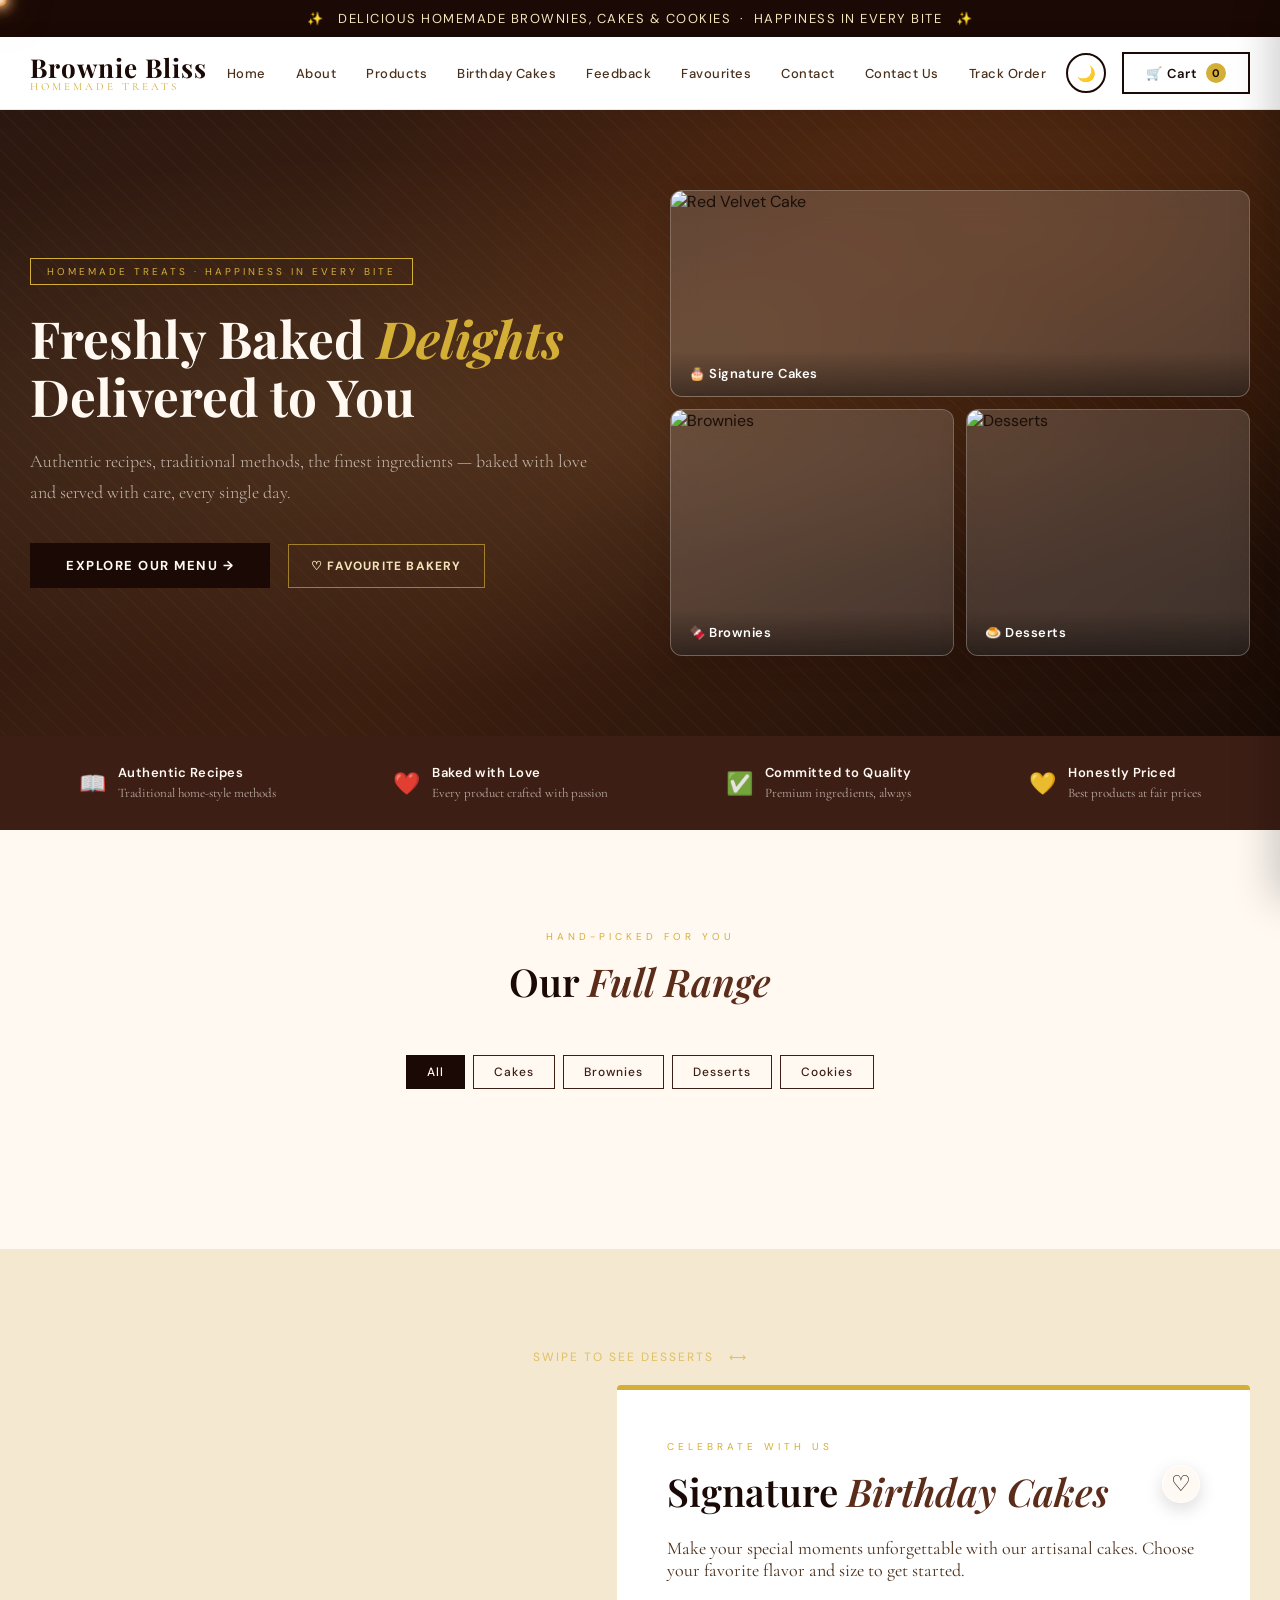
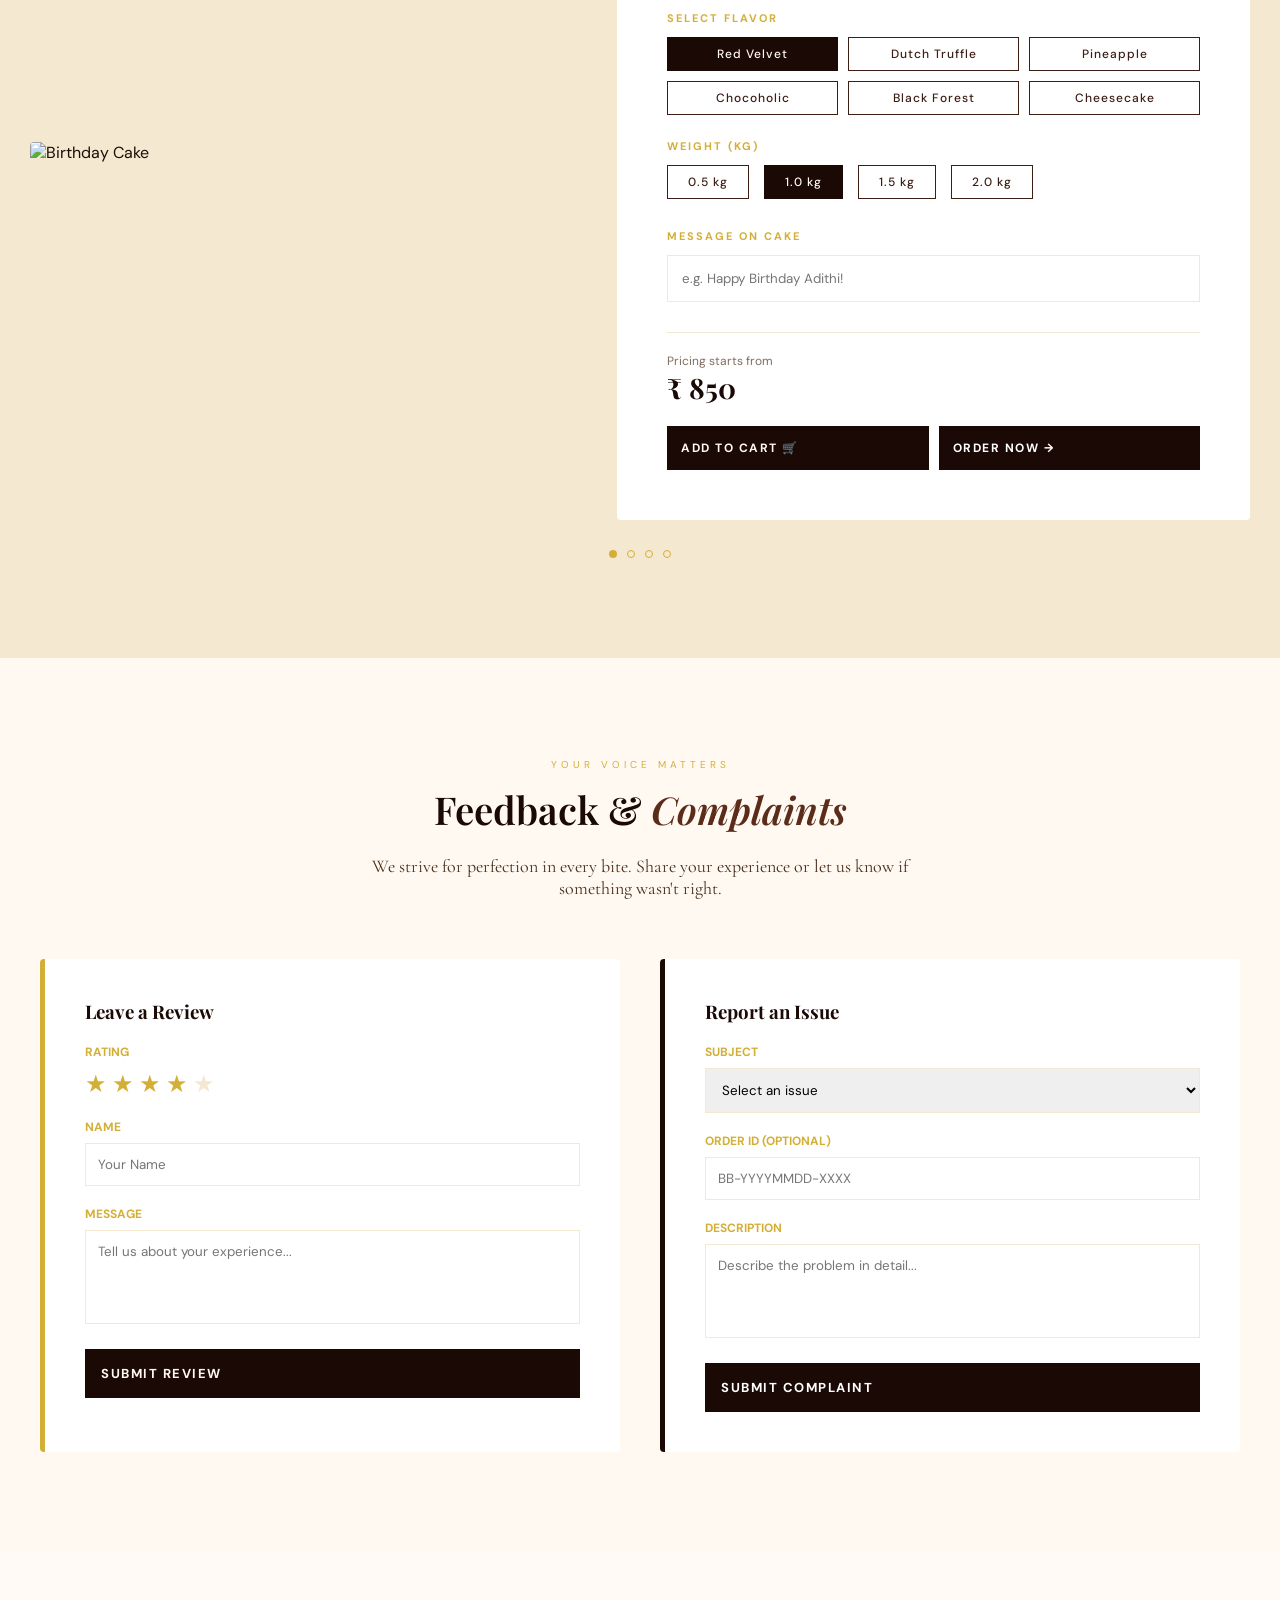
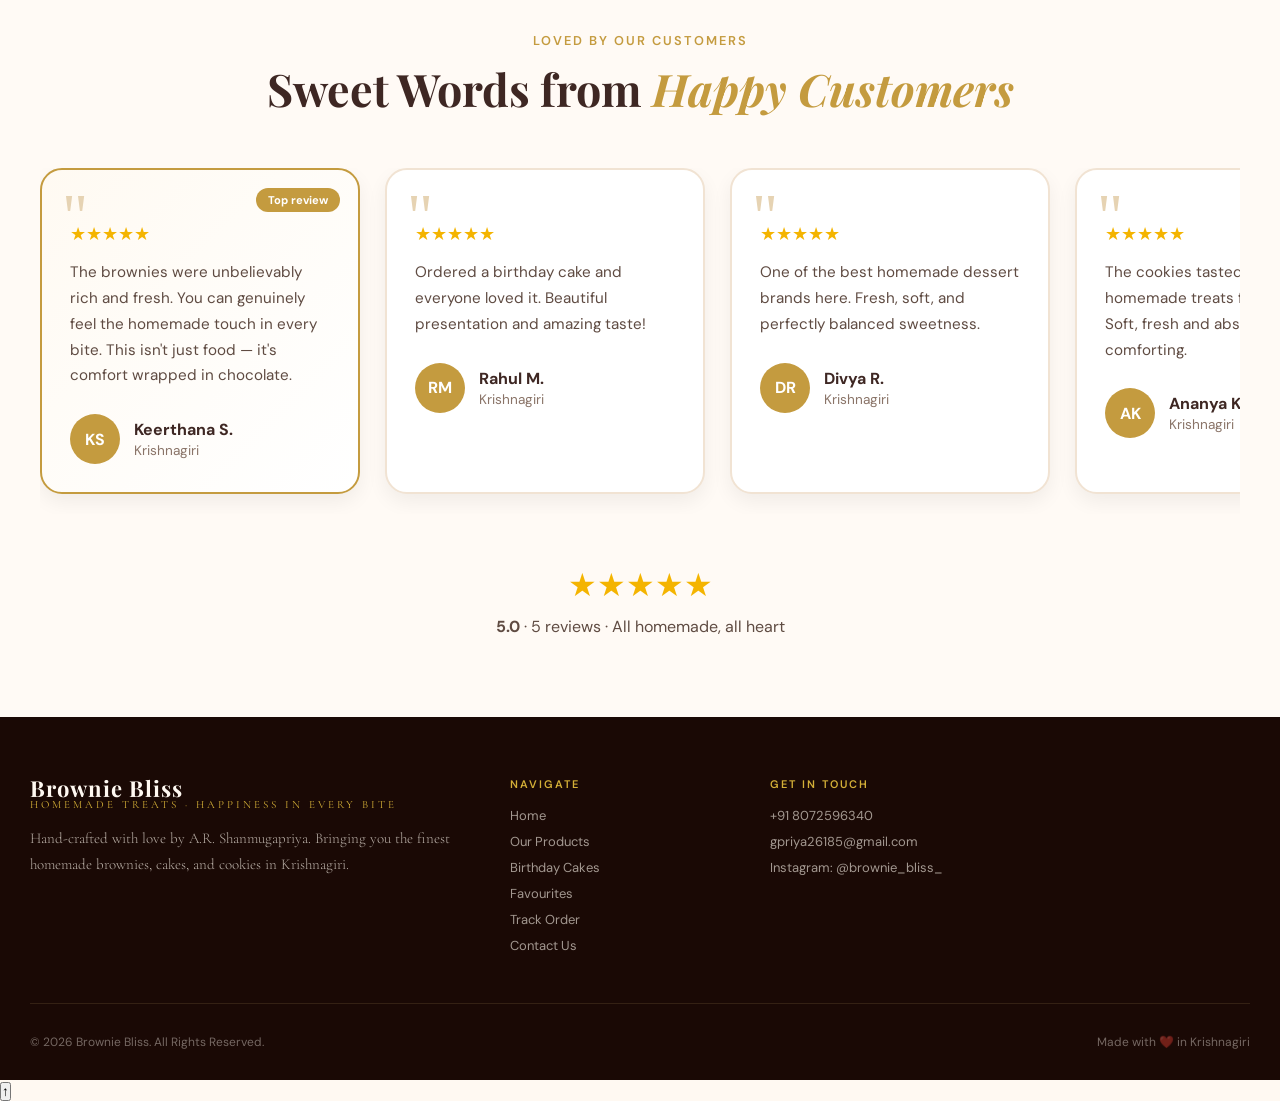
==== public/index.html @ 12bd1c73 "animated cursor is added" ====
<!DOCTYPE html>
<html lang="en">

<head>
  <meta charset="UTF-8">
  <meta name="viewport" content="width=device-width, initial-scale=1.0">
  <link rel="icon" type="image/png" href="assets/favicon.png">
  <title>Brownie Bliss — Happiness in Every Bite</title>
  <link
    href="https://fonts.googleapis.com/css2?family=Playfair+Display:ital,wght@0,400;0,600;0,700;1,400&family=Cormorant+Garamond:wght@300;400;500&family=DM+Sans:wght@300;400;500&display=swap"
    rel="stylesheet">
  <link rel="stylesheet" href="style.css">
  <!-- Theme init: sets dark class synchronously before first paint (no flash) -->
  <script>
    (function () {
      try {
        var t = localStorage.getItem('bb_theme') || 'light';
        if (t === 'dark') document.documentElement.classList.add('dark');
      } catch (_) {}
    })();
  </script>
</head>

<body id="home">

  <!-- ANNOUNCEMENT -->
  <div class="announcement">✨ &nbsp; DELICIOUS HOMEMADE BROWNIES, CAKES & COOKIES &nbsp;·&nbsp; HAPPINESS IN EVERY
    BITE &nbsp; ✨</div>

  <!-- HEADER -->
  <header>
    <div class="header-inner">
      <a href="index.html" class="logo">
        <span class="logo-name">Brownie Bliss</span>
        <span class="logo-sub">Homemade Treats</span>
      </a>
      <nav>
        <a href="index.html#home">Home</a>
        <a href="about.html">About</a>
        <a href="products.html">Products</a>
        <a href="index.html#birthday">Birthday Cakes</a>
        <a href="#feedback">Feedback</a>
        <a href="favourites.html">Favourites <span class="nav-count" data-favourites-count style="display:none">0</span></a>
        <a href="index.html#contact">Contact</a>
        <a href="contact.html">Contact Us</a>
        <a href="track.html">Track Order</a>
      </nav>
      <button class="menu-toggle" onclick="toggleMenu()">
  ☰
</button>
      <div class="header-actions">
        <button id="themeToggleBtn" class="theme-toggle-btn" onclick="toggleTheme()"
          aria-label="Toggle dark mode" title="Toggle dark mode">
          <span id="themeIcon">🌙</span>
        </button>
        <button class="cart-btn" onclick="openCart()">
          🛒 Cart
          <span class="cart-count" id="cartBadge">0</span>
        </button>
      </div>
    </div>
  </header>
<div class="mobile-menu" id="mobileMenu">
  <a href="index.html#home">Home</a>
  <a href="products.html">Products</a>
  <a href="index.html#birthday">Birthday Cakes</a>
  <a href="index.html#contact">Contact</a>
  <a href="track.html">Track Order</a>
</div>
  <!-- HERO -->
  <section class="hero">
    <div class="hero-bg"></div>
    <div class="hero-pattern"></div>
    <div class="hero-content">
      <div class="hero-text">
        <span class="hero-badge">Homemade Treats · Happiness in every bite</span>
        <h1 class="hero-title">
          Freshly Baked <em>Delights</em><br>Delivered to You
        </h1>
        <p class="hero-desc">Authentic recipes, traditional methods, the finest ingredients — baked with love
          and served
          with care, every single day.</p>
        <a href="#products" class="hero-cta" style="text-decoration: none;">
          Explore Our Menu &rarr;
        </a>
        <button class="hero-favourite-btn"
          type="button"
          data-fav-type="bakeries"
          data-fav-id="brownie-bliss"
          aria-pressed="false"
          onclick="toggleBakeryFavourite()">
          &#9825; Favourite Bakery
        </button>
      </div>
      <div class="hero-visual">
        <div class="hero-card">
          <img src="https://theobroma.in/cdn/shop/files/redvelvet-theo.jpg?v=1701321860" alt="Red Velvet Cake">
          <div class="hero-card-label">🎂 Signature Cakes</div>
        </div>
        <div class="hero-card">
          <img src="https://theobroma.in/cdn/shop/files/OverloadBrownie_400x400.jpg?v=1711183338" alt="Brownies">
          <div class="hero-card-label">🍫 Brownies</div>
        </div>
        <div class="hero-card">
          <img src="https://theobroma.in/cdn/shop/files/Delicacies-04.jpg?v=1681320427" alt="Desserts">
          <div class="hero-card-label">🍮 Desserts</div>
        </div>
      </div>
    </div>
  </section>

  <!-- VALUES STRIP -->
  <div class="values-strip" id="about">
    <div class="values-inner">
      <div class="value-item">
        <span class="value-icon">📖</span>
        <div class="value-text">
          <strong>Authentic Recipes</strong>
          <span>Traditional home-style methods</span>
        </div>
      </div>
      <div class="value-item">
        <span class="value-icon">❤️</span>
        <div class="value-text">
          <strong>Baked with Love</strong>
          <span>Every product crafted with passion</span>
        </div>
      </div>
      <div class="value-item">
        <span class="value-icon">✅</span>
        <div class="value-text">
          <strong>Committed to Quality</strong>
          <span>Premium ingredients, always</span>
        </div>
      </div>
      <div class="value-item">
        <span class="value-icon">💛</span>
        <div class="value-text">
          <strong>Honestly Priced</strong>
          <span>Best products at fair prices</span>
        </div>
      </div>
    </div>
  </div>



  <!-- PRODUCTS SECTION -->
  <section class="products-section" id="products" style="padding: 100px 30px; background: var(--cream);">
    <div class="products-inner">
      <div class="section-header">
        <span class="section-label">Hand-picked for you</span>
        <h2 class="section-title">Our <em>Full Range</em></h2>
      </div>

      <div class="filter-tabs" style="margin-bottom: 60px;">
        <button class="filter-tab active" onclick="filterProducts('all', this)">All</button>
        <button class="filter-tab" onclick="filterProducts('cakes', this)">Cakes</button>
        <button class="filter-tab" onclick="filterProducts('brownies', this)">Brownies</button>
        <button class="filter-tab" onclick="filterProducts('desserts', this)">Desserts</button>
        <button class="filter-tab" onclick="filterProducts('cookies', this)">Cookies</button>
      </div>

      <div class="products-grid" id="productsGrid"></div>
    </div>
  </section>

  <!-- BIRTHDAY & DESSERT SLIDER SECTION -->
  <section class="birthday-section" id="birthday"
    style="padding: 100px 0; background: var(--cream-dark); min-height: 80vh; overflow: hidden;">
    
    <!-- Slider Hint -->
    <div style="text-align: center; margin-bottom: 20px; font-size: 12px; color: var(--gold); letter-spacing: 2px; text-transform: uppercase; opacity: 0.7;">
      Swipe to see Desserts &nbsp; ⟷
    </div>

    <div class="birthday-slider" style="display: flex; overflow-x: auto; scroll-snap-type: x mandatory; -webkit-overflow-scrolling: touch; scroll-behavior: smooth;">
      
      <!-- SLIDE 1: BIRTHDAY CAKES -->
      <div class="bday-slide" style="flex: 0 0 100%; scroll-snap-align: start; padding: 0 30px;">
        <div style="max-width: 1300px; margin: 0 auto; display: grid; grid-template-columns: 1fr 1.2fr; gap: 60px; align-items: center;">
          <div class="birthday-visual">
            <img id="birthdayCakeImg" src="https://theobroma.in/cdn/shop/files/redvelvet-theo.jpg?v=1701321860"
              alt="Birthday Cake"
              style="width: 100%; height: 550px; object-fit: cover; border-radius: 4px; box-shadow: var(--shadow);">
          </div>
          <div class="birthday-card"
            style="background: var(--white); padding: 50px; border-radius: 4px; box-shadow: var(--shadow); border-top: 5px solid var(--gold);">
            <span class="section-label">Celebrate with Us</span>
            <div class="birthday-title-row">
              <h2 class="section-title" style="margin-bottom: 20px;">Signature <em>Birthday Cakes</em></h2>
              <button id="birthdayFavoriteBtn" class="favorite-btn favorite-btn-inline" type="button"
                aria-label="Toggle birthday cake favourite" aria-pressed="false" onclick="toggleBirthdayFavourite()">&#9825;</button>
            </div>
            <p
              style="margin-bottom: 30px; color: var(--text-mid); font-family: 'Cormorant Garamond', serif; font-size: 18px;">
              Make your special moments unforgettable with our artisanal cakes. Choose your favorite flavor and
              size to get
              started.
            </p>
    
            <div style="margin-bottom: 24px;">
              <label
                style="display: block; font-size: 11px; letter-spacing: 2px; text-transform: uppercase; color: var(--gold); margin-bottom: 12px; font-weight: 700;">Select
                Flavor</label>
              <div style="display: grid; grid-template-columns: repeat(3, 1fr); gap: 10px;">
      <button class="filter-tab flavor-btn active" onclick="updateBirthdayCake('Red Velvet')">
        Red Velvet
      </button>
    
      <button class="filter-tab flavor-btn" onclick="updateBirthdayCake('Dutch Truffle')">
        Dutch Truffle
      </button>
    
      <button class="filter-tab flavor-btn" onclick="updateBirthdayCake('Pineapple')">
        Pineapple
      </button>
    
      <button class="filter-tab flavor-btn" onclick="updateBirthdayCake('Chocoholic')">
        Chocoholic
      </button>
    
      <button class="filter-tab flavor-btn" onclick="updateBirthdayCake('Black Forest')">
        Black Forest
      </button>
    
      <button class="filter-tab flavor-btn" onclick="updateBirthdayCake('Cheesecake')">
        Cheesecake
      </button>
    </div>
            </div>
    
            <div style="margin-bottom: 30px;">
              <label
                style="display: block; font-size: 11px; letter-spacing: 2px; text-transform: uppercase; color: var(--gold); margin-bottom: 12px; font-weight: 700;">Weight
                (kg)</label>
              <div style="display: flex; gap: 15px;">
                <button class="filter-tab" onclick="setCakeWeight('0.5')">0.5 kg</button>
                <button class="filter-tab active" onclick="setCakeWeight('1.0')">1.0 kg</button>
                <button class="filter-tab" onclick="setCakeWeight('1.5')">1.5 kg</button>
                <button class="filter-tab" onclick="setCakeWeight('2.0')">2.0 kg</button>
              </div>
            </div>
    
            <div style="margin-bottom: 30px;">
              <label
                style="display: block; font-size: 11px; letter-spacing: 2px; text-transform: uppercase; color: var(--gold); margin-bottom: 12px; font-weight: 700;">Message
                on Cake</label>
              <input type="text" id="cakeMessage" placeholder="e.g. Happy Birthday Adithi!"
                style="width: 100%; padding: 14px; border: 1px solid var(--cream-dark); outline: none; font-family: 'DM Sans', sans-serif;">
            </div>
    
            <div
              style="display: flex; flex-direction: column; gap: 10px; padding-top: 20px; border-top: 1px solid var(--cream-dark);">
              <div style="display: flex; justify-content: space-between; align-items: center; margin-bottom: 10px;">
                <div>
                  <span style="display: block; font-size: 12px; color: var(--text-mid); opacity: 0.7;">Pricing
                    starts
                    from</span>
                  <span id="cakePrice"
                    style="font-family: 'Playfair Display', serif; font-size: 28px; font-weight: 700; color: var(--brown-dark);">₹
                    850</span>
                </div>
              </div>
              <div style="display: grid; grid-template-columns: 1fr 1fr; gap: 10px;">
                <button class="hero-cta" style="padding: 14px; font-size: 12px;" onclick="addBirthdayToCart()">
                  Add to Cart 🛒
                </button>
                <button class="hero-cta" style="padding: 14px; font-size: 12px; background: var(--brown-dark); color: var(--white);" onclick="openCheckout()">
                  Order Now &rarr;
                </button>
              </div>
            </div>
          </div>
        </div>
      </div>

      <!-- SLIDE 2: DESSERTS -->
      <div class="bday-slide" style="flex: 0 0 100%; scroll-snap-align: start; padding: 0 30px;">
        <div style="max-width: 1300px; margin: 0 auto; display: grid; grid-template-columns: 1fr 1.2fr; gap: 60px; align-items: center;">
          <div class="birthday-visual">
            <img id="dessertImg" src="https://theobroma.in/cdn/shop/files/Delicacies-04.jpg?v=1681320427"
              alt="Desserts"
              style="width: 100%; height: 550px; object-fit: cover; border-radius: 4px; box-shadow: var(--shadow);">
          </div>
          <div class="birthday-card"
            style="background: var(--white); padding: 50px; border-radius: 4px; box-shadow: var(--shadow); border-top: 5px solid var(--gold);">
            <span class="section-label">Sweet Treats</span>
            <h2 class="section-title" style="margin-bottom: 20px;">Exquisite <em>Desserts</em></h2>
            <p
              style="margin-bottom: 30px; color: var(--text-mid); font-family: 'Cormorant Garamond', serif; font-size: 18px;">
              Indulge in our curated collection of fine desserts. From macarons to cheesecakes, every bite is a celebration of flavor and craftsmanship.
            </p>
    
            <div style="margin-bottom: 24px;">
              <label
                style="display: block; font-size: 11px; letter-spacing: 2px; text-transform: uppercase; color: var(--gold); margin-bottom: 12px; font-weight: 700;">Select
                Variety</label>
              <div style="display: grid; grid-template-columns: repeat(3, 1fr); gap: 10px;">
                <button class="filter-tab active">Macarons</button>
                <button class="filter-tab">Tarts</button>
                <button class="filter-tab">Pastries</button>
                <button class="filter-tab">Cupcakes</button>
                <button class="filter-tab">Mousse</button>
                <button class="filter-tab">Donuts</button>
              </div>
            </div>
    
            <div style="margin-bottom: 30px;">
              <label
                style="display: block; font-size: 11px; letter-spacing: 2px; text-transform: uppercase; color: var(--gold); margin-bottom: 12px; font-weight: 700;">Box
                Size</label>
              <div style="display: flex; gap: 15px;">
                <button class="filter-tab">Box of 2</button>
                <button class="filter-tab active">Box of 4</button>
                <button class="filter-tab">Box of 6</button>
                <button class="filter-tab">Box of 12</button>
              </div>
            </div>
    
            <div style="margin-bottom: 30px;">
              <label
                style="display: block; font-size: 11px; letter-spacing: 2px; text-transform: uppercase; color: var(--gold); margin-bottom: 12px; font-weight: 700;">Special
                Request</label>
              <input type="text" placeholder="e.g. Less sugar, Eggless"
                style="width: 100%; padding: 14px; border: 1px solid var(--cream-dark); outline: none; font-family: 'DM Sans', sans-serif;">
            </div>
    
            <div
              style="display: flex; flex-direction: column; gap: 10px; padding-top: 20px; border-top: 1px solid var(--cream-dark);">
              <div style="display: flex; justify-content: space-between; align-items: center; margin-bottom: 10px;">
                <div>
                  <span style="display: block; font-size: 12px; color: var(--text-mid); opacity: 0.7;">Pricing
                    starts
                    from</span>
                  <span
                    style="font-family: 'Playfair Display', serif; font-size: 28px; font-weight: 700; color: var(--brown-dark);">₹
                    350</span>
                </div>
              </div>
              <div style="display: grid; grid-template-columns: 1fr 1fr; gap: 10px;">
                <button class="hero-cta" style="padding: 14px; font-size: 12px;" onclick="addDessertToCart()">
                  Add to Cart 🛒
                </button>
                <button class="hero-cta" style="padding: 14px; font-size: 12px; background: var(--brown-dark); color: var(--white);" onclick="openCheckout()">
                  Order Now &rarr;
                </button>
              </div>
            </div>
          </div>
        </div>
      </div>

      <!-- SLIDE 3: BROWNIES -->
      <div class="bday-slide" style="flex: 0 0 100%; scroll-snap-align: start; padding: 0 30px;">
        <div style="max-width: 1300px; margin: 0 auto; display: grid; grid-template-columns: 1fr 1.2fr; gap: 60px; align-items: center;">
          <div class="birthday-visual">
            <img id="brownieImg" src="https://theobroma.in/cdn/shop/files/OverloadBrownie_400x400.jpg?v=1711183338"
              alt="Brownies"
              style="width: 100%; height: 550px; object-fit: cover; border-radius: 4px; box-shadow: var(--shadow);">
          </div>
          <div class="birthday-card"
            style="background: var(--white); padding: 50px; border-radius: 4px; box-shadow: var(--shadow); border-top: 5px solid var(--gold);">
            <span class="section-label">Fudgy Delights</span>
            <h2 class="section-title" style="margin-bottom: 20px;">Signature <em>Brownies</em></h2>
            <p
              style="margin-bottom: 30px; color: var(--text-mid); font-family: 'Cormorant Garamond', serif; font-size: 18px;">
              Our brownies are legendary. Fudgy, decadent, and made with the finest Belgian chocolate for an unparalleled cocoa experience.
            </p>
    
            <div style="margin-bottom: 24px;">
              <label
                style="display: block; font-size: 11px; letter-spacing: 2px; text-transform: uppercase; color: var(--gold); margin-bottom: 12px; font-weight: 700;">Select
                Flavor</label>
              <div style="display: grid; grid-template-columns: repeat(3, 1fr); gap: 10px;">
                <button class="filter-tab active">Walnut</button>
                <button class="filter-tab">Overload</button>
                <button class="filter-tab">Nutella</button>
                <button class="filter-tab">Red Velvet</button>
                <button class="filter-tab">Cookie</button>
                <button class="filter-tab">Assorted</button>
              </div>
            </div>
    
            <div style="margin-bottom: 30px;">
              <label
                style="display: block; font-size: 11px; letter-spacing: 2px; text-transform: uppercase; color: var(--gold); margin-bottom: 12px; font-weight: 700;">Pack
                Size</label>
              <div style="display: flex; gap: 15px;">
                <button class="filter-tab">Pack of 1</button>
                <button class="filter-tab active">Pack of 4</button>
                <button class="filter-tab">Pack of 6</button>
                <button class="filter-tab">Pack of 12</button>
              </div>
            </div>
    
            <div style="margin-bottom: 30px;">
              <label
                style="display: block; font-size: 11px; letter-spacing: 2px; text-transform: uppercase; color: var(--gold); margin-bottom: 12px; font-weight: 700;">Gift
                Wrap</label>
              <div style="display: flex; gap: 15px;">
                <button class="filter-tab active">Standard</button>
                <button class="filter-tab">Premium Gold</button>
              </div>
            </div>
    
            <div
              style="display: flex; flex-direction: column; gap: 10px; padding-top: 20px; border-top: 1px solid var(--cream-dark);">
              <div style="display: flex; justify-content: space-between; align-items: center; margin-bottom: 10px;">
                <div>
                  <span style="display: block; font-size: 12px; color: var(--text-mid); opacity: 0.7;">Pricing
                    starts
                    from</span>
                  <span
                    style="font-family: 'Playfair Display', serif; font-size: 28px; font-weight: 700; color: var(--brown-dark);">₹
                    250</span>
                </div>
              </div>
              <div style="display: grid; grid-template-columns: 1fr 1fr; gap: 10px;">
                <button class="hero-cta" style="padding: 14px; font-size: 12px;" onclick="addBrownieToCart()">
                  Add to Cart 🛒
                </button>
                <button class="hero-cta" style="padding: 14px; font-size: 12px; background: var(--brown-dark); color: var(--white);" onclick="openCheckout()">
                  Order Now &rarr;
                </button>
              </div>
            </div>
          </div>
        </div>
      </div>

      <!-- SLIDE 4: COOKIES -->
      <div class="bday-slide" style="flex: 0 0 100%; scroll-snap-align: start; padding: 0 30px;">
        <div style="max-width: 1300px; margin: 0 auto; display: grid; grid-template-columns: 1fr 1.2fr; gap: 60px; align-items: center;">
          <div class="birthday-visual">
            <img id="cookieImg" src="https://www.shugarysweets.com/wp-content/uploads/2020/05/chocolate-chip-cookies-recipe.jpg"
              alt="Cookies"
              style="width: 100%; height: 550px; object-fit: cover; border-radius: 4px; box-shadow: var(--shadow);">
          </div>
          <div class="birthday-card"
            style="background: var(--white); padding: 50px; border-radius: 4px; box-shadow: var(--shadow); border-top: 5px solid var(--gold);">
            <span class="section-label">Freshly Baked</span>
            <h2 class="section-title" style="margin-bottom: 20px;">Gourmet <em>Cookies</em></h2>
            <p
              style="margin-bottom: 30px; color: var(--text-mid); font-family: 'Cormorant Garamond', serif; font-size: 18px;">
              Golden, crispy on the edges, and chewy in the middle. Our cookies are packed with premium chocolate chips and baked to perfection.
            </p>
    
            <div style="margin-bottom: 24px;">
              <label
                style="display: block; font-size: 11px; letter-spacing: 2px; text-transform: uppercase; color: var(--gold); margin-bottom: 12px; font-weight: 700;">Select Variety</label>
              <div style="display: grid; grid-template-columns: repeat(3, 1fr); gap: 10px;">
                <button class="filter-tab active">Choco Chip</button>
                <button class="filter-tab">Double Choco</button>
                <button class="filter-tab">Oatmeal Raisin</button>
                <button class="filter-tab">Almond Biscotti</button>
                <button class="filter-tab">Red Velvet</button>
                <button class="filter-tab">Assorted</button>
              </div>
            </div>
    
            <div style="margin-bottom: 30px;">
              <label
                style="display: block; font-size: 11px; letter-spacing: 2px; text-transform: uppercase; color: var(--gold); margin-bottom: 12px; font-weight: 700;">Pack Size</label>
              <div style="display: flex; gap: 15px;">
                <button class="filter-tab">Box of 2</button>
                <button class="filter-tab active">Box of 6</button>
                <button class="filter-tab">Box of 12</button>
                <button class="filter-tab">Gift Tin</button>
              </div>
            </div>
    
            <div
              style="display: flex; flex-direction: column; gap: 10px; padding-top: 20px; border-top: 1px solid var(--cream-dark);">
              <div style="display: flex; justify-content: space-between; align-items: center; margin-bottom: 10px;">
                <div>
                  <span style="display: block; font-size: 12px; color: var(--text-mid); opacity: 0.7;">Pricing starts from</span>
                  <span
                    style="font-family: 'Playfair Display', serif; font-size: 28px; font-weight: 700; color: var(--brown-dark);">₹ 250</span>
                </div>
              </div>
              <div style="display: grid; grid-template-columns: 1fr 1fr; gap: 10px;">
                <button class="hero-cta" style="padding: 14px; font-size: 12px;" onclick="addCookieToCart()">
                  Add to Cart 🛒
                </button>
                <button class="hero-cta" style="padding: 14px; font-size: 12px; background: var(--brown-dark); color: var(--white);" onclick="openCheckout()">
                  Order Now &rarr;
                </button>
              </div>
            </div>
          </div>
        </div>
      </div>

    </div>

    <!-- Slider Navigation Dots -->
    <div style="display: flex; justify-content: center; gap: 10px; margin-top: 30px;">
      <div style="width: 8px; height: 8px; border-radius: 50%; background: var(--gold); cursor: pointer;"></div>
      <div style="width: 8px; height: 8px; border-radius: 50%; background: var(--cream-dark); border: 1px solid var(--gold); cursor: pointer;"></div>
      <div style="width: 8px; height: 8px; border-radius: 50%; background: var(--cream-dark); border: 1px solid var(--gold); cursor: pointer;"></div>
      <div style="width: 8px; height: 8px; border-radius: 50%; background: var(--cream-dark); border: 1px solid var(--gold); cursor: pointer;"></div>
    </div>

  </section>

  <!-- FEEDBACK & COMPLAINTS SECTION -->
  <section id="feedback" style="padding: 100px 24px; background: var(--cream);">
    <div style="max-width: 1200px; margin: 0 auto;">
      <div style="text-align: center; margin-bottom: 60px;">
        <span class="section-label">Your Voice Matters</span>
        <h2 class="section-title">Feedback & <em>Complaints</em></h2>
        <p style="max-width: 600px; margin: 20px auto; color: var(--text-mid); font-family: 'Cormorant Garamond', serif; font-size: 18px;">
          We strive for perfection in every bite. Share your experience or let us know if something wasn't right.

        </p>
      </div>

      <div style="display: grid; grid-template-columns: 1fr 1fr; gap: 40px;">
        
        <!-- Feedback Area -->
        <div style="background: var(--white); padding: 40px; border-radius: 4px; box-shadow: var(--shadow); border-left: 5px solid var(--gold);">
          <h3 style="font-family: 'Playfair Display', serif; margin-bottom: 20px; color: var(--brown-dark);">Leave a Review</h3>
          <form onsubmit="event.preventDefault(); showToast('Thank you for your feedback! ⭐'); this.reset();">
            <div style="margin-bottom: 20px;">
              <label style="display: block; font-size: 12px; font-weight: 700; color: var(--gold); margin-bottom: 8px; text-transform: uppercase;">Rating</label>
              <div style="display: flex; gap: 5px; font-size: 24px; color: var(--gold); cursor: pointer;">
                <span>★</span><span>★</span><span>★</span><span>★</span><span style="color: var(--cream-dark);">★</span>
              </div>
            </div>
            <div style="margin-bottom: 20px;">
              <label style="display: block; font-size: 12px; font-weight: 700; color: var(--gold); margin-bottom: 8px; text-transform: uppercase;">Name</label>
              <input type="text" placeholder="Your Name" required
                style="width: 100%; padding: 12px; border: 1px solid var(--cream-dark); outline: none; font-family: 'DM Sans', sans-serif;">
            </div>
            <div style="margin-bottom: 20px;">
              <label style="display: block; font-size: 12px; font-weight: 700; color: var(--gold); margin-bottom: 8px; text-transform: uppercase;">Message</label>
              <textarea placeholder="Tell us about your experience..." rows="4" required
                style="width: 100%; padding: 12px; border: 1px solid var(--cream-dark); outline: none; font-family: 'DM Sans', sans-serif; resize: none;"></textarea>
            </div>
            <button class="hero-cta" type="submit" style="width: 100%; padding: 16px;">Submit Review</button>
          </form>
        </div>

        <!-- Complaint Area -->
        <div style="background: var(--white); padding: 40px; border-radius: 4px; box-shadow: var(--shadow); border-left: 5px solid var(--brown-dark);">
          <h3 style="font-family: 'Playfair Display', serif; margin-bottom: 20px; color: var(--brown-dark);">Report an Issue</h3>
          <form onsubmit="event.preventDefault(); showToast('Complaint received. We will look into it. 🛠️'); this.reset();">
            <div style="margin-bottom: 20px;">
              <label style="display: block; font-size: 12px; font-weight: 700; color: var(--gold); margin-bottom: 8px; text-transform: uppercase;">Subject</label>
              <select required style="width: 100%; padding: 12px; border: 1px solid var(--cream-dark); outline: none; font-family: 'DM Sans', sans-serif;">
                <option value="">Select an issue</option>
                <option value="delivery">Delivery Delay</option>
                <option value="quality">Food Quality</option>
                <option value="payment">Payment Issue</option>
                <option value="other">Other</option>
              </select>
            </div>
            <div style="margin-bottom: 20px;">
              <label style="display: block; font-size: 12px; font-weight: 700; color: var(--gold); margin-bottom: 8px; text-transform: uppercase;">Order ID (Optional)</label>
              <input type="text" placeholder="BB-YYYYMMDD-XXXX"
                style="width: 100%; padding: 12px; border: 1px solid var(--cream-dark); outline: none; font-family: 'DM Sans', sans-serif;">
            </div>
            <div style="margin-bottom: 20px;">
              <label style="display: block; font-size: 12px; font-weight: 700; color: var(--gold); margin-bottom: 8px; text-transform: uppercase;">Description</label>
              <textarea placeholder="Describe the problem in detail..." rows="4" required
                style="width: 100%; padding: 12px; border: 1px solid var(--cream-dark); outline: none; font-family: 'DM Sans', sans-serif; resize: none;"></textarea>
            </div>
            <button class="hero-cta" type="submit" style="width: 100%; padding: 16px; background: var(--brown-dark); color: var(--white);">Submit Complaint</button>
          </form>
        </div>

      </div>
    </div>
  </section>


<section class="bb-reviews">
  <p class="eyebrow">Loved by our customers</p>
  <h2>Sweet Words from <em>Happy Customers</em></h2>

  <div class="reviews-grid">

    <div class="review-card featured">
      <span class="featured-badge">Top review</span>
      <span class="quote-mark">"</span>
      <div class="stars">★★★★★</div>
      <p class="review-text">The brownies were unbelievably rich and fresh. You can genuinely feel the homemade touch in every bite. This isn't just food — it's comfort wrapped in chocolate.</p>
      <div class="reviewer">
        <div class="reviewer-avatar">KS</div>
        <div>
          <p class="reviewer-name">Keerthana S.</p>
          <p class="reviewer-location">Krishnagiri</p>
        </div>
      </div>
    </div>

    <div class="review-card">
      <span class="quote-mark">"</span>
      <div class="stars">★★★★★</div>
      <p class="review-text">Ordered a birthday cake and everyone loved it. Beautiful presentation and amazing taste!</p>
      <div class="reviewer">
        <div class="reviewer-avatar">RM</div>
        <div>
          <p class="reviewer-name">Rahul M.</p>
          <p class="reviewer-location">Krishnagiri</p>
        </div>
      </div>
    </div>

    <div class="review-card">
      <span class="quote-mark">"</span>
      <div class="stars">★★★★★</div>
      <p class="review-text">One of the best homemade dessert brands here. Fresh, soft, and perfectly balanced sweetness.</p>
      <div class="reviewer">
        <div class="reviewer-avatar">DR</div>
        <div>
          <p class="reviewer-name">Divya R.</p>
          <p class="reviewer-location">Krishnagiri</p>
        </div>
      </div>
    </div>

    <div class="review-card">
      <span class="quote-mark">"</span>
      <div class="stars">★★★★★</div>
      <p class="review-text">The cookies tasted just like homemade treats from childhood. Soft, fresh and absolutely comforting.</p>
      <div class="reviewer">
        <div class="reviewer-avatar">AK</div>
        <div>
          <p class="reviewer-name">Ananya K.</p>
          <p class="reviewer-location">Krishnagiri</p>
        </div>
      </div>
    </div>

    <div class="review-card">
      <span class="quote-mark">"</span>
      <div class="stars">★★★★★</div>
      <p class="review-text">Brownie Bliss never disappoints. Every dessert feels thoughtfully crafted and beautifully packed.</p>
      <div class="reviewer">
        <div class="reviewer-avatar">SP</div>
        <div>
          <p class="reviewer-name">Sriram P.</p>
          <p class="reviewer-location">Krishnagiri</p>
        </div>
      </div>
    </div>

  </div>

  <div class="bb-overall">
    <span class="stars-big">★★★★★</span>
    <p class="rating-text"><strong>5.0</strong> · 5 reviews · All homemade, all heart</p>
  </div>
</section>

  <!-- FOOTER -->
  <footer id="contact">
    <div class="footer-inner">
      <div class="footer-top">
        <div class="footer-brand">
          <div class="logo">
            <span class="logo-name">Brownie Bliss</span>
            <span class="logo-sub">Homemade Treats · Happiness in every bite</span>
          </div>
          <p>Hand-crafted with love by A.R. Shanmugapriya. Bringing you the finest homemade brownies, cakes,
            and cookies in Krishnagiri.</p>
        </div>
        <div class="footer-col">
          <h4>Navigate</h4>
          <a href="#home">Home</a>
          <a href="products.html">Our Products</a>
          <a href="#birthday">Birthday Cakes</a>
          <a href="favourites.html">Favourites</a>
          <a href="track.html">Track Order</a>
          <a href="contact.html">Contact Us</a>
        </div>
        <div class="footer-col" style="display: none;">
          <h4>Information</h4>
          <a href="#">Privacy Policy</a>
          <a href="#">Refund Policy</a>
        </div>
        <div class="footer-col">
          <h4>Get In Touch</h4>
          <a href="tel:08072596340">+91 8072596340</a>
          <a href="mailto:gpriya26185@gmail.com">gpriya26185@gmail.com</a>
          <a href="https://instagram.com/brownie_bliss_" target="_blank" rel="noopener noreferrer">Instagram: @brownie_bliss_</a>
        </div>
      </div>
      <div class="footer-bottom">
        <span>© 2026 Brownie Bliss. All Rights Reserved.</span>
        <span>Made with ❤️ in Krishnagiri</span>
      </div>
    </div>
    
  </footer>

  <!-- SHARED COMPONENTS -->
  <div class="cart-overlay" id="cartOverlay" onclick="closeCart()"></div>
  <div class="cart-sidebar" id="cartSidebar">
    <div class="cart-header">
      <span class="cart-title">Your Cart 🛒</span>
      <button class="cart-close" onclick="closeCart()">✕</button>
    </div>
    <div class="cart-items" id="cartItems"></div>
    <div class="cart-footer" id="cartFooter" style="display:none">
      <div class="cart-total">
        <span class="cart-total-label">Total Amount</span>
        <span class="cart-total-amt" id="cartTotal">₹0</span>
      </div>
      <button class="whatsapp-btn" onclick="sendToWhatsApp()">
        Order via WhatsApp
      </button>
      <p class="whatsapp-note">You'll be redirected to WhatsApp to confirm your order</p>
    </div>
  </div>

  <!-- TOAST -->
  <div class="toast" id="toast"></div>
  <button id="scrollTopBtn" onclick="scrollToTop()">↑</button>
  <script src="script.js"></script>
  <!-- Animated Cursor -->
<div id="bb-cursor"></div>
<script>
  /* =========================================
   BROWNIE BLISS ANIMATED CURSOR
========================================= */

const bbCursor = document.getElementById("bb-cursor");

let mouseX = 0;
let mouseY = 0;

let currentX = 0;
let currentY = 0;

/* Track Mouse */

document.addEventListener("mousemove", (e) => {
  mouseX = e.clientX;
  mouseY = e.clientY;
});

/* Smooth Cursor Animation */

function animateCursor() {
  currentX += (mouseX - currentX) * 0.15;
  currentY += (mouseY - currentY) * 0.15;

  bbCursor.style.left = currentX + "px";
  bbCursor.style.top = currentY + "px";

  requestAnimationFrame(animateCursor);
}

animateCursor();

/* Hover Effect */

document.querySelectorAll(
  "a, button, input, textarea, select, .hero-card, .review-card"
).forEach((el) => {

  el.addEventListener("mouseenter", () => {
    bbCursor.classList.add("hover");
  });

  el.addEventListener("mouseleave", () => {
    bbCursor.classList.remove("hover");
  });

});

/* Scroll Animation */

let scrollTimer;

window.addEventListener("scroll", () => {

  bbCursor.classList.add("scroll-glow");

  clearTimeout(scrollTimer);

  scrollTimer = setTimeout(() => {
    bbCursor.classList.remove("scroll-glow");
  }, 180);

});

/* Hide when mouse leaves window */

document.addEventListener("mouseleave", () => {
  bbCursor.style.opacity = "0";
});

document.addEventListener("mouseenter", () => {
  bbCursor.style.opacity = "1";
});
</script>
</body>

</html>
---- public/style.css ----
style.css

html {
  scroll-behavior: smooth;
}

:root {
  --color-primary: #4A2C0A;
  --brown-mid: #3C1E14;
  --color-accent: #D2691E;
  --brand-red: #8B0000;
  --gold: #D4AF37;
  --gold-light: #F4E4BC;
  --cream: #FFF9F2;
  --cream-dark: #F5E8D0;
  --text-dark: #1a0f08;
  --text-mid: #4a2f1a;
  --white: #fff;
  --shadow-sm: 0 2px 4px rgba(26, 9, 5, 0.05);
  --shadow-md: 0 10px 30px rgba(26, 9, 5, 0.1);
  --shadow-lg: 0 20px 50px rgba(26, 9, 5, 0.15);
  --radius-sm: 4px;
  --radius-md: 12px;
  --radius-lg: 20px;
  --glass: rgba(255, 255, 255, 0.15);
  --glass-border: rgba(255, 255, 255, 0.2);
}

html.dark {
  --cream: #121212;
  --cream-dark: #1e1e1e;
  --white: #1a1a1a;

  --text-dark: #f5f5f5;
  --text-mid: #d1d1d1;

  --brown-dark: #f5e6ca;
  --brown-mid: #d6b98c;
  --brown-warm: #e0b97f;

  --glass: rgba(255, 255, 255, 0.08);
  --glass-border: rgba(255, 255, 255, 0.15);
}

* {
  margin: 0;
  padding: 0;
  box-sizing: border-box;
}

body {
  background: var(--cream);
  color: var(--text-dark);
  font-family: 'DM Sans', sans-serif;
  overflow-x: hidden;
}

/* ANNOUNCEMENT BAR */
.announcement {
  background: var(--color-primary);
  color: var(--gold-light);
  text-align: center;
  padding: 10px 20px;
  font-size: 13px;
  letter-spacing: 1.5px;
  font-family: 'DM Sans', sans-serif;
  font-weight: 400;
}

/* HEADER */
header {
  background: var(--white);
  border-bottom: 1px solid var(--cream-dark);
  position: sticky;
  top: 0;
  z-index: 1000;
  box-shadow: 0 2px 20px rgba(44, 24, 16, 0.08);
}

.header-inner {
  max-width: 1300px;
  margin: 0 auto;
  padding: 0 30px;
  display: flex;
  align-items: center;
  justify-content: space-between;
  height: 72px;
}

.logo {
  display: flex;
  flex-direction: column;
  line-height: 1;
}

.logo-name {
  font-family: 'Playfair Display', serif;
  font-size: 26px;
  font-weight: 700;
  color: var(--color-primary);
  letter-spacing: 1px;
}

.logo-sub {
  font-family: 'Cormorant Garamond', serif;
  font-size: 11px;
  letter-spacing: 3px;
  color: var(--gold);
  text-transform: uppercase;
}

nav {
  display: flex;
  gap: 30px;
  align-items: center;
}

nav a {
  text-decoration: none;
  color: var(--text-mid);
  font-size: 13px;
  letter-spacing: 0.5px;
  font-weight: 500;
  transition: color 0.2s;
  position: relative;
}

nav a::after {
  content: '';
  position: absolute;
  bottom: -3px;
  left: 0;
  right: 0;
  height: 1px;
  background: var(--gold);
  transform: scaleX(0);
  transition: transform 0.25s;
}

nav a:hover::after {
  transform: scaleX(1);
}

nav a:hover {
  color: var(--color-primary);
}

.header-actions {
  display: flex;
  gap: 16px;
  align-items: center;
}

.cart-btn {
  position: relative;
  background: none;
  border: 2px solid var(--color-primary);
  color: var(--color-primary);
  padding: 9px 22px;
  font-family: 'DM Sans', sans-serif;
  font-size: 13px;
  font-weight: 600;
  letter-spacing: 1px;
  cursor: pointer;
  transition: all 0.2s;
  border-radius: 0;
  display: flex;
  align-items: center;
  gap: 8px;
}

.cart-btn:hover {
  background: var(--color-primary);
  color: var(--white);
}

.cart-count {
  background: var(--gold);
  color: var(--color-primary);
  border-radius: 50%;
  width: 20px;
  height: 20px;
  font-size: 11px;
  font-weight: 700;
  display: flex;
  align-items: center;
  justify-content: center;
}

/* HERO */
.hero {
  background: var(--color-primary);
  position: relative;
  overflow: hidden;
  min-height: 520px;
  display: flex;
  align-items: center;
}

.hero-bg {
  position: absolute;
  inset: 0;
  background:
    radial-gradient(ellipse at 30% 50%, rgba(201, 169, 110, 0.15) 0%, transparent 60%),
    radial-gradient(ellipse at 80% 20%, rgba(139, 69, 19, 0.3) 0%, transparent 50%),
    linear-gradient(135deg, #2C1810 0%, #3d1f10 50%, #1a0c06 100%);
}

.hero-pattern {
  position: absolute;
  inset: 0;
  opacity: 0.04;
  background-image: repeating-linear-gradient(45deg, var(--gold) 0, var(--gold) 1px, transparent 0, transparent 50%);
  background-size: 20px 20px;
}

.hero-content {
  position: relative;
  max-width: 1300px;
  margin: 0 auto;
  padding: 80px 30px;
  display: grid;
  grid-template-columns: 1fr 1fr;
  gap: 60px;
  align-items: center;
  width: 100%;
}

.hero-text {
  color: var(--white);
}

.hero-badge {
  display: inline-block;
  border: 1px solid var(--gold);
  color: var(--gold);
  font-size: 10px;
  letter-spacing: 3px;
  text-transform: uppercase;
  padding: 6px 16px;
  margin-bottom: 24px;
  font-family: 'DM Sans', sans-serif;
}

.hero-title {
  font-family: 'Playfair Display', serif;
  font-size: clamp(36px, 4vw, 56px);
  font-weight: 700;
  line-height: 1.15;
  color: var(--cream);
  margin-bottom: 20px;
}

.hero-title em {
  font-style: italic;
  color: var(--gold);
}

.hero-desc {
  font-family: 'Cormorant Garamond', serif;
  font-size: 18px;
  color: rgba(253, 246, 237, 0.7);
  line-height: 1.7;
  margin-bottom: 36px;
  font-weight: 300;
}

.hero-cta {
  display: inline-flex;
  align-items: center;
  gap: 12px;
  background: var(--gold);
  color: var(--color-primary);
  padding: 14px 36px;
  text-decoration: none;
  font-size: 13px;
  font-weight: 700;
  letter-spacing: 1.5px;
  text-transform: uppercase;
  transition: all 0.25s;
  font-family: 'DM Sans', sans-serif;
  cursor: pointer;
  border: none;
}

.hero-cta:hover {
  background: var(--cream);
  transform: translateY(-2px);
  box-shadow: 0 8px 24px rgba(0, 0, 0, 0.3);
}

.hero-visual {
  display: grid;
  grid-template-columns: 1fr 1fr;
  gap: 12px;
}

.hero-card {
  background: var(--glass);
  backdrop-filter: blur(14px);
  -webkit-backdrop-filter: blur(14px);
  border: 1px solid var(--glass-border);
  border-radius: var(--radius-md);
  overflow: hidden;
  cursor: pointer;
  transition: all 0.4s cubic-bezier(0.165, 0.84, 0.44, 1);
  box-shadow: var(--shadow-md);
}

.hero-card:hover {
  transform: translateY(-8px) scale(1.02);
  box-shadow: var(--shadow-lg);
  border-color: rgba(212, 175, 55, 0.4);
}

.hero-card:first-child {
  grid-column: span 2;
}

.hero-card img {
  width: 100%;
  height: 200px;
  object-fit: cover;
  display: block;
}

.hero-card:first-child img {
  height: 160px;
}

.hero-card-label {
  padding: 14px 18px;
  font-family: 'DM Sans', sans-serif;
  font-size: 13px;
  font-weight: 600;
  color: #fff;
  letter-spacing: 0.5px;
  background: linear-gradient(to bottom, rgba(0, 0, 0, 0), rgba(0, 0, 0, 0.4));
}

/* VALUES STRIP */
.values-strip {
  background: var(--brown-mid);
  padding: 28px 30px;
}

.values-inner {
  max-width: 1300px;
  margin: 0 auto;
  display: flex;
  justify-content: space-around;
  flex-wrap: wrap;
  gap: 20px;
}

.value-item {
  display: flex;
  align-items: center;
  gap: 12px;
  color: var(--cream);
}

.value-icon {
  font-size: 22px;
  opacity: 0.9;
}

.value-text strong {
  display: block;
  font-size: 13px;
  font-weight: 600;
  letter-spacing: 0.5px;
  font-family: 'DM Sans', sans-serif;
}

.value-text span {
  font-size: 11px;
  opacity: 0.65;
  font-family: 'Cormorant Garamond', serif;
  font-size: 13px;
}

/* SECTION TITLES */
.section-header {
  text-align: center;
  margin-bottom: 48px;
}

.section-label {
  font-family: 'DM Sans', sans-serif;
  font-size: 10px;
  letter-spacing: 4px;
  color: var(--gold);
  text-transform: uppercase;
  margin-bottom: 12px;
  display: block;
}

.section-title {
  font-family: 'Playfair Display', serif;
  font-size: clamp(28px, 3vw, 40px);
  font-weight: 600;
  color: var(--color-primary);
}

.section-title em {
  font-style: italic;
  color: var(--color-accent);
}

/* CATEGORIES */
.categories-section {
  padding: 80px 30px;
  max-width: 1300px;
  margin: 0 auto;
}

.categories-grid {
  display: grid;
  grid-template-columns: repeat(4, 1fr);
  gap: 20px;
}

.cat-card {
  position: relative;
  overflow: hidden;
  cursor: pointer;
  border-radius: var(--radius-md);
  box-shadow: var(--shadow-md);
  aspect-ratio: 3/4;
  transition: all 0.4s ease;
}

.cat-card:hover {
  transform: translateY(-5px);
  box-shadow: var(--shadow-lg);
}

.cat-card img {
  width: 100%;
  height: 100%;
  object-fit: cover;
  transition: transform 0.4s ease;
  display: block;
}

.cat-card:hover img {
  transform: scale(1.07);
}

.cat-overlay {
  position: absolute;
  inset: 0;
  background: linear-gradient(to top, rgba(44, 24, 16, 0.85) 0%, rgba(44, 24, 16, 0.1) 60%, transparent 100%);
  display: flex;
  flex-direction: column;
  justify-content: flex-end;
  padding: 24px 20px;
  transition: background 0.3s;
}

.cat-card:hover .cat-overlay {
  background: linear-gradient(to top, rgba(44, 24, 16, 0.95) 0%, rgba(44, 24, 16, 0.3) 60%, transparent 100%);
}

.cat-name {
  font-family: 'Playfair Display', serif;
  font-size: 20px;
  font-weight: 600;
  color: var(--white);
  margin-bottom: 6px;
}

.cat-count {
  font-size: 12px;
  color: var(--gold-light);
  letter-spacing: 1px;
  font-family: 'DM Sans', sans-serif;
}

.cat-arrow {
  position: absolute;
  top: 16px;
  right: 16px;
  width: 32px;
  height: 32px;
  background: rgba(255, 255, 255, 0.1);
  border: 1px solid rgba(255, 255, 255, 0.3);
  border-radius: 50%;
  display: flex;
  align-items: center;
  justify-content: center;
  color: white;
  font-size: 14px;
  opacity: 0;
  transition: opacity 0.2s;
}

.cat-card:hover .cat-arrow {
  opacity: 1;
}

/* PRODUCTS SECTION */
.products-section {
  background: var(--cream-dark);
  padding: 80px 30px;
}

.products-inner {
  max-width: 1300px;
  margin: 0 auto;
}

/* FILTER TABS */
.filter-tabs {
  display: flex;
  gap: 8px;
  justify-content: center;
  margin-bottom: 40px;
  flex-wrap: wrap;
}

.filter-tab {
  padding: 8px 20px;
  border: 1px solid var(--brown-mid);
  background: none;
  color: var(--brown-mid);
  font-family: 'DM Sans', sans-serif;
  font-size: 12px;
  letter-spacing: 1px;
  cursor: pointer;
  transition: all 0.2s;
  font-weight: 500;
}

.filter-tab.active,
.filter-tab:hover {
  background: var(--color-primary);
  color: var(--cream);
  border-color: var(--color-primary);
}

.products-grid {
  display: grid;
  grid-template-columns: repeat(auto-fit, minmax(260px, 1fr));
  gap: 24px;
}

/* Responsive adjustments */
@media (max-width: 768px) {
  .products-grid {
    grid-template-columns: repeat(2, 1fr);
  }
}

@media (max-width: 480px) {
  .products-grid {
    grid-template-columns: 1fr;
  }
}

.product-card {
  background: var(--white);
  border-radius: var(--radius-lg);
  overflow: hidden;
  box-shadow: var(--shadow-md);
  transition: transform 0.3s ease, box-shadow 0.3s ease;
  display: flex;
  flex-direction: column;
  height: 100%;
}

.product-card:hover {
  transform: translateY(-12px);
  box-shadow: var(--shadow-lg);
}

.product-img-wrap {
  position: relative;
  overflow: hidden;
  height: 0;
  padding-top: 75%; /* 4:3 aspect ratio */
}

.product-img-wrap img {
  position: absolute;
  top: 0;
  left: 0;
  width: 100%;
  height: 100%;
  object-fit: cover;
  transition: transform 0.4s;
}

.product-card:hover .product-img-wrap img {
  transform: scale(1.05);
}

.bestseller-badge {
  position: absolute;
  color: var(--color-primary);
  font-size: 10px;
  letter-spacing: 1px;
  text-transform: uppercase;
  padding: 5px 12px;
  font-weight: 700;
  font-family: 'DM Sans', sans-serif;
  border-radius: 30px;
  box-shadow: 0 4px 12px rgba(212, 175, 55, 0.4);
  z-index: 10;
}

.favorite-btn {
  position: absolute;
  top: 15px;
  right: 15px;
  width: 38px;
  height: 38px;
  border: 1px solid rgba(255, 255, 255, 0.7);
  background: rgba(255, 249, 242, 0.92);
  color: var(--brown-dark);
  border-radius: 50%;
  font-size: 22px;
  line-height: 1;
  cursor: pointer;
  z-index: 12;
  display: inline-flex;
  align-items: center;
  justify-content: center;
  box-shadow: 0 6px 18px rgba(26, 9, 5, 0.15);
  transition: transform 0.2s, background 0.2s, color 0.2s;
}

.favorite-btn:hover {
  transform: translateY(-2px) scale(1.04);
  background: var(--gold-light);
}

.favorite-btn.active {
  background: var(--gold);
  color: var(--brown-dark);
  border-color: var(--gold);
}

.favorite-btn-inline {
  position: static;
  flex: 0 0 auto;
  margin-left: 12px;
}

.birthday-title-row {
  display: flex;
  align-items: flex-start;
  justify-content: space-between;
  gap: 16px;
}

.hero-favourite-btn {
  display: inline-flex;
  align-items: center;
  justify-content: center;
  gap: 10px;
  margin-left: 14px;
  padding: 13px 22px;
  border: 1px solid rgba(212, 175, 55, 0.65);
  background: transparent;
  color: var(--gold-light);
  font-family: 'DM Sans', sans-serif;
  font-size: 12px;
  font-weight: 700;
  letter-spacing: 1.2px;
  text-transform: uppercase;
  cursor: pointer;
  transition: all 0.25s;
}

.hero-favourite-btn:hover,
.hero-favourite-btn.active {
  background: var(--gold);
  color: var(--brown-dark);
}

.nav-count {
  min-width: 18px;
  height: 18px;
  margin-left: 4px;
  border-radius: 50%;
  background: var(--gold);
  color: var(--brown-dark);
  font-size: 10px;
  font-weight: 700;
  align-items: center;
  justify-content: center;
  vertical-align: middle;
}

.product-info {
  padding: 18px 18px 20px;
}

.product-category {
  font-size: 10px;
  letter-spacing: 2px;
  color: var(--gold);
  text-transform: uppercase;
  font-family: 'DM Sans', sans-serif;
  margin-bottom: 6px;
}

.product-name {
  font-family: 'Playfair Display', serif;
  font-size: 16px;
  font-weight: 600;
  color: var(--color-primary);
  margin-bottom: 6px;
  line-height: 1.3;
}

.product-desc {
  font-family: 'DM Sans', sans-serif;
  font-size: 12px;
  color: var(--text-mid);
  margin-bottom: 12px;
  line-height: 1.4;
}

.product-price {
  font-family: 'DM Sans', sans-serif;
  font-size: 18px;
  font-weight: 700;
  color: var(--color-accent);
  margin-bottom: 14px;
}

.add-to-cart {
  width: 100%;
  padding: 14px;
  background: var(--color-primary);
  color: var(--cream);
  border: none;
  font-family: 'DM Sans', sans-serif;
  font-size: 11px;
  letter-spacing: 2px;
  text-transform: uppercase;
  font-weight: 700;
  cursor: pointer;
  transition: all 0.3s;
  display: flex;
  align-items: center;
  justify-content: center;
  gap: 8px;
  border-radius: var(--radius-sm);
}

.add-to-cart:hover {
  background: var(--brown-mid);
  gap: 12px;
  letter-spacing: 2.5px;
}

.add-to-cart.added {
  background: #2d6a2d;
  color: white;
}

/* FAVOURITES */
.favourites-page {
  background: var(--cream);
}

.favourites-hero {
  background: var(--cream-dark);
  padding: 70px 30px 56px;
  text-align: center;
  border-bottom: 1px solid rgba(92, 44, 26, 0.08);
}

.favourites-intro {
  max-width: 560px;
  margin: 16px auto 0;
  color: var(--text-mid);
  font-family: 'Cormorant Garamond', serif;
  font-size: 20px;
  line-height: 1.6;
}

.favourites-section {
  padding: 70px 30px 90px;
}

.favourites-group {
  margin-top: 56px;
}

.favourites-group:empty {
  display: none;
}

.favourite-bakeries-grid {
  display: grid;
  grid-template-columns: repeat(auto-fit, minmax(280px, 1fr));
  gap: 24px;
}

.favourite-bakery-card {
  display: grid;
  grid-template-columns: 190px 1fr;
  overflow: hidden;
  background: var(--white);
  border: 1px solid rgba(0, 0, 0, 0.03);
  border-radius: var(--radius-md);
  box-shadow: var(--shadow-sm);
}

.favourite-bakery-card img {
  width: 100%;
  height: 100%;
  min-height: 210px;
  object-fit: cover;
}

.favourite-bakery-info {
  padding: 24px;
}

.favourite-bakery-info h3 {
  font-family: 'Playfair Display', serif;
  font-size: 26px;
  color: var(--brown-dark);
  margin-bottom: 8px;
}

.favourite-bakery-info p {
  color: var(--text-mid);
  margin-bottom: 22px;
}

.favourite-remove {
  max-width: 220px;
}

.favourites-empty {
  max-width: 520px;
  margin: 0 auto;
  padding: 60px 30px;
  background: var(--white);
  border-top: 5px solid var(--gold);
  border-radius: var(--radius-md);
  box-shadow: var(--shadow-md);
  text-align: center;
}

.favourites-empty h2 {
  font-family: 'Playfair Display', serif;
  color: var(--brown-dark);
  margin-bottom: 10px;
}

.favourites-empty p {
  color: var(--text-mid);
  margin-bottom: 26px;
}

/* GIFTING BANNER */
.gifting-section {
  padding: 80px 30px;
  max-width: 1300px;
  margin: 0 auto;
  display: grid;
  grid-template-columns: 1fr 1fr;
  gap: 40px;
  align-items: center;
}

.gifting-text .section-header {
  text-align: left;
  margin-bottom: 24px;
}

.gifting-text p {
  font-family: 'Cormorant Garamond', serif;
  font-size: 18px;
  color: var(--text-mid);
  line-height: 1.8;
  margin-bottom: 30px;
  font-weight: 300;
}

.btn-outline {
  display: inline-block;
  padding: 12px 32px;
  border: 2px solid var(--color-primary);
  color: var(--color-primary);
  text-decoration: none;
  font-family: 'DM Sans', sans-serif;
  font-size: 12px;
  letter-spacing: 1.5px;
  text-transform: uppercase;
  font-weight: 600;
  transition: all 0.2s;
  cursor: pointer;
  background: none;
}

.btn-outline:hover {
  background: var(--color-primary);
  color: var(--cream);
}

.gifting-img {
  border-radius: 2px;
  overflow: hidden;
  box-shadow: var(--shadow);
}

.gifting-img img {
  width: 100%;
  height: 400px;
  object-fit: cover;
  display: block;
}

/* FOOTER */
footer {
  background: var(--color-primary);
  color: rgba(253, 246, 237, 0.7);
  padding: 60px 30px 30px;
}

.footer-inner {
  max-width: 1300px;
  margin: 0 auto;
}

.footer-top {
  display: grid;
  grid-template-columns: 2fr 1fr 1fr 1fr;
  gap: 40px;
  padding-bottom: 40px;
  border-bottom: 1px solid rgba(201, 169, 110, 0.15);
  margin-bottom: 30px;
}

.footer-brand .logo-name {
  color: var(--cream);
  font-size: 22px;
}

.footer-brand .logo-sub {
  color: var(--gold);
}

.footer-brand p {
  font-size: 13px;
  line-height: 1.7;
  margin-top: 16px;
  font-family: 'Cormorant Garamond', serif;
  font-size: 15px;
  font-weight: 300;
}

.footer-col h4 {
  font-family: 'DM Sans', sans-serif;
  font-size: 11px;
  letter-spacing: 2px;
  text-transform: uppercase;
  color: var(--gold);
  margin-bottom: 16px;
  font-weight: 600;
}

.footer-col a {
  display: block;
  color: rgba(253, 246, 237, 0.6);
  text-decoration: none;
  font-size: 13px;
  margin-bottom: 9px;
  transition: color 0.2s;
  font-family: 'DM Sans', sans-serif;
}

.footer-col a:hover {
  color: var(--gold-light);
}

.footer-bottom {
  display: flex;
  justify-content: space-between;
  align-items: center;
  font-size: 12px;
  color: rgba(253, 246, 237, 0.4);
  font-family: 'DM Sans', sans-serif;
}

html {
  scroll-behavior: smooth;
}

#contact:target {
  animation: contactHighlight 1s ease;
}

@keyframes contactHighlight {
  0% {
    box-shadow: 0 0 0 9999px rgba(201, 169, 110, 0.08);
  }

  100% {
    box-shadow: none;
  }
}

/* CART SIDEBAR */
.cart-overlay {
  position: fixed;
  inset: 0;
  background: rgba(0, 0, 0, 0.5);
  z-index: 2000;
  opacity: 0;
  pointer-events: none;
  transition: opacity 0.3s;
}

.cart-overlay.open {
  opacity: 1;
  pointer-events: all;
}

.cart-sidebar {
  position: fixed;
  top: 0;
  right: 0;
  bottom: 0;
  width: 400px;
  background: var(--white);
  z-index: 2001;
  transform: translateX(100%);
  transition: transform 0.35s cubic-bezier(0.4, 0, 0.2, 1);
  display: flex;
  flex-direction: column;
  box-shadow: -8px 0 40px rgba(0, 0, 0, 0.2);
}

.cart-sidebar.open {
  transform: translateX(0);
}

.cart-header {
  padding: 24px 24px 20px;
  border-bottom: 1px solid var(--cream-dark);
  display: flex;
  justify-content: space-between;
  align-items: center;
  background: var(--brown-dark);
  color: var(--cream);
}

.cart-title {
  font-family: 'Playfair Display', serif;
  font-size: 20px;
  font-weight: 600;
}

.cart-close {
  background: none;
  border: none;
  color: var(--cream);
  font-size: 24px;
  cursor: pointer;
  line-height: 1;
  padding: 4px;
  transition: color 0.2s;
}

.cart-close:hover {
  color: var(--gold);
}

.cart-items {
  flex: 1;
  overflow-y: auto;
  padding: 20px 24px;
}

.cart-empty {
  text-align: center;
  padding: 60px 20px;
  color: var(--text-mid);
  font-family: 'Cormorant Garamond', serif;
  font-size: 18px;
  opacity: 0.6;
}

.cart-empty-icon {
  font-size: 48px;
  margin-bottom: 16px;
  display: block;
}

.cart-item {
  display: grid;
  grid-template-columns: 70px 1fr auto;
  gap: 14px;
  align-items: center;
  padding: 14px 0;
  border-bottom: 1px solid var(--cream-dark);
  animation: slideIn 0.2s ease;
}

@keyframes slideIn {
  from {
    opacity: 0;
    transform: translateX(10px);
  }

  to {
    opacity: 1;
    transform: translateX(0);
  }
}

.cart-item img {
  width: 70px;
  height: 70px;
  object-fit: cover;
  border-radius: 2px;
}

.cart-item-name {
  font-family: 'Playfair Display', serif;
  font-size: 14px;
  font-weight: 600;
  color: var(--brown-dark);
  margin-bottom: 4px;
}

.cart-item-price {
  font-size: 13px;
  color: var(--brown-warm);
  font-weight: 600;
  font-family: 'DM Sans', sans-serif;
}

.cart-qty {
  display: flex;
  align-items: center;
  gap: 8px;
  margin-top: 8px;
}

.qty-btn {
  width: 26px;
  height: 26px;
  border: 1px solid var(--brown-mid);
  background: none;
  color: var(--brown-dark);
  cursor: pointer;
  font-size: 14px;
  display: flex;
  align-items: center;
  justify-content: center;
  transition: all 0.15s;
  font-family: 'DM Sans', sans-serif;
}

.qty-btn:hover {
  background: var(--brown-dark);
  color: white;
  border-color: var(--brown-dark);
}

.qty-num {
  font-size: 14px;
  font-weight: 600;
  min-width: 20px;
  text-align: center;
  font-family: 'DM Sans', sans-serif;
}

.cart-item-remove {
  background: none;
  border: none;
  color: #ccc;
  cursor: pointer;
  font-size: 16px;
  padding: 4px;
  transition: color 0.15s;
  align-self: flex-start;
}

.cart-item-remove:hover {
  color: #e53e3e;
}

.cart-footer {
  padding: 20px 24px 28px;
  border-top: 1px solid var(--cream-dark);
  background: var(--cream);
}

.cart-total {
  display: flex;
  justify-content: space-between;
  align-items: center;
  margin-bottom: 18px;
}

.cart-total-label {
  font-family: 'DM Sans', sans-serif;
  font-size: 13px;
  color: var(--text-mid);
  letter-spacing: 1px;
  text-transform: uppercase;
  font-weight: 600;
}

.cart-total-amt {
  font-family: 'Playfair Display', serif;
  font-size: 22px;
  font-weight: 700;
  color: var(--brown-dark);
}

.whatsapp-btn {
  width: 100%;
  padding: 16px;
  background: #25D366;
  color: white;
  border: none;
  font-family: 'DM Sans', sans-serif;
  font-size: 14px;
  font-weight: 700;
  letter-spacing: 1px;
  text-transform: uppercase;
  cursor: pointer;
  display: flex;
  align-items: center;
  justify-content: center;
  gap: 12px;
  transition: all 0.2s;
  border-radius: 2px;
  box-shadow: 0 4px 16px rgba(37, 211, 102, 0.3);
}

.whatsapp-btn:hover {
  background: #20b95a;
  transform: translateY(-1px);
  box-shadow: 0 6px 24px rgba(37, 211, 102, 0.4);
}

.whatsapp-icon {
  font-size: 20px;
}

.whatsapp-note {
  text-align: center;
  font-size: 11px;
  color: var(--text-mid);
  opacity: 0.6;
  margin-top: 10px;
  font-family: 'DM Sans', sans-serif;
}

/* TOAST */
.toast {
  position: fixed;
  bottom: 24px;
  right: 24px;
  background: var(--brown-dark);
  color: var(--cream);
  padding: 14px 20px;
  font-family: 'DM Sans', sans-serif;
  font-size: 13px;
  font-weight: 500;
  border-left: 3px solid var(--gold);
  z-index: 3000;
  transform: translateY(80px);
  opacity: 0;
  transition: all 0.3s cubic-bezier(0.4, 0, 0.2, 1);
  display: flex;
  align-items: center;
  gap: 10px;
  max-width: 300px;
  box-shadow: 0 4px 24px rgba(0, 0, 0, 0.2);
}

.toast.show {
  transform: translateY(0);
  opacity: 1;
}

/* WHATSAPP PHONE MODAL */
.phone-modal-overlay {
  position: fixed;
  inset: 0;
  background: rgba(0, 0, 0, 0.6);
  z-index: 3000;
  display: flex;
  align-items: center;
  justify-content: center;
  opacity: 0;
  pointer-events: none;
  transition: opacity 0.3s;
}

.phone-modal-overlay.open {
  opacity: 1;
  pointer-events: all;
}

.phone-modal {
  background: white;
  padding: 40px 36px;
  max-width: 420px;
  width: 90%;
  box-shadow: 0 20px 60px rgba(0, 0, 0, 0.3);
  transform: scale(0.9);
  transition: transform 0.3s;
}

.phone-modal-overlay.open .phone-modal {
  transform: scale(1);
}

.phone-modal h3 {
  font-family: 'Playfair Display', serif;
  font-size: 22px;
  color: var(--brown-dark);
  margin-bottom: 8px;
}

.phone-modal p {
  font-size: 14px;
  color: var(--text-mid);
  margin-bottom: 24px;
  font-family: 'Cormorant Garamond', serif;
  font-size: 16px;
}

.phone-input-wrap {
  display: flex;
  border: 2px solid var(--cream-dark);
  transition: border-color 0.2s;
  margin-bottom: 16px;
}

.phone-input-wrap:focus-within {
  border-color: var(--gold);
}

.phone-prefix {
  padding: 12px 14px;
  background: var(--cream-dark);
  color: var(--text-mid);
  font-family: 'DM Sans', sans-serif;
  font-size: 14px;
  font-weight: 600;
}

.phone-input {
  flex: 1;
  padding: 12px 14px;
  border: none;
  outline: none;
  font-family: 'DM Sans', sans-serif;
  font-size: 15px;
  color: var(--brown-dark);
  background: white;
}

.modal-actions {
  display: flex;
  gap: 12px;
}

.modal-cancel {
  flex: 1;
  padding: 12px;
  background: none;
  border: 1px solid var(--cream-dark);
  color: var(--text-mid);
  font-family: 'DM Sans', sans-serif;
  font-size: 13px;
  cursor: pointer;
  transition: all 0.2s;
}

.modal-cancel:hover {
  border-color: var(--brown-dark);
}

.modal-confirm {
  flex: 2;
  padding: 12px;
  background: #25D366;
  color: white;
  border: none;
  font-family: 'DM Sans', sans-serif;
  font-size: 13px;
  font-weight: 700;
  cursor: pointer;
  transition: all 0.2s;
  display: flex;
  align-items: center;
  justify-content: center;
  gap: 8px;
  letter-spacing: 0.5px;
}

.modal-confirm:hover {
  background: #20b95a;
}

/* RESPONSIVE */
@media (max-width: 1024px) {
  .hero-content {
    grid-template-columns: 1fr;
    gap: 40px;
    text-align: center;
  }

  .hero-text {
    display: flex;
    flex-direction: column;
    align-items: center;
  }

  .hero-favourite-btn {
    margin: 14px 0 0;
  }

  .hero-visual {
    max-width: 600px;
    margin: 0 auto;
  }

  .admin-body {
    margin: 20px auto;
  }
}

@media (max-width: 900px) {
  .categories-grid {
    grid-template-columns: repeat(2, 1fr);
  }

  .products-grid {
    grid-template-columns: repeat(2, 1fr);
  }

  .favourite-bakery-card {
    grid-template-columns: 1fr;
  }

  .footer-top {
    grid-template-columns: repeat(2, 1fr);
  }

  .gifting-section {
    grid-template-columns: 1fr;
    text-align: center;
  }

  .gifting-text .section-header {
    text-align: center;
  }

  nav {
    display: none;
  }

  .cart-sidebar {
    width: 100%;
  }

  .admin-nav .nav-links {
    display: none;
  }
}

@media (max-width: 600px) {
  /* Footer Mobile Fix */
footer {
    overflow-x: hidden;
}

.footer-inner {
    overflow-x: hidden;
    padding: 0 15px;
}

.footer-top {
    grid-template-columns: 1fr !important;
    gap: 20px;
}
.btn, button {
    white-space: nowrap;
}

.footer-col a {
    word-break: break-word;
    overflow-wrap: break-word;
    white-space: normal;
}

.footer-brand p {
    word-break: break-word;
}

.footer-bottom {
    flex-direction: column;
    text-align: center;
    gap: 8px;
    word-break: break-word;
}
.footer-col a {
    word-break: break-all;
    font-size: 13px;
}
  .header-inner {
    padding: 0 15px;
  }

  .logo-name {
    font-size: 20px;
  }

  .hero-title {
    font-size: 32px;
  }

  .products-grid {
    grid-template-columns: 1fr;
    gap: 16px;
  }

  .birthday-title-row {
    align-items: center;
  }

  .categories-grid {
    grid-template-columns: 1fr;
  }

  .values-inner {
    justify-content: flex-start;
    overflow-x: auto;
    padding-bottom: 10px;
  }

  .value-item {
    flex-shrink: 0;
  }

  /* Admin Mobile Adjustments */
  .panel-head {
    flex-direction: column;
    align-items: flex-start;
  }

  .orders-filter {
    width: 100%;
    overflow-x: auto;
    display: flex;
    padding-bottom: 8px;
  }

  .of-btn {
    white-space: nowrap;
  }

  .orders-table {
    display: block;
    overflow-x: auto;
  }

  .stat-card {
    padding: 16px;
  }

  .stat-value {
    font-size: 24px;
  }

  .checkout-modal,
  .detail-modal,
  .receipt-modal {
    width: 95%;
    margin: 10px;
  }

  .detail-modal-body {
    padding: 15px;
  }

  .info-grid {
    grid-template-columns: 1fr;
  }
}

/* --- CHECKOUT MODAL --- */
.checkout-overlay {
  position: fixed;
  inset: 0;
  background: rgba(26, 9, 5, 0.4);
  backdrop-filter: blur(4px);
  -webkit-backdrop-filter: blur(4px);
  z-index: 3000;
  display: flex;
  align-items: center;
  justify-content: center;
  opacity: 0;
  pointer-events: none;
  transition: opacity 0.3s;
}

.checkout-overlay.open {
  opacity: 1;
  pointer-events: all;
}

.checkout-modal {
  background: var(--white);
  width: 90%;
  max-width: 480px;
  border-radius: 4px;
  overflow: hidden;
  box-shadow: 0 40px 100px rgba(0, 0, 0, 0.4);
  transform: translateY(20px);
  transition: transform 0.3s;
}

.checkout-overlay.open .checkout-modal {
  transform: translateY(0);
}

.checkout-head {
  padding: 24px 30px;
  border-bottom: 1px solid var(--cream-dark);
  display: flex;
  justify-content: space-between;
  align-items: center;
  background: #faf7f2;
}

.checkout-steps {
  display: flex;
  align-items: center;
  gap: 10px;
}

.step-indicator {
  width: 24px;
  height: 24px;
  border-radius: 50%;
  background: var(--cream-dark);
  color: var(--text-mid);
  font-size: 11px;
  font-weight: 700;
  display: flex;
  align-items: center;
  justify-content: center;
}

.step-indicator.active {
  background: var(--gold);
  color: var(--brown-dark);
}

.step-indicator.done {
  background: var(--brown-dark);
  color: var(--white);
}

.step-line {
  width: 20px;
  height: 2px;
  background: var(--cream-dark);
}

.checkout-close {
  background: none;
  border: none;
  font-size: 20px;
  cursor: pointer;
  color: var(--text-mid);
}

.checkout-body {
  padding: 36px 40px;
}

.checkout-title {
  font-family: 'Playfair Display', serif;
  font-size: 24px;
  color: var(--brown-dark);
  margin-bottom: 8px;
}

.checkout-subtitle {
  font-size: 14px;
  color: var(--text-mid);
  opacity: 0.7;
  margin-bottom: 28px;
}

.form-group {
  margin-bottom: 20px;
}

.form-group label {
  display: block;
  font-size: 11px;
  text-transform: uppercase;
  color: var(--gold);
  letter-spacing: 1px;
  margin-bottom: 8px;
  font-weight: 700;
}

.form-group input,
.form-group textarea {
  width: 100%;
  padding: 12px 16px;
  border: 1px solid var(--cream-dark);
  border-radius: 2px;
  font-family: 'DM Sans', sans-serif;
  font-size: 14px;
  outline: none;
  transition: border-color 0.2s;
}

.form-group input:focus,
.form-group textarea:focus {
  border-color: var(--gold);
}

.phone-input-group {
  display: flex;
  border: 1px solid var(--cream-dark);
}

.phone-input-group .prefix {
  padding: 12px 14px;
  background: #fdf6ed;
  font-size: 14px;
  font-weight: 700;
  color: var(--brown-mid);
}

.phone-input-group input {
  border: none;
}

.otp-container {
  display: flex;
  gap: 10px;
  margin-bottom: 24px;
}

.otp-box {
  width: 100%;
  aspect-ratio: 1;
  text-align: center;
  font-size: 24px;
  font-weight: 700;
  border: 1px solid var(--cream-dark);
  outline: none;
  border-radius: 4px;
}

.otp-box:focus {
  border-color: var(--gold);
  background: #fffcf8;
}

.hidden {
  display: none;
}

.text-link {
  background: none;
  border: none;
  color: var(--gold);
  font-size: 13px;
  text-decoration: underline;
  cursor: pointer;
  margin-top: 20px;
  display: block;
  width: 100%;
}

.confirm-summary {
  background: #faf7f2;
  padding: 24px;
  border-radius: 4px;
  margin-bottom: 28px;
}

.confirm-section {
  margin-bottom: 20px;
}

.confirm-section label {
  display: block;
  font-size: 10px;
  text-transform: uppercase;
  color: var(--gold);
  letter-spacing: 1.5px;
  margin-bottom: 8px;
  font-weight: 700;
}

.confirm-row {
  display: flex;
  justify-content: space-between;
  font-size: 13px;
  margin-bottom: 6px;
}

.confirm-total {
  margin-top: 15px;
  padding-top: 15px;
  border-top: 1px solid var(--cream-dark);
  display: flex;
  justify-content: space-between;
  align-items: center;
}

.confirm-total strong {
  font-size: 20px;
  color: var(--brown-dark);
  font-family: 'Playfair Display', serif;
}

.demo-note {
  background: #fdf6ed;
  border: 1px solid var(--gold);
  padding: 10px;
  font-size: 12px;
  text-align: center;
  color: var(--brown-dark);
}


/* --- ADMIN PANEL STYLES --- */
.admin-page {
  background: #fdfbf8;
}

.admin-nav {
  background: var(--brown-dark);
  padding: 15px 30px;
  display: flex;
  justify-content: space-between;
  align-items: center;
  color: var(--white);
  box-shadow: 0 4px 20px rgba(0, 0, 0, 0.2);
  position: sticky;
  top: 0;
  z-index: 1000;
}

.admin-badge {
  background: var(--gold);
  color: var(--brown-dark);
  padding: 4px 10px;
  font-size: 10px;
  font-weight: 700;
  letter-spacing: 1.5px;
  border-radius: 2px;
}

.admin-body {
  max-width: 1400px;
  margin: 40px auto;
  padding: 0 30px;
}

/* STATS */
.stats-grid {
  display: grid;
  grid-template-columns: repeat(auto-fit, minmax(240px, 1fr));
  gap: 20px;
  margin-bottom: 40px;
}

.stat-card {
  background: var(--white);
  padding: 24px;
  border-radius: 4px;
  box-shadow: 0 2px 12px rgba(44, 24, 16, 0.05);
  border-bottom: 3px solid var(--cream-dark);
}

.stat-label {
  font-size: 12px;
  text-transform: uppercase;
  letter-spacing: 1px;
  color: var(--text-mid);
  opacity: 0.7;
  display: flex;
  justify-content: space-between;
  align-items: center;
  margin-bottom: 12px;
  font-weight: 600;
}

.stat-value {
  font-family: 'Playfair Display', serif;
  font-size: 32px;
  font-weight: 700;
  color: var(--brown-dark);
}

/* ORDERS TABLE */
.orders-panel {
  background: var(--white);
  border-radius: 4px;
  box-shadow: 0 4px 24px rgba(44, 24, 16, 0.08);
  overflow: hidden;
}

.panel-head {
  padding: 30px;
  border-bottom: 1px solid var(--cream-dark);
  display: flex;
  justify-content: space-between;
  align-items: center;
  flex-wrap: wrap;
  gap: 20px;
}

.panel-head h2 {
  font-family: 'Playfair Display', serif;
  color: var(--brown-dark);
}

.of-btn {
  padding: 8px 16px;
  border: 1px solid var(--cream-dark);
  background: none;
  font-family: 'DM Sans', sans-serif;
  font-size: 12px;
  cursor: pointer;
  transition: all 0.2s;
  color: var(--text-mid);
}

.of-btn.active {
  background: var(--brown-dark);
  color: var(--white);
  border-color: var(--brown-dark);
}

.orders-table {
  width: 100%;
  border-collapse: collapse;
  font-family: 'DM Sans', sans-serif;
}

.orders-table th {
  background: #faf7f2;
  text-align: left;
  padding: 16px 20px;
  font-size: 11px;
  text-transform: uppercase;
  letter-spacing: 1px;
  color: var(--gold);
  border-bottom: 1px solid var(--cream-dark);
}

.orders-table td {
  padding: 18px 20px;
  border-bottom: 1px solid #f9f5ef;
  font-size: 14px;
  color: var(--text-dark);
}

.order-id {
  font-weight: 700;
  color: var(--brown-mid);
  font-family: monospace;
  background: #f5f0e8;
  padding: 4px 8px;
  border-radius: 4px;
}

.customer-name {
  font-weight: 600;
  margin-bottom: 2px;
}

.customer-phone {
  font-size: 12px;
  opacity: 0.6;
}

.status-pill {
  padding: 4px 10px;
  border-radius: 20px;
  font-size: 11px;
  font-weight: 700;
  text-transform: uppercase;
}

.pay-paid {
  background: #e6fcf5;
  color: #0ca678;
}

.pay-unpaid {
  background: #fff5f5;
  color: #fa5252;
}

.status-select {
  padding: 6px 12px;
  border-radius: 4px;
  border: 1px solid var(--cream-dark);
  font-family: 'DM Sans', sans-serif;
  background: white;
  outline: none;
}

.action-row {
  display: flex;
  gap: 8px;
}

.btn-confirm {
  background: #25D366;
  color: white;
  border: none;
  padding: 6px 12px;
  border-radius: 4px;
  font-size: 12px;
  font-weight: 600;
  cursor: pointer;
}

.btn-view {
  background: var(--brown-mid);
  color: white;
  border: none;
  padding: 6px 12px;
  border-radius: 4px;
  font-size: 12px;
  font-weight: 600;
  cursor: pointer;
}

/* MODALS */
.detail-modal-overlay {
  position: fixed;
  inset: 0;
  background: rgba(26, 9, 5, 0.8);
  backdrop-filter: blur(4px);
  z-index: 2000;
  display: flex;
  align-items: center;
  justify-content: center;
  opacity: 0;
  pointer-events: none;
  transition: opacity 0.3s;
}

.detail-modal-overlay.open {
  opacity: 1;
  pointer-events: all;
}

.detail-modal {
  background: white;
  width: 90%;
  max-width: 650px;
  border-radius: 4px;
  overflow: hidden;
  box-shadow: 0 40px 100px rgba(0, 0, 0, 0.4);
  transform: translateY(20px);
  transition: transform 0.3s;
}

.detail-modal-overlay.open .detail-modal {
  transform: translateY(0);
}

.detail-modal-head {
  padding: 24px 30px;
  background: #faf7f2;
  border-bottom: 1px solid var(--cream-dark);
  display: flex;
  justify-content: space-between;
  align-items: center;
}

.detail-modal-body {
  padding: 30px;
  max-height: 70vh;
  overflow-y: auto;
}

.detail-modal-foot {
  padding: 24px 30px;
  border-top: 1px solid var(--cream-dark);
  background: #faf7f2;
}

.info-grid {
  display: grid;
  grid-template-columns: 1fr 1fr;
  gap: 24px;
  margin-bottom: 30px;
}

.info-item label {
  display: block;
  font-size: 11px;
  text-transform: uppercase;
  color: var(--gold);
  letter-spacing: 1px;
  margin-bottom: 6px;
  font-weight: 700;
}

.info-item span {
  font-family: 'DM Sans', sans-serif;
  font-size: 15px;
  color: var(--brown-dark);
}

.items-list h4 {
  font-family: 'Playfair Display', serif;
  margin-bottom: 16px;
  border-bottom: 1px solid var(--cream-dark);
  padding-bottom: 8px;
}

.item-row {
  display: flex;
  justify-content: space-between;
  padding: 10px 0;
  font-size: 14px;
  border-bottom: 1px dashed #eee;
}

.items-total {
  margin-top: 20px;
  padding-top: 15px;
  border-top: 2px solid var(--brown-dark);
  display: flex;
  justify-content: space-between;
  font-weight: 700;
  font-size: 18px;
  color: var(--brown-dark);
}

/* RECEIPT SPECIFIC */
.receipt-container {
  padding: 20px;
  background: white;
  border: 1px solid #eee;
  font-family: 'DM Sans', sans-serif;
}

.receipt-head {
  text-align: center;
  margin-bottom: 30px;
}

.receipt-head h2 {
  font-family: 'Playfair Display', serif;
  font-size: 28px;
  color: var(--brown-dark);
}

.receipt-row {
  display: flex;
  justify-content: space-between;
  margin-bottom: 8px;
  font-size: 13px;
}

.receipt-divider {
  margin: 15px 0;
  border: none;
  border-top: 1px dashed #ccc;
}

.receipt-row.total {
  margin-top: 15px;
  font-size: 16px;
  font-weight: 700;
}

.receipt-stamp {
  display: inline-block;
  border: 4px solid #198754;
  color: #198754;
  padding: 5px 15px;
  font-weight: 900;
  transform: rotate(-15deg);
  opacity: 0.6;
  border-radius: 8px;
}

.receipt-foot {
  margin-top: 30px;
  text-align: center;
  font-size: 12px;
  color: #888;
  line-height: 1.6;
}

@media print {
  .no-print {
    display: none !important;
  }

  body {
    background: white;
    padding: 0;
  }

  .receipt-container {
    border: none;
    padding: 0;
  }
}

/* ADMIN SIDEBAR */
.sidebar-overlay {
  position: fixed;
  inset: 0;
  background: rgba(0, 0, 0, 0.6);
  z-index: 2000;
  opacity: 0;
  pointer-events: none;
  transition: opacity 0.3s;
}

.sidebar-overlay.open {
  opacity: 1;
  pointer-events: all;
}

.admin-sidebar {
  position: fixed;
  top: 0;
  left: -280px;
  bottom: 0;
  width: 280px;
  background: var(--brown-dark);
  z-index: 2001;
  display: flex;
  flex-direction: column;
  transition: transform 0.3s cubic-bezier(0.4, 0, 0.2, 1);
  box-shadow: 10px 0 30px rgba(0, 0, 0, 0.3);
}

.admin-sidebar.open {
  transform: translateX(280px);
}

.sidebar-header {
  padding: 24px;
  display: flex;
  justify-content: space-between;
  align-items: center;
  border-bottom: 1px solid rgba(255, 255, 255, 0.1);
}

.sidebar-links {
  flex: 1;
  padding: 24px 0;
  display: flex;
  flex-direction: column;
}

.sidebar-nav-btn {
  background: none;
  border: none;
  color: rgba(253, 246, 237, 0.7);
  font-size: 14px;
  cursor: pointer;
  font-family: 'DM Sans', sans-serif;
  font-weight: 600;
  padding: 16px 24px;
  text-align: left;
  transition: all 0.2s;
  display: block;
  width: 100%;
}

.sidebar-nav-btn:hover {
  background: rgba(255, 255, 255, 0.05);
  color: white;
}

.sidebar-nav-btn.active {
  color: var(--gold);
  background: rgba(212, 175, 55, 0.1);
  border-left: 4px solid var(--gold);
  padding-left: 20px;
}

.sidebar-footer {
  padding: 24px;
  border-top: 1px solid rgba(255, 255, 255, 0.1);
}

/* TRACK ORDER SPECIFIC */
.track-page-body {
  font-family: 'DM Sans', sans-serif;
  background: var(--cream);
  min-height: 100vh;
  display: flex;
  flex-direction: column;
}

.track-content-wrapper {
  flex: 1;
  display: flex;
  align-items: center;
  justify-content: center;
  padding: 60px 20px;
}

.track-container {
  width: 100%;
  max-width: 600px;
  background: var(--white);
  padding: 50px;
  border-radius: var(--radius-md);
  box-shadow: var(--shadow-lg);
  border-top: 5px solid var(--gold);
}

.track-container h2 {
  font-family: 'Playfair Display', serif;
  font-size: 32px;
  color: var(--brown-dark);
  margin-bottom: 10px;
  text-align: center;
}

.track-subtitle {
  color: var(--text-mid);
  margin-bottom: 30px;
  text-align: center;
  font-family: 'Cormorant Garamond', serif;
  font-size: 18px;
}

.track-input-group {
  display: flex;
  gap: 10px;
  margin-bottom: 30px;
}

.track-container input {
  flex: 1;
  padding: 15px 20px;
  border: 1px solid var(--cream-dark);
  border-radius: var(--radius-sm);
  font-size: 16px;
  font-family: 'DM Sans', sans-serif;
  outline: none;
  background: var(--cream);
  color: var(--brown-dark);
}

.track-container input:focus {
  border-color: var(--gold);
  background: var(--white);
}

.track-container button {
  padding: 15px 30px;
  background: var(--brown-dark);
  color: var(--white);
  border: none;
  border-radius: var(--radius-sm);
  cursor: pointer;
  font-size: 14px;
  font-weight: 700;
  letter-spacing: 1px;
  text-transform: uppercase;
  font-family: 'DM Sans', sans-serif;
  transition: all 0.3s;
}

.track-container button:hover {
  background: var(--brown-warm);
  transform: translateY(-2px);
  box-shadow: 0 4px 12px rgba(0, 0, 0, 0.15);
}

#result {
  margin-top: 20px;
  display: none;
  background: var(--cream);
  padding: 30px;
  border-radius: var(--radius-sm);
  border: 1px solid var(--cream-dark);
}

#result h3 {
  font-family: 'Playfair Display', serif;
  color: var(--brown-dark);
  font-size: 24px;
  margin-bottom: 20px;
  border-bottom: 1px solid var(--cream-dark);
  padding-bottom: 10px;
}

.result-row {
  display: flex;
  margin-bottom: 12px;
  font-size: 15px;
  align-items: center;
}

.result-row strong {
  width: 90px;
  color: var(--gold);
  text-transform: uppercase;
  font-size: 11px;
  letter-spacing: 1px;
  font-weight: 700;
}

.status-badge {
  display: inline-block;
  display: inline-flex;
  align-items: center;
  gap: 6px;
  padding: 6px 14px;
  border-radius: 30px;
  font-weight: 700;
  font-size: 11px;
  letter-spacing: 1px;
  text-transform: uppercase;
}

.status-pending {
  background: #ffe0b2;
  color: #e65100;
}

.status-confirmed {
  background: #c8e6c9;
  color: #2e7d32;
}

.status-delivered {
  background: #bbdefb;
  color: #1565c0;
  border: 1px solid transparent;
}

.status-pending {
  background: #fdf6ed;
  color: #b8860b;
  border-color: #f2d8a7;
}

.status-confirmed {
  background: #f0fdf4;
  color: #166534;
  border-color: #bbf7d0;
}

.status-preparing {
  background: #f5ebe6;
  color: #5c2c1a;
  border-color: #e1c5ba;
}

.status-delivered {
  background: #eff6ff;
  color: #1e40af;
  border-color: #bfdbfe;
}

.status-cancelled {
  background: #fef2f2;
  color: #991b1b;
  border-color: #fecaca;
}

#result h4 {
  font-family: 'DM Sans', sans-serif;
  color: var(--gold);
  font-size: 11px;
  letter-spacing: 1px;
  text-transform: uppercase;
  margin: 25px 0 15px;
  font-weight: 700;
}

.item-list {
  list-style: none;
  padding: 0;
  margin: 0 0 20px;
  background: var(--white);
  border-radius: var(--radius-sm);
  border: 1px solid var(--cream-dark);
}

.item-list li {
  padding: 12px 15px;
  border-bottom: 1px solid var(--cream-dark);
  font-size: 14px;
}

.item-list li:last-child {
  border-bottom: none;
}

/* Receipt Table Structure */
.receipt-table {
  width: 100%;
  border-collapse: collapse;
  margin-top: 10px;
}

.receipt-table td {
  padding: 8px 0;
  border-bottom: 1px dashed var(--cream-dark);
}

.receipt-table .text-right {
  text-align: right;
}

.track-item-price {
  font-weight: 600;
  color: var(--brown-warm);
}

.result-total td {
  font-family: 'Playfair Display', serif;
  font-size: 22px;
  font-weight: 700;
  color: var(--brown-dark);
  border-bottom: none;
  border-top: 2px solid var(--brown-dark);
  padding-top: 15px;
}

/* Header standardisation */
a.logo {
  text-decoration: none;
}


/* Toast Track Link */
.toast-track-link {
  text-decoration: underline;
  font-weight: bold;
  color: inherit;
  margin-left: 10px;
}

.track-error {
    display: none;

    min-height: 50px;
    padding: 15px;
    margin-top: 12px;
    margin-bottom: 20px;

    border: 1px solid #f1cdd2;
    border-radius: var(--radius-sm);

    text-align: center;
    font-size: 14px;
    font-weight: 500;

    color: #8b2d2d;
    background: #fff7f7;
}

.track-error.show {
    display: block;
}

.menu-toggle{
  display:none;
  background:none;
  border:none;
  font-size:28px;
  cursor:pointer;
  color:var(--brown-dark);
}

.mobile-menu{
  display:none;
  flex-direction:column;
  background:white;
  padding:15px;
  position: sticky; 
  top: 0;            
  z-index: 999; 
}
.mobile-menu.show {
  display: flex !important;
  flex-direction: column;
}

.mobile-menu a{
  text-decoration:none;
  color:var(--brown-dark);
  padding:10px 0;
  border-bottom:1px solid #eee;
}

@media (max-width: 900px) {
  nav {
    display: none !important;  /* add !important */
  }

  .menu-toggle {
    display: block !important;
    order: -1;
    margin-right: 15px;
  }
}
html {
  scroll-behavior: smooth;
}

:root {
  --brown-dark: #1A0905;
  --brown-mid: #3C1E14;
  --brown-warm: #5C2C1A;
  --brand-red: #8B0000;
  --gold: #D4AF37;
  --gold-light: #F4E4BC;
  --cream: #FFF9F2;
  --cream-dark: #F5E8D0;
  --text-dark: #1a0f08;
  --text-mid: #4a2f1a;
  --white: #fff;
  --shadow-sm: 0 2px 4px rgba(26, 9, 5, 0.05);
  --shadow-md: 0 10px 30px rgba(26, 9, 5, 0.1);
  --shadow-lg: 0 20px 50px rgba(26, 9, 5, 0.15);
  --radius-sm: 4px;
  --radius-md: 12px;
  --radius-lg: 20px;
  --glass: rgba(255, 255, 255, 0.15);
  --glass-border: rgba(255, 255, 255, 0.2);
}

* {
  margin: 0;
  padding: 0;
  box-sizing: border-box;
}

body {
  background: var(--cream);
  color: var(--text-dark);
  font-family: 'DM Sans', sans-serif;
  overflow-x: hidden;
}

/* ANNOUNCEMENT BAR */
.announcement {
  background: var(--brown-dark);
  color: var(--gold-light);
  text-align: center;
  padding: 10px 20px;
  font-size: 13px;
  letter-spacing: 1.5px;
  font-family: 'DM Sans', sans-serif;
  font-weight: 400;
}

/* HEADER */
header {
  background: var(--white);
  border-bottom: 1px solid var(--cream-dark);
  position: sticky;
  top: 0;
  z-index: 1000;
  box-shadow: 0 2px 20px rgba(44, 24, 16, 0.08);
}

.header-inner {
  max-width: 1300px;
  margin: 0 auto;
  padding: 0 30px;
  display: flex;
  align-items: center;
  justify-content: space-between;
  height: 72px;
}

.logo {
  display: flex;
  flex-direction: column;
  line-height: 1;
}

.logo-name {
  font-family: 'Playfair Display', serif;
  font-size: 26px;
  font-weight: 700;
  color: var(--brown-dark);
  letter-spacing: 1px;
}

.logo-sub {
  font-family: 'Cormorant Garamond', serif;
  font-size: 11px;
  letter-spacing: 3px;
  color: var(--gold);
  text-transform: uppercase;
}

nav {
  display: flex;
  gap: 30px;
  align-items: center;
}

nav a {
  text-decoration: none;
  color: var(--text-mid);
  font-size: 13px;
  letter-spacing: 0.5px;
  font-weight: 500;
  transition: color 0.2s;
  position: relative;
}

nav a::after {
  content: '';
  position: absolute;
  bottom: -3px;
  left: 0;
  right: 0;
  height: 1px;
  background: var(--gold);
  transform: scaleX(0);
  transition: transform 0.25s;
}

nav a:hover::after {
  transform: scaleX(1);
}

nav a:hover {
  color: var(--brown-dark);
}

.header-actions {
  display: flex;
  gap: 16px;
  align-items: center;
}

.cart-btn {
  position: relative;
  background: none;
  border: 2px solid var(--brown-dark);
  color: var(--brown-dark);
  padding: 9px 22px;
  font-family: 'DM Sans', sans-serif;
  font-size: 13px;
  font-weight: 600;
  letter-spacing: 1px;
  cursor: pointer;
  transition: all 0.2s;
  border-radius: 0;
  display: flex;
  align-items: center;
  gap: 8px;
}

.cart-btn:hover {
  background: var(--brown-dark);
  color: var(--white);
}

.cart-count {
  background: var(--gold);
  color: var(--brown-dark);
  border-radius: 50%;
  width: 20px;
  height: 20px;
  font-size: 11px;
  font-weight: 700;
  display: flex;
  align-items: center;
  justify-content: center;
}

/* HERO */
.hero {
  background: var(--brown-dark);
  position: relative;
  overflow: hidden;
  min-height: 520px;
  display: flex;
  align-items: center;
}

.hero-bg {
  position: absolute;
  inset: 0;
  background:
    radial-gradient(ellipse at 30% 50%, rgba(201, 169, 110, 0.15) 0%, transparent 60%),
    radial-gradient(ellipse at 80% 20%, rgba(139, 69, 19, 0.3) 0%, transparent 50%),
    linear-gradient(135deg, #2C1810 0%, #3d1f10 50%, #1a0c06 100%);
}

.hero-pattern {
  position: absolute;
  inset: 0;
  opacity: 0.04;
  background-image: repeating-linear-gradient(45deg, var(--gold) 0, var(--gold) 1px, transparent 0, transparent 50%);
  background-size: 20px 20px;
}

.hero-content {
  position: relative;
  max-width: 1300px;
  margin: 0 auto;
  padding: 80px 30px;
  display: grid;
  grid-template-columns: 1fr 1fr;
  gap: 60px;
  align-items: center;
  width: 100%;
}

.hero-text {
  color: var(--white);
}

.hero-badge {
  display: inline-block;
  border: 1px solid var(--gold);
  color: var(--gold);
  font-size: 10px;
  letter-spacing: 3px;
  text-transform: uppercase;
  padding: 6px 16px;
  margin-bottom: 24px;
  font-family: 'DM Sans', sans-serif;
}

.hero-title {
  font-family: 'Playfair Display', serif;
  font-size: clamp(36px, 4vw, 56px);
  font-weight: 700;
  line-height: 1.15;
  color: var(--cream);
  margin-bottom: 20px;
}

.hero-title em {
  font-style: italic;
  color: var(--gold);
}

.hero-desc {
  font-family: 'Cormorant Garamond', serif;
  font-size: 18px;
  color: rgba(253, 246, 237, 0.7);
  line-height: 1.7;
  margin-bottom: 36px;
  font-weight: 300;
}

.hero-cta {
  display: inline-flex;
  align-items: center;
  gap: 12px;
  background: var(--gold);
  color: var(--brown-dark);
  padding: 14px 36px;
  text-decoration: none;
  font-size: 13px;
  font-weight: 700;
  letter-spacing: 1.5px;
  text-transform: uppercase;
  transition: all 0.25s;
  font-family: 'DM Sans', sans-serif;
  cursor: pointer;
  border: none;
}

.hero-cta:hover {
  background: var(--cream);
  transform: translateY(-2px);
  box-shadow: 0 8px 24px rgba(0, 0, 0, 0.3);
}

.hero-visual {
  display: grid;
  grid-template-columns: 1fr 1fr;
  gap: 12px;
}

.hero-card {
  background: var(--glass);
  backdrop-filter: blur(14px);
  -webkit-backdrop-filter: blur(14px);
  border: 1px solid var(--glass-border);
  border-radius: var(--radius-md);
  overflow: hidden;
  cursor: pointer;
  transition: all 0.4s cubic-bezier(0.165, 0.84, 0.44, 1);
  box-shadow: var(--shadow-md);
}

.hero-card:hover {
  transform: translateY(-8px) scale(1.02);
  box-shadow: var(--shadow-lg);
  border-color: rgba(212, 175, 55, 0.4);
}

.hero-card:first-child {
  grid-column: span 2;
}

.hero-card img {
  width: 100%;
  height: 200px;
  object-fit: cover;
  display: block;
}

.hero-card:first-child img {
  height: 160px;
}

.hero-card-label {
  padding: 14px 18px;
  font-family: 'DM Sans', sans-serif;
  font-size: 13px;
  font-weight: 600;
  color: #fff;
  letter-spacing: 0.5px;
  background: linear-gradient(to bottom, rgba(0, 0, 0, 0), rgba(0, 0, 0, 0.4));
}

/* VALUES STRIP */
.values-strip {
  background: var(--brown-mid);
  padding: 28px 30px;
}

.values-inner {
  max-width: 1300px;
  margin: 0 auto;
  display: flex;
  justify-content: space-around;
  flex-wrap: wrap;
  gap: 20px;
}

.value-item {
  display: flex;
  align-items: center;
  gap: 12px;
  color: var(--cream);
}

.value-icon {
  font-size: 22px;
  opacity: 0.9;
}

.value-text strong {
  display: block;
  font-size: 13px;
  font-weight: 600;
  letter-spacing: 0.5px;
  font-family: 'DM Sans', sans-serif;
}

.value-text span {
  font-size: 11px;
  opacity: 0.65;
  font-family: 'Cormorant Garamond', serif;
  font-size: 13px;
}

/* SECTION TITLES */
.section-header {
  text-align: center;
  margin-bottom: 48px;
}

.section-label {
  font-family: 'DM Sans', sans-serif;
  font-size: 10px;
  letter-spacing: 4px;
  color: var(--gold);
  text-transform: uppercase;
  margin-bottom: 12px;
  display: block;
}

.section-title {
  font-family: 'Playfair Display', serif;
  font-size: clamp(28px, 3vw, 40px);
  font-weight: 600;
  color: var(--brown-dark);
}

.section-title em {
  font-style: italic;
  color: var(--brown-warm);
}

/* CATEGORIES */
.categories-section {
  padding: 80px 30px;
  max-width: 1300px;
  margin: 0 auto;
}

.categories-grid {
  display: grid;
  grid-template-columns: repeat(4, 1fr);
  gap: 20px;
}

.cat-card {
  position: relative;
  overflow: hidden;
  cursor: pointer;
  border-radius: var(--radius-md);
  box-shadow: var(--shadow-md);
  aspect-ratio: 3/4;
  transition: all 0.4s ease;
}

.cat-card:hover {
  transform: translateY(-5px);
  box-shadow: var(--shadow-lg);
}

.cat-card img {
  width: 100%;
  height: 100%;
  object-fit: cover;
  transition: transform 0.4s ease;
  display: block;
}

.cat-card:hover img {
  transform: scale(1.07);
}

.cat-overlay {
  position: absolute;
  inset: 0;
  background: linear-gradient(to top, rgba(44, 24, 16, 0.85) 0%, rgba(44, 24, 16, 0.1) 60%, transparent 100%);
  display: flex;
  flex-direction: column;
  justify-content: flex-end;
  padding: 24px 20px;
  transition: background 0.3s;
}

.cat-card:hover .cat-overlay {
  background: linear-gradient(to top, rgba(44, 24, 16, 0.95) 0%, rgba(44, 24, 16, 0.3) 60%, transparent 100%);
}

.cat-name {
  font-family: 'Playfair Display', serif;
  font-size: 20px;
  font-weight: 600;
  color: var(--white);
  margin-bottom: 6px;
}

.cat-count {
  font-size: 12px;
  color: var(--gold-light);
  letter-spacing: 1px;
  font-family: 'DM Sans', sans-serif;
}

.cat-arrow {
  position: absolute;
  top: 16px;
  right: 16px;
  width: 32px;
  height: 32px;
  background: rgba(255, 255, 255, 0.1);
  border: 1px solid rgba(255, 255, 255, 0.3);
  border-radius: 50%;
  display: flex;
  align-items: center;
  justify-content: center;
  color: white;
  font-size: 14px;
  opacity: 0;
  transition: opacity 0.2s;
}

.cat-card:hover .cat-arrow {
  opacity: 1;
}

/* PRODUCTS SECTION */
.products-section {
  background: var(--cream-dark);
  padding: 80px 30px;
}

.products-inner {
  max-width: 1300px;
  margin: 0 auto;
}

/* FILTER TABS */
.filter-tabs {
  display: flex;
  gap: 8px;
  justify-content: center;
  margin-bottom: 40px;
  flex-wrap: wrap;
}

.filter-tab {
  padding: 8px 20px;
  border: 1px solid var(--brown-mid);
  background: none;
  color: var(--brown-mid);
  font-family: 'DM Sans', sans-serif;
  font-size: 12px;
  letter-spacing: 1px;
  cursor: pointer;
  transition: all 0.2s;
  font-weight: 500;
}

.filter-tab.active,
.filter-tab:hover {
  background: var(--brown-dark);
  color: var(--cream);
  border-color: var(--brown-dark);
}

.products-grid {
  display: grid;
  grid-template-columns: repeat(4, 1fr);
  gap: 24px;
}

.product-card {
  background: var(--white);
  border-radius: var(--radius-md);
  overflow: hidden;
  box-shadow: var(--shadow-sm);
  transition: all 0.4s cubic-bezier(0.165, 0.84, 0.44, 1);
  position: relative;
  border: 1px solid rgba(0, 0, 0, 0.03);
}

.product-card:hover {
  transform: translateY(-10px);
  box-shadow: var(--shadow-lg);
  border-color: rgba(0, 0, 0, 0.06);
}

.product-img-wrap {
  position: relative;
  overflow: hidden;
  width: 100%;
  aspect-ratio: 4/3;
}

.product-img-wrap img {
  position: absolute;
  top: 0;
  left: 0;
  width: 100%;
  height: 100%;
  object-fit: cover;
  transition: transform 0.4s;
}

.product-card:hover .product-img-wrap img {
  transform: scale(1.05);
}

.bestseller-badge {
  position: absolute;
  top: 15px;
  left: 15px;
  background: var(--gold);
  color: var(--brown-dark);
  font-size: 10px;
  letter-spacing: 1px;
  text-transform: uppercase;
  padding: 5px 12px;
  font-weight: 700;
  font-family: 'DM Sans', sans-serif;
  border-radius: 30px;
  box-shadow: 0 4px 12px rgba(212, 175, 55, 0.4);
  z-index: 10;
}

.product-info {
  padding: 18px 18px 20px;
}

.product-category {
  font-size: 10px;
  letter-spacing: 2px;
  color: var(--gold);
  text-transform: uppercase;
  font-family: 'DM Sans', sans-serif;
  margin-bottom: 6px;
}

.product-name {
  font-family: 'Playfair Display', serif;
  font-size: 16px;
  font-weight: 600;
  color: var(--brown-dark);
  margin-bottom: 10px;
  line-height: 1.3;
}

.product-price {
  font-family: 'DM Sans', sans-serif;
  font-size: 18px;
  font-weight: 700;
  color: var(--brown-warm);
  margin-bottom: 14px;
}

.add-to-cart {
  width: 100%;
  padding: 14px;
  background: var(--brown-dark);
  color: var(--cream);
  border: none;
  font-family: 'DM Sans', sans-serif;
  font-size: 11px;
  letter-spacing: 2px;
  text-transform: uppercase;
  font-weight: 700;
  cursor: pointer;
  transition: all 0.3s;
  display: flex;
  align-items: center;
  justify-content: center;
  gap: 8px;
  border-radius: var(--radius-sm);
}

.add-to-cart:hover {
  background: var(--brown-mid);
  gap: 12px;
  letter-spacing: 2.5px;
}

.add-to-cart.added {
  background: #2d6a2d;
  color: white;
}

/* GIFTING BANNER */
.gifting-section {
  padding: 80px 30px;
  max-width: 1300px;
  margin: 0 auto;
  display: grid;
  grid-template-columns: 1fr 1fr;
  gap: 40px;
  align-items: center;
}

.gifting-text .section-header {
  text-align: left;
  margin-bottom: 24px;
}

.gifting-text p {
  font-family: 'Cormorant Garamond', serif;
  font-size: 18px;
  color: var(--text-mid);
  line-height: 1.8;
  margin-bottom: 30px;
  font-weight: 300;
}

.btn-outline {
  display: inline-block;
  padding: 12px 32px;
  border: 2px solid var(--brown-dark);
  color: var(--brown-dark);
  text-decoration: none;
  font-family: 'DM Sans', sans-serif;
  font-size: 12px;
  letter-spacing: 1.5px;
  text-transform: uppercase;
  font-weight: 600;
  transition: all 0.2s;
  cursor: pointer;
  background: none;
}

.btn-outline:hover {
  background: var(--brown-dark);
  color: var(--cream);
}

.gifting-img {
  border-radius: 2px;
  overflow: hidden;
  box-shadow: var(--shadow);
}

.gifting-img img {
  width: 100%;
  height: 400px;
  object-fit: cover;
  display: block;
}

/* FOOTER */
footer {
  background: var(--brown-dark);
  color: rgba(253, 246, 237, 0.7);
  padding: 60px 30px 30px;
}

.footer-inner {
  max-width: 1300px;
  margin: 0 auto;
}

.footer-top {
  display: grid;
  grid-template-columns: 2fr 1fr 1fr 1fr;
  gap: 40px;
  padding-bottom: 40px;
  border-bottom: 1px solid rgba(201, 169, 110, 0.15);
  margin-bottom: 30px;
}

.footer-brand .logo-name {
  color: var(--cream);
  font-size: 22px;
}

.footer-brand .logo-sub {
  color: var(--gold);
}

.footer-brand p {
  font-size: 13px;
  line-height: 1.7;
  margin-top: 16px;
  font-family: 'Cormorant Garamond', serif;
  font-size: 15px;
  font-weight: 300;
}

.footer-col h4 {
  font-family: 'DM Sans', sans-serif;
  font-size: 11px;
  letter-spacing: 2px;
  text-transform: uppercase;
  color: var(--gold);
  margin-bottom: 16px;
  font-weight: 600;
}

.footer-col a {
  display: block;
  color: rgba(253, 246, 237, 0.6);
  text-decoration: none;
  font-size: 13px;
  margin-bottom: 9px;
  transition: color 0.2s;
  font-family: 'DM Sans', sans-serif;
}

.footer-col a:hover {
  color: var(--gold-light);
}

.footer-bottom {
  display: flex;
  justify-content: space-between;
  align-items: center;
  font-size: 12px;
  color: rgba(253, 246, 237, 0.4);
  font-family: 'DM Sans', sans-serif;
}

/* CART SIDEBAR */
.cart-overlay {
  position: fixed;
  inset: 0;
  background: rgba(0, 0, 0, 0.5);
  z-index: 2000;
  opacity: 0;
  pointer-events: none;
  transition: opacity 0.3s;
}

.cart-overlay.open {
  opacity: 1;
  pointer-events: all;
}

.cart-sidebar {
  position: fixed;
  top: 0;
  right: 0;
  bottom: 0;
  width: 400px;
  background: var(--white);
  z-index: 2001;
  transform: translateX(100%);
  transition: transform 0.35s cubic-bezier(0.4, 0, 0.2, 1);
  display: flex;
  flex-direction: column;
  box-shadow: -8px 0 40px rgba(0, 0, 0, 0.2);
}

.cart-sidebar.open {
  transform: translateX(0);
}

.cart-header {
  padding: 24px 24px 20px;
  border-bottom: 1px solid var(--cream-dark);
  display: flex;
  justify-content: space-between;
  align-items: center;
  background: var(--brown-dark);
  color: var(--cream);
}

.cart-title {
  font-family: 'Playfair Display', serif;
  font-size: 20px;
  font-weight: 600;
}

.cart-close {
  background: none;
  border: none;
  color: var(--cream);
  font-size: 24px;
  cursor: pointer;
  line-height: 1;
  padding: 4px;
  transition: color 0.2s;
}

.cart-close:hover {
  color: var(--gold);
}

.cart-items {
  flex: 1;
  overflow-y: auto;
  padding: 20px 24px;
}

.cart-empty {
  text-align: center;
  padding: 60px 20px;
  color: var(--text-mid);
  font-family: 'Cormorant Garamond', serif;
  font-size: 18px;
  opacity: 0.6;
}

.cart-empty-icon {
  font-size: 48px;
  margin-bottom: 16px;
  display: block;
}

.cart-item {
  display: grid;
  grid-template-columns: 70px 1fr auto;
  gap: 14px;
  align-items: center;
  padding: 14px 0;
  border-bottom: 1px solid var(--cream-dark);
  animation: slideIn 0.2s ease;
}

@keyframes slideIn {
  from {
    opacity: 0;
    transform: translateX(10px);
  }

  to {
    opacity: 1;
    transform: translateX(0);
  }
}

.cart-item img {
  width: 70px;
  height: 70px;
  object-fit: cover;
  border-radius: 2px;
}

.cart-item-name {
  font-family: 'Playfair Display', serif;
  font-size: 14px;
  font-weight: 600;
  color: var(--brown-dark);
  margin-bottom: 4px;
}

.cart-item-price {
  font-size: 13px;
  color: var(--brown-warm);
  font-weight: 600;
  font-family: 'DM Sans', sans-serif;
}

.cart-qty {
  display: flex;
  align-items: center;
  gap: 8px;
  margin-top: 8px;
}

.qty-btn {
  width: 26px;
  height: 26px;
  border: 1px solid var(--brown-mid);
  background: none;
  color: var(--brown-dark);
  cursor: pointer;
  font-size: 14px;
  display: flex;
  align-items: center;
  justify-content: center;
  transition: all 0.15s;
  font-family: 'DM Sans', sans-serif;
}

.qty-btn:hover {
  background: var(--brown-dark);
  color: white;
  border-color: var(--brown-dark);
}

.qty-num {
  font-size: 14px;
  font-weight: 600;
  min-width: 20px;
  text-align: center;
  font-family: 'DM Sans', sans-serif;
}

.cart-item-remove {
  background: none;
  border: none;
  color: #ccc;
  cursor: pointer;
  font-size: 16px;
  padding: 4px;
  transition: color 0.15s;
  align-self: flex-start;
}

.cart-item-remove:hover {
  color: #e53e3e;
}

.cart-footer {
  padding: 20px 24px 28px;
  border-top: 1px solid var(--cream-dark);
  background: var(--cream);
}

.cart-total {
  display: flex;
  justify-content: space-between;
  align-items: center;
  margin-bottom: 18px;
}

.cart-total-label {
  font-family: 'DM Sans', sans-serif;
  font-size: 13px;
  color: var(--text-mid);
  letter-spacing: 1px;
  text-transform: uppercase;
  font-weight: 600;
}

.cart-total-amt {
  font-family: 'Playfair Display', serif;
  font-size: 22px;
  font-weight: 700;
  color: var(--brown-dark);
}

.whatsapp-btn {
  width: 100%;
  padding: 16px;
  background: #25D366;
  color: white;
  border: none;
  font-family: 'DM Sans', sans-serif;
  font-size: 14px;
  font-weight: 700;
  letter-spacing: 1px;
  text-transform: uppercase;
  cursor: pointer;
  display: flex;
  align-items: center;
  justify-content: center;
  gap: 12px;
  transition: all 0.2s;
  border-radius: 2px;
  box-shadow: 0 4px 16px rgba(37, 211, 102, 0.3);
}

.whatsapp-btn:hover {
  background: #20b95a;
  transform: translateY(-1px);
  box-shadow: 0 6px 24px rgba(37, 211, 102, 0.4);
}

.whatsapp-icon {
  font-size: 20px;
}

.whatsapp-note {
  text-align: center;
  font-size: 11px;
  color: var(--text-mid);
  opacity: 0.6;
  margin-top: 10px;
  font-family: 'DM Sans', sans-serif;
}

/* TOAST */
.toast {
  position: fixed;
  bottom: 24px;
  right: 24px;
  background: var(--brown-dark);
  color: var(--cream);
  padding: 14px 20px;
  font-family: 'DM Sans', sans-serif;
  font-size: 13px;
  font-weight: 500;
  border-left: 3px solid var(--gold);
  z-index: 3000;
  transform: translateY(80px);
  opacity: 0;
  transition: all 0.3s cubic-bezier(0.4, 0, 0.2, 1);
  display: flex;
  align-items: center;
  gap: 10px;
  max-width: 300px;
  box-shadow: 0 4px 24px rgba(0, 0, 0, 0.2);
}

.toast.show {
  transform: translateY(0);
  opacity: 1;
}

/* WHATSAPP PHONE MODAL */
.phone-modal-overlay {
  position: fixed;
  inset: 0;
  background: rgba(0, 0, 0, 0.6);
  z-index: 3000;
  display: flex;
  align-items: center;
  justify-content: center;
  opacity: 0;
  pointer-events: none;
  transition: opacity 0.3s;
}

.phone-modal-overlay.open {
  opacity: 1;
  pointer-events: all;
}

.phone-modal {
  background: white;
  padding: 40px 36px;
  max-width: 420px;
  width: 90%;
  box-shadow: 0 20px 60px rgba(0, 0, 0, 0.3);
  transform: scale(0.9);
  transition: transform 0.3s;
}

.phone-modal-overlay.open .phone-modal {
  transform: scale(1);
}

.phone-modal h3 {
  font-family: 'Playfair Display', serif;
  font-size: 22px;
  color: var(--brown-dark);
  margin-bottom: 8px;
}

.phone-modal p {
  font-size: 14px;
  color: var(--text-mid);
  margin-bottom: 24px;
  font-family: 'Cormorant Garamond', serif;
  font-size: 16px;
}

.phone-input-wrap {
  display: flex;
  border: 2px solid var(--cream-dark);
  transition: border-color 0.2s;
  margin-bottom: 16px;
}

.phone-input-wrap:focus-within {
  border-color: var(--gold);
}

.phone-prefix {
  padding: 12px 14px;
  background: var(--cream-dark);
  color: var(--text-mid);
  font-family: 'DM Sans', sans-serif;
  font-size: 14px;
  font-weight: 600;
}

.phone-input {
  flex: 1;
  padding: 12px 14px;
  border: none;
  outline: none;
  font-family: 'DM Sans', sans-serif;
  font-size: 15px;
  color: var(--brown-dark);
  background: white;
}

.modal-actions {
  display: flex;
  gap: 12px;
}

.modal-cancel {
  flex: 1;
  padding: 12px;
  background: none;
  border: 1px solid var(--cream-dark);
  color: var(--text-mid);
  font-family: 'DM Sans', sans-serif;
  font-size: 13px;
  cursor: pointer;
  transition: all 0.2s;
}

.modal-cancel:hover {
  border-color: var(--brown-dark);
}

.modal-confirm {
  flex: 2;
  padding: 12px;
  background: #25D366;
  color: white;
  border: none;
  font-family: 'DM Sans', sans-serif;
  font-size: 13px;
  font-weight: 700;
  cursor: pointer;
  transition: all 0.2s;
  display: flex;
  align-items: center;
  justify-content: center;
  gap: 8px;
  letter-spacing: 0.5px;
}

.modal-confirm:hover {
  background: #20b95a;
}

/* RESPONSIVE */
@media (max-width: 1024px) {
  .hero-content {
    grid-template-columns: 1fr;
    gap: 40px;
    text-align: center;
  }

  .hero-text {
    display: flex;
    flex-direction: column;
    align-items: center;
  }

  .hero-favourite-btn {
    margin: 14px 0 0;
  }

  .hero-visual {
    max-width: 600px;
    margin: 0 auto;
  }

  .admin-body {
    margin: 20px auto;
  }
}


/* Admin Panel Additions */
.panel-title-group {
  display: flex;
  align-items: center;
  gap: 16px;
}

.btn-export {
  padding: 8px 16px !important;
  font-size: 13px !important;
  border-radius: 6px !important;
  background: var(--gold) !important;
  color: var(--brown-dark) !important;
}

/* ═══════════════════════════════════════════════════════════
   DARK MODE
   ═══════════════════════════════════════════════════════════ */

html.dark {
  /* Backgrounds — --cream & --white are used as bg, so override them */
  --cream:        #1a1008;
  --cream-dark:   #221508;
  --white:        #1c1108;
  /* Text */
  --text-dark:    #f0e4d0;
  --text-mid:     #c8a882;
  /* Shadows */
  --shadow-sm:    0 2px 4px rgba(0,0,0,0.45);
  --shadow-md:    0 10px 30px rgba(0,0,0,0.55);
  --shadow-lg:    0 20px 50px rgba(0,0,0,0.65);
  /* Glass */
  --glass:        rgba(26,14,5,0.75);
  --glass-border: rgba(212,175,55,0.2);
}

/* ── Smooth colour transitions (scoped — avoids breaking hover/transform) ── */
body, header, .cart-sidebar, .cart-item, .cart-header,
.product-card, .product-info, .checkout-modal,
nav a, input, textarea, select {
  transition: background-color 0.28s ease, color 0.28s ease, border-color 0.28s ease;
}

/* ─────────────────────────────────────────────────────────────
   TEXT COLOUR FIXES
   The site uses --brown-dark / --brown-warm / --cream for text.
   On a now-dark background those are invisible. Fix each group.
   ───────────────────────────────────────────────────────────── */

/* Elements using --cream as TEXT colour on hero/values strip
   (those sections are always dark — don't touch their bg) */
html.dark .hero-title,
html.dark .value-item,
html.dark .value-text strong,
html.dark .value-text span {
  color: #FFF9F2; /* original cream */
}

/* Logo */
html.dark .logo-name { color: var(--text-dark); }
html.dark .logo-sub  { color: var(--gold); }

/* Headings on light-turned-dark backgrounds */
html.dark h2.section-title,
html.dark .section-title { color: var(--text-dark); }
html.dark .section-title em { color: var(--gold); }
html.dark .section-label { color: var(--gold); }

/* General headings */
html.dark h1, html.dark h2, html.dark h3, html.dark h4 { color: var(--text-dark); }

/* Nav links */
html.dark nav a       { color: var(--text-mid); }
html.dark nav a:hover { color: var(--text-dark); }

/* Cart button */
html.dark .cart-btn              { color: var(--text-mid); border-color: #5a3820; }
html.dark .cart-btn:hover        { background: var(--gold); color: var(--brown-dark); border-color: var(--gold); }

/* Filter tabs */
html.dark .filter-tab            { color: var(--text-mid); border-color: #5a3820; }
html.dark .filter-tab.active,
html.dark .filter-tab:hover      { background: var(--gold); color: var(--brown-dark); border-color: var(--gold); }

/* Product cards */
html.dark .product-name          { color: var(--text-dark); }
html.dark .product-price         { color: var(--gold); }
html.dark .product-category      { color: var(--gold); }
html.dark .favourite-bakery-info h3,
html.dark .favourites-empty h2   { color: var(--text-dark); }
html.dark .favourites-intro,
html.dark .favourite-bakery-info p,
html.dark .favourites-empty p    { color: var(--text-mid); }
html.dark .favorite-btn          { background: #2b1a0c; color: var(--gold); border-color: #5a3820; }
html.dark .favorite-btn.active   { background: var(--gold); color: var(--brown-dark); border-color: var(--gold); }

/* Birthday section inline-styled text (override via element selectors) */
html.dark .birthday-card         { background: var(--white) !important; }
html.dark label[style]           { color: var(--gold) !important; }

/* Footer (bg stays dark, text was already okay except logo) */
html.dark .footer-brand .logo-name   { color: var(--text-dark); }
html.dark .footer-bottom             { color: rgba(240,228,208,0.4); }
html.dark .footer-col a              { color: rgba(240,228,208,0.6); }
html.dark .footer-col a:hover        { color: var(--gold-light); }

/* Cart sidebar */
html.dark .cart-title            { color: var(--text-dark); }
html.dark .cart-item-name        { color: var(--text-dark); }
html.dark .cart-item-price       { color: var(--gold); }
html.dark .cart-total-label,
html.dark .cart-total-amt        { color: var(--text-dark); }

/* Inputs / textareas */
html.dark input, html.dark textarea, html.dark select {
  background: var(--cream-dark);
  color: var(--text-dark);
  border-color: #3a2010;
}
html.dark input::placeholder,
html.dark textarea::placeholder  { color: #8a6848; }

/* ── THEME TOGGLE BUTTON ── */
.theme-toggle-btn {
  display: inline-flex;
  align-items: center;
  justify-content: center;
  width: 40px;
  height: 40px;
  border-radius: 50%;
  background: none;
  border: 2px solid var(--brown-dark);
  cursor: pointer;
  font-size: 15px;
  flex-shrink: 0;
  transition: all 0.22s ease;
  line-height: 1;
  backface-visibility: hidden;
}

.theme-toggle-btn:hover {
  background: var(--brown-dark);
  transform: rotate(22deg) scale(1.08);
}

html.dark .theme-toggle-btn {
  border-color: var(--gold);
}

html.dark .theme-toggle-btn:hover {
  background: var(--gold);
}

/* TESTIMONIALS */
/* TESTIMONIALS SECTION */
.testimonials-section {
  padding: 60px 20px 48px;
  background: var(--cream);
}

.section-header {
  text-align: center;
  margin-bottom: 40px;
}

/* Remove marquee animation — use grid instead */
.testimonial-marquee {
  margin-top: 0;
  overflow: visible;
}

.testimonial-track {
  display: grid;
  gap: 18px;
  width: 100%;
  animation: none;

  /* Mobile: 1 column */
  grid-template-columns: 1fr;
}

/* Tablet: 2 columns */
@media (min-width: 540px) {
  .testimonial-track {
    grid-template-columns: repeat(2, 1fr);
  }

  /* Center last card if it's alone on a row */
  .testimonial-card:last-child:nth-child(odd) {
    grid-column: 1 / -1;
    max-width: 360px;
    justify-self: center;
    width: 100%;
  }
}

/* Desktop: 3 columns, 5 cards centered in row 2 */
@media (min-width: 860px) {
  .testimonials-section {
    padding: 80px 40px 64px;
  }

  .testimonial-track {
    grid-template-columns: repeat(6, 1fr);
  }

  .testimonial-card {
    grid-column: span 2;
  }

  /* 4th and 5th card centered on second row */
  .testimonial-card:nth-child(4) {
    grid-column: 2 / span 2;
  }

  .testimonial-card:nth-child(5) {
    grid-column: 4 / span 2;
  }

  .testimonial-card:last-child:nth-child(odd) {
    grid-column: span 2;
    max-width: none;
    justify-self: auto;
  }
}

/* CARD STYLES */
.testimonial-card {
  background: #FFFAF5;
  border: 0.5px solid rgba(212, 175, 55, 0.22);
  border-top: 4px solid var(--gold);
  border-radius: 14px;
  padding: 24px 20px 20px;
  box-shadow: 0 4px 18px rgba(26, 9, 5, 0.07);
  transition: transform 0.25s ease, box-shadow 0.25s ease;
}

.testimonial-card:hover {
  transform: translateY(-6px);
  box-shadow: var(--shadow-lg);
}

.testimonial-stars {
  display: block;
  color: var(--gold);
  font-size: 15px;
  letter-spacing: 3px;
  margin-bottom: 14px;
}

.testimonial-card p {
  font-family: 'Cormorant Garamond', serif;
  font-size: 15px;
  line-height: 1.8;
  color: var(--brown-mid);
  margin-bottom: 18px;
}

.testimonial-card h4 {
  font-size: 11px;
  color: var(--brown-warm);
  letter-spacing: 1.5px;
  text-transform: uppercase;
  font-weight: 600;
}

/* Font scaling */
@media (max-width: 539px) {
  .testimonial-card p { font-size: 14px; }
}

@media (min-width: 860px) {
  .testimonial-card p { font-size: 16px; }
}
/* =========================
   ABOUT PAGE

.about-section {
  position: relative;
  overflow: hidden;
  padding: 120px 30px;
  background: linear-gradient(
    to bottom,
    var(--cream),
    #fffdf9
  );
}

.about-bg-pattern {
  position: absolute;
  inset: 0;
  opacity: 0.03;
  background-image:
    radial-gradient(var(--gold) 1px, transparent 1px);
  background-size: 30px 30px;
}

.about-inner {
  max-width: 1300px;
  margin: 0 auto;
  position: relative;
  z-index: 2;
}

.about-grid {
  display: grid;
  grid-template-columns: 1.2fr 1fr;
  gap: 70px;
  align-items: center;
}

.about-story {
  position: relative;
}

.about-line {
  width: 80px;
  height: 4px;
  background: var(--gold);
  margin-bottom: 32px;
}

.about-lead {
  font-family: 'Playfair Display', serif;
  font-size: 32px;
  line-height: 1.5;
  color: var(--brown-dark);
  margin-bottom: 30px;
}

.about-story p {
  font-family: 'Cormorant Garamond', serif;
  font-size: 23px;
  line-height: 1.9;
  color: var(--text-mid);
  margin-bottom: 24px;
}

.about-cards {
  display: grid;
  gap: 24px;
}

.magic-card {
  background: rgba(255,255,255,0.8);
  backdrop-filter: blur(12px);
  border: 1px solid rgba(212,175,55,0.15);
  padding: 34px;
  border-radius: 18px;
  box-shadow: var(--shadow-sm);
  transition: all 0.35s ease;
  background:
  linear-gradient(
    to bottom right,
    rgba(255,255,255,0.95),
    rgba(255,248,240,0.85)
  );
}

.magic-card:hover {
  transform: translateY(-8px);
  box-shadow: var(--shadow-lg);
  border-color: rgba(212,175,55,0.35);
}

.magic-card span {
  font-size: 36px;
  display: block;
  margin-bottom: 18px;
}

.magic-card h3 {
  font-family: 'Playfair Display', serif;
  color: var(--brown-dark);
  margin-bottom: 14px;
  font-size: 24px;
}

.magic-card p {
  color: var(--text-mid);
  line-height: 1.8;
  font-size: 15px;
}*/


/* QUOTE STRIP */

.about-quote {
  background: var(--brown-dark);
  padding: 100px 30px;
  text-align: center;
  position: relative;
  overflow: hidden;
  box-shadow:
    inset 0 0 120px rgba(212, 175, 55, 0.08);
}

.about-quote::before {
  content: "";
  position: absolute;
  inset: 0;
  opacity: 0.04;
  background-image:
    repeating-linear-gradient(45deg,
      var(--gold) 0,
      var(--gold) 1px,
      transparent 1px,
      transparent 30px);
}

.about-quote-inner {
  position: relative;
  z-index: 2;
}

.about-quote p {
  font-family: 'Playfair Display', serif;
  font-size: clamp(32px, 4vw, 52px);
  line-height: 1.5;
  color: var(--cream);
  font-style: italic;
}

.about-quote p::before,
.about-quote p::after {
  content: "✦";
  color: var(--gold);
  margin: 0 16px;
}

.about-section {
  background:
    linear-gradient(to bottom,
      #fff9f2,
      #f7ede1);
}

/* RESPONSIVE */

@media (max-width: 900px) {

  .about-grid {
    grid-template-columns: 1fr;
    gap: 50px;
  }

  .about-lead {
    font-size: 26px;
  }

  .about-story p {
    font-size: 20px;
  }

  .about-quote {
    padding: 70px 24px;
  }
}

/* CONTACT SOCIAL LINKS */

.contact-socials {
  display: flex;
  gap: 14px;
  flex-wrap: wrap;
  margin-top: 24px;
}

.contact-socials a {
  text-decoration: none;
  color: var(--brown-dark);
  border: 1px solid var(--cream-dark);
  padding: 10px 18px;
  font-size: 13px;
  transition: 0.3s ease;
  background: var(--white);
}

.contact-socials a:hover {
  background: var(--brown-dark);
  color: var(--cream);
  border-color: var(--brown-dark);
}

/* =========================
   CONTACT PAGE PREMIUM
========================= */

.contact-page {
  position: relative;
  overflow: hidden;
  padding: 120px 30px;
  background:
    linear-gradient(
      135deg,
      #fffaf4 0%,
      #f9f1e7 100%
    );
}

.contact-bg {
  position: absolute;
  inset: 0;
  opacity: 0.03;

  background-image:
    radial-gradient(var(--gold) 1px, transparent 1px);

  background-size: 28px 28px;
}

.contact-inner {
  position: relative;
  z-index: 2;

  max-width: 1300px;
  margin: 0 auto;

  display: grid;
  grid-template-columns: 1.1fr 0.9fr;
  gap: 70px;
}

.contact-desc {
  font-family: 'Cormorant Garamond', serif;
  font-size: 24px;
  line-height: 1.8;
  color: var(--text-mid);

  margin:
    30px 0 50px;
}*/

/* INFO GRID */

.contact-info-grid {
  display: grid;
  gap: 22px;

  margin-bottom: 40px;
}

.contact-info-card {
  display: flex;
  gap: 20px;

  background: rgba(255, 255, 255, 0.7);

  border: 1px solid rgba(212, 175, 55, 0.15);

  padding: 26px;
  border-radius: 18px;

  backdrop-filter: blur(10px);

  transition: 0.35s ease;
}

.contact-info-card:hover {
  transform: translateY(-6px);

  box-shadow: var(--shadow-lg);
}

.contact-icon {
  width: 58px;
  height: 58px;

  border-radius: 50%;

  background: var(--brown-dark);

  color: var(--cream);

  display: flex;
  align-items: center;
  justify-content: center;

  font-size: 24px;

  flex-shrink: 0;
}

.contact-info-card h4 {
  font-family: 'Playfair Display', serif;

  margin-bottom: 8px;

  color: var(--brown-dark);
}

.contact-info-card p,
.contact-info-card a {
  color: var(--text-mid);

  line-height: 1.7;

  text-decoration: none;
}

/* HOURS CARD */

.hours-card {
  background:
    linear-gradient(135deg,
      var(--brown-dark),
      #2f140d);

  color: var(--cream);

  padding: 36px;

  border-radius: 24px;

  margin-bottom: 32px;

  box-shadow: var(--shadow-lg);
}

.hours-card h3 {
  font-family: 'Playfair Display', serif;

  margin-bottom: 24px;

  font-size: 30px;

  color: var(--gold);
}

.hour-row {
  display: flex;
  justify-content: space-between;

  padding: 14px 0;

  border-bottom:
    1px solid rgba(255, 255, 255, 0.1);
}

.hour-row:last-child {
  border-bottom: none;
}

/* INSTAGRAM BOX */

.insta-box {
  display: flex;
  align-items: center;
  gap: 18px;

  background:
    linear-gradient(135deg,
      #833ab4,
      #fd1d1d,
      #fcb045);

  padding: 22px 26px;

  border-radius: 20px;

  text-decoration: none;

  color: white;

  transition: 0.35s ease;

  box-shadow:
    0 18px 40px rgba(131, 58, 180, 0.25);
}

.insta-box:hover {
  transform: translateY(-6px) scale(1.01);
}

.insta-icon {
  width: 62px;
  height: 62px;

  border-radius: 50%;

  background: rgba(255, 255, 255, 0.18);

  display: flex;
  align-items: center;
  justify-content: center;

  font-size: 28px;

  backdrop-filter: blur(10px);
}

.insta-box span {
  font-size: 13px;
  opacity: 0.85;
}

.insta-box h4 {
  font-size: 24px;

  margin-top: 4px;

  font-family: 'Playfair Display', serif;
}

/* FORM BOX */

.contact-form-box {
  background:
    linear-gradient(to bottom,
      #2a120c,
      #1b0b07);

  color: white;

  padding: 50px;

  border-radius: 28px;

  box-shadow:
    0 25px 60px rgba(0, 0, 0, 0.25);
}

.form-top {
  display: flex;
  align-items: center;
  gap: 14px;

  margin-bottom: 20px;
}

.form-top span {
  font-size: 28px;
}

.form-top h3 {
  font-family: 'Playfair Display', serif;

  font-size: 34px;

  color: var(--gold-light);
}

.form-desc {
  color: rgba(255, 255, 255, 0.7);

  line-height: 1.8;

  margin-bottom: 32px;
}

.contact-form-box form {
  display: flex;
  flex-direction: column;
  gap: 20px;
}

.contact-form-box input,
.contact-form-box textarea {
  width: 100%;

  background: rgba(255, 255, 255, 0.08);

  border: 1px solid rgba(255, 255, 255, 0.08);

  color: white;

  padding: 16px 18px;

  border-radius: 14px;

  outline: none;

  font-family: 'DM Sans', sans-serif;
}

.contact-form-box textarea {
  height: 140px;
  resize: vertical;
}

.contact-form-box input::placeholder,
.contact-form-box textarea::placeholder {
  color: rgba(255, 255, 255, 0.45);
}

.contact-form-box input:focus,
.contact-form-box textarea:focus {
  border-color: var(--gold);
}

/* RESPONSIVE */

@media (max-width: 900px) {

  .contact-inner {
    grid-template-columns: 1fr;
  }

  .contact-desc {
    font-size: 21px;
  }

  .contact-form-box {
    padding: 36px 28px;
  }

  .form-top h3 {
    font-size: 28px;
  }
}

/* =========================
   EXPERIENCE SECTION

.experience-section {
  padding: 120px 30px;

  background:
    linear-gradient(
      to bottom,
      #fffaf5,
      #f7eee5
    );
}

.experience-inner {
  max-width: 1300px;
  margin: 0 auto;

  display: grid;
  grid-template-columns: 1.1fr 0.9fr;

  gap: 70px;
  align-items: center;
}

.experience-text {
  font-family: 'Cormorant Garamond', serif;

  font-size: 24px;
  line-height: 1.9;

  color: var(--text-mid);

  margin-bottom: 24px;
}*/

/* CARDS */

.experience-cards {
  display: grid;

  grid-template-columns: repeat(2, 1fr);

  gap: 24px;
}

.exp-card {
  background:
    linear-gradient(135deg,
      #2d130c,
      #4b1d11);

  color: white;

  padding: 40px 28px;

  border-radius: 24px;

  text-align: center;

  box-shadow:
    0 18px 40px rgba(0, 0, 0, 0.18);

  transition: 0.35s ease;
}

.exp-card:hover {
  transform:
    translateY(-8px) scale(1.02);
}

.exp-card h3 {
  font-size: 52px;

  margin-bottom: 14px;

  color: var(--gold);

  font-family: 'Playfair Display', serif;
}

.exp-card span {
  font-size: 16px;

  color: rgba(255, 255, 255, 0.8);

  letter-spacing: 0.5px;
}

/* RESPONSIVE */

@media (max-width: 900px) {

  .experience-inner {
    grid-template-columns: 1fr;
  }

  .experience-text {
    font-size: 21px;
  }

  .experience-cards {
    grid-template-columns: 1fr;
  }
}

/* Admin Panel Additions */
.panel-title-group {
  display: flex;
  align-items: center;
  gap: 16px;
}

.btn-export {
  padding: 8px 16px !important;
  font-size: 13px !important;
  border-radius: 6px !important;
  background: var(--gold) !important;
  color: var(--brown-dark) !important;
}

/* ═══════════════════════════════════════════════════════════
   DARK MODE
   ═══════════════════════════════════════════════════════════ */

html.dark {
  /* Backgrounds — --cream & --white are used as bg, so override them */
  --cream: #1a1008;
  --cream-dark: #221508;
  --white: #1c1108;
  /* Text */
  --text-dark: #f0e4d0;
  --text-mid: #c8a882;
  /* Shadows */
  --shadow-sm: 0 2px 4px rgba(0, 0, 0, 0.45);
  --shadow-md: 0 10px 30px rgba(0, 0, 0, 0.55);
  --shadow-lg: 0 20px 50px rgba(0, 0, 0, 0.65);
  /* Glass */
  --glass: rgba(26, 14, 5, 0.75);
  --glass-border: rgba(212, 175, 55, 0.2);
}

/* ── Smooth colour transitions (scoped — avoids breaking hover/transform) ── */
body,
header,
.cart-sidebar,
.cart-item,
.cart-header,
.product-card,
.product-info,
.checkout-modal,
nav a,
input,
textarea,
select {
  transition: background-color 0.28s ease, color 0.28s ease, border-color 0.28s ease;
}

/* ─────────────────────────────────────────────────────────────
   TEXT COLOUR FIXES
   The site uses --brown-dark / --brown-warm / --cream for text.
   On a now-dark background those are invisible. Fix each group.
   ───────────────────────────────────────────────────────────── */

/* Elements using --cream as TEXT colour on hero/values strip
   (those sections are always dark — don't touch their bg) */
html.dark .hero-title,
html.dark .value-item,
html.dark .value-text strong,
html.dark .value-text span {
  color: #FFF9F2;
  /* original cream */
}

/* Logo */
html.dark .logo-name {
  color: var(--text-dark);
}

html.dark .logo-sub {
  color: var(--gold);
}

/* Headings on light-turned-dark backgrounds */
html.dark h2.section-title,
html.dark .section-title {
  color: var(--text-dark);
}

html.dark .section-title em {
  color: var(--gold);
}

html.dark .section-label {
  color: var(--gold);
}

/* General headings */
html.dark h1,
html.dark h2,
html.dark h3,
html.dark h4 {
  color: var(--text-dark);
}

/* Nav links */
html.dark nav a {
  color: var(--text-mid);
}

html.dark nav a:hover {
  color: var(--text-dark);
}

/* Cart button */
html.dark .cart-btn {
  color: var(--text-mid);
  border-color: #5a3820;
}

html.dark .cart-btn:hover {
  background: var(--gold);
  color: var(--brown-dark);
  border-color: var(--gold);
}

/* Filter tabs */
html.dark .filter-tab {
  color: var(--text-mid);
  border-color: #5a3820;
}

html.dark .filter-tab.active,
html.dark .filter-tab:hover {
  background: var(--gold);
  color: var(--brown-dark);
  border-color: var(--gold);
}

/* Product cards */
html.dark .product-name {
  color: var(--text-dark);
}

html.dark .product-price {
  color: var(--gold);
}

html.dark .product-category {
  color: var(--gold);
}

/* Birthday section inline-styled text (override via element selectors) */
html.dark .birthday-card {
  background: var(--white) !important;
}

html.dark label[style] {
  color: var(--gold) !important;
}

/* Footer (bg stays dark, text was already okay except logo) */
html.dark .footer-brand .logo-name {
  color: var(--text-dark);
}

html.dark .footer-bottom {
  color: rgba(240, 228, 208, 0.4);
}

html.dark .footer-col a {
  color: rgba(240, 228, 208, 0.6);
}

html.dark .footer-col a:hover {
  color: var(--gold-light);
}

/* Cart sidebar */
html.dark .cart-title {
  color: var(--text-dark);
}

html.dark .cart-item-name {
  color: var(--text-dark);
}

html.dark .cart-item-price {
  color: var(--gold);
}

html.dark .cart-total-label,
html.dark .cart-total-amt {
  color: var(--text-dark);
}

/* Inputs / textareas */
html.dark input,
html.dark textarea,
html.dark select {
  background: var(--cream-dark);
  color: var(--text-dark);
  border-color: #3a2010;
}

html.dark input::placeholder,
html.dark textarea::placeholder {
  color: #8a6848;
}

/* ── THEME TOGGLE BUTTON ── */
.theme-toggle-btn {
  display: inline-flex;
  align-items: center;
  justify-content: center;
  width: 40px;
  height: 40px;
  border-radius: 50%;
  background: none;
  border: 2px solid var(--brown-dark);
  cursor: pointer;
  font-size: 15px;
  flex-shrink: 0;
  transition: all 0.22s ease;
  line-height: 1;
  backface-visibility: hidden;
}

.theme-toggle-btn:hover {
  background: var(--brown-dark);
  transform: rotate(22deg) scale(1.08);
}

html.dark .theme-toggle-btn {
  border-color: var(--gold);
}

html.dark .theme-toggle-btn:hover {
  background: var(--gold);
}



html {
  scroll-behavior: smooth;
}

:root {
  --brown-dark: #1A0905;
  --brown-mid: #3C1E14;
  --brown-warm: #5C2C1A;
  --brand-red: #8B0000;
  --gold: #D4AF37;
  --gold-light: #F4E4BC;
  --cream: #FFF9F2;
  --cream-dark: #F5E8D0;
  --text-dark: #1a0f08;
  --text-mid: #4a2f1a;
  --white: #fff;
  --shadow-sm: 0 2px 4px rgba(26, 9, 5, 0.05);
  --shadow-md: 0 10px 30px rgba(26, 9, 5, 0.1);
  --shadow-lg: 0 20px 50px rgba(26, 9, 5, 0.15);
  --radius-sm: 4px;
  --radius-md: 12px;
  --radius-lg: 20px;
  --glass: rgba(255, 255, 255, 0.15);
  --glass-border: rgba(255, 255, 255, 0.2);
}

* {
  margin: 0;
  padding: 0;
  box-sizing: border-box;
}

body {
  background: var(--cream);
  color: var(--text-dark);
  font-family: 'DM Sans', sans-serif;
  overflow-x: hidden;
}

/* ANNOUNCEMENT BAR */
.announcement {
  background: var(--brown-dark);
  color: var(--gold-light);
  text-align: center;
  padding: 10px 20px;
  font-size: 13px;
  letter-spacing: 1.5px;
  font-family: 'DM Sans', sans-serif;
  font-weight: 400;
}

/* HEADER */
header {
  background: var(--white);
  border-bottom: 1px solid var(--cream-dark);
  position: sticky;
  top: 0;
  z-index: 1000;
  box-shadow: 0 2px 20px rgba(44, 24, 16, 0.08);
}

.header-inner {
  max-width: 1300px;
  margin: 0 auto;
  padding: 0 30px;
  display: flex;
  align-items: center;
  justify-content: space-between;
  height: 72px;
}

.logo {
  display: flex;
  flex-direction: column;
  line-height: 1;
}

.logo-name {
  font-family: 'Playfair Display', serif;
  font-size: 26px;
  font-weight: 700;
  color: var(--brown-dark);
  letter-spacing: 1px;
}

.logo-sub {
  font-family: 'Cormorant Garamond', serif;
  font-size: 11px;
  letter-spacing: 3px;
  color: var(--gold);
  text-transform: uppercase;
}

nav {
  display: flex;
  gap: 30px;
  align-items: center;
}

nav a {
  text-decoration: none;
  color: var(--text-mid);
  font-size: 13px;
  letter-spacing: 0.5px;
  font-weight: 500;
  transition: color 0.2s;
  position: relative;
}

nav a::after {
  content: '';
  position: absolute;
  bottom: -3px;
  left: 0;
  right: 0;
  height: 1px;
  background: var(--gold);
  transform: scaleX(0);
  transition: transform 0.25s;
}

nav a:hover::after {
  transform: scaleX(1);
}

nav a:hover {
  color: var(--brown-dark);
}

.header-actions {
  display: flex;
  gap: 16px;
  align-items: center;
}

.cart-btn {
  position: relative;
  background: none;
  border: 2px solid var(--brown-dark);
  color: var(--brown-dark);
  padding: 9px 22px;
  font-family: 'DM Sans', sans-serif;
  font-size: 13px;
  font-weight: 600;
  letter-spacing: 1px;
  cursor: pointer;
  transition: all 0.2s;
  border-radius: 0;
  display: flex;
  align-items: center;
  gap: 8px;
}

.cart-btn:hover {
  background: var(--brown-dark);
  color: var(--white);
}

.cart-count {
  background: var(--gold);
  color: var(--brown-dark);
  border-radius: 50%;
  width: 20px;
  height: 20px;
  font-size: 11px;
  font-weight: 700;
  display: flex;
  align-items: center;
  justify-content: center;
}

/* HERO */
.hero {
  background: var(--brown-dark);
  position: relative;
  overflow: hidden;
  min-height: 520px;
  display: flex;
  align-items: center;
}

.hero-bg {
  position: absolute;
  inset: 0;
  background:
    radial-gradient(ellipse at 30% 50%, rgba(201, 169, 110, 0.15) 0%, transparent 60%),
    radial-gradient(ellipse at 80% 20%, rgba(139, 69, 19, 0.3) 0%, transparent 50%),
    linear-gradient(135deg, #2C1810 0%, #3d1f10 50%, #1a0c06 100%);
}

.hero-pattern {
  position: absolute;
  inset: 0;
  opacity: 0.04;
  background-image: repeating-linear-gradient(45deg, var(--gold) 0, var(--gold) 1px, transparent 0, transparent 50%);
  background-size: 20px 20px;
}

.hero-content {
  position: relative;
  max-width: 1300px;
  margin: 0 auto;
  padding: 80px 30px;
  display: grid;
  grid-template-columns: 1fr 1fr;
  gap: 60px;
  align-items: center;
  width: 100%;
}

.hero-text {
  color: var(--white);
}

.hero-badge {
  display: inline-block;
  border: 1px solid var(--gold);
  color: var(--gold);
  font-size: 10px;
  letter-spacing: 3px;
  text-transform: uppercase;
  padding: 6px 16px;
  margin-bottom: 24px;
  font-family: 'DM Sans', sans-serif;
}

.hero-title {
  font-family: 'Playfair Display', serif;
  font-size: clamp(36px, 4vw, 56px);
  font-weight: 700;
  line-height: 1.15;
  color: var(--cream);
  margin-bottom: 20px;
}

.hero-title em {
  font-style: italic;
  color: var(--gold);
}

.hero-desc {
  font-family: 'Cormorant Garamond', serif;
  font-size: 18px;
  color: rgba(253, 246, 237, 0.7);
  line-height: 1.7;
  margin-bottom: 36px;
  font-weight: 300;
}

.hero-cta {
  display: inline-flex;
  align-items: center;
  gap: 12px;
  background: var(--brown-dark);
  color: var(--cream);
  padding: 14px 36px;
  text-decoration: none;
  font-size: 13px;
  font-weight: 700;
  letter-spacing: 1.5px;
  text-transform: uppercase;
  transition: all 0.25s;
  font-family: 'DM Sans', sans-serif;
  cursor: pointer;
  border: none;
}

.hero-cta:hover {
  transform: translateY(-2px);
  box-shadow: 0 8px 24px rgba(0, 0, 0, 0.3);
  background: var(--brown-mid);
  letter-spacing: 2.5px;
  gap: 12px;
}

.hero-visual {
  display: grid;
  grid-template-columns: 1fr 1fr;
  gap: 12px;
}

.hero-card {
  background: var(--glass);
  backdrop-filter: blur(14px);
  -webkit-backdrop-filter: blur(14px);
  border: 1px solid var(--glass-border);
  border-radius: var(--radius-md);
  overflow: hidden;
  cursor: pointer;
  transition: all 0.4s cubic-bezier(0.165, 0.84, 0.44, 1);
  box-shadow: var(--shadow-md);
}

.hero-card:hover {
  transform: translateY(-8px) scale(1.02);
  box-shadow: var(--shadow-lg);
  border-color: rgba(212, 175, 55, 0.4);
}

.hero-card:first-child {
  grid-column: span 2;
}

.hero-card img {
  width: 100%;
  height: 200px;
  object-fit: cover;
  display: block;
}

.hero-card:first-child img {
  height: 160px;
}

.hero-card-label {
  padding: 14px 18px;
  font-family: 'DM Sans', sans-serif;
  font-size: 13px;
  font-weight: 600;
  color: #fff;
  letter-spacing: 0.5px;
  background: linear-gradient(to bottom, rgba(0, 0, 0, 0), rgba(0, 0, 0, 0.4));
}

/* VALUES STRIP */
.values-strip {
  background: var(--brown-mid);
  padding: 28px 30px;
}

.values-inner {
  max-width: 1300px;
  margin: 0 auto;
  display: flex;
  justify-content: space-around;
  flex-wrap: wrap;
  gap: 20px;
}

.value-item {
  display: flex;
  align-items: center;
  gap: 12px;
  color: var(--cream);
}

.value-icon {
  font-size: 22px;
  opacity: 0.9;
}

.value-text strong {
  display: block;
  font-size: 13px;
  font-weight: 600;
  letter-spacing: 0.5px;
  font-family: 'DM Sans', sans-serif;
}

.value-text span {
  font-size: 11px;
  opacity: 0.65;
  font-family: 'Cormorant Garamond', serif;
  font-size: 13px;
}

/* SECTION TITLES */
.section-header {
  text-align: center;
  margin-bottom: 48px;
}

.section-label {
  font-family: 'DM Sans', sans-serif;
  font-size: 10px;
  letter-spacing: 4px;
  color: var(--gold);
  text-transform: uppercase;
  margin-bottom: 12px;
  display: block;
}

.section-title {
  font-family: 'Playfair Display', serif;
  font-size: clamp(28px, 3vw, 40px);
  font-weight: 600;
  color: var(--brown-dark);
}

.section-title em {
  font-style: italic;
  color: var(--brown-warm);
}

/* CATEGORIES */
.categories-section {
  padding: 80px 30px;
  max-width: 1300px;
  margin: 0 auto;
}

.categories-grid {
  display: grid;
  grid-template-columns: repeat(4, 1fr);
  gap: 20px;
}

.cat-card {
  position: relative;
  overflow: hidden;
  cursor: pointer;
  border-radius: var(--radius-md);
  box-shadow: var(--shadow-md);
  aspect-ratio: 3/4;
  transition: all 0.4s ease;
}

.cat-card:hover {
  transform: translateY(-5px);
  box-shadow: var(--shadow-lg);
}

.cat-card img {
  width: 100%;
  height: 100%;
  object-fit: cover;
  transition: transform 0.4s ease;
  display: block;
}

.cat-card:hover img {
  transform: scale(1.07);
}

.cat-overlay {
  position: absolute;
  inset: 0;
  background: linear-gradient(to top, rgba(44, 24, 16, 0.85) 0%, rgba(44, 24, 16, 0.1) 60%, transparent 100%);
  display: flex;
  flex-direction: column;
  justify-content: flex-end;
  padding: 24px 20px;
  transition: background 0.3s;
}

.cat-card:hover .cat-overlay {
  background: linear-gradient(to top, rgba(44, 24, 16, 0.95) 0%, rgba(44, 24, 16, 0.3) 60%, transparent 100%);
}

.cat-name {
  font-family: 'Playfair Display', serif;
  font-size: 20px;
  font-weight: 600;
  color: var(--white);
  margin-bottom: 6px;
}

.cat-count {
  font-size: 12px;
  color: var(--gold-light);
  letter-spacing: 1px;
  font-family: 'DM Sans', sans-serif;
}

.cat-arrow {
  position: absolute;
  top: 16px;
  right: 16px;
  width: 32px;
  height: 32px;
  background: rgba(255, 255, 255, 0.1);
  border: 1px solid rgba(255, 255, 255, 0.3);
  border-radius: 50%;
  display: flex;
  align-items: center;
  justify-content: center;
  color: white;
  font-size: 14px;
  opacity: 0;
  transition: opacity 0.2s;
}

.cat-card:hover .cat-arrow {
  opacity: 1;
}

/* PRODUCTS SECTION */
.products-section {
  background: var(--cream-dark);
  padding: 80px 30px;
}

.products-inner {
  max-width: 1300px;
  margin: 0 auto;
}

/* FILTER TABS */
.filter-tabs {
  display: flex;
  gap: 8px;
  justify-content: center;
  margin-bottom: 40px;
  flex-wrap: wrap;
}

.filter-tab {
  padding: 8px 20px;
  border: 1px solid var(--brown-mid);
  background: none;
  color: var(--brown-mid);
  font-family: 'DM Sans', sans-serif;
  font-size: 12px;
  letter-spacing: 1px;
  cursor: pointer;
  transition: all 0.2s;
  font-weight: 500;
}

.filter-tab.active,
.filter-tab:hover {
  background: var(--brown-dark);
  color: var(--cream);
  border-color: var(--brown-dark);
}

.products-grid {
  display: grid;
  grid-template-columns: repeat(4, 1fr);
  gap: 24px;
}

.product-card {
  background: var(--white);
  border-radius: var(--radius-md);
  overflow: hidden;
  box-shadow: var(--shadow-sm);
  transition: all 0.4s cubic-bezier(0.165, 0.84, 0.44, 1);
  position: relative;
  border: 1px solid rgba(0, 0, 0, 0.03);
}

.product-card:hover {
  transform: translateY(-10px);
  box-shadow: var(--shadow-lg);
  border-color: rgba(0, 0, 0, 0.06);
}

.product-img-wrap {
  position: relative;
  overflow: hidden;
  width: 100%;
  aspect-ratio: 4/3;
}

.product-img-wrap img {
  position: absolute;
  top: 0;
  left: 0;
  width: 100%;
  height: 100%;
  object-fit: cover;
  transition: transform 0.4s;
}

.product-card:hover .product-img-wrap img {
  transform: scale(1.05);
}

.bestseller-badge {
  position: absolute;
  top: 15px;
  left: 15px;
  background: var(--gold);
  color: var(--brown-dark);
  font-size: 10px;
  letter-spacing: 1px;
  text-transform: uppercase;
  padding: 5px 12px;
  font-weight: 700;
  font-family: 'DM Sans', sans-serif;
  border-radius: 30px;
  box-shadow: 0 4px 12px rgba(212, 175, 55, 0.4);
  z-index: 10;
}

.product-info {
  padding: 18px 18px 20px;
}

.product-category {
  font-size: 10px;
  letter-spacing: 2px;
  color: var(--gold);
  text-transform: uppercase;
  font-family: 'DM Sans', sans-serif;
  margin-bottom: 6px;
}

.product-name {
  font-family: 'Playfair Display', serif;
  font-size: 16px;
  font-weight: 600;
  color: var(--brown-dark);
  margin-bottom: 10px;
  line-height: 1.3;
}

.product-price {
  font-family: 'DM Sans', sans-serif;
  font-size: 18px;
  font-weight: 700;
  color: var(--brown-warm);
  margin-bottom: 14px;
}

.add-to-cart {
  width: 100%;
  padding: 14px;
  background: var(--brown-dark);
  color: var(--cream);
  border: none;
  font-family: 'DM Sans', sans-serif;
  font-size: 11px;
  letter-spacing: 2px;
  text-transform: uppercase;
  font-weight: 700;
  cursor: pointer;
  transition: all 0.3s;
  display: flex;
  align-items: center;
  justify-content: center;
  gap: 8px;
  border-radius: var(--radius-sm);
}

.add-to-cart:hover {
  background: var(--brown-mid);
  gap: 12px;
  letter-spacing: 2.5px;
}

.add-to-cart.added {
  background: #2d6a2d;
  color: white;
}

/* GIFTING BANNER */
.gifting-section {
  padding: 80px 30px;
  max-width: 1300px;
  margin: 0 auto;
  display: grid;
  grid-template-columns: 1fr 1fr;
  gap: 40px;
  align-items: center;
}

.gifting-text .section-header {
  text-align: left;
  margin-bottom: 24px;
}

.gifting-text p {
  font-family: 'Cormorant Garamond', serif;
  font-size: 18px;
  color: var(--text-mid);
  line-height: 1.8;
  margin-bottom: 30px;
  font-weight: 300;
}

.btn-outline {
  display: inline-block;
  padding: 12px 32px;
  border: 2px solid var(--brown-dark);
  color: var(--brown-dark);
  text-decoration: none;
  font-family: 'DM Sans', sans-serif;
  font-size: 12px;
  letter-spacing: 1.5px;
  text-transform: uppercase;
  font-weight: 600;
  transition: all 0.2s;
  cursor: pointer;
  background: none;
}

.btn-outline:hover {
  background: var(--brown-dark);
  color: var(--cream);
}

.gifting-img {
  border-radius: 2px;
  overflow: hidden;
  box-shadow: var(--shadow);
}

.gifting-img img {
  width: 100%;
  height: 400px;
  object-fit: cover;
  display: block;
}

/* FOOTER */
footer {
  background: var(--brown-dark);
  color: rgba(253, 246, 237, 0.7);
  padding: 60px 30px 30px;
}

.footer-inner {
  max-width: 1300px;
  margin: 0 auto;
}

.footer-top {
  display: grid;
  grid-template-columns: 2fr 1fr 1fr 1fr;
  gap: 40px;
  padding-bottom: 40px;
  border-bottom: 1px solid rgba(201, 169, 110, 0.15);
  margin-bottom: 30px;
}

.footer-brand .logo-name {
  color: var(--cream);
  font-size: 22px;
}

.footer-brand .logo-sub {
  color: var(--gold);
}

.footer-brand p {
  font-size: 13px;
  line-height: 1.7;
  margin-top: 16px;
  font-family: 'Cormorant Garamond', serif;
  font-size: 15px;
  font-weight: 300;
}

.footer-col h4 {
  font-family: 'DM Sans', sans-serif;
  font-size: 11px;
  letter-spacing: 2px;
  text-transform: uppercase;
  color: var(--gold);
  margin-bottom: 16px;
  font-weight: 600;
}

.footer-col a {
  display: block;
  color: rgba(253, 246, 237, 0.6);
  text-decoration: none;
  font-size: 13px;
  margin-bottom: 9px;
  transition: color 0.2s;
  font-family: 'DM Sans', sans-serif;
}

.footer-col a:hover {
  color: var(--gold-light);
}

.footer-bottom {
  display: flex;
  justify-content: space-between;
  align-items: center;
  font-size: 12px;
  color: rgba(253, 246, 237, 0.4);
  font-family: 'DM Sans', sans-serif;
}

/* CART SIDEBAR */
.cart-overlay {
  position: fixed;
  inset: 0;
  background: rgba(0, 0, 0, 0.5);
  z-index: 2000;
  opacity: 0;
  pointer-events: none;
  transition: opacity 0.3s;
}

.cart-overlay.open {
  opacity: 1;
  pointer-events: all;
}

.cart-sidebar {
  position: fixed;
  top: 0;
  right: 0;
  bottom: 0;
  width: 400px;
  background: var(--white);
  z-index: 2001;
  transform: translateX(100%);
  transition: transform 0.35s cubic-bezier(0.4, 0, 0.2, 1);
  display: flex;
  flex-direction: column;
  box-shadow: -8px 0 40px rgba(0, 0, 0, 0.2);
}

.cart-sidebar.open {
  transform: translateX(0);
}

.cart-header {
  padding: 24px 24px 20px;
  border-bottom: 1px solid var(--cream-dark);
  display: flex;
  justify-content: space-between;
  align-items: center;
  background: var(--color-primary);
  color: var(--cream);
}

.cart-title {
  font-family: 'Playfair Display', serif;
  font-size: 20px;
  font-weight: 600;
}

.cart-close {
  background: none;
  border: none;
  color: var(--cream);
  font-size: 24px;
  cursor: pointer;
  line-height: 1;
  padding: 4px;
  transition: color 0.2s;
}

.cart-close:hover {
  color: var(--gold);
}

.cart-items {
  flex: 1;
  overflow-y: auto;
  padding: 20px 24px;
}

.cart-empty {
  text-align: center;
  padding: 60px 20px;
  color: var(--text-mid);
  font-family: 'Cormorant Garamond', serif;
  font-size: 18px;
  opacity: 0.6;
}

.cart-empty-icon {
  font-size: 48px;
  margin-bottom: 16px;
  display: block;
}

.cart-item {
  display: grid;
  grid-template-columns: 70px 1fr auto;
  gap: 14px;
  align-items: center;
  padding: 14px 0;
  border-bottom: 1px solid var(--cream-dark);
  animation: slideIn 0.2s ease;
}

@keyframes slideIn {
  from {
    opacity: 0;
    transform: translateX(10px);
  }

  to {
    opacity: 1;
    transform: translateX(0);
  }
}

.cart-item img {
  width: 70px;
  height: 70px;
  object-fit: cover;
  border-radius: 2px;
}

.cart-item-name {
  font-family: 'Playfair Display', serif;
  font-size: 14px;
  font-weight: 600;
  color: var(--color-primary);
  margin-bottom: 4px;
}

.cart-item-price {
  font-size: 13px;
  color: var(--color-accent);
  font-weight: 600;
  font-family: 'DM Sans', sans-serif;
}

.cart-qty {
  display: flex;
  align-items: center;
  gap: 8px;
  margin-top: 8px;
}

.qty-btn {
  width: 26px;
  height: 26px;
  border: 1px solid var(--brown-mid);
  background: none;
  color: var(--color-primary);
  cursor: pointer;
  font-size: 14px;
  display: flex;
  align-items: center;
  justify-content: center;
  transition: all 0.15s;
  font-family: 'DM Sans', sans-serif;
}

.qty-btn:hover {
  background: var(--color-primary);
  color: white;
  border-color: var(--color-primary);
}

.qty-num {
  font-size: 14px;
  font-weight: 600;
  min-width: 20px;
  text-align: center;
  font-family: 'DM Sans', sans-serif;
}

.cart-item-remove {
  background: none;
  border: none;
  color: #ccc;
  cursor: pointer;
  font-size: 16px;
  padding: 4px;
  transition: color 0.15s;
  align-self: flex-start;
}

.cart-item-remove:hover {
  color: #e53e3e;
}

.cart-footer {
  padding: 20px 24px 28px;
  border-top: 1px solid var(--cream-dark);
  background: var(--cream);
}

.cart-total {
  display: flex;
  justify-content: space-between;
  align-items: center;
  margin-bottom: 18px;
}

.cart-total-label {
  font-family: 'DM Sans', sans-serif;
  font-size: 13px;
  color: var(--text-mid);
  letter-spacing: 1px;
  text-transform: uppercase;
  font-weight: 600;
}

.cart-total-amt {
  font-family: 'Playfair Display', serif;
  font-size: 22px;
  font-weight: 700;
  color: var(--color-primary);
}

.whatsapp-btn {
  width: 100%;
  padding: 16px;
  background: #25D366;
  color: white;
  border: none;
  font-family: 'DM Sans', sans-serif;
  font-size: 14px;
  font-weight: 700;
  letter-spacing: 1px;
  text-transform: uppercase;
  cursor: pointer;
  display: flex;
  align-items: center;
  justify-content: center;
  gap: 12px;
  transition: all 0.2s;
  border-radius: 2px;
  box-shadow: 0 4px 16px rgba(37, 211, 102, 0.3);
}

.whatsapp-btn:hover {
  background: #20b95a;
  transform: translateY(-1px);
  box-shadow: 0 6px 24px rgba(37, 211, 102, 0.4);
}

.whatsapp-icon {
  font-size: 20px;
}

.whatsapp-note {
  text-align: center;
  font-size: 11px;
  color: var(--text-mid);
  opacity: 0.6;
  margin-top: 10px;
  font-family: 'DM Sans', sans-serif;
}

/* TOAST */
.toast {
  position: fixed;
  bottom: 24px;
  right: 24px;
  background: var(--color-primary);
  color: var(--cream);
  padding: 14px 20px;
  font-family: 'DM Sans', sans-serif;
  font-size: 13px;
  font-weight: 500;
  border-left: 3px solid var(--gold);
  z-index: 3000;
  transform: translateY(80px);
  opacity: 0;
  transition: all 0.3s cubic-bezier(0.4, 0, 0.2, 1);
  display: flex;
  align-items: center;
  gap: 10px;
  max-width: 300px;
  box-shadow: 0 4px 24px rgba(0, 0, 0, 0.2);
}

.toast.show {
  transform: translateY(0);
  opacity: 1;
}

/* WHATSAPP PHONE MODAL */
.phone-modal-overlay {
  position: fixed;
  inset: 0;
  background: rgba(0, 0, 0, 0.6);
  z-index: 3000;
  display: flex;
  align-items: center;
  justify-content: center;
  opacity: 0;
  pointer-events: none;
  transition: opacity 0.3s;
}

.phone-modal-overlay.open {
  opacity: 1;
  pointer-events: all;
}

.phone-modal {
  background: white;
  padding: 40px 36px;
  max-width: 420px;
  width: 90%;
  box-shadow: 0 20px 60px rgba(0, 0, 0, 0.3);
  transform: scale(0.9);
  transition: transform 0.3s;
}

.phone-modal-overlay.open .phone-modal {
  transform: scale(1);
}

.phone-modal h3 {
  font-family: 'Playfair Display', serif;
  font-size: 22px;
  color: var(--color-primary);
  margin-bottom: 8px;
}

.phone-modal p {
  font-size: 14px;
  color: var(--text-mid);
  margin-bottom: 24px;
  font-family: 'Cormorant Garamond', serif;
  font-size: 16px;
}

.phone-input-wrap {
  display: flex;
  border: 2px solid var(--cream-dark);
  transition: border-color 0.2s;
  margin-bottom: 16px;
}

.phone-input-wrap:focus-within {
  border-color: var(--gold);
}

.phone-prefix {
  padding: 12px 14px;
  background: var(--cream-dark);
  color: var(--text-mid);
  font-family: 'DM Sans', sans-serif;
  font-size: 14px;
  font-weight: 600;
}

.phone-input {
  flex: 1;
  padding: 12px 14px;
  border: none;
  outline: none;
  font-family: 'DM Sans', sans-serif;
  font-size: 15px;
  color: var(--color-primary);
  background: white;
}

.modal-actions {
  display: flex;
  gap: 12px;
}

.modal-cancel {
  flex: 1;
  padding: 12px;
  background: none;
  border: 1px solid var(--cream-dark);
  color: var(--text-mid);
  font-family: 'DM Sans', sans-serif;
  font-size: 13px;
  cursor: pointer;
  transition: all 0.2s;
}

.modal-cancel:hover {
  border-color: var(--color-primary);
}

.modal-confirm {
  flex: 2;
  padding: 12px;
  background: #25D366;
  color: white;
  border: none;
  font-family: 'DM Sans', sans-serif;
  font-size: 13px;
  font-weight: 700;
  cursor: pointer;
  transition: all 0.2s;
  display: flex;
  align-items: center;
  justify-content: center;
  gap: 8px;
  letter-spacing: 0.5px;
}

.modal-confirm:hover {
  background: #20b95a;
}

/* RESPONSIVE */
@media (max-width: 1024px) {
  .hero-content {
    grid-template-columns: 1fr;
    gap: 40px;
    text-align: center;
  }

  .hero-text {
    display: flex;
    flex-direction: column;
    align-items: center;
  }

  .hero-visual {
    max-width: 600px;
    margin: 0 auto;
  }

  .admin-body {
    margin: 20px auto;
  }
}

@media (max-width: 900px) {
  .categories-grid {
    grid-template-columns: repeat(2, 1fr);
  }

  .products-grid {
    grid-template-columns: repeat(2, 1fr);
  }

  .footer-top {
    grid-template-columns: repeat(2, 1fr);
  }

  .gifting-section {
    grid-template-columns: 1fr;
    text-align: center;
  }

  .gifting-text .section-header {
    text-align: center;
  }

  nav {
    display: none;
  }

  .cart-sidebar {
    width: 100%;
  }

  .admin-nav .nav-links {
    display: none;
  }
}

@media (max-width: 600px) {
  .header-inner {
    padding: 0 15px;
  }

  .logo-name {
    font-size: 20px;
  }

  .hero-title {
    font-size: 32px;
  }

  .products-grid {
    grid-template-columns: 1fr;
    gap: 16px;
  }

  .categories-grid {
    grid-template-columns: 1fr;
  }

  .values-inner {
    justify-content: flex-start;
    overflow-x: auto;
    padding-bottom: 10px;
  }

  .value-item {
    flex-shrink: 0;
  }

  /* Admin Mobile Adjustments */
  .panel-head {
    flex-direction: column;
    align-items: flex-start;
  }

  .orders-filter {
    width: 100%;
    overflow-x: auto;
    display: flex;
    padding-bottom: 8px;
  }

  .of-btn {
    white-space: nowrap;
  }

  .orders-table {
    display: block;
    overflow-x: auto;
  }

  .stat-card {
    padding: 16px;
  }

  .stat-value {
    font-size: 24px;
  }

  .checkout-modal,
  .detail-modal,
  .receipt-modal {
    width: 95%;
    margin: 10px;
  }

  .detail-modal-body {
    padding: 15px;
  }

  .info-grid {
    grid-template-columns: 1fr;
  }
}

/* --- CHECKOUT MODAL --- */
.checkout-overlay {
  position: fixed;
  inset: 0;
  background: rgba(26, 9, 5, 0.4);
  backdrop-filter: blur(4px);
  -webkit-backdrop-filter: blur(4px);
  z-index: 3000;
  display: flex;
  align-items: center;
  justify-content: center;
  opacity: 0;
  pointer-events: none;
  transition: opacity 0.3s;
}

.checkout-overlay.open {
  opacity: 1;
  pointer-events: all;
}

.checkout-modal {
  background: var(--white);
  width: 90%;
  max-width: 480px;
  border-radius: 4px;
  overflow: hidden;
  box-shadow: 0 40px 100px rgba(0, 0, 0, 0.4);
  transform: translateY(20px);
  transition: transform 0.3s;
}

.checkout-overlay.open .checkout-modal {
  transform: translateY(0);
}

.checkout-head {
  padding: 24px 30px;
  border-bottom: 1px solid var(--cream-dark);
  display: flex;
  justify-content: space-between;
  align-items: center;
  background: #faf7f2;
}

.checkout-steps {
  display: flex;
  align-items: center;
  gap: 10px;
}

.step-indicator {
  width: 24px;
  height: 24px;
  border-radius: 50%;
  background: var(--cream-dark);
  color: var(--text-mid);
  font-size: 11px;
  font-weight: 700;
  display: flex;
  align-items: center;
  justify-content: center;
}

.step-indicator.active {
  background: var(--gold);
  color: var(--color-primary);
}

.step-indicator.done {
  background: var(--color-primary);
  color: var(--white);
}

.step-line {
  width: 20px;
  height: 2px;
  background: var(--cream-dark);
}

.checkout-close {
  background: none;
  border: none;
  font-size: 20px;
  cursor: pointer;
  color: var(--text-mid);
}

.checkout-body {
  padding: 36px 40px;
}

.checkout-title {
  font-family: 'Playfair Display', serif;
  font-size: 24px;
  color: var(--color-primary);
  margin-bottom: 8px;
}

.checkout-subtitle {
  font-size: 14px;
  color: var(--text-mid);
  opacity: 0.7;
  margin-bottom: 28px;
}

.form-group {
  margin-bottom: 20px;
}

.form-group label {
  display: block;
  font-size: 11px;
  text-transform: uppercase;
  color: var(--gold);
  letter-spacing: 1px;
  margin-bottom: 8px;
  font-weight: 700;
}

.form-group input,
.form-group textarea {
  width: 100%;
  padding: 12px 16px;
  border: 1px solid var(--cream-dark);
  border-radius: 2px;
  font-family: 'DM Sans', sans-serif;
  font-size: 14px;
  outline: none;
  transition: border-color 0.2s;
}

.form-group input:focus,
.form-group textarea:focus {
  border-color: var(--gold);
}

.phone-input-group {
  display: flex;
  border: 1px solid var(--cream-dark);
}

.phone-input-group .prefix {
  padding: 12px 14px;
  background: #fdf6ed;
  font-size: 14px;
  font-weight: 700;
  color: var(--brown-mid);
}

.phone-input-group input {
  border: none;
}

.otp-container {
  display: flex;
  gap: 10px;
  margin-bottom: 24px;
}

.otp-box {
  width: 100%;
  aspect-ratio: 1;
  text-align: center;
  font-size: 24px;
  font-weight: 700;
  border: 1px solid var(--cream-dark);
  outline: none;
  border-radius: 4px;
}

.otp-box:focus {
  border-color: var(--gold);
  background: #fffcf8;
}

.hidden {
  display: none;
}

.text-link {
  background: none;
  border: none;
  color: var(--gold);
  font-size: 13px;
  text-decoration: underline;
  cursor: pointer;
  margin-top: 20px;
  display: block;
  width: 100%;
}

.confirm-summary {
  background: #faf7f2;
  padding: 24px;
  border-radius: 4px;
  margin-bottom: 28px;
}

.confirm-section {
  margin-bottom: 20px;
}

.confirm-section label {
  display: block;
  font-size: 10px;
  text-transform: uppercase;
  color: var(--gold);
  letter-spacing: 1.5px;
  margin-bottom: 8px;
  font-weight: 700;
}

.confirm-row {
  display: flex;
  justify-content: space-between;
  font-size: 13px;
  margin-bottom: 6px;
}

.confirm-total {
  margin-top: 15px;
  padding-top: 15px;
  border-top: 1px solid var(--cream-dark);
  display: flex;
  justify-content: space-between;
  align-items: center;
}

.confirm-total strong {
  font-size: 20px;
  color: var(--color-primary);
  font-family: 'Playfair Display', serif;
}

.demo-note {
  background: #fdf6ed;
  border: 1px solid var(--gold);
  padding: 10px;
  font-size: 12px;
  text-align: center;
  color: var(--color-primary);
}


/* --- ADMIN PANEL STYLES --- */
.admin-page {
  background: #fdfbf8;
}

.admin-nav {
  background: var(--color-primary);
  padding: 15px 30px;
  display: flex;
  justify-content: space-between;
  align-items: center;
  color: var(--white);
  box-shadow: 0 4px 20px rgba(0, 0, 0, 0.2);
  position: sticky;
  top: 0;
  z-index: 1000;
}

.admin-badge {
  background: var(--gold);
  color: var(--color-primary);
  padding: 4px 10px;
  font-size: 10px;
  font-weight: 700;
  letter-spacing: 1.5px;
  border-radius: 2px;
}

.admin-body {
  max-width: 1400px;
  margin: 40px auto;
  padding: 0 30px;
}

/* STATS */
.stats-grid {
  display: grid;
  grid-template-columns: repeat(auto-fit, minmax(240px, 1fr));
  gap: 20px;
  margin-bottom: 40px;
}

.stat-card {
  background: var(--white);
  padding: 24px;
  border-radius: 4px;
  box-shadow: 0 2px 12px rgba(44, 24, 16, 0.05);
  border-bottom: 3px solid var(--cream-dark);
}

.stat-label {
  font-size: 12px;
  text-transform: uppercase;
  letter-spacing: 1px;
  color: var(--text-mid);
  opacity: 0.7;
  display: flex;
  justify-content: space-between;
  align-items: center;
  margin-bottom: 12px;
  font-weight: 600;
}

.stat-value {
  font-family: 'Playfair Display', serif;
  font-size: 32px;
  font-weight: 700;
  color: var(--color-primary);
}

/* ORDERS TABLE */
.orders-panel {
  background: var(--white);
  border-radius: 4px;
  box-shadow: 0 4px 24px rgba(44, 24, 16, 0.08);
  overflow: hidden;
}

.panel-head {
  padding: 30px;
  border-bottom: 1px solid var(--cream-dark);
  display: flex;
  justify-content: space-between;
  align-items: center;
  flex-wrap: wrap;
  gap: 20px;
}

.panel-head h2 {
  font-family: 'Playfair Display', serif;
  color: var(--color-primary);
}

.of-btn {
  padding: 8px 16px;
  border: 1px solid var(--cream-dark);
  background: none;
  font-family: 'DM Sans', sans-serif;
  font-size: 12px;
  cursor: pointer;
  transition: all 0.2s;
  color: var(--text-mid);
}

.of-btn.active {
  background: var(--color-primary);
  color: var(--white);
  border-color: var(--color-primary);
}

.orders-table {
  width: 100%;
  border-collapse: collapse;
  font-family: 'DM Sans', sans-serif;
}

.orders-table th {
  background: #faf7f2;
  text-align: left;
  padding: 16px 20px;
  font-size: 11px;
  text-transform: uppercase;
  letter-spacing: 1px;
  color: var(--gold);
  border-bottom: 1px solid var(--cream-dark);
}

.orders-table td {
  padding: 18px 20px;
  border-bottom: 1px solid #f9f5ef;
  font-size: 14px;
  color: var(--text-dark);
}

.order-id {
  font-weight: 700;
  color: var(--brown-mid);
  font-family: monospace;
  background: #f5f0e8;
  padding: 4px 8px;
  border-radius: 4px;
}

.customer-name {
  font-weight: 600;
  margin-bottom: 2px;
}

.customer-phone {
  font-size: 12px;
  opacity: 0.6;
}

.status-pill {
  padding: 4px 10px;
  border-radius: 20px;
  font-size: 11px;
  font-weight: 700;
  text-transform: uppercase;
}

.pay-paid {
  background: #e6fcf5;
  color: #0ca678;
}

.pay-unpaid {
  background: #fff5f5;
  color: #fa5252;
}

.status-select {
  padding: 6px 12px;
  border-radius: 4px;
  border: 1px solid var(--cream-dark);
  font-family: 'DM Sans', sans-serif;
  background: white;
  outline: none;
}

.action-row {
  display: flex;
  gap: 8px;
}

.btn-confirm {
  background: #25D366;
  color: white;
  border: none;
  padding: 6px 12px;
  border-radius: 4px;
  font-size: 12px;
  font-weight: 600;
  cursor: pointer;
}

.btn-view {
  background: var(--brown-mid);
  color: white;
  border: none;
  padding: 6px 12px;
  border-radius: 4px;
  font-size: 12px;
  font-weight: 600;
  cursor: pointer;
}

/* MODALS */
/* MODALS */
.detail-modal-overlay {
  position: fixed;
  inset: 0;
  background: rgba(26, 9, 5, 0.8);
  backdrop-filter: blur(4px);
  z-index: 2000;
  display: flex;
  align-items: center;
  justify-content: center;
  opacity: 0;
  pointer-events: none;
  transition: opacity 0.3s;
}

@media (max-width: 1024px) {
  .hero-visual {
    max-width: 600px;
    margin: 0 auto;
  }

  .admin-body {
    margin: 20px auto;
  }
}

@media (max-width: 900px) {
  .categories-grid {
    grid-template-columns: repeat(2, 1fr);
  }

  .products-grid {
    grid-template-columns: repeat(2, 1fr);
  }

  .footer-top {
    grid-template-columns: repeat(2, 1fr);
  }

  .gifting-section {
    grid-template-columns: 1fr;
    text-align: center;
  }

  .gifting-text .section-header {
    text-align: center;
  }

  nav {
    display: none;
  }

  .cart-sidebar {
    width: 100%;
  }

  .admin-nav .nav-links {
    display: none;
  }
}

@media (max-width: 600px) {
  .header-inner {
    padding: 0 15px;
  }

  .logo-name {
    font-size: 20px;
  }

  .hero-title {
    font-size: 32px;
  }

  .products-grid {
    grid-template-columns: 1fr;
    gap: 16px;
  }

  .categories-grid {
    grid-template-columns: 1fr;
  }

  .values-inner {
    justify-content: flex-start;
    overflow-x: auto;
    padding-bottom: 10px;
  }

  .value-item {
    flex-shrink: 0;
  }

  /* Admin Mobile Adjustments */
  .panel-head {
    flex-direction: column;
    align-items: flex-start;
  }

  .orders-filter {
    width: 100%;
    overflow-x: auto;
    display: flex;
    padding-bottom: 8px;
  }

  .of-btn {
    white-space: nowrap;
  }

  .orders-table {
    display: block;
    overflow-x: auto;
  }

  .stat-card {
    padding: 16px;
  }

  .stat-value {
    font-size: 24px;
  }

  .checkout-modal,
  .detail-modal,
  .receipt-modal {
    width: 95%;
    margin: 10px;
  }

  .detail-modal-body {
    padding: 15px;
  }

  .info-grid {
    grid-template-columns: 1fr;
  }
}

/* --- CHECKOUT MODAL --- */
.checkout-overlay {
  position: fixed;
  inset: 0;
  background: rgba(26, 9, 5, 0.4);
  backdrop-filter: blur(4px);
  -webkit-backdrop-filter: blur(4px);
  z-index: 3000;
  display: flex;
  align-items: center;
  justify-content: center;
  opacity: 0;
  pointer-events: none;
  transition: opacity 0.3s;
}

.checkout-overlay.open {
  opacity: 1;
  pointer-events: all;
}

.checkout-modal {
  background: var(--white);
  width: 90%;
  max-width: 480px;
  border-radius: 4px;
  overflow: hidden;
  box-shadow: 0 40px 100px rgba(0, 0, 0, 0.4);
  transform: translateY(20px);
  transition: transform 0.3s;
}

.checkout-overlay.open .checkout-modal {
  transform: translateY(0);
}

.checkout-head {
  padding: 24px 30px;
  border-bottom: 1px solid var(--cream-dark);
  display: flex;
  justify-content: space-between;
  align-items: center;
  background: #faf7f2;
}

.checkout-steps {
  display: flex;
  align-items: center;
  gap: 10px;
}

.step-indicator {
  width: 24px;
  height: 24px;
  border-radius: 50%;
  background: var(--cream-dark);
  color: var(--text-mid);
  font-size: 11px;
  font-weight: 700;
  display: flex;
  align-items: center;
  justify-content: center;
}

.step-indicator.active {
  background: var(--gold);
  color: var(--brown-dark);
}

.step-indicator.done {
  background: var(--brown-dark);
  color: var(--white);
}

.step-line {
  width: 20px;
  height: 2px;
  background: var(--cream-dark);
}

.checkout-close {
  background: none;
  border: none;
  font-size: 20px;
  cursor: pointer;
  color: var(--text-mid);
}

.checkout-body {
  padding: 36px 40px;
}

.checkout-title {
  font-family: 'Playfair Display', serif;
  font-size: 24px;
  color: var(--brown-dark);
  margin-bottom: 8px;
}

.checkout-subtitle {
  font-size: 14px;
  color: var(--text-mid);
  opacity: 0.7;
  margin-bottom: 28px;
}

.form-group {
  margin-bottom: 20px;
}

.form-group label {
  display: block;
  font-size: 11px;
  text-transform: uppercase;
  color: var(--gold);
  letter-spacing: 1px;
  margin-bottom: 8px;
  font-weight: 700;
}

.form-group input,
.form-group textarea {
  width: 100%;
  padding: 12px 16px;
  border: 1px solid var(--cream-dark);
  border-radius: 2px;
  font-family: 'DM Sans', sans-serif;
  font-size: 14px;
  outline: none;
  transition: border-color 0.2s;
}

.form-group input:focus,
.form-group textarea:focus {
  border-color: var(--gold);
}

.phone-input-group {
  display: flex;
  border: 1px solid var(--cream-dark);
}

.phone-input-group .prefix {
  padding: 12px 14px;
  background: #fdf6ed;
  font-size: 14px;
  font-weight: 700;
  color: var(--brown-mid);
}

.phone-input-group input {
  border: none;
}

.otp-container {
  display: flex;
  gap: 10px;
  margin-bottom: 24px;
}

.otp-box {
  width: 100%;
  aspect-ratio: 1;
  text-align: center;
  font-size: 24px;
  font-weight: 700;
  border: 1px solid var(--cream-dark);
  outline: none;
  border-radius: 4px;
}

.otp-box:focus {
  border-color: var(--gold);
  background: #fffcf8;
}

.hidden {
  display: none;
}

.text-link {
  background: none;
  border: none;
  color: var(--gold);
  font-size: 13px;
  text-decoration: underline;
  cursor: pointer;
  margin-top: 20px;
  display: block;
  width: 100%;
}

.confirm-summary {
  background: #faf7f2;
  padding: 24px;
  border-radius: 4px;
  margin-bottom: 28px;
}

.confirm-section {
  margin-bottom: 20px;
}

.confirm-section label {
  display: block;
  font-size: 10px;
  text-transform: uppercase;
  color: var(--gold);
  letter-spacing: 1.5px;
  margin-bottom: 8px;
  font-weight: 700;
}

.confirm-row {
  display: flex;
  justify-content: space-between;
  font-size: 13px;
  margin-bottom: 6px;
}

.confirm-total {
  margin-top: 15px;
  padding-top: 15px;
  border-top: 1px solid var(--cream-dark);
  display: flex;
  justify-content: space-between;
  align-items: center;
}

.confirm-total strong {
  font-size: 20px;
  color: var(--brown-dark);
  font-family: 'Playfair Display', serif;
}

.demo-note {
  background: #fdf6ed;
  border: 1px solid var(--gold);
  padding: 10px;
  font-size: 12px;
  text-align: center;
  color: var(--brown-dark);
}


/* --- ADMIN PANEL STYLES --- */
.admin-page {
  background: #fdfbf8;
}

.admin-nav {
  background: var(--brown-dark);
  padding: 15px 30px;
  display: flex;
  justify-content: space-between;
  align-items: center;
  color: var(--white);
  box-shadow: 0 4px 20px rgba(0, 0, 0, 0.2);
  position: sticky;
  top: 0;
  z-index: 1000;
}

.admin-badge {
  background: var(--gold);
  color: var(--brown-dark);
  padding: 4px 10px;
  font-size: 10px;
  font-weight: 700;
  letter-spacing: 1.5px;
  border-radius: 2px;
}

.admin-body {
  max-width: 1400px;
  margin: 40px auto;
  padding: 0 30px;
}

/* STATS */
.stats-grid {
  display: grid;
  grid-template-columns: repeat(auto-fit, minmax(240px, 1fr));
  gap: 20px;
  margin-bottom: 40px;
}

.stat-card {
  background: var(--white);
  padding: 24px;
  border-radius: 4px;
  box-shadow: 0 2px 12px rgba(44, 24, 16, 0.05);
  border-bottom: 3px solid var(--cream-dark);
}

.stat-label {
  font-size: 12px;
  text-transform: uppercase;
  letter-spacing: 1px;
  color: var(--text-mid);
  opacity: 0.7;
  display: flex;
  justify-content: space-between;
  align-items: center;
  margin-bottom: 12px;
  font-weight: 600;
}

.stat-value {
  font-family: 'Playfair Display', serif;
  font-size: 32px;
  font-weight: 700;
  color: var(--brown-dark);
}

/* ORDERS TABLE */
.orders-panel {
  background: var(--white);
  border-radius: 4px;
  box-shadow: 0 4px 24px rgba(44, 24, 16, 0.08);
  overflow: hidden;
}

.panel-head {
  padding: 30px;
  border-bottom: 1px solid var(--cream-dark);
  display: flex;
  justify-content: space-between;
  align-items: center;
  flex-wrap: wrap;
  gap: 20px;
}

.panel-head h2 {
  font-family: 'Playfair Display', serif;
  color: var(--brown-dark);
}

.of-btn {
  padding: 8px 16px;
  border: 1px solid var(--cream-dark);
  background: none;
  font-family: 'DM Sans', sans-serif;
  font-size: 12px;
  cursor: pointer;
  transition: all 0.2s;
  color: var(--text-mid);
}

.of-btn.active {
  background: var(--brown-dark);
  color: var(--white);
  border-color: var(--brown-dark);
}

.orders-table {
  width: 100%;
  border-collapse: collapse;
  font-family: 'DM Sans', sans-serif;
}

.orders-table th {
  background: #faf7f2;
  text-align: left;
  padding: 16px 20px;
  font-size: 11px;
  text-transform: uppercase;
  letter-spacing: 1px;
  color: var(--gold);
  border-bottom: 1px solid var(--cream-dark);
}

.orders-table td {
  padding: 18px 20px;
  border-bottom: 1px solid #f9f5ef;
  font-size: 14px;
  color: var(--text-dark);
}

.order-id {
  font-weight: 700;
  color: var(--brown-mid);
  font-family: monospace;
  background: #f5f0e8;
  padding: 4px 8px;
  border-radius: 4px;
}

.customer-name {
  font-weight: 600;
  margin-bottom: 2px;
}

.customer-phone {
  font-size: 12px;
  opacity: 0.6;
}

.status-pill {
  padding: 4px 10px;
  border-radius: 20px;
  font-size: 11px;
  font-weight: 700;
  text-transform: uppercase;
}

.pay-paid {
  background: #e6fcf5;
  color: #0ca678;
}

.pay-unpaid {
  background: #fff5f5;
  color: #fa5252;
}

.status-select {
  padding: 6px 12px;
  border-radius: 4px;
  border: 1px solid var(--cream-dark);
  font-family: 'DM Sans', sans-serif;
  background: white;
  outline: none;
}

.action-row {
  display: flex;
  gap: 8px;
}

.btn-confirm {
  background: #25D366;
  color: white;
  border: none;
  padding: 6px 12px;
  border-radius: 4px;
  font-size: 12px;
  font-weight: 600;
  cursor: pointer;
}

.btn-view {
  background: var(--brown-mid);
  color: white;
  border: none;
  padding: 6px 12px;
  border-radius: 4px;
  font-size: 12px;
  font-weight: 600;
  cursor: pointer;
}

/* MODALS */
.detail-modal-overlay {
  position: fixed;
  inset: 0;
  background: rgba(26, 9, 5, 0.8);
  backdrop-filter: blur(4px);
  z-index: 2000;
  display: flex;
  align-items: center;
  justify-content: center;
  opacity: 0;
  pointer-events: none;
  transition: opacity 0.3s;
}

.detail-modal-overlay.open {
  opacity: 1;
  pointer-events: all;
}

.detail-modal {
  background: white;
  width: 90%;
  max-width: 650px;
  border-radius: 4px;
  overflow: hidden;
  box-shadow: 0 40px 100px rgba(0, 0, 0, 0.4);
  transform: translateY(20px);
  transition: transform 0.3s;
}

.detail-modal-overlay.open .detail-modal {
  transform: translateY(0);
}

.detail-modal-head {
  padding: 24px 30px;
  background: #faf7f2;
  border-bottom: 1px solid var(--cream-dark);
  display: flex;
  justify-content: space-between;
  align-items: center;
}

.detail-modal-body {
  padding: 30px;
  max-height: 70vh;
  overflow-y: auto;
}

.detail-modal-foot {
  padding: 24px 30px;
  border-top: 1px solid var(--cream-dark);
  background: #faf7f2;
}

.info-grid {
  display: grid;
  grid-template-columns: 1fr 1fr;
  gap: 24px;
  margin-bottom: 30px;
}

.info-item label {
  display: block;
  font-size: 11px;
  text-transform: uppercase;
  color: var(--gold);
  letter-spacing: 1px;
  margin-bottom: 6px;
  font-weight: 700;
}

.info-item span {
  font-family: 'DM Sans', sans-serif;
  font-size: 15px;
  color: var(--color-primary);
}

.items-list h4 {
  font-family: 'Playfair Display', serif;
  margin-bottom: 16px;
  border-bottom: 1px solid var(--cream-dark);
  padding-bottom: 8px;
}

.item-row {
  display: flex;
  justify-content: space-between;
  padding: 10px 0;
  font-size: 14px;
  border-bottom: 1px dashed #eee;
}

.items-total {
  margin-top: 20px;
  padding-top: 15px;
  border-top: 2px solid var(--color-primary);
  display: flex;
  justify-content: space-between;
  font-weight: 700;
  font-size: 18px;
  color: var(--color-primary);
}

/* RECEIPT SPECIFIC */
.receipt-container {
  padding: 20px;
  background: white;
  border: 1px solid #eee;
  font-family: 'DM Sans', sans-serif;
}

.receipt-head {
  text-align: center;
  margin-bottom: 30px;
}

.receipt-head h2 {
  font-family: 'Playfair Display', serif;
  font-size: 28px;
  color: var(--color-primary);
}

.receipt-row {
  display: flex;
  justify-content: space-between;
  margin-bottom: 8px;
  font-size: 13px;
}

.receipt-divider {
  margin: 15px 0;
  border: none;
  border-top: 1px dashed #ccc;
}

.receipt-row.total {
  margin-top: 15px;
  font-size: 16px;
  font-weight: 700;
}

.receipt-stamp {
  display: inline-block;
  border: 4px solid #198754;
  color: #198754;
  padding: 5px 15px;
  font-weight: 900;
  transform: rotate(-15deg);
  opacity: 0.6;
  border-radius: 8px;
}

.receipt-foot {
  margin-top: 30px;
  text-align: center;
  font-size: 12px;
  color: #888;
  line-height: 1.6;
}

@media print {
  .no-print {
    display: none !important;
  }

  body {
    background: white;
    padding: 0;
  }

  .receipt-container {
    border: none;
    padding: 0;
  }
}

/* ADMIN SIDEBAR */
.sidebar-overlay {
  position: fixed;
  inset: 0;
  background: rgba(0, 0, 0, 0.6);
  z-index: 2000;
  opacity: 0;
  pointer-events: none;
  transition: opacity 0.3s;
}

.sidebar-overlay.open {
  opacity: 1;
  pointer-events: all;
}

.admin-sidebar {
  position: fixed;
  top: 0;
  left: -280px;
  bottom: 0;
  width: 280px;
  background: var(--color-primary);
  z-index: 2001;
  display: flex;
  flex-direction: column;
  transition: transform 0.3s cubic-bezier(0.4, 0, 0.2, 1);
  box-shadow: 10px 0 30px rgba(0, 0, 0, 0.3);
}

.admin-sidebar.open {
  transform: translateX(280px);
}

.sidebar-header {
  padding: 24px;
  display: flex;
  justify-content: space-between;
  align-items: center;
  border-bottom: 1px solid rgba(255, 255, 255, 0.1);
}

.sidebar-links {
  flex: 1;
  padding: 24px 0;
  display: flex;
  flex-direction: column;
}

.sidebar-nav-btn {
  background: none;
  border: none;
  color: rgba(253, 246, 237, 0.7);
  font-size: 14px;
  cursor: pointer;
  font-family: 'DM Sans', sans-serif;
  font-weight: 600;
  padding: 16px 24px;
  text-align: left;
  transition: all 0.2s;
  display: block;
  width: 100%;
}

.sidebar-nav-btn:hover {
  background: rgba(255, 255, 255, 0.05);
  color: white;
}

.sidebar-nav-btn.active {
  color: var(--gold);
  background: rgba(212, 175, 55, 0.1);
  border-left: 4px solid var(--gold);
  padding-left: 20px;
}

.sidebar-footer {
  padding: 24px;
  border-top: 1px solid rgba(255, 255, 255, 0.1);
}

/* TRACK ORDER SPECIFIC */
.track-page-body {
  font-family: 'DM Sans', sans-serif;
  background: var(--cream);
  min-height: 100vh;
  display: flex;
  flex-direction: column;
}

.track-content-wrapper {
  flex: 1;
  display: flex;
  align-items: center;
  justify-content: center;
  padding: 60px 20px;
}

.track-container {
  width: 100%;
  max-width: 600px;
  background: var(--white);
  padding: 50px;
  border-radius: var(--radius-md);
  box-shadow: var(--shadow-lg);
  border-top: 5px solid var(--gold);
}

.track-container h2 {
  font-family: 'Playfair Display', serif;
  font-size: 32px;
  color: var(--color-primary);
  margin-bottom: 10px;
  text-align: center;
}

.track-subtitle {
  color: var(--text-mid);
  margin-bottom: 30px;
  text-align: center;
  font-family: 'Cormorant Garamond', serif;
  font-size: 18px;
}

.track-input-group {
  display: flex;
  gap: 10px;
  margin-bottom: 30px;
}

.track-container input {
  flex: 1;
  padding: 15px 20px;
  border: 1px solid var(--cream-dark);
  border-radius: var(--radius-sm);
  font-size: 16px;
  font-family: 'DM Sans', sans-serif;
  outline: none;
  background: var(--cream);
  color: var(--color-primary);
}

.track-container input:focus {
  border-color: var(--gold);
  background: var(--white);
}

.track-container button {
  padding: 15px 30px;
  background: var(--color-primary);
  color: var(--white);
  border: none;
  border-radius: var(--radius-sm);
  cursor: pointer;
  font-size: 14px;
  font-weight: 700;
  letter-spacing: 1px;
  text-transform: uppercase;
  font-family: 'DM Sans', sans-serif;
  transition: all 0.3s;
}

.track-container button:hover {
  background: var(--color-accent);
  transform: translateY(-2px);
  box-shadow: 0 4px 12px rgba(0, 0, 0, 0.15);
}

#result {
  margin-top: 30px;
  display: none;
  background: var(--white);
  padding: 50px;
  border-radius: 12px;
  border: 1px solid var(--cream-dark);
  border-top: 6px solid var(--gold);
  box-shadow: 0 10px 40px rgba(0, 0, 0, 0.05);
}

#result h3 {
  font-family: 'Playfair Display', serif;
  color: var(--brown-dark);
  font-size: 32px;
  margin-bottom: 30px;
  border-bottom: 2px dashed var(--cream-dark);
  padding-bottom: 15px;
}

.result-row {
  display: flex;
  margin-bottom: 16px;
  font-size: 16px;
  align-items: center;
}

.result-row strong {
  width: 120px;
  color: var(--gold);
  text-transform: uppercase;
  font-size: 12px;
  letter-spacing: 1.5px;
  font-weight: 700;
}

.status-badge {
  display: inline-flex;
  align-items: center;
  gap: 6px;
  padding: 6px 14px;
  border-radius: 30px;
  font-weight: 700;
  font-size: 11px;
  letter-spacing: 1px;
  text-transform: uppercase;
  border: 1px solid transparent;
}

.status-pending {
  background: #fdf6ed;
  color: #b8860b;
  border-color: #f2d8a7;
}

.status-confirmed {
  background: #f0fdf4;
  color: #166534;
  border-color: #bbf7d0;
}

.status-preparing {
  background: #f5ebe6;
  color: #5c2c1a;
  border-color: #e1c5ba;
}

.status-delivered {
  background: #eff6ff;
  color: #1e40af;
  border-color: #bfdbfe;
}

.status-cancelled {
  background: #fef2f2;
  color: #991b1b;
  border-color: #fecaca;
}

#result h4 {
  font-family: 'DM Sans', sans-serif;
  color: var(--gold);
  font-size: 12px;
  letter-spacing: 1.5px;
  text-transform: uppercase;
  margin: 35px 0 15px;
  font-weight: 700;
}

.item-list {
  list-style: none;
  padding: 0;
  margin: 0 0 20px;
  background: var(--white);
  border-radius: var(--radius-sm);
  border: 1px solid var(--cream-dark);
}

.item-list li {
  padding: 12px 15px;
  border-bottom: 1px solid var(--cream-dark);
  font-size: 14px;
}

.item-list li:last-child {
  border-bottom: none;
}

/* Receipt Table Structure */
.receipt-table {
  width: 100%;
  border-collapse: collapse;
  margin-top: 10px;
}

.receipt-table td {
  padding: 12px 0;
  border-bottom: 1px dashed var(--cream-dark);
  font-size: 16px;
}

.receipt-table .text-right {
  text-align: right;
}

.track-item-price {
  font-weight: 600;
  color: var(--brown-warm);
}

.result-total td {
  font-family: 'Playfair Display', serif;
  font-size: 26px;
  font-weight: 700;
  color: var(--brown-dark);
  border-bottom: none;
  border-top: 3px solid var(--brown-dark);
  padding-top: 20px;
}

/* Header standardisation */
a.logo {
  text-decoration: none;
}


/* Toast Track Link */
.toast-track-link {
  text-decoration: underline;
  font-weight: bold;
  color: inherit;
  margin-left: 10px;
}

/* Tracking Timeline Design */
.order-meta {
  display: flex;
  justify-content: space-between;
  margin-bottom: 30px;
  background: var(--cream);
  padding: 20px 30px;
  border-radius: 10px;
}

.meta-label {
  display: block;
  font-size: 11px;
  letter-spacing: 1.5px;
  text-transform: uppercase;
  color: var(--gold);
  font-weight: 700;
  margin-bottom: 5px;
}

.meta-value {
  font-size: 18px;
  font-weight: 700;
  color: var(--brown-dark);
}

.tracking-timeline {
  position: relative;
  margin-top: 40px;
  padding-bottom: 0;
}

.tracking-timeline::before {
  display: none;
}

.timeline-step {
  display: flex;
  align-items: flex-start;
  position: relative;
  z-index: 2;
  margin-bottom: 35px;
  opacity: 0.4;
  transition: all 0.3s ease;
}

.timeline-step:last-child {
  margin-bottom: 0;
}

.timeline-step:not(:last-child)::after {
  content: '';
  position: absolute;
  top: 46px;
  bottom: -35px;
  left: 21px;
  width: 2px;
  background: var(--cream-dark);
  z-index: -1;
}

.timeline-step.completed {
  opacity: 0.8;
}

.timeline-step.active {
  opacity: 1;
}

.step-icon {
  width: 46px;
  height: 46px;
  border-radius: 50%;
  background: var(--white);
  border: 2px solid var(--cream-dark);
  display: flex;
  justify-content: center;
  align-items: center;
  font-size: 22px;
  flex-shrink: 0;
  box-shadow: 0 4px 10px rgba(0, 0, 0, 0.05);
  transition: all 0.3s ease;
}

.timeline-step.completed .step-icon {
  border-color: var(--gold);
  background: var(--cream);
}

.timeline-step.active .step-icon {
  border-color: var(--gold);
  background: var(--gold);
  box-shadow: 0 0 15px rgba(212, 175, 55, 0.4);
  transform: scale(1.15);
}

.step-content {
  margin-left: 25px;
}

.step-title {
  font-weight: 700;
  font-size: 18px;
  color: var(--brown-dark);
  margin-bottom: 4px;
}

.step-desc {
  font-size: 14px;
  color: #888;
}

.cancelled-alert {
  padding: 20px;
  background: #fef2f2;
  color: #991b1b;
  border-radius: 8px;
  border: 1px solid #fecaca;
  margin-top: 20px;
  font-weight: 600;
  display: flex;
  align-items: center;
  gap: 10px;
}

/* Track Error Message */
.track-error {
  display: none;
  background: #fdeaea;
  color: #d32f2f;
  padding: 15px;
  border-radius: var(--radius-sm);
  border: 1px solid #ffcdd2;
  margin-top: -15px;
  margin-bottom: 20px;
  text-align: center;
  font-size: 14px;
  font-weight: 500;
}

/* Admin Panel Additions */
.panel-title-group {
  display: flex;
  align-items: center;
  gap: 16px;
}

.btn-export {
  padding: 8px 16px !important;
  font-size: 13px !important;
  border-radius: 6px !important;
  background: var(--gold) !important;
  color: var(--brown-dark) !important;
}

/* ═══════════════════════════════════════════════════════════
   DARK MODE
   ═══════════════════════════════════════════════════════════ */

html.dark {
  /* Backgrounds — --cream & --white are used as bg, so override them */
  --cream: #1a1008;
  --cream-dark: #221508;
  --white: #1c1108;
  /* Text */
  --text-dark: #f0e4d0;
  --text-mid: #c8a882;
  /* Shadows */
  --shadow-sm: 0 2px 4px rgba(0, 0, 0, 0.45);
  --shadow-md: 0 10px 30px rgba(0, 0, 0, 0.55);
  --shadow-lg: 0 20px 50px rgba(0, 0, 0, 0.65);
  /* Glass */
  --glass: rgba(26, 14, 5, 0.75);
  --glass-border: rgba(212, 175, 55, 0.2);
}

/* ── Smooth colour transitions (scoped — avoids breaking hover/transform) ── */
body,
header,
.cart-sidebar,
.cart-item,
.cart-header,
.product-card,
.product-info,
.checkout-modal,
nav a,
input,
textarea,
select {
  transition: background-color 0.28s ease, color 0.28s ease, border-color 0.28s ease;
}

/* ─────────────────────────────────────────────────────────────
   TEXT COLOUR FIXES
   The site uses --brown-dark / --brown-warm / --cream for text.
   On a now-dark background those are invisible. Fix each group.
   ───────────────────────────────────────────────────────────── */

/* Elements using --cream as TEXT colour on hero/values strip
   (those sections are always dark — don't touch their bg) */
html.dark .hero-title,
html.dark .value-item,
html.dark .value-text strong,
html.dark .value-text span {
  color: #FFF9F2;
  /* original cream */
}

/* Logo */
html.dark .logo-name {
  color: var(--text-dark);
}

html.dark .logo-sub {
  color: var(--gold);
}

/* Headings on light-turned-dark backgrounds */
html.dark h2.section-title,
html.dark .section-title {
  color: var(--text-dark);
}

html.dark .section-title em {
  color: var(--gold);
}

html.dark .section-label {
  color: var(--gold);
}

/* General headings */
html.dark h1,
html.dark h2,
html.dark h3,
html.dark h4 {
  color: var(--text-dark);
}

/* Nav links */
html.dark nav a {
  color: var(--text-mid);
}

html.dark nav a:hover {
  color: var(--text-dark);
}

/* Cart button */
html.dark .cart-btn {
  color: var(--text-mid);
  border-color: #5a3820;
}

html.dark .cart-btn:hover {
  background: var(--gold);
  color: var(--brown-dark);
  border-color: var(--gold);
}

/* Filter tabs */
html.dark .filter-tab {
  color: var(--text-mid);
  border-color: #5a3820;
}

html.dark .filter-tab.active,
html.dark .filter-tab:hover {
  background: var(--gold);
  color: var(--brown-dark);
  border-color: var(--gold);
}

/* Product cards */
html.dark .product-name {
  color: var(--text-dark);
}

html.dark .product-price {
  color: var(--gold);
}

html.dark .product-category {
  color: var(--gold);
}

/* Birthday section inline-styled text (override via element selectors) */
html.dark .birthday-card {
  background: var(--white) !important;
}

html.dark label[style] {
  color: var(--gold) !important;
}

/* Footer (bg stays dark, text was already okay except logo) */
html.dark .footer-brand .logo-name {
  color: var(--text-dark);
}

html.dark .footer-bottom {
  color: rgba(240, 228, 208, 0.4);
}

html.dark .footer-col a {
  color: rgba(240, 228, 208, 0.6);
}

html.dark .footer-col a:hover {
  color: var(--gold-light);
}

/* Cart sidebar */
html.dark .cart-title {
  color: var(--text-dark);
}

html.dark .cart-item-name {
  color: var(--text-dark);
}

html.dark .cart-item-price {
  color: var(--gold);
}

html.dark .cart-total-label,
html.dark .cart-total-amt {
  color: var(--text-dark);
}

/* Inputs / textareas */
html.dark input,
html.dark textarea,
html.dark select {
  background: var(--cream-dark);
  color: var(--text-dark);
  border-color: #3a2010;
}

html.dark input::placeholder,
html.dark textarea::placeholder {
  color: #8a6848;
}

/* ── THEME TOGGLE BUTTON ── */
.theme-toggle-btn {
  display: inline-flex;
  align-items: center;
  justify-content: center;
  width: 40px;
  height: 40px;
  border-radius: 50%;
  background: none;
  border: 2px solid var(--brown-dark);
  cursor: pointer;
  font-size: 15px;
  flex-shrink: 0;
  transition: all 0.22s ease;
  line-height: 1;
  backface-visibility: hidden;
}

/* ── TRACK ORDER STATUS BADGES (DARK MODE) ── */
html.dark .status-pending {
  background: rgba(184, 134, 11, 0.2);
  color: #ffd700;
  border-color: rgba(184, 134, 11, 0.4);
}

html.dark .status-confirmed {
  background: rgba(22, 101, 52, 0.2);
  color: #86efac;
  border-color: rgba(22, 101, 52, 0.4);
}

html.dark .status-preparing {
  background: rgba(92, 44, 26, 0.2);
  color: #e1c5ba;
  border-color: rgba(92, 44, 26, 0.4);
}

html.dark .status-delivered {
  background: rgba(30, 64, 175, 0.2);
  color: #93c5fd;
  border-color: rgba(30, 64, 175, 0.4);
}

html.dark .status-cancelled {
  background: rgba(153, 27, 27, 0.2);
  color: #fca5a5;
  border-color: rgba(153, 27, 27, 0.4);
}

/* ── RESTORED UI CAMOUFLAGE FIXES ── */
html.dark .cart-close {
  color: #FFF9F2 !important;
}

html.dark .hero-cta:hover {
  background-color: var(--gold-light) !important;
  color: var(--brown-dark) !important;
}

html.dark .toast {
  color: #FFF9F2 !important;
}

html.dark #result {
  background: var(--cream-dark) !important;
  box-shadow: 0 10px 40px rgba(0, 0, 0, 0.4) !important;
  border-color: #3a2010 !important;
}

/* Tracking Timeline Dark Mode */
html.dark .track-container button {
  background: var(--gold);
  color: var(--brown-dark);
  border-color: var(--gold);
}

html.dark #result h3 {
  color: var(--text-dark);
}

html.dark #result h4 {
  color: var(--gold);
}

html.dark .receipt-table td,
html.dark .item-list li {
  border-color: #3a2010;
  color: var(--text-mid);
}

html.dark .result-total {
  border-top-color: #3a2010;
}

html.dark .result-total td {
  color: var(--text-dark);
  font-weight: bold;
}

html.dark .order-meta {
  background: #1a1008;
  border: 1px solid #3a2010;
}

html.dark .meta-value {
  color: var(--text-dark);
}

html.dark .timeline-step:not(:last-child)::after {
  background: #3a2010;
}

html.dark .step-icon {
  background: var(--cream-dark);
  border-color: #3a2010;
}

html.dark .step-title {
  color: var(--text-dark);
}

html.dark .step-desc {
  color: var(--text-mid);
}

html.dark .timeline-step.completed .step-icon {
  background: #1a1008;
  border-color: var(--gold);
}

html.dark .timeline-step.active .step-icon {
  background: var(--gold);
  border-color: var(--gold);
}

html.dark .cancelled-alert {
  background: rgba(153, 27, 27, 0.2);
  color: #fca5a5;
  border-color: rgba(153, 27, 27, 0.4);
}

.theme-toggle-btn:hover {
  background: var(--brown-dark);
  transform: rotate(22deg) scale(1.08);
}

html.dark .theme-toggle-btn {
  border-color: var(--gold);
}

html.dark .theme-toggle-btn:hover {
  background: var(--gold);
}

/* Fix button text colours in dark mode */
html.dark .add-to-cart,
html.dark .add-to-cart.added,
html.dark .btn-primary,
html.dark .btn-checkout,
html.dark .btn-whatsapp,
html.dark .track-container button {
  color: var(--brown-dark) !important;
  background-color: var(--gold) !important;
}

/* Fix button hover states in dark mode (golden cream colour) */
html.dark .add-to-cart:hover,
html.dark .btn-primary:hover,
html.dark .btn-checkout:hover,
html.dark .btn-whatsapp:hover,
html.dark .track-container button:hover {
  background-color: var(--gold) !important;
  color: var(--brown-dark) !important;
}

/* Fix price text in dark mode */
html.dark #cakePrice {
  color: var(--gold) !important;
}

/* Fix cart close button in dark mode */
html.dark .cart-close {
  color: #FFF9F2 !important;
}

/* Fix hero-cta hover in dark mode */
html.dark .hero-cta:hover {
  background-color: var(--gold) !important;
  color: var(--brown-dark) !important;
}

html.dark .hero-cta {
  background-color: var(--gold) !important;
  color: var(--brown-dark) !important;
}

/* Fix toast notification text in dark mode */
html.dark .toast {
  color: #FFF9F2 !important;
}

/* ── PRODUCT CUSTOMIZATION MODAL ── */
.customize-overlay {
  position: fixed;
  inset: 0;
  z-index: 9999;
  background: rgba(26, 9, 5, 0.5);
  backdrop-filter: blur(8px);
  -webkit-backdrop-filter: blur(8px);
  display: flex;
  align-items: center;
  justify-content: center;
  opacity: 0;
  pointer-events: none;
  transition: opacity 0.3s;
}

.detail-modal-overlay.open {
  transition: opacity 0.3s ease;
}

.customize-overlay.open {
  opacity: 1;
  pointer-events: all;
}

.detail-modal {
  background: white;
  width: 90%;
  max-width: 650px;
  border-radius: 4px;
  overflow: hidden;
  box-shadow: 0 40px 100px rgba(0, 0, 0, 0.4);
  transform: translateY(20px);
  transition: transform 0.3s;
}

.detail-modal-overlay.open .detail-modal {
  transform: translateY(0);
}

.detail-modal-head {
  padding: 24px 30px;
  background: #faf7f2;
  border-bottom: 1px solid var(--cream-dark);
  display: flex;
  justify-content: space-between;
  align-items: center;
}

.detail-modal-body {
  padding: 30px;
  max-height: 70vh;
  overflow-y: auto;
}

.detail-modal-foot {
  padding: 24px 30px;
  border-top: 1px solid var(--cream-dark);
  background: #faf7f2;
}

.info-grid {
  display: grid;
  grid-template-columns: 1fr 1fr;
  gap: 24px;
  margin-bottom: 30px;
}

.info-item label {
  display: block;
  font-size: 11px;
  text-transform: uppercase;
  color: var(--gold);
  letter-spacing: 1px;
  margin-bottom: 6px;
  font-weight: 700;
}

.info-item span {
  font-family: 'DM Sans', sans-serif;
  font-size: 15px;
  color: var(--brown-dark);
}

.items-list h4 {
  font-family: 'Playfair Display', serif;
  margin-bottom: 16px;
  border-bottom: 1px solid var(--cream-dark);
  padding-bottom: 8px;
}

.item-row {
  display: flex;
  justify-content: space-between;
  padding: 10px 0;
  font-size: 14px;
  border-bottom: 1px dashed #eee;
}

.items-total {
  margin-top: 20px;
  padding-top: 15px;
  border-top: 2px solid var(--brown-dark);
  display: flex;
  justify-content: space-between;
  font-weight: 700;
  font-size: 18px;
  color: var(--brown-dark);
}

/* RECEIPT SPECIFIC */
.receipt-container {
  padding: 20px;
  background: white;
  border: 1px solid #eee;
  font-family: 'DM Sans', sans-serif;
}

.receipt-head {
  text-align: center;
  margin-bottom: 30px;
}

.receipt-head h2 {
  font-family: 'Playfair Display', serif;
  font-size: 28px;
  color: var(--brown-dark);
}

.receipt-row {
  display: flex;
  justify-content: space-between;
  margin-bottom: 8px;
  font-size: 13px;
}

.receipt-divider {
  margin: 15px 0;
  border: none;
  border-top: 1px dashed #ccc;
}

.receipt-row.total {
  margin-top: 15px;
  font-size: 16px;
  font-weight: 700;
}

.receipt-stamp {
  display: inline-block;
  border: 4px solid #198754;
  color: #198754;
  padding: 5px 15px;
  font-weight: 900;
  transform: rotate(-15deg);
  opacity: 0.6;
  border-radius: 8px;
}

.receipt-foot {
  margin-top: 30px;
  text-align: center;
  font-size: 12px;
  color: #888;
  line-height: 1.6;
}

@media print {
  .no-print {
    display: none !important;
  }

  body {
    background: white;
    padding: 0;
  }

  .receipt-container {
    border: none;
    padding: 0;
  }
}

/* ADMIN SIDEBAR */
.sidebar-overlay {
  position: fixed;
  inset: 0;
  background: rgba(0, 0, 0, 0.6);
  z-index: 2000;
  opacity: 0;
  pointer-events: none;
  transition: opacity 0.3s;
}

.sidebar-overlay.open {
  opacity: 1;
  pointer-events: all;
}

.admin-sidebar {
  position: fixed;
  top: 0;
  left: -280px;
  bottom: 0;
  width: 280px;
  background: var(--brown-dark);
  z-index: 2001;
  display: flex;
  flex-direction: column;
  transition: transform 0.3s cubic-bezier(0.4, 0, 0.2, 1);
  box-shadow: 10px 0 30px rgba(0, 0, 0, 0.3);
}

.admin-sidebar.open {
  transform: translateX(280px);
}

.sidebar-header {
  padding: 24px;
  display: flex;
  justify-content: space-between;
  align-items: center;
  border-bottom: 1px solid rgba(255, 255, 255, 0.1);
}

.sidebar-links {
  flex: 1;
  padding: 24px 0;
  display: flex;
  flex-direction: column;
}

.sidebar-nav-btn {
  background: none;
  border: none;
  color: rgba(253, 246, 237, 0.7);
  font-size: 14px;
  cursor: pointer;
  font-family: 'DM Sans', sans-serif;
  font-weight: 600;
  padding: 16px 24px;
  text-align: left;
  transition: all 0.2s;
  display: block;
  width: 100%;
}

.sidebar-nav-btn:hover {
  background: rgba(255, 255, 255, 0.05);
  color: white;
}

.sidebar-nav-btn.active {
  color: var(--gold);
  background: rgba(212, 175, 55, 0.1);
  border-left: 4px solid var(--gold);
  padding-left: 20px;
}

.sidebar-footer {
  padding: 24px;
  border-top: 1px solid rgba(255, 255, 255, 0.1);
}

/* TRACK ORDER SPECIFIC */
.track-page-body {
  font-family: 'DM Sans', sans-serif;
  background: var(--cream);
  min-height: 100vh;
  display: flex;
  flex-direction: column;
}

.track-content-wrapper {
  flex: 1;
  display: flex;
  align-items: center;
  justify-content: center;
  padding: 60px 20px;
}

.track-container {
  width: 100%;
  max-width: 600px;
  background: var(--white);
  padding: 50px;
  border-radius: var(--radius-md);
  box-shadow: var(--shadow-lg);
  border-top: 5px solid var(--gold);
}

.track-container h2 {
  font-family: 'Playfair Display', serif;
  font-size: 32px;
  color: var(--brown-dark);
  margin-bottom: 10px;
  text-align: center;
}

.track-subtitle {
  color: var(--text-mid);
  margin-bottom: 30px;
  text-align: center;
  font-family: 'Cormorant Garamond', serif;
  font-size: 18px;
}

.track-input-group {
  display: flex;
  gap: 10px;
  margin-bottom: 30px;
}

.track-container input {
  flex: 1;
  padding: 15px 20px;
  border: 1px solid var(--cream-dark);
  border-radius: var(--radius-sm);
  font-size: 16px;
  font-family: 'DM Sans', sans-serif;
  outline: none;
  background: var(--cream);
  color: var(--brown-dark);
}

.track-container input:focus {
  border-color: var(--gold);
  background: var(--white);
}

.track-container button {
  padding: 15px 30px;
  background: var(--brown-dark);
  color: var(--white);
  border: none;
  border-radius: var(--radius-sm);
  cursor: pointer;
  font-size: 14px;
  font-weight: 700;
  letter-spacing: 1px;
  text-transform: uppercase;
  font-family: 'DM Sans', sans-serif;
  transition: all 0.3s;
}

.track-container button:hover {
  background: var(--brown-warm);
  transform: translateY(-2px);
  box-shadow: 0 4px 12px rgba(0, 0, 0, 0.15);
}

#result {
  margin-top: 20px;
  display: none;
  background: var(--cream);
  padding: 30px;
  border-radius: var(--radius-sm);
  border: 1px solid var(--cream-dark);
}

#result h3 {
  font-family: 'Playfair Display', serif;
  color: var(--color-primary);
  font-size: 24px;
  margin-bottom: 20px;
  border-bottom: 1px solid var(--cream-dark);
  padding-bottom: 10px;
}

.result-row {
  display: flex;
  margin-bottom: 12px;
  font-size: 15px;
  align-items: center;
}

.result-row strong {
  width: 90px;
  color: var(--gold);
  text-transform: uppercase;
  font-size: 11px;
  letter-spacing: 1px;
  font-weight: 700;
}

.status-badge {
  display: inline-block;
  padding: 6px 14px;
  border-radius: 30px;
  font-weight: 700;
  font-size: 11px;
  letter-spacing: 1px;
  text-transform: uppercase;
}

.status-pending {
  background: #ffe0b2;
  color: #e65100;
}

.status-confirmed {
  background: #c8e6c9;
  color: #2e7d32;
}

.status-delivered {
  background: #bbdefb;
  color: #1565c0;
}

#result h4 {
  font-family: 'DM Sans', sans-serif;
  color: var(--gold);
  font-size: 11px;
  letter-spacing: 1px;
  text-transform: uppercase;
  margin: 25px 0 15px;
  font-weight: 700;
}

.item-list {
  list-style: none;
  padding: 0;
  margin: 0 0 20px;
  background: var(--white);
  border-radius: var(--radius-sm);
  border: 1px solid var(--cream-dark);
}

.item-list li {
  padding: 12px 15px;
  border-bottom: 1px solid var(--cream-dark);
  font-size: 14px;
}

.item-list li:last-child {
  border-bottom: none;
}

/* Receipt Table Structure */
.receipt-table {
  width: 100%;
  border-collapse: collapse;
  margin-top: 10px;
}

.receipt-table td {
  padding: 8px 0;
  border-bottom: 1px dashed var(--cream-dark);
}

.receipt-table .text-right {
  text-align: right;
}

.track-item-price {
  font-weight: 600;
  color: var(--color-accent);
}

.result-total td {
  font-family: 'Playfair Display', serif;
  font-size: 22px;
  font-weight: 700;
  color: var(--color-primary);
  border-bottom: none;
  border-top: 2px solid var(--color-primary);
  padding-top: 15px;
}

/* Header standardisation */
a.logo {
  text-decoration: none;
}


/* Toast Track Link */
.toast-track-link {
  text-decoration: underline;
  font-weight: bold;
  color: inherit;
  margin-left: 10px;
}

/* Track Error Message */
.track-error {
  display: none;
  background: #fdeaea;
  color: #d32f2f;
  padding: 15px;
  border-radius: var(--radius-sm);
  border: 1px solid #ffcdd2;
  margin-top: -15px;
  margin-bottom: 20px;
  text-align: center;
  font-size: 14px;
  font-weight: 500;
}

/* Admin Panel Additions */
.panel-title-group {
  display: flex;
  align-items: center;
  gap: 16px;
}

.btn-export {
  padding: 8px 16px !important;
  font-size: 13px !important;
  border-radius: 6px !important;
  background: var(--gold) !important;

 .some-class {
  color: var(--brown-dark) !important;
}

html.dark {
  --cream: #1a1008;
  --cream-dark: #221508;
  --white: #1c1108;
  --text-dark: #f0e4d0;
  --text-mid: #c8a882;
  --shadow-sm: 0 2px 4px rgba(0, 0, 0, 0.45);
  --shadow-md: 0 10px 30px rgba(0, 0, 0, 0.55);
  --shadow-lg: 0 20px 50px rgba(0, 0, 0, 0.65);
  --glass: rgba(26, 14, 5, 0.75);
  --glass-border: rgba(212, 175, 55, 0.2);
}

body,
header,
.cart-sidebar,
.cart-item,
.cart-header,
.product-card,
.product-info,
.checkout-modal,
nav a,
input,
textarea,
select {
  transition:
    background-color 0.28s ease,
    color 0.28s ease,
    border-color 0.28s ease;
}

html.dark .hero-title,
html.dark .value-item,
html.dark .value-text strong,
html.dark .value-text span {
  color: #fff9f2;
}

html.dark .logo-name {
  color: var(--text-dark);
}

html.dark .logo-sub {
  color: var(--gold);
}

html.dark h2.section-title,
html.dark .section-title {
  color: var(--text-dark);
}

html.dark .section-title em {
  color: var(--gold);
}

html.dark .section-label {
  color: var(--gold);
}

html.dark h1,
html.dark h2,
html.dark h3,
html.dark h4 {
  color: var(--text-dark);
}

html.dark nav a {
  color: var(--text-mid);
}

html.dark nav a:hover {
  color: var(--text-dark);
}

html.dark .cart-btn {
  color: var(--text-mid);
  border-color: #5a3820;
}

html.dark .cart-btn:hover {
  background: var(--gold);
  color: var(--brown-dark);
  border-color: var(--gold);
}

html.dark .filter-tab {
  color: var(--text-mid);
  border-color: #5a3820;
}

html.dark .filter-tab.active,
html.dark .filter-tab:hover {
  background: var(--gold);
  color: var(--brown-dark);
  border-color: var(--gold);
}

html.dark .product-name {
  color: var(--text-dark);
}

html.dark .product-price {
  color: var(--gold);
}

html.dark .product-category {
  color: var(--gold);
}

html.dark .birthday-card {
  background: var(--white) !important;
}

html.dark label[style] {
  color: var(--gold) !important;
}

html.dark .footer-brand .logo-name {
  color: var(--text-dark);
}

html.dark .footer-bottom {
  color: rgba(240, 228, 208, 0.4);
}

html.dark .footer-col a {
  color: rgba(240, 228, 208, 0.6);
}

html.dark .footer-col a:hover {
  color: var(--gold-light);
}

html.dark .cart-title {
  color: var(--text-dark);
}

html.dark .cart-item-name {
  color: var(--text-dark);
}

html.dark .cart-item-price {
  color: var(--gold);
}

html.dark .cart-total-label,
html.dark .cart-total-amt {
  color: var(--text-dark);
}

html.dark input,
html.dark textarea,
html.dark select {
  background: var(--cream-dark);
  color: var(--text-dark);
  border-color: #3a2010;
}

html.dark input::placeholder,
html.dark textarea::placeholder {
  color: #8a6848;
}

.theme-toggle-btn {
  display: inline-flex;
  align-items: center;
  justify-content: center;
  width: 40px;
  height: 40px;
  border-radius: 50%;
  background: none;
  border: 2px solid var(--brown-dark);
  cursor: pointer;
  font-size: 15px;
  flex-shrink: 0;
  transition: all 0.22s ease;
  line-height: 1;
  backface-visibility: hidden;
}

.theme-toggle-btn:hover {
  background: var(--brown-dark);
  transform: rotate(22deg) scale(1.08);
}

html.dark .theme-toggle-btn {
  border-color: var(--gold);
}

html.dark .theme-toggle-btn:hover {
  background: var(--gold);
}

  .bb-reviews {
    background: #fdf6ee;
    padding: 64px 32px;
    font-family: 'Lato', sans-serif;
    text-align: center;
  }

  .bb-reviews .eyebrow {
    font-size: 11px;
    letter-spacing: 0.18em;
    color: #b07d3e;
    text-transform: uppercase;
    margin: 0 0 12px;
  }

  .bb-reviews h2 {
    font-family: 'Playfair Display', serif;
    font-size: 34px;
    font-weight: 500;
    color: #3b1f0a;
    margin: 0 0 48px;
    line-height: 1.25;
  }

  .bb-reviews h2 em {
    color: #b07d3e;
    font-style: italic;
  }

  .reviews-grid {
    display: grid;
    grid-template-columns: repeat(auto-fit, minmax(220px, 1fr));
    gap: 20px;
    max-width: 900px;
    margin: 0 auto;
  }

  .review-card {
    background: #fff8f0;
    border: 0.5px solid #e8d0b0;
    border-radius: 16px;
    padding: 24px 20px;
    text-align: left;
    position: relative;
    display: flex;
    flex-direction: column;
    gap: 14px;
  }

  .review-card .quote-mark {
    font-family: 'Playfair Display', serif;
    font-size: 56px;
    color: #e8d0b0;
    line-height: 0.6;
    display: block;
    margin-bottom: 4px;
  }

  .review-card .stars {
    color: #d4882a;
    font-size: 15px;
    letter-spacing: 2px;
  }

  .review-card .review-text {
    font-size: 14px;
    line-height: 1.65;
    color: #5c3d1e;
    margin: 0;
    flex: 1;
  }

  .review-card .reviewer {
    display: flex;
    align-items: center;
    gap: 10px;
    border-top: 0.5px solid #e8d0b0;
    padding-top: 14px;
    margin-top: 4px;
  }

  .reviewer-avatar {
    width: 36px;
    height: 36px;
    border-radius: 50%;
    display: flex;
    align-items: center;
    justify-content: center;
    font-size: 13px;
    font-weight: 700;
    flex-shrink: 0;
    color: #7a4a1c;
    background: #f2d9b3;
  }

  .reviewer-name {
    font-size: 13px;
    font-weight: 700;
    color: #3b1f0a;
    margin: 0;
    line-height: 1.2;
  }

  .reviewer-location {
    font-size: 11px;
    color: #a0714a;
    margin: 0;
  }

  .review-card.featured {
    border-color: #c9923a;
    background: #fff3e4;
    grid-column: span 2;
  }

  .review-card.featured .review-text {
    font-size: 15px;
  }

  .featured-badge {
    position: absolute;
    top: 14px;
    right: 14px;
    background: #c9923a;
    color: #fff8f0;
    font-size: 10px;
    letter-spacing: 0.1em;
    text-transform: uppercase;
    padding: 4px 10px;
    border-radius: 20px;
    font-weight: 700;
  }

  .bb-overall {
    margin: 48px auto 0;
    display: flex;
    align-items: center;
    justify-content: center;
    gap: 10px;
  }

  .bb-overall .stars-big {
    color: #d4882a;
    font-size: 20px;
    letter-spacing: 3px;
  }

  .bb-overall .rating-text {
    font-size: 14px;
    color: #7a4a1c;
  }

  .bb-overall .rating-text strong {
    font-weight: 700;
    color: #3b1f0a;
  }

  @media (max-width: 500px) {
    .review-card.featured { grid-column: span 1; }
  }


.customize-modal {
  background: var(--cream);
  border-radius: 20px;
  width: 92%;
  max-width: 520px;
  max-height: 90vh;
  overflow-y: auto;
  box-shadow: 0 25px 80px rgba(0, 0, 0, 0.35);
  border: 1px solid var(--cream-dark);
  position: relative;
  transform: translateY(30px) scale(0.95);
  transition: transform 0.35s ease;
}

.customize-overlay.open .customize-modal {
  transform: translateY(0) scale(1);
}

.customize-close {
  position: absolute;
  top: 16px;
  right: 16px;
  background: none;
  border: none;
  font-size: 20px;
  cursor: pointer;
  color: var(--text-mid);
  z-index: 2;
  width: 36px;
  height: 36px;
  border-radius: 50%;
  display: flex;
  align-items: center;
  justify-content: center;
  transition: all 0.2s ease;
}

.customize-close:hover {
  background: rgba(0, 0, 0, 0.08);
  color: var(--brown-dark);
}

.customize-header {
  display: flex;
  gap: 18px;
  padding: 24px 24px 0;
  align-items: center;
}

.customize-header img {
  width: 100px;
  height: 100px;
  border-radius: 14px;
  object-fit: cover;
  box-shadow: 0 6px 20px rgba(0, 0, 0, 0.12);
  flex-shrink: 0;
}

.customize-header-info {
  flex: 1;
  min-width: 0;
}

.customize-product-name {
  font-family: 'Playfair Display', serif;
  font-size: 22px;
  font-weight: 700;
  color: var(--brown-dark);
  line-height: 1.2;
  margin-bottom: 4px;
}

.customize-product-cat {
  font-size: 11px;
  letter-spacing: 2px;
  text-transform: uppercase;
  color: var(--gold);
  font-weight: 700;
  margin-bottom: 8px;
}

.customize-base-price {
  font-family: 'DM Sans', sans-serif;
  font-size: 14px;
  color: var(--text-mid);
  font-weight: 500;
}

.customize-body {
  padding: 20px 24px;
}

.customize-section {
  margin-bottom: 22px;
}

.customize-section:last-child {
  margin-bottom: 0;
}

.customize-section-title {
  font-family: 'DM Sans', sans-serif;
  font-size: 14px;
  font-weight: 700;
  color: var(--brown-dark);
  margin-bottom: 12px;
  letter-spacing: 0.3px;
}

.customize-options {
  display: flex;
  flex-wrap: wrap;
  gap: 10px;
}

.customize-option {
  display: flex;
  align-items: center;
  gap: 8px;
  padding: 10px 16px;
  border: 1.5px solid var(--cream-dark);
  border-radius: 10px;
  cursor: pointer;
  transition: all 0.2s ease;
  background: var(--white);
  flex: 1;
  min-width: 120px;
}

.customize-option:hover {
  border-color: var(--gold);
  box-shadow: 0 2px 8px rgba(212, 175, 55, 0.15);
}

.customize-option input[type="radio"],
.customize-option input[type="checkbox"] {
  accent-color: var(--gold);
  width: 16px;
  height: 16px;
  cursor: pointer;
}

.customize-option:has(input:checked) {
  border-color: var(--gold);
  background: rgba(212, 175, 55, 0.08);
  box-shadow: 0 0 0 1px var(--gold);
}

.customize-option-label {
  font-family: 'DM Sans', sans-serif;
  font-size: 14px;
  font-weight: 500;
  color: var(--text-dark);
  cursor: pointer;
  user-select: none;
}

.topping-price {
  color: var(--gold);
  font-weight: 700;
  font-size: 13px;
}

.topping-options {
  flex-direction: column;
}

.topping-options .customize-option {
  flex: unset;
  width: 100%;
}

.customize-message {
  width: 100%;
  padding: 12px 16px;
  border: 1.5px solid var(--cream-dark);
  border-radius: 10px;
  font-family: 'DM Sans', sans-serif;
  font-size: 14px;
  color: var(--text-dark);
  background: var(--white);
  resize: none;
  outline: none;
  transition: border-color 0.2s ease;
}

.customize-message:focus {
  border-color: var(--gold);
}

.customize-message::placeholder {
  color: var(--text-mid);
  opacity: 0.6;
}

.customize-footer {
  padding: 16px 24px 24px;
  border-top: 1px solid var(--cream-dark);
  display: flex;
  align-items: center;
  justify-content: space-between;
  gap: 16px;
}

.customize-total {
  display: flex;
  flex-direction: column;
  gap: 2px;
}

.customize-total span {
  font-size: 12px;
  color: var(--text-mid);
  letter-spacing: 0.5px;
  text-transform: uppercase;
  font-weight: 600;
}

.customize-total strong {
  font-family: 'Playfair Display', serif;
  font-size: 24px;
  font-weight: 700;
  color: var(--brown-dark);
}

.customize-confirm-btn {
  background: var(--gold);
  color: var(--brown-dark);
  border: none;
  padding: 14px 28px;
  font-family: 'DM Sans', sans-serif;
  font-size: 14px;
  font-weight: 700;
  letter-spacing: 1px;
  text-transform: uppercase;
  cursor: pointer;
  border-radius: 10px;
  transition: all 0.25s ease;
  white-space: nowrap;
}

.customize-confirm-btn:hover {
  background: var(--gold-light);
  transform: translateY(-2px);
  box-shadow: 0 6px 20px rgba(212, 175, 55, 0.35);
}

/* Cart customization badges */
.cart-custom-tags {
  display: flex;
  flex-wrap: wrap;
  gap: 4px;
  margin-top: 4px;
}

.cart-custom-badge {
  display: inline-block;
  font-size: 10px;
  padding: 2px 8px;
  border-radius: 20px;
  background: rgba(212, 175, 55, 0.12);
  color: var(--gold);
  font-weight: 600;
  letter-spacing: 0.3px;
}

.cart-custom-msg {
  background: rgba(92, 44, 26, 0.08);
  color: var(--text-mid);
  font-style: italic;
}

/* Responsive */
@media (max-width: 520px) {
  .customize-modal {
    width: 96%;
    max-height: 95vh;
    border-radius: 16px;
  }

  .customize-header {
    flex-direction: column;
    text-align: center;
    padding: 20px 20px 0;
  }

  .customize-header img {
    width: 120px;
    height: 120px;
  }

  .customize-body {
    padding: 16px 20px;
  }

  .customize-footer {
    flex-direction: column;
    padding: 16px 20px 20px;
  }

  .customize-confirm-btn {
    width: 100%;
    text-align: center;
  }
}

/* ── Customization Modal Dark Mode ── */
html.dark .customize-modal {
  background: var(--cream);
  border-color: #3a2010;
}

html.dark .customize-close {
  color: var(--text-mid);
}

html.dark .customize-close:hover {
  background: rgba(255, 255, 255, 0.08);
  color: var(--text-dark);
}

html.dark .customize-product-name {
  color: var(--text-dark);
}

html.dark .customize-section-title {
  color: var(--text-dark);
}

html.dark .customize-option {
  background: var(--cream-dark);
  border-color: #3a2010;
}

html.dark .customize-option:hover {
  border-color: var(--gold);
}

html.dark .customize-option:has(input:checked) {
  background: rgba(212, 175, 55, 0.12);
  border-color: var(--gold);
}

html.dark .customize-option-label {
  color: var(--text-dark);
}

html.dark .customize-message {
  background: var(--cream-dark);
  border-color: #3a2010;
  color: var(--text-dark);
}

html.dark .customize-message:focus {
  border-color: var(--gold);
}

html.dark .customize-message::placeholder {
  color: #8a6848;
}

html.dark .customize-footer {
  border-top-color: #3a2010;
}

html.dark .customize-total strong {
  color: var(--text-dark);
}

html.dark .customize-confirm-btn {
  background: var(--gold);
  color: var(--brown-dark);
}

html.dark .customize-confirm-btn:hover {
  background: var(--gold-light);
}

html.dark .cart-custom-badge {
  background: rgba(212, 175, 55, 0.15);
  color: var(--gold);
}

html.dark .cart-custom-msg {
  background: rgba(240, 228, 208, 0.08);
  color: var(--text-mid);
}

/* ── FIX 1: Cart +/- buttons visible in dark mode ── */
html.dark .qty-btn {
  border-color: var(--gold);
  color: var(--gold);
  background: transparent;
}

html.dark .qty-btn:hover {
  background: var(--gold);
  color: var(--brown-dark);
  border-color: var(--gold);
}

html.dark .qty-num {
  color: var(--text-dark);
}

html.dark .cart-item-remove {
  color: var(--text-mid);
}

html.dark .cart-item-remove:hover {
  color: #fca5a5;
}

/* ── FIX 2: Checkout / OTP modal dark mode ── */
html.dark .checkout-modal {
  background: var(--cream);
  box-shadow: 0 40px 100px rgba(0, 0, 0, 0.7);
}

html.dark .checkout-head {
  background: var(--cream-dark);
  border-bottom-color: #3a2010;
}

html.dark .checkout-close {
  color: var(--text-dark);
}

html.dark .checkout-title {
  color: var(--text-dark);
}

html.dark .checkout-subtitle {
  color: var(--text-mid);
}

html.dark .step-indicator {
  background: #3a2010;
  color: var(--text-mid);
}

html.dark .step-indicator.active {
  background: var(--gold);
  color: var(--brown-dark);
}

html.dark .step-indicator.done {
  background: var(--gold);
  color: var(--brown-dark);
}

html.dark .step-line {
  background: #3a2010;
}

html.dark .form-group label {
  color: var(--gold);
}

html.dark .form-group input,
html.dark .form-group textarea {
  background: var(--cream-dark);
  color: var(--text-dark);
  border-color: #3a2010;
}

html.dark .form-group input:focus,
html.dark .form-group textarea:focus {
  border-color: var(--gold);
}

html.dark .form-group input::placeholder,
html.dark .form-group textarea::placeholder {
  color: #8a6848;
}

html.dark .phone-input-group {
  border-color: #3a2010;
}

html.dark .phone-input-group .prefix {
  background: #3a2010;
  color: var(--gold);
}

html.dark .otp-box {
  background: var(--cream-dark);
  color: var(--text-dark);
  border-color: #3a2010;
}

html.dark .otp-box:focus {
  border-color: var(--gold);
  background: rgba(212, 175, 55, 0.06);
}

html.dark .confirm-summary {
  background: var(--cream-dark);
}

html.dark .confirm-row {
  color: var(--text-dark);
}

html.dark .confirm-row strong {
  color: var(--gold);
}

html.dark .confirm-total {
  border-top-color: #3a2010;
  color: var(--text-dark);
}

html.dark .confirm-total strong {
  color: var(--gold);
}

html.dark .text-link {
  color: var(--gold);
}

/* ── FIX 3: Toast always on top, never blurred ── */
.toast {
  z-index: 99999 !important;
}

/* ── FIX 4: Customization modal dark mode polish ── */
html.dark .customize-close {
  color: var(--text-dark);
}

html.dark .customize-base-price {
  color: var(--text-mid);
}

html.dark .customize-option input[type="radio"],
html.dark .customize-option input[type="checkbox"] {
  accent-color: var(--gold);
}

html.dark .topping-price {
  color: var(--gold);
}
.price-filter-wrapper {
  display: flex;
  justify-content: center;
  margin: 40px 0 55px;
}

/* ── FIX 5: Checkout & Cart Responsive Audit (OTP sizes & Keyboard scroll behavior) ── */
@media (max-width: 480px) {
  .checkout-overlay {
    align-items: flex-start !important; /* Prevent off-screen vertical centering when keyboard is open */
    overflow-y: auto !important;
    padding: 20px 10px;
    -webkit-overflow-scrolling: touch;
  }
  .checkout-modal {
    margin: 20px auto !important; /* Centered with vertical safety spacing */
    width: 100% !important;
    max-width: 355px !important; /* Ensures it perfectly fits 375px screens with margin */
  }
  .checkout-body {
    padding: 24px 16px !important; /* Gives more content room on small mobile widths */
  }
  .otp-container {
    justify-content: center !important;
    gap: 8px !important; /* Tightens gaps to fit exactly six 44px boxes */
  }
  .otp-box {
    flex: 0 0 44px !important;
    width: 44px !important;
    height: 44px !important;
    min-width: 44px !important;
    min-height: 44px !important;
    font-size: 20px !important; /* Adjusted slightly to look proportional inside 44px */
  }
}

.birthday-slider::-webkit-scrollbar {
  display: none;
.price-filter {
  display: flex;
  align-items: center;
  gap: 18px;

  padding: 16px 28px;

  background: rgba(255, 248, 243, 0.75);

  backdrop-filter: blur(12px);

  border: 1px solid rgba(255,255,255,0.4);

  border-radius: 999px;

  box-shadow:
    0 8px 30px rgba(111, 67, 44, 0.08),
    inset 0 1px 0 rgba(255,255,255,0.6);

  transition: all 0.3s ease;
}

.price-filter:hover {
  transform: translateY(-2px);

  box-shadow:
    0 12px 35px rgba(111, 67, 44, 0.12),
    inset 0 1px 0 rgba(255,255,255,0.7);
}

.price-filter label {
  font-family: 'Playfair Display', serif;

  font-size: 20px;

  color: #5c372c;

  letter-spacing: 0.5px;
}

.custom-price-filter {
  appearance: none;
  -webkit-appearance: none;
  -moz-appearance: none;

  border: none;
  outline: none;

  background: linear-gradient(
    135deg,
    #fffaf7,
    #fdf1e7
  );

  padding: 12px 42px 12px 18px;

  border-radius: 999px;

  color: #5c372c;

  font-size: 15px;
  font-weight: 600;

  font-family: 'DM Sans', sans-serif;

  cursor: pointer;

  box-shadow:
    inset 0 1px 2px rgba(255,255,255,0.8),
    0 3px 10px rgba(0,0,0,0.05);

  transition: all 0.3s ease;
}

.custom-price-filter:hover {
  background: linear-gradient(
    135deg,
    #fff5ef,
    #fde7d8
  );

  transform: scale(1.02);
}

.custom-price-filter:focus {
  box-shadow:
    0 0 0 4px rgba(181, 131, 102, 0.18);
}
}

.custom-price-filter {
  appearance: none !important;
  background-color: #fff4ec !important;
  border: 2px solid #c89b7b !important;
  border-radius: 30px !important;
  padding: 12px 50px 12px 20px !important;
  min-width: 220px;
  text-align: left;
  color: #5c372c !important;
  font-size: 15px !important;
  font-weight: 600 !important;
  font-family: 'DM Sans', sans-serif !important;
  cursor: pointer !important;
  outline: none !important;
  box-shadow: 0 4px 12px rgba(0,0,0,0.08) !important;
  background-image: url("data:image/svg+xml;utf8,<svg fill='%235c372c' height='20' viewBox='0 0 20 20' width='20' xmlns='http://www.w3.org/2000/svg'><path d='M5 7l5 5 5-5z'/></svg>");

background-repeat: no-repeat;
background-position: right 16px center;
}

.price-filter {
  display: flex !important;
  justify-content: center !important;
  align-items: center !important;
  gap: 14px !important;
  margin: 35px 0 !important;
}

.price-filter label {
  font-size: 20px !important;
  font-family: 'Playfair Display', serif !important;
  color: #5c372c !important;
}

} 
/* ===== Reviews Section ===== */

.bb-reviews {
  padding: 80px 40px;
  background: #fffaf5;
  text-align: center;
}

.bb-reviews .eyebrow {
  color: #c49b3f;
  text-transform: uppercase;
  letter-spacing: 2px;
  font-size: 0.8rem;
  margin-bottom: 10px;
  font-weight: 600;
}

.bb-reviews h2 {
  font-family: 'Playfair Display', serif;
  font-size: 2.8rem;
  margin-bottom: 50px;
  color: #3e2723;
}

.bb-reviews h2 em {
  color: #c49b3f;
  font-style: italic;
}

/* ===== Horizontal Scroll Layout ===== */

.reviews-grid {
  display: flex;
  gap: 25px;
  overflow-x: auto;
  padding-bottom: 20px;
  scroll-behavior: smooth;
}

/* Hide scrollbar */

.reviews-grid::-webkit-scrollbar {
  height: 8px;
}

.reviews-grid::-webkit-scrollbar-thumb {
  background: #c49b3f;
  border-radius: 20px;
}

.review-card {
  min-width: 320px;
  max-width: 320px;
  background: white;
  border: 2px solid #f1e3d3;
  border-radius: 22px;
  padding: 28px;
  position: relative;
  text-align: left;
  box-shadow: 0 8px 20px rgba(0,0,0,0.06);
  transition: 0.3s ease;
  flex-shrink: 0;
}

.review-card:hover {
  transform: translateY(-8px);
  border-color: #c49b3f;
  box-shadow: 0 18px 30px rgba(0,0,0,0.1);
}

/* Featured Card */

.review-card.featured {
  border: 2px solid #c49b3f;
  background: linear-gradient(to bottom right, #fffaf2, #fff);
}

.featured-badge {
  position: absolute;
  top: 18px;
  right: 18px;
  background: #c49b3f;
  color: white;
  padding: 5px 12px;
  border-radius: 30px;
  font-size: 0.7rem;
  font-weight: bold;
}

/* Quote */

.quote-mark {
  font-size: 4rem;
  color: #e6d3b3;
  position: absolute;
  top: 10px;
  left: 20px;
  font-family: serif;
}

/* Stars */

.stars {
  color: #f4b400;
  font-size: 1.1rem;
  margin-bottom: 15px;
  margin-top: 25px;
}

/* Review Text */

.review-text {
  font-size: 0.95rem;
  color: #5f4b42;
  line-height: 1.7;
  margin-bottom: 25px;
}

/* Reviewer */

.reviewer {
  display: flex;
  align-items: center;
  gap: 14px;
}

.reviewer-avatar {
  width: 50px;
  height: 50px;
  background: #c49b3f;
  color: white;
  border-radius: 50%;
  display: flex;
  align-items: center;
  justify-content: center;
  font-weight: bold;
  font-size: 1rem;
}

.reviewer-name {
  font-weight: 700;
  color: #3e2723;
  margin: 0;
}

.reviewer-location {
  color: #8a7468;
  font-size: 0.85rem;
  margin-top: 2px;
}

/* Overall Rating */

.bb-overall {
  margin-top: 50px;
}

.stars-big {
  font-size: 2rem;
  color: #f4b400;
}

.rating-text {
  margin-top: 10px;
  color: #5f4b42;
  font-size: 1rem;
}

/* ===== Dark Mode ===== */

.dark-mode .bb-reviews {
  background: #1f1b18;
}

.dark-mode .review-card {
  background: #2c2521;
  border-color: #4b3d34;
}

.dark-mode .review-text,
.dark-mode .reviewer-location,
.dark-mode .rating-text {
  color: rgba(255,255,255,0.75);
}

.dark-mode .reviewer-name,
.dark-mode .bb-reviews h2 {
  color: white;
}
/* =========================================
   BROWNIE BLISS GLOW CURSOR
========================================= */

#bb-cursor {
  position: fixed;
  top: 0;
  left: 0;

  width: 14px;
  height: 14px;

  border-radius: 50%;

  pointer-events: none;

  z-index: 999999999;

  transform: translate(-50%, -50%);

  background: radial-gradient(
    circle,
    rgba(255,255,255,1) 0%,
    rgba(255,214,170,1) 30%,
    rgba(212,141,74,1) 60%,
    rgba(212,141,74,0.2) 100%
  );

  box-shadow:
    0 0 8px rgba(255,214,170,1),
    0 0 20px rgba(212,141,74,0.9),
    0 0 45px rgba(212,141,74,0.6);

  transition:
    width 0.2s ease,
    height 0.2s ease,
    transform 0.08s linear,
    opacity 0.3s ease;

  backdrop-filter: blur(2px);
}

/* Outer Glow */

#bb-cursor::before {
  content: "";

  position: absolute;

  inset: -12px;

  border-radius: 50%;

  background: radial-gradient(
    circle,
    rgba(212,141,74,0.25) 0%,
    rgba(212,141,74,0.12) 45%,
    transparent 75%
  );

  z-index: -1;
}

/* Hover Animation */

#bb-cursor.hover {
  width: 22px;
  height: 22px;
}

/* Scroll Animation */

#bb-cursor.scroll-glow {
  width: 28px;
  height: 28px;

  box-shadow:
    0 0 15px rgba(255,214,170,1),
    0 0 35px rgba(212,141,74,1),
    0 0 65px rgba(212,141,74,0.7);
}

/* Hide on Mobile */

@media (max-width: 768px) {
  #bb-cursor {
    display: none;
  }
}
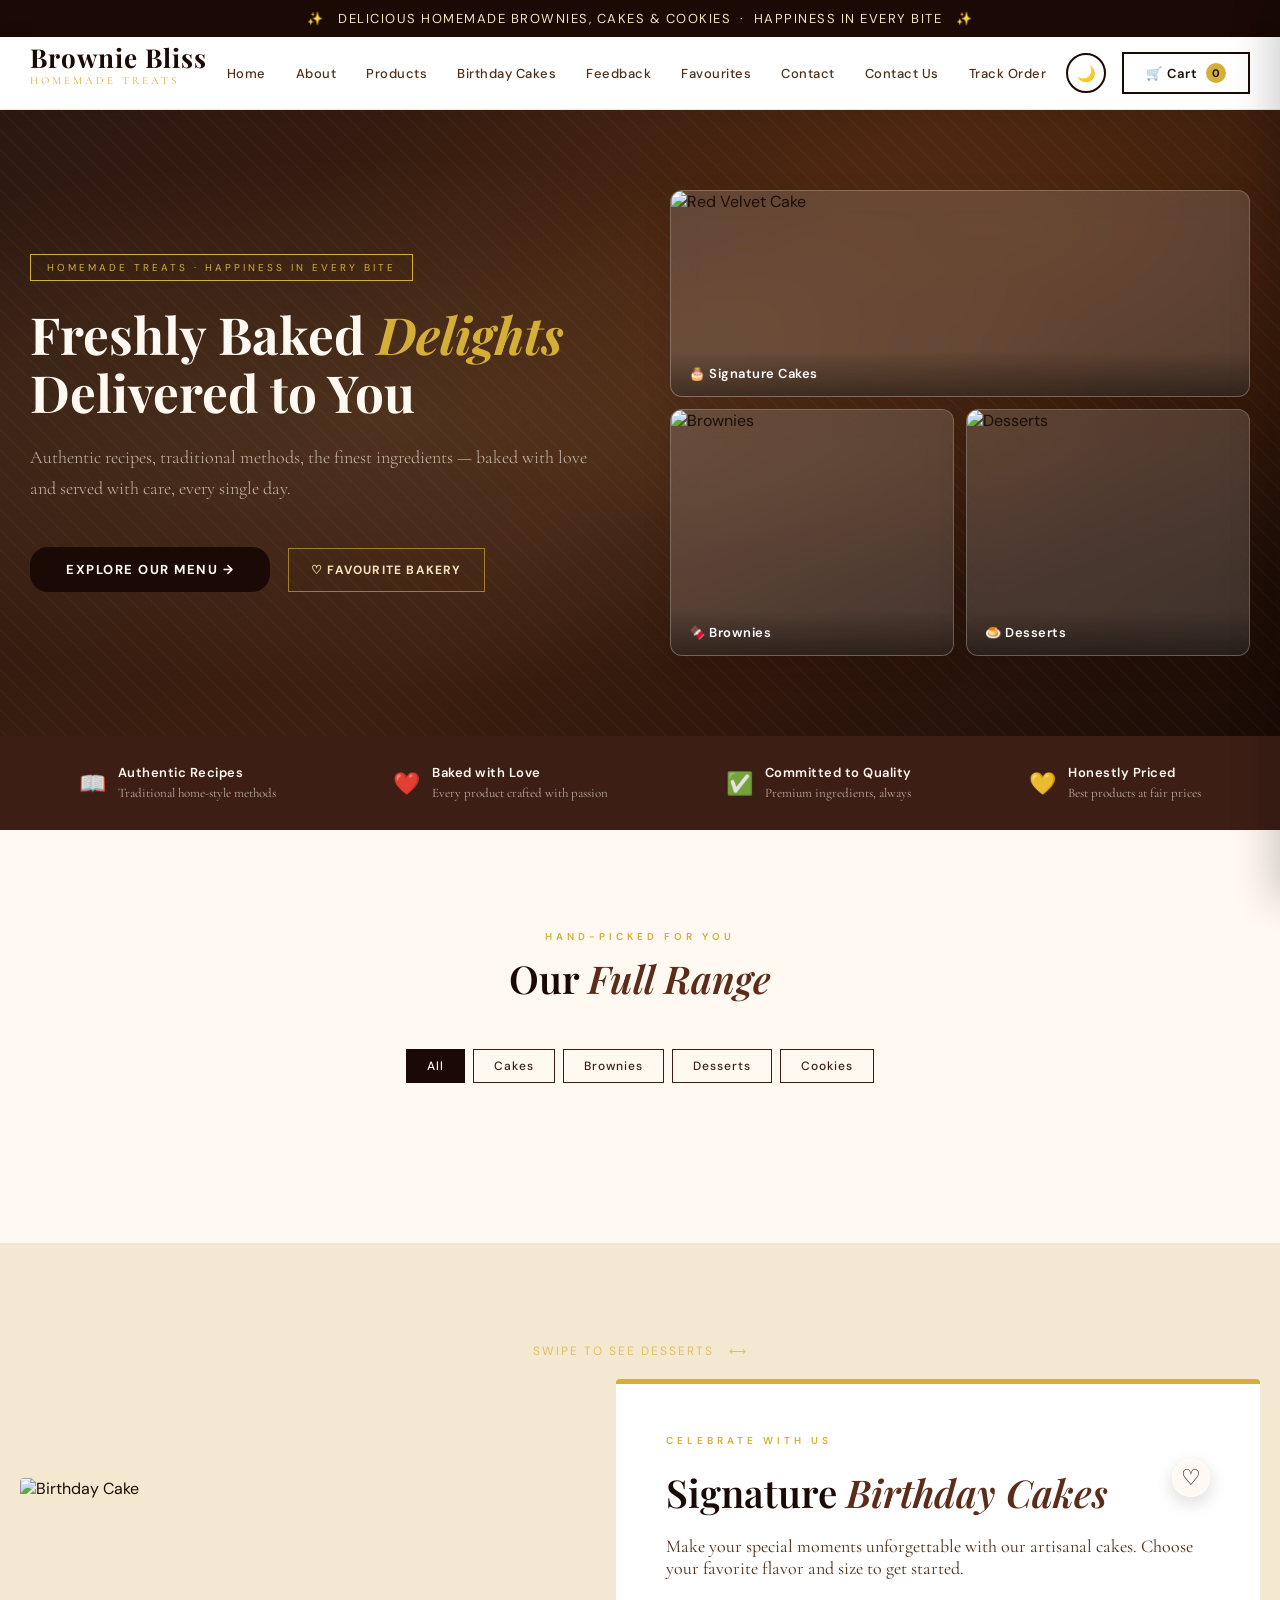
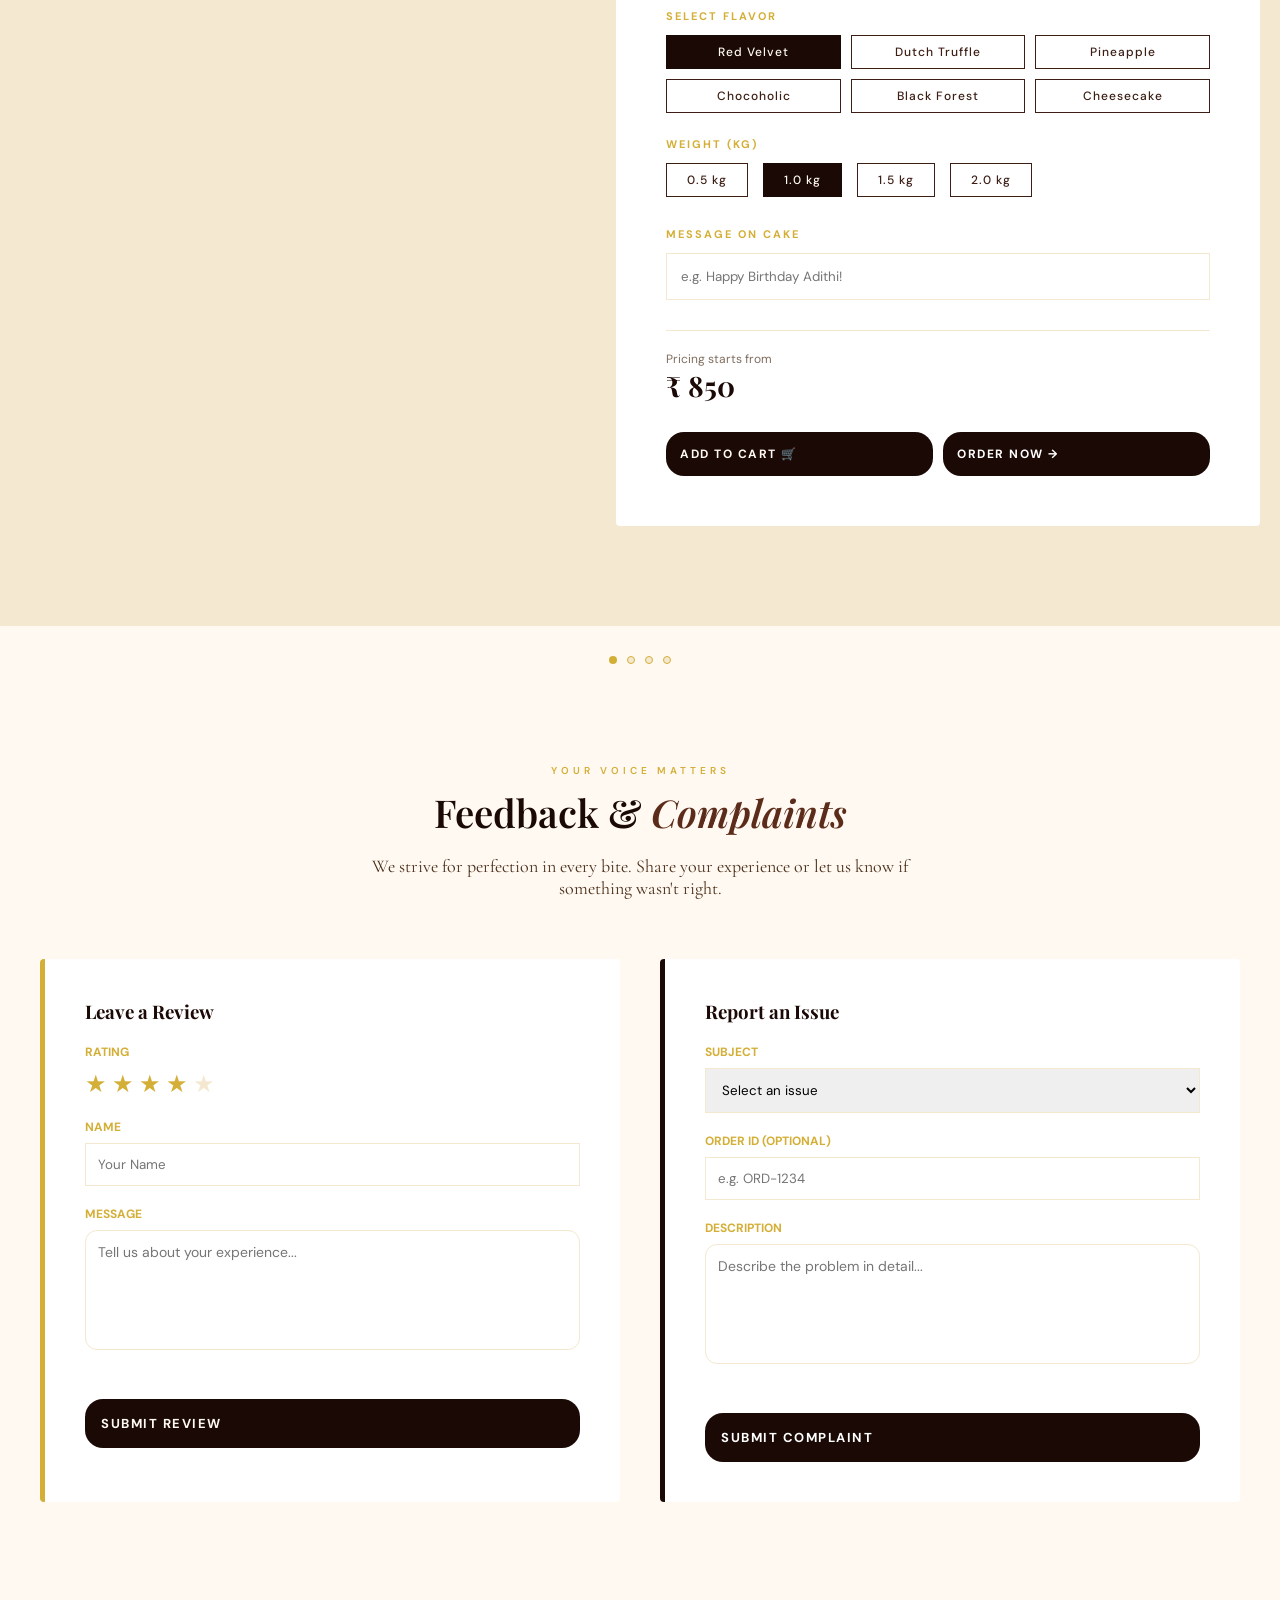
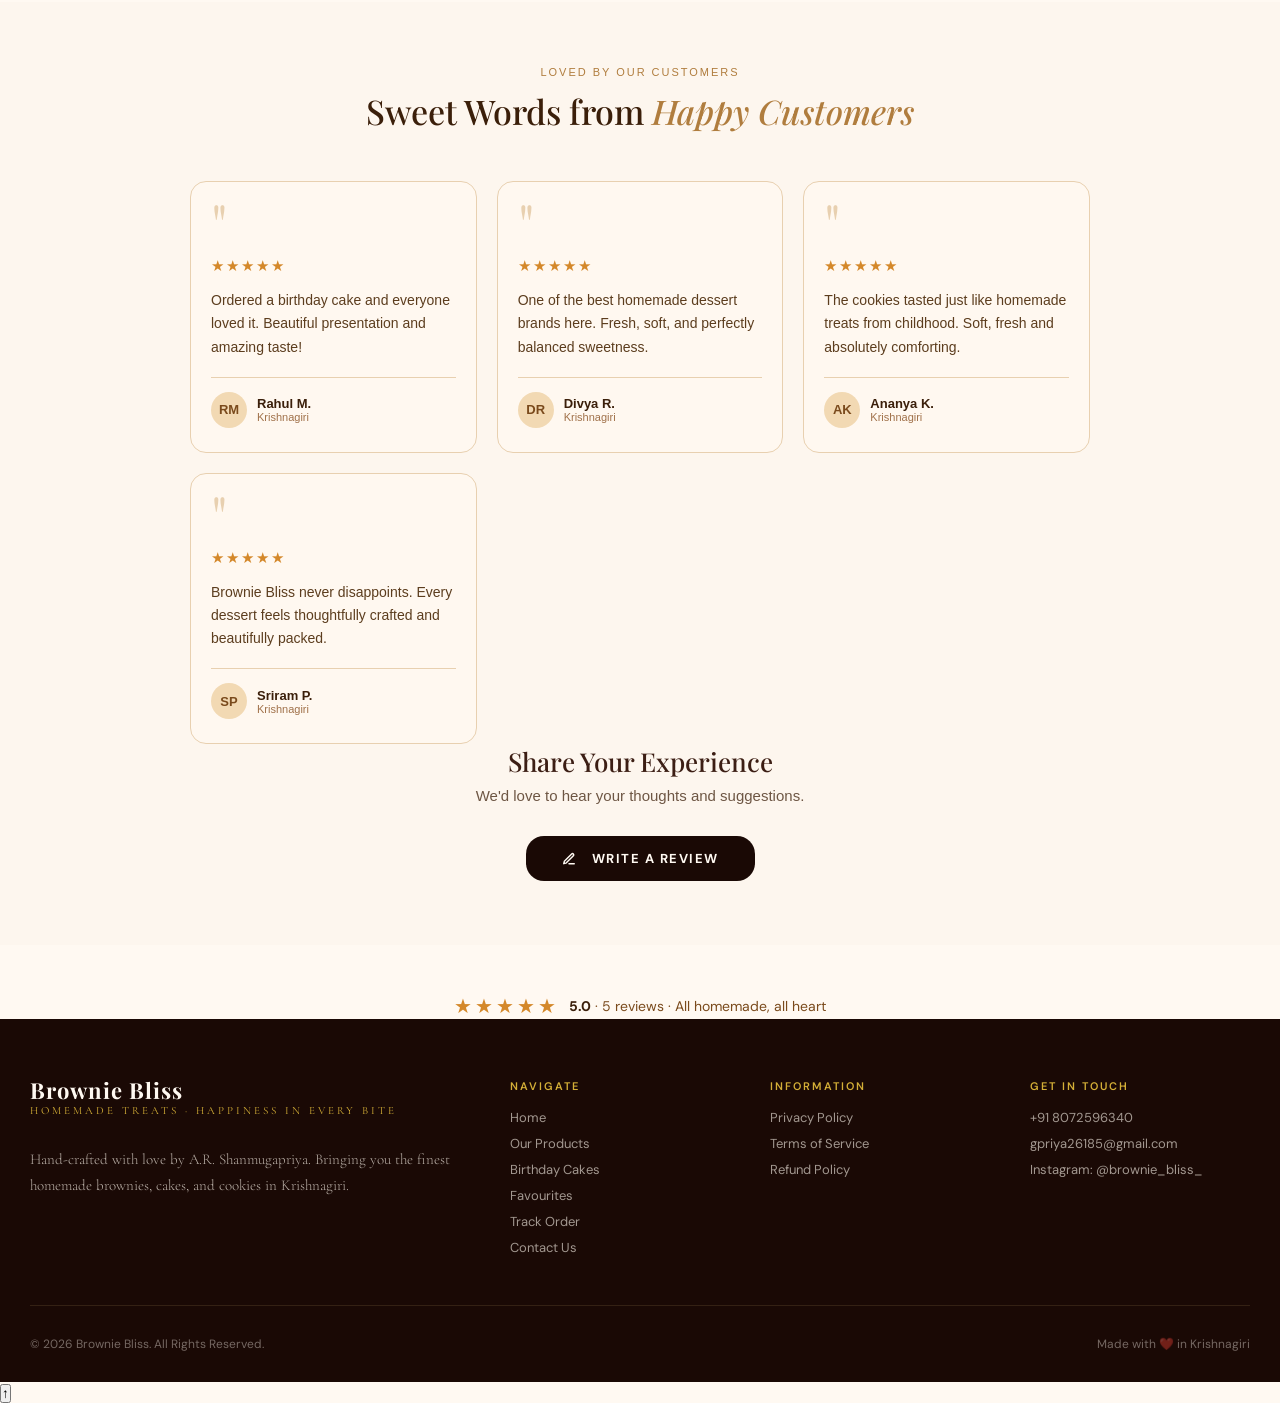
==== commit 97792336: "Merge main: Combine form validation with latest changes - Kept validation enhancements: form IDs, er" ====
--- a/public/index.html
+++ b/public/index.html
@@ -10,13 +10,14 @@
     href="https://fonts.googleapis.com/css2?family=Playfair+Display:ital,wght@0,400;0,600;0,700;1,400&family=Cormorant+Garamond:wght@300;400;500&family=DM+Sans:wght@300;400;500&display=swap"
     rel="stylesheet">
   <link rel="stylesheet" href="style.css">
+
   <!-- Theme init: sets dark class synchronously before first paint (no flash) -->
   <script>
     (function () {
       try {
         var t = localStorage.getItem('bb_theme') || 'light';
         if (t === 'dark') document.documentElement.classList.add('dark');
-      } catch (_) {}
+      } catch (_) { }
     })();
   </script>
 </head>
@@ -40,17 +41,18 @@
         <a href="products.html">Products</a>
         <a href="index.html#birthday">Birthday Cakes</a>
         <a href="#feedback">Feedback</a>
-        <a href="favourites.html">Favourites <span class="nav-count" data-favourites-count style="display:none">0</span></a>
+        <a href="favourites.html">Favourites <span class="nav-count" data-favourites-count
+            style="display:none">0</span></a>
         <a href="index.html#contact">Contact</a>
         <a href="contact.html">Contact Us</a>
         <a href="track.html">Track Order</a>
       </nav>
       <button class="menu-toggle" onclick="toggleMenu()">
-  ☰
-</button>
+        ☰
+      </button>
       <div class="header-actions">
-        <button id="themeToggleBtn" class="theme-toggle-btn" onclick="toggleTheme()"
-          aria-label="Toggle dark mode" title="Toggle dark mode">
+        <button id="themeToggleBtn" class="theme-toggle-btn" onclick="toggleTheme()" aria-label="Toggle dark mode"
+          title="Toggle dark mode">
           <span id="themeIcon">🌙</span>
         </button>
         <button class="cart-btn" onclick="openCart()">
@@ -60,97 +62,141 @@
       </div>
     </div>
   </header>
-<div class="mobile-menu" id="mobileMenu">
-  <a href="index.html#home">Home</a>
-  <a href="products.html">Products</a>
-  <a href="index.html#birthday">Birthday Cakes</a>
-  <a href="index.html#contact">Contact</a>
-  <a href="track.html">Track Order</a>
-</div>
+  <div class="mobile-menu" id="mobileMenu">
+    <a href="index.html#home">Home</a>
+    <a href="products.html">Products</a>
+    <a href="index.html#birthday">Birthday Cakes</a>
+    <a href="index.html#contact">Contact</a>
+    <a href="track.html">Track Order</a>
+  </div>
   <!-- HERO -->
   <section class="hero">
     <div class="hero-bg"></div>
     <div class="hero-pattern"></div>
+
     <div class="hero-content">
-      <div class="hero-text">
-        <span class="hero-badge">Homemade Treats · Happiness in every bite</span>
+
+      <div class="hero-text" data-aos="fade-right">
+
+        <span class="hero-badge">
+          Homemade Treats · Happiness in every bite
+        </span>
+
         <h1 class="hero-title">
-          Freshly Baked <em>Delights</em><br>Delivered to You
+          Freshly Baked <em>Delights</em><br>
+          Delivered to You
         </h1>
-        <p class="hero-desc">Authentic recipes, traditional methods, the finest ingredients — baked with love
-          and served
-          with care, every single day.</p>
+
+        <p class="hero-desc">
+          Authentic recipes, traditional methods, the finest ingredients —
+          baked with love and served with care, every single day.
+        </p>
+
         <a href="#products" class="hero-cta" style="text-decoration: none;">
           Explore Our Menu &rarr;
         </a>
-        <button class="hero-favourite-btn"
-          type="button"
-          data-fav-type="bakeries"
-          data-fav-id="brownie-bliss"
-          aria-pressed="false"
-          onclick="toggleBakeryFavourite()">
+
+        <button class="hero-favourite-btn" type="button" data-fav-type="bakeries" data-fav-id="brownie-bliss"
+          aria-pressed="false" onclick="toggleBakeryFavourite()">
+
           &#9825; Favourite Bakery
+
         </button>
-      </div>
-      <div class="hero-visual">
+
+      </div>
+
+      <div class="hero-visual" data-aos="fade-left">
+
         <div class="hero-card">
+
           <img src="https://theobroma.in/cdn/shop/files/redvelvet-theo.jpg?v=1701321860" alt="Red Velvet Cake">
-          <div class="hero-card-label">🎂 Signature Cakes</div>
-        </div>
+
+          <div class="hero-card-label">
+            🎂 Signature Cakes
+          </div>
+
+        </div>
+
         <div class="hero-card">
+
           <img src="https://theobroma.in/cdn/shop/files/OverloadBrownie_400x400.jpg?v=1711183338" alt="Brownies">
-          <div class="hero-card-label">🍫 Brownies</div>
-        </div>
+
+          <div class="hero-card-label">
+            🍫 Brownies
+          </div>
+
+        </div>
+
         <div class="hero-card">
+
           <img src="https://theobroma.in/cdn/shop/files/Delicacies-04.jpg?v=1681320427" alt="Desserts">
-          <div class="hero-card-label">🍮 Desserts</div>
-        </div>
-      </div>
+
+          <div class="hero-card-label">
+            🍮 Desserts
+          </div>
+
+        </div>
+
+      </div>
+
     </div>
   </section>
-
   <!-- VALUES STRIP -->
   <div class="values-strip" id="about">
-    <div class="values-inner">
+
+    <div class="values-inner" data-aos="fade-up">
+
       <div class="value-item">
         <span class="value-icon">📖</span>
+
         <div class="value-text">
           <strong>Authentic Recipes</strong>
           <span>Traditional home-style methods</span>
         </div>
       </div>
+
       <div class="value-item">
         <span class="value-icon">❤️</span>
+
         <div class="value-text">
           <strong>Baked with Love</strong>
           <span>Every product crafted with passion</span>
         </div>
       </div>
+
       <div class="value-item">
         <span class="value-icon">✅</span>
+
         <div class="value-text">
           <strong>Committed to Quality</strong>
           <span>Premium ingredients, always</span>
         </div>
       </div>
+
       <div class="value-item">
         <span class="value-icon">💛</span>
+
         <div class="value-text">
           <strong>Honestly Priced</strong>
           <span>Best products at fair prices</span>
         </div>
       </div>
+
     </div>
   </div>
-
-
-
   <!-- PRODUCTS SECTION -->
   <section class="products-section" id="products" style="padding: 100px 30px; background: var(--cream);">
     <div class="products-inner">
-      <div class="section-header">
-        <span class="section-label">Hand-picked for you</span>
-        <h2 class="section-title">Our <em>Full Range</em></h2>
+      <div class="section-header" data-aos="fade-up">
+
+        <span class="section-label">
+          Hand-picked for you
+        </span>
+
+        <h2 class="section-title">
+          Our <em>Full Range</em>
+        </h2>
+
       </div>
 
       <div class="filter-tabs" style="margin-bottom: 60px;">
@@ -166,341 +212,371 @@
   </section>
 
   <!-- BIRTHDAY & DESSERT SLIDER SECTION -->
-  <section class="birthday-section" id="birthday"
-    style="padding: 100px 0; background: var(--cream-dark); min-height: 80vh; overflow: hidden;">
-    
-    <!-- Slider Hint -->
-    <div style="text-align: center; margin-bottom: 20px; font-size: 12px; color: var(--gold); letter-spacing: 2px; text-transform: uppercase; opacity: 0.7;">
-      Swipe to see Desserts &nbsp; ⟷
-    </div>
-
-    <div class="birthday-slider" style="display: flex; overflow-x: auto; scroll-snap-type: x mandatory; -webkit-overflow-scrolling: touch; scroll-behavior: smooth;">
-      
-      <!-- SLIDE 1: BIRTHDAY CAKES -->
-      <div class="bday-slide" style="flex: 0 0 100%; scroll-snap-align: start; padding: 0 30px;">
-        <div style="max-width: 1300px; margin: 0 auto; display: grid; grid-template-columns: 1fr 1.2fr; gap: 60px; align-items: center;">
-          <div class="birthday-visual">
-            <img id="birthdayCakeImg" src="https://theobroma.in/cdn/shop/files/redvelvet-theo.jpg?v=1701321860"
-              alt="Birthday Cake"
-              style="width: 100%; height: 550px; object-fit: cover; border-radius: 4px; box-shadow: var(--shadow);">
-          </div>
-          <div class="birthday-card"
-            style="background: var(--white); padding: 50px; border-radius: 4px; box-shadow: var(--shadow); border-top: 5px solid var(--gold);">
-            <span class="section-label">Celebrate with Us</span>
-            <div class="birthday-title-row">
-              <h2 class="section-title" style="margin-bottom: 20px;">Signature <em>Birthday Cakes</em></h2>
-              <button id="birthdayFavoriteBtn" class="favorite-btn favorite-btn-inline" type="button"
-                aria-label="Toggle birthday cake favourite" aria-pressed="false" onclick="toggleBirthdayFavourite()">&#9825;</button>
-            </div>
-            <p
-              style="margin-bottom: 30px; color: var(--text-mid); font-family: 'Cormorant Garamond', serif; font-size: 18px;">
-              Make your special moments unforgettable with our artisanal cakes. Choose your favorite flavor and
-              size to get
-              started.
-            </p>
-    
-            <div style="margin-bottom: 24px;">
-              <label
-                style="display: block; font-size: 11px; letter-spacing: 2px; text-transform: uppercase; color: var(--gold); margin-bottom: 12px; font-weight: 700;">Select
-                Flavor</label>
-              <div style="display: grid; grid-template-columns: repeat(3, 1fr); gap: 10px;">
-      <button class="filter-tab flavor-btn active" onclick="updateBirthdayCake('Red Velvet')">
-        Red Velvet
-      </button>
-    
-      <button class="filter-tab flavor-btn" onclick="updateBirthdayCake('Dutch Truffle')">
-        Dutch Truffle
-      </button>
-    
-      <button class="filter-tab flavor-btn" onclick="updateBirthdayCake('Pineapple')">
-        Pineapple
-      </button>
-    
-      <button class="filter-tab flavor-btn" onclick="updateBirthdayCake('Chocoholic')">
-        Chocoholic
-      </button>
-    
-      <button class="filter-tab flavor-btn" onclick="updateBirthdayCake('Black Forest')">
-        Black Forest
-      </button>
-    
-      <button class="filter-tab flavor-btn" onclick="updateBirthdayCake('Cheesecake')">
-        Cheesecake
-      </button>
-    </div>
-            </div>
-    
-            <div style="margin-bottom: 30px;">
-              <label
-                style="display: block; font-size: 11px; letter-spacing: 2px; text-transform: uppercase; color: var(--gold); margin-bottom: 12px; font-weight: 700;">Weight
-                (kg)</label>
-              <div style="display: flex; gap: 15px;">
-                <button class="filter-tab" onclick="setCakeWeight('0.5')">0.5 kg</button>
-                <button class="filter-tab active" onclick="setCakeWeight('1.0')">1.0 kg</button>
-                <button class="filter-tab" onclick="setCakeWeight('1.5')">1.5 kg</button>
-                <button class="filter-tab" onclick="setCakeWeight('2.0')">2.0 kg</button>
+  <section class="birthday-section" data-aos="fade-up"
+  style="padding: 100px 0; background: var(--cream-dark); min-height: 80vh; overflow: hidden;">
+
+  <!-- Slider Hint -->
+  <div
+    style="text-align: center; margin-bottom: 20px; font-size: 12px; color: var(--gold); letter-spacing: 2px; text-transform: uppercase; opacity: 0.7;">
+    Swipe to see Desserts &nbsp; ⟷
+  </div>
+
+  <div class="birthday-slider"
+    style="display: flex; overflow-x: auto; scroll-snap-type: x mandatory; -webkit-overflow-scrolling: touch; scroll-behavior: smooth;">
+
+    <!-- SLIDE 1: BIRTHDAY CAKES -->
+    <div class="bday-slide" style="flex: 0 0 100%; padding: 0 20px; box-sizing: border-box;" ; scroll-snap-align: start;
+      padding: 0 30px;">
+      <div class="birthday-grid">
+        <div class="birthday-visual">
+          <img id="birthdayCakeImg" src="https://theobroma.in/cdn/shop/files/redvelvet-theo.jpg?v=1701321860"
+            alt="Birthday Cake"
+            style="width: 100%; height: clamp(250px, 50vw, 550px); object-fit: cover; border-radius: 4px; box-shadow: var(--shadow);">
+        </div>
+        <div class="birthday-card"
+          style="background: var(--white); padding: clamp(20px, 4vw, 50px); border-radius: 4px; box-shadow: var(--shadow); border-top: 5px solid var(--gold);">
+          <span class="section-label">Celebrate with Us</span>
+          <div class="birthday-title-row">
+            <h2 class="section-title" style="margin-bottom: 20px;">Signature <em>Birthday Cakes</em></h2>
+            <button id="birthdayFavoriteBtn" class="favorite-btn favorite-btn-inline" type="button"
+              aria-label="Toggle birthday cake favourite" aria-pressed="false"
+              onclick="toggleBirthdayFavourite()">&#9825;</button>
+          </div>
+          <p
+            style="margin-bottom: 30px; color: var(--text-mid); font-family: 'Cormorant Garamond', serif; font-size: 18px;">
+            Make your special moments unforgettable with our artisanal cakes. Choose your favorite flavor and
+            size to get
+            started.
+          </p>
+
+          <div style="margin-bottom: 24px;">
+            <label
+              style="display: block; font-size: 11px; letter-spacing: 2px; text-transform: uppercase; color: var(--gold); margin-bottom: 12px; font-weight: 700;">Select
+              Flavor</label>
+            <div style="display: grid; gap: 10px;" class="responsive-grid">
+              <button class="filter-tab flavor-btn active" onclick="updateBirthdayCake('Red Velvet')">
+                Red Velvet
+              </button>
+
+              <button class="filter-tab flavor-btn" onclick="updateBirthdayCake('Dutch Truffle')">
+                Dutch Truffle
+              </button>
+
+              <button class="filter-tab flavor-btn" onclick="updateBirthdayCake('Pineapple')">
+                Pineapple
+              </button>
+
+              <button class="filter-tab flavor-btn" onclick="updateBirthdayCake('Chocoholic')">
+                Chocoholic
+              </button>
+
+              <button class="filter-tab flavor-btn" onclick="updateBirthdayCake('Black Forest')">
+                Black Forest
+              </button>
+
+              <button class="filter-tab flavor-btn" onclick="updateBirthdayCake('Cheesecake')">
+                Cheesecake
+              </button>
+            </div>
+          </div>
+
+          <div style="margin-bottom: 30px;">
+            <label
+              style="display: block; font-size: 11px; letter-spacing: 2px; text-transform: uppercase; color: var(--gold); margin-bottom: 12px; font-weight: 700;">Weight
+              (kg)</label>
+            <div style="display: flex; flex-wrap: wrap; gap: 15px;">
+              <button class="filter-tab" onclick="setCakeWeight('0.5')">0.5 kg</button>
+              <button class="filter-tab active" onclick="setCakeWeight('1.0')">1.0 kg</button>
+              <button class="filter-tab" onclick="setCakeWeight('1.5')">1.5 kg</button>
+              <button class="filter-tab" onclick="setCakeWeight('2.0')">2.0 kg</button>
+            </div>
+          </div>
+
+          <div style="margin-bottom: 30px;">
+            <label
+              style="display: block; font-size: 11px; letter-spacing: 2px; text-transform: uppercase; color: var(--gold); margin-bottom: 12px; font-weight: 700;">Message
+              on Cake</label>
+            <input type="text" id="cakeMessage" placeholder="e.g. Happy Birthday Adithi!"
+              style="width: 100%; padding: 14px; border: 1px solid var(--cream-dark); outline: none; font-family: 'DM Sans', sans-serif;">
+          </div>
+
+          <div
+            style="display: flex; flex-direction: column; gap: 10px; padding-top: 20px; border-top: 1px solid var(--cream-dark);">
+            <div style="display: flex; justify-content: space-between; align-items: center; margin-bottom: 10px;">
+              <div>
+                <span style="display: block; font-size: 12px; color: var(--text-mid); opacity: 0.7;">Pricing
+                  starts
+                  from</span>
+                <span id="cakePrice"
+                  style="font-family: 'Playfair Display', serif; font-size: 28px; font-weight: 700; color: var(--brown-dark);">₹
+                  850</span>
               </div>
             </div>
-    
-            <div style="margin-bottom: 30px;">
-              <label
-                style="display: block; font-size: 11px; letter-spacing: 2px; text-transform: uppercase; color: var(--gold); margin-bottom: 12px; font-weight: 700;">Message
-                on Cake</label>
-              <input type="text" id="cakeMessage" placeholder="e.g. Happy Birthday Adithi!"
-                style="width: 100%; padding: 14px; border: 1px solid var(--cream-dark); outline: none; font-family: 'DM Sans', sans-serif;">
-            </div>
-    
-            <div
-              style="display: flex; flex-direction: column; gap: 10px; padding-top: 20px; border-top: 1px solid var(--cream-dark);">
-              <div style="display: flex; justify-content: space-between; align-items: center; margin-bottom: 10px;">
-                <div>
-                  <span style="display: block; font-size: 12px; color: var(--text-mid); opacity: 0.7;">Pricing
-                    starts
-                    from</span>
-                  <span id="cakePrice"
-                    style="font-family: 'Playfair Display', serif; font-size: 28px; font-weight: 700; color: var(--brown-dark);">₹
-                    850</span>
-                </div>
+            <div style="display: grid; grid-template-columns: 1fr 1fr; gap: 10px;">
+              <button class="hero-cta" style="padding: 14px; font-size: 12px;" onclick="addBirthdayToCart()">
+                Add to Cart 🛒
+              </button>
+              <button class="hero-cta"
+                style="padding: 14px; font-size: 12px; background: var(--brown-dark); color: var(--white);"
+                onclick="openCheckout()">
+                Order Now &rarr;
+              </button>
+            </div>
+          </div>
+        </div>
+      </div>
+    </div>
+
+    <!-- SLIDE 2: DESSERTS -->
+    <div class="bday-slide" style="flex: 0 0 100%; padding: 0 20px; box-sizing: border-box;" ; scroll-snap-align: start;
+      padding: 0 30px;">
+      <div class="birthday-grid">
+        <div class="birthday-visual">
+          <img id="dessertImg" src="https://theobroma.in/cdn/shop/files/Delicacies-04.jpg?v=1681320427" alt="Desserts"
+            style="width: 100%; height: clamp(250px, 60vw, 550px); object-fit: cover; border-radius: 4px; box-shadow: var(--shadow);">
+        </div>
+        <div class="birthday-card"
+          style="background: var(--white); padding: 50px; border-radius: 4px; box-shadow: var(--shadow); border-top: 5px solid var(--gold);">
+          <span class="section-label">Sweet Treats</span>
+          <h2 class="section-title" style="margin-bottom: 20px;">Exquisite <em>Desserts</em></h2>
+          <p
+            style="margin-bottom: 30px; color: var(--text-mid); font-family: 'Cormorant Garamond', serif; font-size: 18px;">
+            Indulge in our curated collection of fine desserts. From macarons to cheesecakes, every bite is a
+            celebration of flavor and craftsmanship.
+          </p>
+
+          <div style="margin-bottom: 24px;">
+            <label
+              style="display: block; font-size: 11px; letter-spacing: 2px; text-transform: uppercase; color: var(--gold); margin-bottom: 12px; font-weight: 700;">Select
+              Variety</label>
+            <div class="responsive-grid" style="display: grid; gap: 10px;">
+              <button class="filter-tab active">Macarons</button>
+              <button class="filter-tab">Tarts</button>
+              <button class="filter-tab">Pastries</button>
+              <button class="filter-tab">Cupcakes</button>
+              <button class="filter-tab">Mousse</button>
+              <button class="filter-tab">Donuts</button>
+            </div>
+          </div>
+
+          <div style="margin-bottom: 30px;">
+            <label
+              style="display: block; font-size: 11px; letter-spacing: 2px; text-transform: uppercase; color: var(--gold); margin-bottom: 12px; font-weight: 700;">Box
+              Size</label>
+            <div style="display: flex; flex-wrap: wrap; gap: 15px;">
+              <button class="filter-tab">Box of 2</button>
+              <button class="filter-tab active">Box of 4</button>
+              <button class="filter-tab">Box of 6</button>
+              <button class="filter-tab">Box of 12</button>
+            </div>
+          </div>
+
+          <div style="margin-bottom: 30px;">
+            <label
+              style="display: block; font-size: 11px; letter-spacing: 2px; text-transform: uppercase; color: var(--gold); margin-bottom: 12px; font-weight: 700;">Special
+              Request</label>
+            <input type="text" placeholder="e.g. Less sugar, Eggless"
+              style="width: 100%; padding: 14px; border: 1px solid var(--cream-dark); outline: none; font-family: 'DM Sans', sans-serif;">
+          </div>
+
+          <div
+            style="display: flex; flex-direction: column; gap: 10px; padding-top: 20px; border-top: 1px solid var(--cream-dark);">
+            <div style="display: flex; justify-content: space-between; align-items: center; margin-bottom: 10px;">
+              <div>
+                <span style="display: block; font-size: 12px; color: var(--text-mid); opacity: 0.7;">Pricing
+                  starts
+                  from</span>
+                <span
+                  style="font-family: 'Playfair Display', serif; font-size: 28px; font-weight: 700; color: var(--brown-dark);">₹
+                  350</span>
               </div>
-              <div style="display: grid; grid-template-columns: 1fr 1fr; gap: 10px;">
-                <button class="hero-cta" style="padding: 14px; font-size: 12px;" onclick="addBirthdayToCart()">
-                  Add to Cart 🛒
-                </button>
-                <button class="hero-cta" style="padding: 14px; font-size: 12px; background: var(--brown-dark); color: var(--white);" onclick="openCheckout()">
-                  Order Now &rarr;
-                </button>
+            </div>
+            <div style="display: grid; grid-template-columns: 1fr 1fr; gap: 10px;">
+              <button class="hero-cta" style="padding: 14px; font-size: 12px;" onclick="addDessertToCart()">
+                Add to Cart 🛒
+              </button>
+              <button class="hero-cta"
+                style="padding: 14px; font-size: 12px; background: var(--brown-dark); color: var(--white);"
+                onclick="openCheckout()">
+                Order Now &rarr;
+              </button>
+            </div>
+          </div>
+        </div>
+      </div>
+    </div>
+
+    <!-- SLIDE 3: BROWNIES -->
+    <div class="bday-slide" style="flex: 0 0 100%; padding: 0 20px; box-sizing: border-box;" ; scroll-snap-align: start;
+      padding: 0 30px;">
+      <div class="birthday-grid">
+        <div class="birthday-visual">
+          <img id="brownieImg" src="https://theobroma.in/cdn/shop/files/OverloadBrownie_400x400.jpg?v=1711183338"
+            alt="Brownies"
+            style="width: 100%; height: clamp(250px, 60vw, 550px); object-fit: cover; border-radius: 4px; box-shadow: var(--shadow);">
+        </div>
+        <div class="birthday-card"
+          style="background: var(--white); padding: 50px; border-radius: 4px; box-shadow: var(--shadow); border-top: 5px solid var(--gold);">
+          <span class="section-label">Fudgy Delights</span>
+          <h2 class="section-title" style="margin-bottom: 20px;">Signature <em>Brownies</em></h2>
+          <p
+            style="margin-bottom: 30px; color: var(--text-mid); font-family: 'Cormorant Garamond', serif; font-size: 18px;">
+            Our brownies are legendary. Fudgy, decadent, and made with the finest Belgian chocolate for an unparalleled
+            cocoa experience.
+          </p>
+
+          <div style="margin-bottom: 24px;">
+            <label
+              style="display: block; font-size: 11px; letter-spacing: 2px; text-transform: uppercase; color: var(--gold); margin-bottom: 12px; font-weight: 700;">Select
+              Flavor</label>
+            <div class="responsive-grid" style="display: grid; gap: 10px;">
+              <button class="filter-tab active">Walnut</button>
+              <button class="filter-tab">Overload</button>
+              <button class="filter-tab">Nutella</button>
+              <button class="filter-tab">Red Velvet</button>
+              <button class="filter-tab">Cookie</button>
+              <button class="filter-tab">Assorted</button>
+            </div>
+          </div>
+
+          <div style="margin-bottom: 30px;">
+            <label
+              style="display: block; font-size: 11px; letter-spacing: 2px; text-transform: uppercase; color: var(--gold); margin-bottom: 12px; font-weight: 700;">Pack
+              Size</label>
+            <div style="display: flex; flex-wrap: wrap; gap: 15px;">
+              <button class="filter-tab">Pack of 1</button>
+              <button class="filter-tab active">Pack of 4</button>
+              <button class="filter-tab">Pack of 6</button>
+              <button class="filter-tab">Pack of 12</button>
+            </div>
+          </div>
+
+          <div style="margin-bottom: 30px;">
+            <label
+              style="display: block; font-size: 11px; letter-spacing: 2px; text-transform: uppercase; color: var(--gold); margin-bottom: 12px; font-weight: 700;">Gift
+              Wrap</label>
+            <div style="display: flex; flex-wrap: wrap; gap: 15px;">
+              <button class="filter-tab active">Standard</button>
+              <button class="filter-tab">Premium Gold</button>
+            </div>
+          </div>
+
+          <div
+            style="display: flex; flex-direction: column; gap: 10px; padding-top: 20px; border-top: 1px solid var(--cream-dark);">
+            <div style="display: flex; justify-content: space-between; align-items: center; margin-bottom: 10px;">
+              <div>
+                <span style="display: block; font-size: 12px; color: var(--text-mid); opacity: 0.7;">Pricing
+                  starts
+                  from</span>
+                <span
+                  style="font-family: 'Playfair Display', serif; font-size: 28px; font-weight: 700; color: var(--brown-dark);">₹
+                  250</span>
               </div>
             </div>
-          </div>
-        </div>
-      </div>
-
-      <!-- SLIDE 2: DESSERTS -->
-      <div class="bday-slide" style="flex: 0 0 100%; scroll-snap-align: start; padding: 0 30px;">
-        <div style="max-width: 1300px; margin: 0 auto; display: grid; grid-template-columns: 1fr 1.2fr; gap: 60px; align-items: center;">
-          <div class="birthday-visual">
-            <img id="dessertImg" src="https://theobroma.in/cdn/shop/files/Delicacies-04.jpg?v=1681320427"
-              alt="Desserts"
-              style="width: 100%; height: 550px; object-fit: cover; border-radius: 4px; box-shadow: var(--shadow);">
-          </div>
-          <div class="birthday-card"
-            style="background: var(--white); padding: 50px; border-radius: 4px; box-shadow: var(--shadow); border-top: 5px solid var(--gold);">
-            <span class="section-label">Sweet Treats</span>
-            <h2 class="section-title" style="margin-bottom: 20px;">Exquisite <em>Desserts</em></h2>
-            <p
-              style="margin-bottom: 30px; color: var(--text-mid); font-family: 'Cormorant Garamond', serif; font-size: 18px;">
-              Indulge in our curated collection of fine desserts. From macarons to cheesecakes, every bite is a celebration of flavor and craftsmanship.
-            </p>
-    
-            <div style="margin-bottom: 24px;">
-              <label
-                style="display: block; font-size: 11px; letter-spacing: 2px; text-transform: uppercase; color: var(--gold); margin-bottom: 12px; font-weight: 700;">Select
-                Variety</label>
-              <div style="display: grid; grid-template-columns: repeat(3, 1fr); gap: 10px;">
-                <button class="filter-tab active">Macarons</button>
-                <button class="filter-tab">Tarts</button>
-                <button class="filter-tab">Pastries</button>
-                <button class="filter-tab">Cupcakes</button>
-                <button class="filter-tab">Mousse</button>
-                <button class="filter-tab">Donuts</button>
+            <div style="display: grid; grid-template-columns: 1fr 1fr; gap: 10px;">
+              <button class="hero-cta" style="padding: 14px; font-size: 12px;" onclick="addBrownieToCart()">
+                Add to Cart 🛒
+              </button>
+              <button class="hero-cta"
+                style="padding: 14px; font-size: 12px; background: var(--brown-dark); color: var(--white);"
+                onclick="openCheckout()">
+                Order Now &rarr;
+              </button>
+            </div>
+          </div>
+        </div>
+      </div>
+    </div>
+
+    <!-- SLIDE 4: COOKIES -->
+    <div class="bday-slide" style="flex: 0 0 100%; padding: 0 20px; box-sizing: border-box;" ; scroll-snap-align: start;
+      padding: 0 30px;">
+      <div
+        style="max-width: 1300px; margin: 0 auto; display: grid; grid-template-columns: repeat(auto-fit, minmax(300px, 1fr)); gap: 60px; align-items: center;">
+        <div class="birthday-visual">
+          <img id="cookieImg"
+            src="https://www.shugarysweets.com/wp-content/uploads/2020/05/chocolate-chip-cookies-recipe.jpg"
+            alt="Cookies"
+            style="width: 100%; height: clamp(250px, 60vw, 550px); object-fit: cover; border-radius: 4px; box-shadow: var(--shadow);">
+        </div>
+        <div class="birthday-card"
+          style="background: var(--white); padding: 50px; border-radius: 4px; box-shadow: var(--shadow); border-top: 5px solid var(--gold);">
+          <span class="section-label">Freshly Baked</span>
+          <h2 class="section-title" style="margin-bottom: 20px;">Gourmet <em>Cookies</em></h2>
+          <p
+            style="margin-bottom: 30px; color: var(--text-mid); font-family: 'Cormorant Garamond', serif; font-size: 18px;">
+            Golden, crispy on the edges, and chewy in the middle. Our cookies are packed with premium chocolate chips
+            and baked to perfection.
+          </p>
+
+          <div style="margin-bottom: 24px;">
+            <label
+              style="display: block; font-size: 11px; letter-spacing: 2px; text-transform: uppercase; color: var(--gold); margin-bottom: 12px; font-weight: 700;">Select
+              Variety</label>
+            <div style="display: grid; grid-template-columns: repeat(auto-fit, minmax(120px, 1fr)); gap: 10px;">
+              <button class="filter-tab active">Choco Chip</button>
+              <button class="filter-tab">Double Choco</button>
+              <button class="filter-tab">Oatmeal Raisin</button>
+              <button class="filter-tab">Almond Biscotti</button>
+              <button class="filter-tab">Red Velvet</button>
+              <button class="filter-tab">Assorted</button>
+            </div>
+          </div>
+
+          <div style="margin-bottom: 30px;">
+            <label
+              style="display: block; font-size: 11px; letter-spacing: 2px; text-transform: uppercase; color: var(--gold); margin-bottom: 12px; font-weight: 700;">Pack
+              Size</label>
+            <div style="display: flex; flex-wrap: wrap; gap: 15px;">
+              <button class="filter-tab">Box of 2</button>
+              <button class="filter-tab active">Box of 6</button>
+              <button class="filter-tab">Box of 12</button>
+              <button class="filter-tab">Gift Tin</button>
+            </div>
+          </div>
+
+          <div
+            style="display: flex; flex-direction: column; gap: 10px; padding-top: 20px; border-top: 1px solid var(--cream-dark);">
+            <div style="display: flex; justify-content: space-between; align-items: center; margin-bottom: 10px;">
+              <div>
+                <span style="display: block; font-size: 12px; color: var(--text-mid); opacity: 0.7;">Pricing starts
+                  from</span>
+                <span
+                  style="font-family: 'Playfair Display', serif; font-size: 28px; font-weight: 700; color: var(--brown-dark);">₹
+                  250</span>
               </div>
             </div>
-    
-            <div style="margin-bottom: 30px;">
-              <label
-                style="display: block; font-size: 11px; letter-spacing: 2px; text-transform: uppercase; color: var(--gold); margin-bottom: 12px; font-weight: 700;">Box
-                Size</label>
-              <div style="display: flex; gap: 15px;">
-                <button class="filter-tab">Box of 2</button>
-                <button class="filter-tab active">Box of 4</button>
-                <button class="filter-tab">Box of 6</button>
-                <button class="filter-tab">Box of 12</button>
-              </div>
-            </div>
-    
-            <div style="margin-bottom: 30px;">
-              <label
-                style="display: block; font-size: 11px; letter-spacing: 2px; text-transform: uppercase; color: var(--gold); margin-bottom: 12px; font-weight: 700;">Special
-                Request</label>
-              <input type="text" placeholder="e.g. Less sugar, Eggless"
-                style="width: 100%; padding: 14px; border: 1px solid var(--cream-dark); outline: none; font-family: 'DM Sans', sans-serif;">
-            </div>
-    
-            <div
-              style="display: flex; flex-direction: column; gap: 10px; padding-top: 20px; border-top: 1px solid var(--cream-dark);">
-              <div style="display: flex; justify-content: space-between; align-items: center; margin-bottom: 10px;">
-                <div>
-                  <span style="display: block; font-size: 12px; color: var(--text-mid); opacity: 0.7;">Pricing
-                    starts
-                    from</span>
-                  <span
-                    style="font-family: 'Playfair Display', serif; font-size: 28px; font-weight: 700; color: var(--brown-dark);">₹
-                    350</span>
-                </div>
-              </div>
-              <div style="display: grid; grid-template-columns: 1fr 1fr; gap: 10px;">
-                <button class="hero-cta" style="padding: 14px; font-size: 12px;" onclick="addDessertToCart()">
-                  Add to Cart 🛒
-                </button>
-                <button class="hero-cta" style="padding: 14px; font-size: 12px; background: var(--brown-dark); color: var(--white);" onclick="openCheckout()">
-                  Order Now &rarr;
-                </button>
-              </div>
-            </div>
-          </div>
-        </div>
-      </div>
-
-      <!-- SLIDE 3: BROWNIES -->
-      <div class="bday-slide" style="flex: 0 0 100%; scroll-snap-align: start; padding: 0 30px;">
-        <div style="max-width: 1300px; margin: 0 auto; display: grid; grid-template-columns: 1fr 1.2fr; gap: 60px; align-items: center;">
-          <div class="birthday-visual">
-            <img id="brownieImg" src="https://theobroma.in/cdn/shop/files/OverloadBrownie_400x400.jpg?v=1711183338"
-              alt="Brownies"
-              style="width: 100%; height: 550px; object-fit: cover; border-radius: 4px; box-shadow: var(--shadow);">
-          </div>
-          <div class="birthday-card"
-            style="background: var(--white); padding: 50px; border-radius: 4px; box-shadow: var(--shadow); border-top: 5px solid var(--gold);">
-            <span class="section-label">Fudgy Delights</span>
-            <h2 class="section-title" style="margin-bottom: 20px;">Signature <em>Brownies</em></h2>
-            <p
-              style="margin-bottom: 30px; color: var(--text-mid); font-family: 'Cormorant Garamond', serif; font-size: 18px;">
-              Our brownies are legendary. Fudgy, decadent, and made with the finest Belgian chocolate for an unparalleled cocoa experience.
-            </p>
-    
-            <div style="margin-bottom: 24px;">
-              <label
-                style="display: block; font-size: 11px; letter-spacing: 2px; text-transform: uppercase; color: var(--gold); margin-bottom: 12px; font-weight: 700;">Select
-                Flavor</label>
-              <div style="display: grid; grid-template-columns: repeat(3, 1fr); gap: 10px;">
-                <button class="filter-tab active">Walnut</button>
-                <button class="filter-tab">Overload</button>
-                <button class="filter-tab">Nutella</button>
-                <button class="filter-tab">Red Velvet</button>
-                <button class="filter-tab">Cookie</button>
-                <button class="filter-tab">Assorted</button>
-              </div>
-            </div>
-    
-            <div style="margin-bottom: 30px;">
-              <label
-                style="display: block; font-size: 11px; letter-spacing: 2px; text-transform: uppercase; color: var(--gold); margin-bottom: 12px; font-weight: 700;">Pack
-                Size</label>
-              <div style="display: flex; gap: 15px;">
-                <button class="filter-tab">Pack of 1</button>
-                <button class="filter-tab active">Pack of 4</button>
-                <button class="filter-tab">Pack of 6</button>
-                <button class="filter-tab">Pack of 12</button>
-              </div>
-            </div>
-    
-            <div style="margin-bottom: 30px;">
-              <label
-                style="display: block; font-size: 11px; letter-spacing: 2px; text-transform: uppercase; color: var(--gold); margin-bottom: 12px; font-weight: 700;">Gift
-                Wrap</label>
-              <div style="display: flex; gap: 15px;">
-                <button class="filter-tab active">Standard</button>
-                <button class="filter-tab">Premium Gold</button>
-              </div>
-            </div>
-    
-            <div
-              style="display: flex; flex-direction: column; gap: 10px; padding-top: 20px; border-top: 1px solid var(--cream-dark);">
-              <div style="display: flex; justify-content: space-between; align-items: center; margin-bottom: 10px;">
-                <div>
-                  <span style="display: block; font-size: 12px; color: var(--text-mid); opacity: 0.7;">Pricing
-                    starts
-                    from</span>
-                  <span
-                    style="font-family: 'Playfair Display', serif; font-size: 28px; font-weight: 700; color: var(--brown-dark);">₹
-                    250</span>
-                </div>
-              </div>
-              <div style="display: grid; grid-template-columns: 1fr 1fr; gap: 10px;">
-                <button class="hero-cta" style="padding: 14px; font-size: 12px;" onclick="addBrownieToCart()">
-                  Add to Cart 🛒
-                </button>
-                <button class="hero-cta" style="padding: 14px; font-size: 12px; background: var(--brown-dark); color: var(--white);" onclick="openCheckout()">
-                  Order Now &rarr;
-                </button>
-              </div>
-            </div>
-          </div>
-        </div>
-      </div>
-
-      <!-- SLIDE 4: COOKIES -->
-      <div class="bday-slide" style="flex: 0 0 100%; scroll-snap-align: start; padding: 0 30px;">
-        <div style="max-width: 1300px; margin: 0 auto; display: grid; grid-template-columns: 1fr 1.2fr; gap: 60px; align-items: center;">
-          <div class="birthday-visual">
-            <img id="cookieImg" src="https://www.shugarysweets.com/wp-content/uploads/2020/05/chocolate-chip-cookies-recipe.jpg"
-              alt="Cookies"
-              style="width: 100%; height: 550px; object-fit: cover; border-radius: 4px; box-shadow: var(--shadow);">
-          </div>
-          <div class="birthday-card"
-            style="background: var(--white); padding: 50px; border-radius: 4px; box-shadow: var(--shadow); border-top: 5px solid var(--gold);">
-            <span class="section-label">Freshly Baked</span>
-            <h2 class="section-title" style="margin-bottom: 20px;">Gourmet <em>Cookies</em></h2>
-            <p
-              style="margin-bottom: 30px; color: var(--text-mid); font-family: 'Cormorant Garamond', serif; font-size: 18px;">
-              Golden, crispy on the edges, and chewy in the middle. Our cookies are packed with premium chocolate chips and baked to perfection.
-            </p>
-    
-            <div style="margin-bottom: 24px;">
-              <label
-                style="display: block; font-size: 11px; letter-spacing: 2px; text-transform: uppercase; color: var(--gold); margin-bottom: 12px; font-weight: 700;">Select Variety</label>
-              <div style="display: grid; grid-template-columns: repeat(3, 1fr); gap: 10px;">
-                <button class="filter-tab active">Choco Chip</button>
-                <button class="filter-tab">Double Choco</button>
-                <button class="filter-tab">Oatmeal Raisin</button>
-                <button class="filter-tab">Almond Biscotti</button>
-                <button class="filter-tab">Red Velvet</button>
-                <button class="filter-tab">Assorted</button>
-              </div>
-            </div>
-    
-            <div style="margin-bottom: 30px;">
-              <label
-                style="display: block; font-size: 11px; letter-spacing: 2px; text-transform: uppercase; color: var(--gold); margin-bottom: 12px; font-weight: 700;">Pack Size</label>
-              <div style="display: flex; gap: 15px;">
-                <button class="filter-tab">Box of 2</button>
-                <button class="filter-tab active">Box of 6</button>
-                <button class="filter-tab">Box of 12</button>
-                <button class="filter-tab">Gift Tin</button>
-              </div>
-            </div>
-    
-            <div
-              style="display: flex; flex-direction: column; gap: 10px; padding-top: 20px; border-top: 1px solid var(--cream-dark);">
-              <div style="display: flex; justify-content: space-between; align-items: center; margin-bottom: 10px;">
-                <div>
-                  <span style="display: block; font-size: 12px; color: var(--text-mid); opacity: 0.7;">Pricing starts from</span>
-                  <span
-                    style="font-family: 'Playfair Display', serif; font-size: 28px; font-weight: 700; color: var(--brown-dark);">₹ 250</span>
-                </div>
-              </div>
-              <div style="display: grid; grid-template-columns: 1fr 1fr; gap: 10px;">
-                <button class="hero-cta" style="padding: 14px; font-size: 12px;" onclick="addCookieToCart()">
-                  Add to Cart 🛒
-                </button>
-                <button class="hero-cta" style="padding: 14px; font-size: 12px; background: var(--brown-dark); color: var(--white);" onclick="openCheckout()">
-                  Order Now &rarr;
-                </button>
-              </div>
-            </div>
-          </div>
-        </div>
-      </div>
-
-    </div>
-
-    <!-- Slider Navigation Dots -->
-    <div style="display: flex; justify-content: center; gap: 10px; margin-top: 30px;">
-      <div style="width: 8px; height: 8px; border-radius: 50%; background: var(--gold); cursor: pointer;"></div>
-      <div style="width: 8px; height: 8px; border-radius: 50%; background: var(--cream-dark); border: 1px solid var(--gold); cursor: pointer;"></div>
-      <div style="width: 8px; height: 8px; border-radius: 50%; background: var(--cream-dark); border: 1px solid var(--gold); cursor: pointer;"></div>
-      <div style="width: 8px; height: 8px; border-radius: 50%; background: var(--cream-dark); border: 1px solid var(--gold); cursor: pointer;"></div>
-    </div>
+            <div style="display: grid; grid-template-columns: 1fr 1fr; gap: 10px;">
+              <button class="hero-cta" style="padding: 14px; font-size: 12px;" onclick="addCookieToCart()">
+                Add to Cart 🛒
+              </button>
+              <button class="hero-cta"
+                style="padding: 14px; font-size: 12px; background: var(--brown-dark); color: var(--white);"
+                onclick="openCheckout()">
+                Order Now &rarr;
+              </button>
+            </div>
+          </div>
+        </div>
+      </div>
+    </div>
+
+  </div>
+  </section>
+
+  <!-- Slider Navigation Dots -->
+  <div style="display: flex; justify-content: center; gap: 10px; margin-top: 30px;">
+    <div style="width: 8px; height: 8px; border-radius: 50%; background: var(--gold); cursor: pointer;"></div>
+    <div
+      style="width: 8px; height: 8px; border-radius: 50%; background: var(--cream-dark); border: 1px solid var(--gold); cursor: pointer;">
+    </div>
+    <div
+      style="width: 8px; height: 8px; border-radius: 50%; background: var(--cream-dark); border: 1px solid var(--gold); cursor: pointer;">
+    </div>
+    <div
+      style="width: 8px; height: 8px; border-radius: 50%; background: var(--cream-dark); border: 1px solid var(--gold); cursor: pointer;">
+    </div>
+  </div>
 
   </section>
 
@@ -510,31 +586,38 @@
       <div style="text-align: center; margin-bottom: 60px;">
         <span class="section-label">Your Voice Matters</span>
         <h2 class="section-title">Feedback & <em>Complaints</em></h2>
-        <p style="max-width: 600px; margin: 20px auto; color: var(--text-mid); font-family: 'Cormorant Garamond', serif; font-size: 18px;">
+        <p
+          style="max-width: 600px; margin: 20px auto; color: var(--text-mid); font-family: 'Cormorant Garamond', serif; font-size: 18px;">
           We strive for perfection in every bite. Share your experience or let us know if something wasn't right.
 
         </p>
       </div>
 
-      <div style="display: grid; grid-template-columns: 1fr 1fr; gap: 40px;">
-        
+      <div class="feedback-grid">
         <!-- Feedback Area -->
-        <div style="background: var(--white); padding: 40px; border-radius: 4px; box-shadow: var(--shadow); border-left: 5px solid var(--gold);">
-          <h3 style="font-family: 'Playfair Display', serif; margin-bottom: 20px; color: var(--brown-dark);">Leave a Review</h3>
-          <form onsubmit="event.preventDefault(); showToast('Thank you for your feedback! ⭐'); this.reset();">
+        <div
+          style="background: var(--white); padding: 40px; border-radius: 4px; box-shadow: var(--shadow); border-left: 5px solid var(--gold);">
+          <h3 style="font-family: 'Playfair Display', serif; margin-bottom: 20px; color: var(--brown-dark);">Leave a
+            Review</h3>
+          <form
+            onsubmit="event.preventDefault(); const rating = this.querySelector('.star-rating')?.getAttribute('data-rating') || '4'; showToast('Thank you for your ' + rating + '-star feedback! ⭐'); this.reset();">
             <div style="margin-bottom: 20px;">
-              <label style="display: block; font-size: 12px; font-weight: 700; color: var(--gold); margin-bottom: 8px; text-transform: uppercase;">Rating</label>
-              <div style="display: flex; gap: 5px; font-size: 24px; color: var(--gold); cursor: pointer;">
+              <label
+                style="display: block; font-size: 12px; font-weight: 700; color: var(--gold); margin-bottom: 8px; text-transform: uppercase;">Rating</label>
+              <div class="star-rating" data-rating="4" data-inactive-color="var(--cream-dark)"
+                style="display: flex; gap: 5px; font-size: 24px; color: var(--gold); cursor: pointer;">
                 <span>★</span><span>★</span><span>★</span><span>★</span><span style="color: var(--cream-dark);">★</span>
               </div>
             </div>
             <div style="margin-bottom: 20px;">
-              <label style="display: block; font-size: 12px; font-weight: 700; color: var(--gold); margin-bottom: 8px; text-transform: uppercase;">Name</label>
+              <label
+                style="display: block; font-size: 12px; font-weight: 700; color: var(--gold); margin-bottom: 8px; text-transform: uppercase;">Name</label>
               <input type="text" placeholder="Your Name" required
                 style="width: 100%; padding: 12px; border: 1px solid var(--cream-dark); outline: none; font-family: 'DM Sans', sans-serif;">
             </div>
             <div style="margin-bottom: 20px;">
-              <label style="display: block; font-size: 12px; font-weight: 700; color: var(--gold); margin-bottom: 8px; text-transform: uppercase;">Message</label>
+              <label
+                style="display: block; font-size: 12px; font-weight: 700; color: var(--gold); margin-bottom: 8px; text-transform: uppercase;">Message</label>
               <textarea placeholder="Tell us about your experience..." rows="4" required
                 style="width: 100%; padding: 12px; border: 1px solid var(--cream-dark); outline: none; font-family: 'DM Sans', sans-serif; resize: none;"></textarea>
             </div>
@@ -543,12 +626,17 @@
         </div>
 
         <!-- Complaint Area -->
-        <div style="background: var(--white); padding: 40px; border-radius: 4px; box-shadow: var(--shadow); border-left: 5px solid var(--brown-dark);">
-          <h3 style="font-family: 'Playfair Display', serif; margin-bottom: 20px; color: var(--brown-dark);">Report an Issue</h3>
-          <form onsubmit="event.preventDefault(); showToast('Complaint received. We will look into it. 🛠️'); this.reset();">
+        <div
+          style="background: var(--white); padding: 40px; border-radius: 4px; box-shadow: var(--shadow); border-left: 5px solid var(--brown-dark);">
+          <h3 style="font-family: 'Playfair Display', serif; margin-bottom: 20px; color: var(--brown-dark);">Report an
+            Issue</h3>
+          <form
+            onsubmit="event.preventDefault(); showToast('Complaint received. We will look into it. 🛠️'); this.reset();">
             <div style="margin-bottom: 20px;">
-              <label style="display: block; font-size: 12px; font-weight: 700; color: var(--gold); margin-bottom: 8px; text-transform: uppercase;">Subject</label>
-              <select required style="width: 100%; padding: 12px; border: 1px solid var(--cream-dark); outline: none; font-family: 'DM Sans', sans-serif;">
+              <label
+                style="display: block; font-size: 12px; font-weight: 700; color: var(--gold); margin-bottom: 8px; text-transform: uppercase;">Subject</label>
+              <select required
+                style="width: 100%; padding: 12px; border: 1px solid var(--cream-dark); outline: none; font-family: 'DM Sans', sans-serif;">
                 <option value="">Select an issue</option>
                 <option value="delivery">Delivery Delay</option>
                 <option value="quality">Food Quality</option>
@@ -557,16 +645,21 @@
               </select>
             </div>
             <div style="margin-bottom: 20px;">
-              <label style="display: block; font-size: 12px; font-weight: 700; color: var(--gold); margin-bottom: 8px; text-transform: uppercase;">Order ID (Optional)</label>
-              <input type="text" placeholder="BB-YYYYMMDD-XXXX"
+              <label
+                style="display: block; font-size: 12px; font-weight: 700; color: var(--gold); margin-bottom: 8px; text-transform: uppercase;">Order
+                ID (Optional)</label>
+              <input type="text" placeholder="e.g. ORD-1234"
                 style="width: 100%; padding: 12px; border: 1px solid var(--cream-dark); outline: none; font-family: 'DM Sans', sans-serif;">
             </div>
             <div style="margin-bottom: 20px;">
-              <label style="display: block; font-size: 12px; font-weight: 700; color: var(--gold); margin-bottom: 8px; text-transform: uppercase;">Description</label>
+              <label
+                style="display: block; font-size: 12px; font-weight: 700; color: var(--gold); margin-bottom: 8px; text-transform: uppercase;">Description</label>
               <textarea placeholder="Describe the problem in detail..." rows="4" required
                 style="width: 100%; padding: 12px; border: 1px solid var(--cream-dark); outline: none; font-family: 'DM Sans', sans-serif; resize: none;"></textarea>
             </div>
-            <button class="hero-cta" type="submit" style="width: 100%; padding: 16px; background: var(--brown-dark); color: var(--white);">Submit Complaint</button>
+            <button class="hero-cta" type="submit"
+              style="width: 100%; padding: 16px; background: var(--brown-dark); color: var(--white);">Submit
+              Complaint</button>
           </form>
         </div>
 
@@ -574,86 +667,124 @@
     </div>
   </section>
 
-
-<section class="bb-reviews">
-  <p class="eyebrow">Loved by our customers</p>
-  <h2>Sweet Words from <em>Happy Customers</em></h2>
-
-  <div class="reviews-grid">
-
-    <div class="review-card featured">
-      <span class="featured-badge">Top review</span>
-      <span class="quote-mark">"</span>
-      <div class="stars">★★★★★</div>
-      <p class="review-text">The brownies were unbelievably rich and fresh. You can genuinely feel the homemade touch in every bite. This isn't just food — it's comfort wrapped in chocolate.</p>
-      <div class="reviewer">
-        <div class="reviewer-avatar">KS</div>
-        <div>
-          <p class="reviewer-name">Keerthana S.</p>
-          <p class="reviewer-location">Krishnagiri</p>
-        </div>
-      </div>
-    </div>
-
-    <div class="review-card">
-      <span class="quote-mark">"</span>
-      <div class="stars">★★★★★</div>
-      <p class="review-text">Ordered a birthday cake and everyone loved it. Beautiful presentation and amazing taste!</p>
-      <div class="reviewer">
-        <div class="reviewer-avatar">RM</div>
-        <div>
-          <p class="reviewer-name">Rahul M.</p>
-          <p class="reviewer-location">Krishnagiri</p>
-        </div>
-      </div>
-    </div>
-
-    <div class="review-card">
-      <span class="quote-mark">"</span>
-      <div class="stars">★★★★★</div>
-      <p class="review-text">One of the best homemade dessert brands here. Fresh, soft, and perfectly balanced sweetness.</p>
-      <div class="reviewer">
-        <div class="reviewer-avatar">DR</div>
-        <div>
-          <p class="reviewer-name">Divya R.</p>
-          <p class="reviewer-location">Krishnagiri</p>
-        </div>
-      </div>
-    </div>
-
-    <div class="review-card">
-      <span class="quote-mark">"</span>
-      <div class="stars">★★★★★</div>
-      <p class="review-text">The cookies tasted just like homemade treats from childhood. Soft, fresh and absolutely comforting.</p>
-      <div class="reviewer">
-        <div class="reviewer-avatar">AK</div>
-        <div>
-          <p class="reviewer-name">Ananya K.</p>
-          <p class="reviewer-location">Krishnagiri</p>
-        </div>
-      </div>
-    </div>
-
-    <div class="review-card">
-      <span class="quote-mark">"</span>
-      <div class="stars">★★★★★</div>
-      <p class="review-text">Brownie Bliss never disappoints. Every dessert feels thoughtfully crafted and beautifully packed.</p>
-      <div class="reviewer">
-        <div class="reviewer-avatar">SP</div>
-        <div>
-          <p class="reviewer-name">Sriram P.</p>
-          <p class="reviewer-location">Krishnagiri</p>
-        </div>
-      </div>
-    </div>
-
-  </div>
+  <section class="bb-reviews">
+    <p class="eyebrow">Loved by our customers</p>
+    <h2>Sweet Words from <em>Happy Customers</em></h2>
+
+    <div class="reviews-grid">
+
+
+
+      <div class="review-card">
+        <span class="quote-mark">"</span>
+        <div class="stars">★★★★★</div>
+        <p class="review-text">
+          Ordered a birthday cake and everyone loved it.
+          Beautiful presentation and amazing taste!
+        </p>
+
+        <div class="reviewer">
+          <div class="reviewer-avatar">RM</div>
+          <div>
+            <p class="reviewer-name">Rahul M.</p>
+            <p class="reviewer-location">Krishnagiri</p>
+          </div>
+        </div>
+      </div>
+      <div class="review-card">
+        <span class="quote-mark">"</span>
+        <div class="stars">★★★★★</div>
+        <p class="review-text">
+          One of the best homemade dessert brands here.
+          Fresh, soft, and perfectly balanced sweetness.
+        </p>
+
+        <div class="reviewer">
+          <div class="reviewer-avatar">DR</div>
+          <div>
+            <p class="reviewer-name">Divya R.</p>
+            <p class="reviewer-location">Krishnagiri</p>
+          </div>
+        </div>
+      </div>
+
+      <div class="review-card">
+        <span class="quote-mark">"</span>
+        <div class="stars">★★★★★</div>
+        <p class="review-text">
+          The cookies tasted just like homemade treats from childhood.
+          Soft, fresh and absolutely comforting.
+        </p>
+
+        <div class="reviewer">
+          <div class="reviewer-avatar">AK</div>
+          <div>
+            <p class="reviewer-name">Ananya K.</p>
+            <p class="reviewer-location">Krishnagiri</p>
+          </div>
+
+        </div>
+      </div>
+
+      <div class="review-card">
+        <span class="quote-mark">"</span>
+        <div class="stars">★★★★★</div>
+        <p class="review-text">
+          Brownie Bliss never disappoints.
+          Every dessert feels thoughtfully crafted and beautifully packed.
+        </p>
+
+        <div class="reviewer">
+          <div class="reviewer-avatar">SP</div>
+          <div>
+            <p class="reviewer-name">Sriram P.</p>
+            <p class="reviewer-location">Krishnagiri</p>
+          </div>
+        </div>
+      </div>
+
+    </div>
+
+    <h3
+      style="font-family: 'Playfair Display', serif; font-size: 26px; color: #3C1E14; margin-bottom: 8px; font-weight: 500;">
+      Share Your Experience</h3>
+    <p style="color: var(--text-mid); font-size: 15px; margin-bottom: 24px; opacity: 0.8;">We'd love to hear your
+      thoughts and suggestions.</p>
+
+      <button class="hero-cta premium-write-btn" type="submit" onClick="openReviewModal()">
+        <svg width="14" height="14" viewBox="0 0 24 24" fill="none" stroke="currentColor" stroke-width="2.5"
+          style="margin-right: 4px;">
+          <path d="M12 20h9" stroke-linecap="round" stroke-linejoin="round" />
+          <path d="M16.5 3.5a2.12 2.12 0 0 1 3 3L7 19l-4 1 1-4Z" stroke-linecap="round" stroke-linejoin="round" />
+        </svg>
+        Write a Review
+      </button>
+
+    <div id="reviewModal" class="modal">
+      <div class="modal-content">
+        <span class="close-btn" onClick="closeReviewModal()">&times;</span>
+
+        <h2>Write a review</h2>
+
+        <form id="reviewForm">
+          <textarea id="reviewText"
+          placeholder="Write your review here..."
+          required></textarea>
+
+          <button type="submit" class="submit-btn">Submit Review</button>
+        </form>
+      </div>
+    </div>
+    </div>
+
+    </div>
+  </section>
 
   <div class="bb-overall">
     <span class="stars-big">★★★★★</span>
     <p class="rating-text"><strong>5.0</strong> · 5 reviews · All homemade, all heart</p>
   </div>
-</section>
+
 
   <!-- FOOTER -->
   <footer id="contact">
@@ -676,16 +807,18 @@
           <a href="track.html">Track Order</a>
           <a href="contact.html">Contact Us</a>
         </div>
-        <div class="footer-col" style="display: none;">
+        <div class="footer-col">
           <h4>Information</h4>
-          <a href="#">Privacy Policy</a>
-          <a href="#">Refund Policy</a>
+          <a href="privacy-policy.html">Privacy Policy</a>
+          <a href="terms-of-service.html">Terms of Service</a>
+          <a href="refund-policy.html">Refund Policy</a>
         </div>
         <div class="footer-col">
           <h4>Get In Touch</h4>
           <a href="tel:08072596340">+91 8072596340</a>
           <a href="mailto:gpriya26185@gmail.com">gpriya26185@gmail.com</a>
-          <a href="https://instagram.com/brownie_bliss_" target="_blank" rel="noopener noreferrer">Instagram: @brownie_bliss_</a>
+          <a href="https://instagram.com/brownie_bliss_" target="_blank" rel="noopener noreferrer">Instagram:
+            @brownie_bliss_</a>
         </div>
       </div>
       <div class="footer-bottom">
@@ -693,7 +826,7 @@
         <span>Made with ❤️ in Krishnagiri</span>
       </div>
     </div>
-    
+
   </footer>
 
   <!-- SHARED COMPONENTS -->
@@ -720,84 +853,7 @@
   <div class="toast" id="toast"></div>
   <button id="scrollTopBtn" onclick="scrollToTop()">↑</button>
   <script src="script.js"></script>
-  <!-- Animated Cursor -->
-<div id="bb-cursor"></div>
-<script>
-  /* =========================================
-   BROWNIE BLISS ANIMATED CURSOR
-========================================= */
-
-const bbCursor = document.getElementById("bb-cursor");
-
-let mouseX = 0;
-let mouseY = 0;
-
-let currentX = 0;
-let currentY = 0;
-
-/* Track Mouse */
-
-document.addEventListener("mousemove", (e) => {
-  mouseX = e.clientX;
-  mouseY = e.clientY;
-});
-
-/* Smooth Cursor Animation */
-
-function animateCursor() {
-  currentX += (mouseX - currentX) * 0.15;
-  currentY += (mouseY - currentY) * 0.15;
-
-  bbCursor.style.left = currentX + "px";
-  bbCursor.style.top = currentY + "px";
-
-  requestAnimationFrame(animateCursor);
-}
-
-animateCursor();
-
-/* Hover Effect */
-
-document.querySelectorAll(
-  "a, button, input, textarea, select, .hero-card, .review-card"
-).forEach((el) => {
-
-  el.addEventListener("mouseenter", () => {
-    bbCursor.classList.add("hover");
-  });
-
-  el.addEventListener("mouseleave", () => {
-    bbCursor.classList.remove("hover");
-  });
-
-});
-
-/* Scroll Animation */
-
-let scrollTimer;
-
-window.addEventListener("scroll", () => {
-
-  bbCursor.classList.add("scroll-glow");
-
-  clearTimeout(scrollTimer);
-
-  scrollTimer = setTimeout(() => {
-    bbCursor.classList.remove("scroll-glow");
-  }, 180);
-
-});
-
-/* Hide when mouse leaves window */
-
-document.addEventListener("mouseleave", () => {
-  bbCursor.style.opacity = "0";
-});
-
-document.addEventListener("mouseenter", () => {
-  bbCursor.style.opacity = "1";
-});
-</script>
+  <script src="https://unpkg.com/aos@2.3.4/dist/aos.js"></script>
 </body>
 
-</html>
+</html>
--- a/public/style.css
+++ b/public/style.css
@@ -1,18 +1,16 @@
-style.css
-
-html {
+style.css html {
   scroll-behavior: smooth;
 }
 
 :root {
-  --color-primary: #4A2C0A;
-  --brown-mid: #3C1E14;
-  --color-accent: #D2691E;
-  --brand-red: #8B0000;
-  --gold: #D4AF37;
-  --gold-light: #F4E4BC;
-  --cream: #FFF9F2;
-  --cream-dark: #F5E8D0;
+  --color-primary: #4a2c0a;
+  --brown-mid: #3c1e14;
+  --color-accent: #d2691e;
+  --brand-red: #8b0000;
+  --gold: #d4af37;
+  --gold-light: #f4e4bc;
+  --cream: #fff9f2;
+  --cream-dark: #f5e8d0;
   --text-dark: #1a0f08;
   --text-mid: #4a2f1a;
   --white: #fff;
@@ -51,8 +49,10 @@
 body {
   background: var(--cream);
   color: var(--text-dark);
-  font-family: 'DM Sans', sans-serif;
+  font-family: "DM Sans", sans-serif;
   overflow-x: hidden;
+  width: 100%;
+  max-width: 100%;
 }
 
 /* ANNOUNCEMENT BAR */
@@ -63,7 +63,7 @@
   padding: 10px 20px;
   font-size: 13px;
   letter-spacing: 1.5px;
-  font-family: 'DM Sans', sans-serif;
+  font-family: "DM Sans", sans-serif;
   font-weight: 400;
 }
 
@@ -94,19 +94,21 @@
 }
 
 .logo-name {
-  font-family: 'Playfair Display', serif;
+  font-family: "Playfair Display", serif;
   font-size: 26px;
   font-weight: 700;
   color: var(--color-primary);
   letter-spacing: 1px;
+  margin-bottom: 4px;
 }
 
 .logo-sub {
-  font-family: 'Cormorant Garamond', serif;
+  font-family: "Cormorant Garamond", serif;
   font-size: 11px;
   letter-spacing: 3px;
   color: var(--gold);
   text-transform: uppercase;
+  margin-bottom: 15px;
 }
 
 nav {
@@ -126,7 +128,7 @@
 }
 
 nav a::after {
-  content: '';
+  content: "";
   position: absolute;
   bottom: -3px;
   left: 0;
@@ -157,7 +159,7 @@
   border: 2px solid var(--color-primary);
   color: var(--color-primary);
   padding: 9px 22px;
-  font-family: 'DM Sans', sans-serif;
+  font-family: "DM Sans", sans-serif;
   font-size: 13px;
   font-weight: 600;
   letter-spacing: 1px;
@@ -201,16 +203,30 @@
   position: absolute;
   inset: 0;
   background:
-    radial-gradient(ellipse at 30% 50%, rgba(201, 169, 110, 0.15) 0%, transparent 60%),
-    radial-gradient(ellipse at 80% 20%, rgba(139, 69, 19, 0.3) 0%, transparent 50%),
-    linear-gradient(135deg, #2C1810 0%, #3d1f10 50%, #1a0c06 100%);
+    radial-gradient(
+      ellipse at 30% 50%,
+      rgba(201, 169, 110, 0.15) 0%,
+      transparent 60%
+    ),
+    radial-gradient(
+      ellipse at 80% 20%,
+      rgba(139, 69, 19, 0.3) 0%,
+      transparent 50%
+    ),
+    linear-gradient(135deg, #2c1810 0%, #3d1f10 50%, #1a0c06 100%);
 }
 
 .hero-pattern {
   position: absolute;
   inset: 0;
   opacity: 0.04;
-  background-image: repeating-linear-gradient(45deg, var(--gold) 0, var(--gold) 1px, transparent 0, transparent 50%);
+  background-image: repeating-linear-gradient(
+    45deg,
+    var(--gold) 0,
+    var(--gold) 1px,
+    transparent 0,
+    transparent 50%
+  );
   background-size: 20px 20px;
 }
 
@@ -239,11 +255,11 @@
   text-transform: uppercase;
   padding: 6px 16px;
   margin-bottom: 24px;
-  font-family: 'DM Sans', sans-serif;
+  font-family: "DM Sans", sans-serif;
 }
 
 .hero-title {
-  font-family: 'Playfair Display', serif;
+  font-family: "Playfair Display", serif;
   font-size: clamp(36px, 4vw, 56px);
   font-weight: 700;
   line-height: 1.15;
@@ -257,7 +273,7 @@
 }
 
 .hero-desc {
-  font-family: 'Cormorant Garamond', serif;
+  font-family: "Cormorant Garamond", serif;
   font-size: 18px;
   color: rgba(253, 246, 237, 0.7);
   line-height: 1.7;
@@ -266,27 +282,20 @@
 }
 
 .hero-cta {
-  display: inline-flex;
-  align-items: center;
-  gap: 12px;
-  background: var(--gold);
-  color: var(--color-primary);
-  padding: 14px 36px;
-  text-decoration: none;
-  font-size: 13px;
-  font-weight: 700;
-  letter-spacing: 1.5px;
-  text-transform: uppercase;
-  transition: all 0.25s;
-  font-family: 'DM Sans', sans-serif;
+  background: linear-gradient(135deg, #d97757, #c25a3c);
+  color: white;
+  padding: 14px;
+  border-radius: 12px;
+  font-weight: 600;
+  border: none;
   cursor: pointer;
-  border: none;
+  transition: 0.3s ease;
 }
 
 .hero-cta:hover {
   background: var(--cream);
   transform: translateY(-2px);
-  box-shadow: 0 8px 24px rgba(0, 0, 0, 0.3);
+  box-shadow: 0 10px 20px rgba(217, 119, 87, 0.3);
 }
 
 .hero-visual {
@@ -330,7 +339,7 @@
 
 .hero-card-label {
   padding: 14px 18px;
-  font-family: 'DM Sans', sans-serif;
+  font-family: "DM Sans", sans-serif;
   font-size: 13px;
   font-weight: 600;
   color: #fff;
@@ -338,6 +347,14 @@
   background: linear-gradient(to bottom, rgba(0, 0, 0, 0), rgba(0, 0, 0, 0.4));
 }
 
+.hero-content {
+  overflow: hidden;
+}
+
+.hero-visual {
+  max-width: 100%;
+}
+
 /* VALUES STRIP */
 .values-strip {
   background: var(--brown-mid);
@@ -370,13 +387,13 @@
   font-size: 13px;
   font-weight: 600;
   letter-spacing: 0.5px;
-  font-family: 'DM Sans', sans-serif;
+  font-family: "DM Sans", sans-serif;
 }
 
 .value-text span {
   font-size: 11px;
   opacity: 0.65;
-  font-family: 'Cormorant Garamond', serif;
+  font-family: "Cormorant Garamond", serif;
   font-size: 13px;
 }
 
@@ -387,7 +404,7 @@
 }
 
 .section-label {
-  font-family: 'DM Sans', sans-serif;
+  font-family: "DM Sans", sans-serif;
   font-size: 10px;
   letter-spacing: 4px;
   color: var(--gold);
@@ -397,7 +414,7 @@
 }
 
 .section-title {
-  font-family: 'Playfair Display', serif;
+  font-family: "Playfair Display", serif;
   font-size: clamp(28px, 3vw, 40px);
   font-weight: 600;
   color: var(--color-primary);
@@ -451,7 +468,12 @@
 .cat-overlay {
   position: absolute;
   inset: 0;
-  background: linear-gradient(to top, rgba(44, 24, 16, 0.85) 0%, rgba(44, 24, 16, 0.1) 60%, transparent 100%);
+  background: linear-gradient(
+    to top,
+    rgba(44, 24, 16, 0.85) 0%,
+    rgba(44, 24, 16, 0.1) 60%,
+    transparent 100%
+  );
   display: flex;
   flex-direction: column;
   justify-content: flex-end;
@@ -460,11 +482,16 @@
 }
 
 .cat-card:hover .cat-overlay {
-  background: linear-gradient(to top, rgba(44, 24, 16, 0.95) 0%, rgba(44, 24, 16, 0.3) 60%, transparent 100%);
+  background: linear-gradient(
+    to top,
+    rgba(44, 24, 16, 0.95) 0%,
+    rgba(44, 24, 16, 0.3) 60%,
+    transparent 100%
+  );
 }
 
 .cat-name {
-  font-family: 'Playfair Display', serif;
+  font-family: "Playfair Display", serif;
   font-size: 20px;
   font-weight: 600;
   color: var(--white);
@@ -475,7 +502,7 @@
   font-size: 12px;
   color: var(--gold-light);
   letter-spacing: 1px;
-  font-family: 'DM Sans', sans-serif;
+  font-family: "DM Sans", sans-serif;
 }
 
 .cat-arrow {
@@ -525,7 +552,7 @@
   border: 1px solid var(--brown-mid);
   background: none;
   color: var(--brown-mid);
-  font-family: 'DM Sans', sans-serif;
+  font-family: "DM Sans", sans-serif;
   font-size: 12px;
   letter-spacing: 1px;
   cursor: pointer;
@@ -540,10 +567,13 @@
   border-color: var(--color-primary);
 }
 
-.products-grid {
+.products-grid,
+.all-products-grid {
   display: grid;
-  grid-template-columns: repeat(auto-fit, minmax(260px, 1fr));
-  gap: 24px;
+  grid-template-columns: repeat(auto-fill, minmax(240px, 240px));
+  justify-content: center;
+  gap: 28px;
+  width: 100%;
 }
 
 /* Responsive adjustments */
@@ -564,7 +594,9 @@
   border-radius: var(--radius-lg);
   overflow: hidden;
   box-shadow: var(--shadow-md);
-  transition: transform 0.3s ease, box-shadow 0.3s ease;
+  transition:
+    transform 0.3s ease,
+    box-shadow 0.3s ease;
   display: flex;
   flex-direction: column;
   height: 100%;
@@ -604,7 +636,7 @@
   text-transform: uppercase;
   padding: 5px 12px;
   font-weight: 700;
-  font-family: 'DM Sans', sans-serif;
+  font-family: "DM Sans", sans-serif;
   border-radius: 30px;
   box-shadow: 0 4px 12px rgba(212, 175, 55, 0.4);
   z-index: 10;
@@ -628,7 +660,10 @@
   align-items: center;
   justify-content: center;
   box-shadow: 0 6px 18px rgba(26, 9, 5, 0.15);
-  transition: transform 0.2s, background 0.2s, color 0.2s;
+  transition:
+    transform 0.2s,
+    background 0.2s,
+    color 0.2s;
 }
 
 .favorite-btn:hover {
@@ -665,7 +700,7 @@
   border: 1px solid rgba(212, 175, 55, 0.65);
   background: transparent;
   color: var(--gold-light);
-  font-family: 'DM Sans', sans-serif;
+  font-family: "DM Sans", sans-serif;
   font-size: 12px;
   font-weight: 700;
   letter-spacing: 1.2px;
@@ -703,12 +738,12 @@
   letter-spacing: 2px;
   color: var(--gold);
   text-transform: uppercase;
-  font-family: 'DM Sans', sans-serif;
+  font-family: "DM Sans", sans-serif;
   margin-bottom: 6px;
 }
 
 .product-name {
-  font-family: 'Playfair Display', serif;
+  font-family: "Playfair Display", serif;
   font-size: 16px;
   font-weight: 600;
   color: var(--color-primary);
@@ -717,7 +752,7 @@
 }
 
 .product-desc {
-  font-family: 'DM Sans', sans-serif;
+  font-family: "DM Sans", sans-serif;
   font-size: 12px;
   color: var(--text-mid);
   margin-bottom: 12px;
@@ -725,7 +760,7 @@
 }
 
 .product-price {
-  font-family: 'DM Sans', sans-serif;
+  font-family: "DM Sans", sans-serif;
   font-size: 18px;
   font-weight: 700;
   color: var(--color-accent);
@@ -738,7 +773,7 @@
   background: var(--color-primary);
   color: var(--cream);
   border: none;
-  font-family: 'DM Sans', sans-serif;
+  font-family: "DM Sans", sans-serif;
   font-size: 11px;
   letter-spacing: 2px;
   text-transform: uppercase;
@@ -779,7 +814,7 @@
   max-width: 560px;
   margin: 16px auto 0;
   color: var(--text-mid);
-  font-family: 'Cormorant Garamond', serif;
+  font-family: "Cormorant Garamond", serif;
   font-size: 20px;
   line-height: 1.6;
 }
@@ -824,7 +859,7 @@
 }
 
 .favourite-bakery-info h3 {
-  font-family: 'Playfair Display', serif;
+  font-family: "Playfair Display", serif;
   font-size: 26px;
   color: var(--brown-dark);
   margin-bottom: 8px;
@@ -851,7 +886,7 @@
 }
 
 .favourites-empty h2 {
-  font-family: 'Playfair Display', serif;
+  font-family: "Playfair Display", serif;
   color: var(--brown-dark);
   margin-bottom: 10px;
 }
@@ -878,7 +913,7 @@
 }
 
 .gifting-text p {
-  font-family: 'Cormorant Garamond', serif;
+  font-family: "Cormorant Garamond", serif;
   font-size: 18px;
   color: var(--text-mid);
   line-height: 1.8;
@@ -892,7 +927,7 @@
   border: 2px solid var(--color-primary);
   color: var(--color-primary);
   text-decoration: none;
-  font-family: 'DM Sans', sans-serif;
+  font-family: "DM Sans", sans-serif;
   font-size: 12px;
   letter-spacing: 1.5px;
   text-transform: uppercase;
@@ -920,6 +955,68 @@
   display: block;
 }
 
+/* Review Modal*/
+.modal{
+  display: none;
+  position: fixed;
+  z-index: 999;
+  justify-content: center;
+  align-items: center;
+  left: 0;
+  top: 0;
+  width: 100%;
+  height: 100%;
+  background-color: (--glass-border);
+  backdrop-filter: blur(2px);
+  -webkit-backdrop-filter: blur(2px);
+  transition:cubic-bezier(0.6, -0.28, 0.735, 0.045);
+}
+
+.modal-content{
+  background-color: var(--cream-dark);
+  padding: 24px;
+  border-radius: 16px;
+  width: 90%;
+  max-width: 450px;
+  position: relative;
+}
+
+textarea{
+  width: 100%;
+    height: 120px;
+    padding: 10px;
+    border-radius: 12px;
+    border: 1px solid #ccc;
+    resize: none;
+    font-size: 14px;
+    color: var(--text-dark);
+    margin-bottom: 16px;
+}
+
+.submit-btn{
+   padding: 10px 18px;
+    border: none;
+    border-radius: 10px;
+    cursor: pointer;
+    background-color: var(--brown-mid);
+    color: var(--cream);
+    font-weight: bold;
+}
+
+.submit-btn:hover{
+  background: var(--brown-mid);
+  transform: translateY(-2px);
+  box-shadow: 0 10px 20px rgba(217, 119, 87, 0.3);
+}
+
+.close-btn{
+   position: absolute;
+    top: 10px;
+    right: 14px;
+    font-size: 24px;
+    cursor: pointer;
+}
+
 /* FOOTER */
 footer {
   background: var(--color-primary);
@@ -954,13 +1051,13 @@
   font-size: 13px;
   line-height: 1.7;
   margin-top: 16px;
-  font-family: 'Cormorant Garamond', serif;
+  font-family: "Cormorant Garamond", serif;
   font-size: 15px;
   font-weight: 300;
 }
 
 .footer-col h4 {
-  font-family: 'DM Sans', sans-serif;
+  font-family: "DM Sans", sans-serif;
   font-size: 11px;
   letter-spacing: 2px;
   text-transform: uppercase;
@@ -976,7 +1073,7 @@
   font-size: 13px;
   margin-bottom: 9px;
   transition: color 0.2s;
-  font-family: 'DM Sans', sans-serif;
+  font-family: "DM Sans", sans-serif;
 }
 
 .footer-col a:hover {
@@ -989,7 +1086,7 @@
   align-items: center;
   font-size: 12px;
   color: rgba(253, 246, 237, 0.4);
-  font-family: 'DM Sans', sans-serif;
+  font-family: "DM Sans", sans-serif;
 }
 
 html {
@@ -1056,7 +1153,7 @@
 }
 
 .cart-title {
-  font-family: 'Playfair Display', serif;
+  font-family: "Playfair Display", serif;
   font-size: 20px;
   font-weight: 600;
 }
@@ -1086,7 +1183,7 @@
   text-align: center;
   padding: 60px 20px;
   color: var(--text-mid);
-  font-family: 'Cormorant Garamond', serif;
+  font-family: "Cormorant Garamond", serif;
   font-size: 18px;
   opacity: 0.6;
 }
@@ -1127,7 +1224,7 @@
 }
 
 .cart-item-name {
-  font-family: 'Playfair Display', serif;
+  font-family: "Playfair Display", serif;
   font-size: 14px;
   font-weight: 600;
   color: var(--brown-dark);
@@ -1138,7 +1235,7 @@
   font-size: 13px;
   color: var(--brown-warm);
   font-weight: 600;
-  font-family: 'DM Sans', sans-serif;
+  font-family: "DM Sans", sans-serif;
 }
 
 .cart-qty {
@@ -1160,7 +1257,7 @@
   align-items: center;
   justify-content: center;
   transition: all 0.15s;
-  font-family: 'DM Sans', sans-serif;
+  font-family: "DM Sans", sans-serif;
 }
 
 .qty-btn:hover {
@@ -1174,7 +1271,7 @@
   font-weight: 600;
   min-width: 20px;
   text-align: center;
-  font-family: 'DM Sans', sans-serif;
+  font-family: "DM Sans", sans-serif;
 }
 
 .cart-item-remove {
@@ -1206,7 +1303,7 @@
 }
 
 .cart-total-label {
-  font-family: 'DM Sans', sans-serif;
+  font-family: "DM Sans", sans-serif;
   font-size: 13px;
   color: var(--text-mid);
   letter-spacing: 1px;
@@ -1215,7 +1312,7 @@
 }
 
 .cart-total-amt {
-  font-family: 'Playfair Display', serif;
+  font-family: "Playfair Display", serif;
   font-size: 22px;
   font-weight: 700;
   color: var(--brown-dark);
@@ -1224,10 +1321,10 @@
 .whatsapp-btn {
   width: 100%;
   padding: 16px;
-  background: #25D366;
+  background: #25d366;
   color: white;
   border: none;
-  font-family: 'DM Sans', sans-serif;
+  font-family: "DM Sans", sans-serif;
   font-size: 14px;
   font-weight: 700;
   letter-spacing: 1px;
@@ -1258,7 +1355,7 @@
   color: var(--text-mid);
   opacity: 0.6;
   margin-top: 10px;
-  font-family: 'DM Sans', sans-serif;
+  font-family: "DM Sans", sans-serif;
 }
 
 /* TOAST */
@@ -1269,7 +1366,7 @@
   background: var(--brown-dark);
   color: var(--cream);
   padding: 14px 20px;
-  font-family: 'DM Sans', sans-serif;
+  font-family: "DM Sans", sans-serif;
   font-size: 13px;
   font-weight: 500;
   border-left: 3px solid var(--gold);
@@ -1323,7 +1420,7 @@
 }
 
 .phone-modal h3 {
-  font-family: 'Playfair Display', serif;
+  font-family: "Playfair Display", serif;
   font-size: 22px;
   color: var(--brown-dark);
   margin-bottom: 8px;
@@ -1333,7 +1430,7 @@
   font-size: 14px;
   color: var(--text-mid);
   margin-bottom: 24px;
-  font-family: 'Cormorant Garamond', serif;
+  font-family: "Cormorant Garamond", serif;
   font-size: 16px;
 }
 
@@ -1352,7 +1449,7 @@
   padding: 12px 14px;
   background: var(--cream-dark);
   color: var(--text-mid);
-  font-family: 'DM Sans', sans-serif;
+  font-family: "DM Sans", sans-serif;
   font-size: 14px;
   font-weight: 600;
 }
@@ -1362,7 +1459,7 @@
   padding: 12px 14px;
   border: none;
   outline: none;
-  font-family: 'DM Sans', sans-serif;
+  font-family: "DM Sans", sans-serif;
   font-size: 15px;
   color: var(--brown-dark);
   background: white;
@@ -1379,7 +1476,7 @@
   background: none;
   border: 1px solid var(--cream-dark);
   color: var(--text-mid);
-  font-family: 'DM Sans', sans-serif;
+  font-family: "DM Sans", sans-serif;
   font-size: 13px;
   cursor: pointer;
   transition: all 0.2s;
@@ -1392,10 +1489,10 @@
 .modal-confirm {
   flex: 2;
   padding: 12px;
-  background: #25D366;
+  background: #25d366;
   color: white;
   border: none;
-  font-family: 'DM Sans', sans-serif;
+  font-family: "DM Sans", sans-serif;
   font-size: 13px;
   font-weight: 700;
   cursor: pointer;
@@ -1480,43 +1577,44 @@
 
 @media (max-width: 600px) {
   /* Footer Mobile Fix */
-footer {
+  footer {
     overflow-x: hidden;
-}
-
-.footer-inner {
+  }
+
+  .footer-inner {
     overflow-x: hidden;
     padding: 0 15px;
-}
-
-.footer-top {
+  }
+
+  .footer-top {
     grid-template-columns: 1fr !important;
     gap: 20px;
-}
-.btn, button {
+  }
+  .btn,
+  button {
     white-space: nowrap;
-}
-
-.footer-col a {
+  }
+
+  .footer-col a {
     word-break: break-word;
     overflow-wrap: break-word;
     white-space: normal;
-}
-
-.footer-brand p {
+  }
+
+  .footer-brand p {
     word-break: break-word;
-}
-
-.footer-bottom {
+  }
+
+  .footer-bottom {
     flex-direction: column;
     text-align: center;
     gap: 8px;
     word-break: break-word;
-}
-.footer-col a {
+  }
+  .footer-col a {
     word-break: break-all;
     font-size: 13px;
-}
+  }
   .header-inner {
     padding: 0 15px;
   }
@@ -1691,7 +1789,7 @@
 }
 
 .checkout-title {
-  font-family: 'Playfair Display', serif;
+  font-family: "Playfair Display", serif;
   font-size: 24px;
   color: var(--brown-dark);
   margin-bottom: 8px;
@@ -1706,6 +1804,10 @@
 
 .form-group {
   margin-bottom: 20px;
+}
+
+.form-actions {
+  margin-top: 5px;
 }
 
 .form-group label {
@@ -1718,13 +1820,18 @@
   font-weight: 700;
 }
 
+.form-group textarea {
+  min-height: 130px;
+  resize: vertical;
+}
+
 .form-group input,
 .form-group textarea {
   width: 100%;
   padding: 12px 16px;
   border: 1px solid var(--cream-dark);
   border-radius: 2px;
-  font-family: 'DM Sans', sans-serif;
+  font-family: "DM Sans", sans-serif;
   font-size: 14px;
   outline: none;
   transition: border-color 0.2s;
@@ -1830,7 +1937,7 @@
 .confirm-total strong {
   font-size: 20px;
   color: var(--brown-dark);
-  font-family: 'Playfair Display', serif;
+  font-family: "Playfair Display", serif;
 }
 
 .demo-note {
@@ -1841,7 +1948,6 @@
   text-align: center;
   color: var(--brown-dark);
 }
-
 
 /* --- ADMIN PANEL STYLES --- */
 .admin-page {
@@ -1907,7 +2013,7 @@
 }
 
 .stat-value {
-  font-family: 'Playfair Display', serif;
+  font-family: "Playfair Display", serif;
   font-size: 32px;
   font-weight: 700;
   color: var(--brown-dark);
@@ -1932,7 +2038,7 @@
 }
 
 .panel-head h2 {
-  font-family: 'Playfair Display', serif;
+  font-family: "Playfair Display", serif;
   color: var(--brown-dark);
 }
 
@@ -1940,7 +2046,7 @@
   padding: 8px 16px;
   border: 1px solid var(--cream-dark);
   background: none;
-  font-family: 'DM Sans', sans-serif;
+  font-family: "DM Sans", sans-serif;
   font-size: 12px;
   cursor: pointer;
   transition: all 0.2s;
@@ -1956,7 +2062,7 @@
 .orders-table {
   width: 100%;
   border-collapse: collapse;
-  font-family: 'DM Sans', sans-serif;
+  font-family: "DM Sans", sans-serif;
 }
 
 .orders-table th {
@@ -2018,7 +2124,7 @@
   padding: 6px 12px;
   border-radius: 4px;
   border: 1px solid var(--cream-dark);
-  font-family: 'DM Sans', sans-serif;
+  font-family: "DM Sans", sans-serif;
   background: white;
   outline: none;
 }
@@ -2029,7 +2135,7 @@
 }
 
 .btn-confirm {
-  background: #25D366;
+  background: #25d366;
   color: white;
   border: none;
   padding: 6px 12px;
@@ -2124,13 +2230,13 @@
 }
 
 .info-item span {
-  font-family: 'DM Sans', sans-serif;
+  font-family: "DM Sans", sans-serif;
   font-size: 15px;
   color: var(--brown-dark);
 }
 
 .items-list h4 {
-  font-family: 'Playfair Display', serif;
+  font-family: "Playfair Display", serif;
   margin-bottom: 16px;
   border-bottom: 1px solid var(--cream-dark);
   padding-bottom: 8px;
@@ -2160,7 +2266,7 @@
   padding: 20px;
   background: white;
   border: 1px solid #eee;
-  font-family: 'DM Sans', sans-serif;
+  font-family: "DM Sans", sans-serif;
 }
 
 .receipt-head {
@@ -2169,7 +2275,7 @@
 }
 
 .receipt-head h2 {
-  font-family: 'Playfair Display', serif;
+  font-family: "Playfair Display", serif;
   font-size: 28px;
   color: var(--brown-dark);
 }
@@ -2283,7 +2389,7 @@
   color: rgba(253, 246, 237, 0.7);
   font-size: 14px;
   cursor: pointer;
-  font-family: 'DM Sans', sans-serif;
+  font-family: "DM Sans", sans-serif;
   font-weight: 600;
   padding: 16px 24px;
   text-align: left;
@@ -2311,7 +2417,7 @@
 
 /* TRACK ORDER SPECIFIC */
 .track-page-body {
-  font-family: 'DM Sans', sans-serif;
+  font-family: "DM Sans", sans-serif;
   background: var(--cream);
   min-height: 100vh;
   display: flex;
@@ -2337,7 +2443,7 @@
 }
 
 .track-container h2 {
-  font-family: 'Playfair Display', serif;
+  font-family: "Playfair Display", serif;
   font-size: 32px;
   color: var(--brown-dark);
   margin-bottom: 10px;
@@ -2348,7 +2454,7 @@
   color: var(--text-mid);
   margin-bottom: 30px;
   text-align: center;
-  font-family: 'Cormorant Garamond', serif;
+  font-family: "Cormorant Garamond", serif;
   font-size: 18px;
 }
 
@@ -2364,7 +2470,7 @@
   border: 1px solid var(--cream-dark);
   border-radius: var(--radius-sm);
   font-size: 16px;
-  font-family: 'DM Sans', sans-serif;
+  font-family: "DM Sans", sans-serif;
   outline: none;
   background: var(--cream);
   color: var(--brown-dark);
@@ -2386,7 +2492,7 @@
   font-weight: 700;
   letter-spacing: 1px;
   text-transform: uppercase;
-  font-family: 'DM Sans', sans-serif;
+  font-family: "DM Sans", sans-serif;
   transition: all 0.3s;
 }
 
@@ -2406,7 +2512,7 @@
 }
 
 #result h3 {
-  font-family: 'Playfair Display', serif;
+  font-family: "Playfair Display", serif;
   color: var(--brown-dark);
   font-size: 24px;
   margin-bottom: 20px;
@@ -2490,7 +2596,7 @@
 }
 
 #result h4 {
-  font-family: 'DM Sans', sans-serif;
+  font-family: "DM Sans", sans-serif;
   color: var(--gold);
   font-size: 11px;
   letter-spacing: 1px;
@@ -2540,7 +2646,7 @@
 }
 
 .result-total td {
-  font-family: 'Playfair Display', serif;
+  font-family: "Playfair Display", serif;
   font-size: 22px;
   font-weight: 700;
   color: var(--brown-dark);
@@ -2554,7 +2660,6 @@
   text-decoration: none;
 }
 
-
 /* Toast Track Link */
 .toast-track-link {
   text-decoration: underline;
@@ -2564,61 +2669,61 @@
 }
 
 .track-error {
-    display: none;
-
-    min-height: 50px;
-    padding: 15px;
-    margin-top: 12px;
-    margin-bottom: 20px;
-
-    border: 1px solid #f1cdd2;
-    border-radius: var(--radius-sm);
-
-    text-align: center;
-    font-size: 14px;
-    font-weight: 500;
-
-    color: #8b2d2d;
-    background: #fff7f7;
+  display: none;
+
+  min-height: 50px;
+  padding: 15px;
+  margin-top: 12px;
+  margin-bottom: 20px;
+
+  border: 1px solid #f1cdd2;
+  border-radius: var(--radius-sm);
+
+  text-align: center;
+  font-size: 14px;
+  font-weight: 500;
+
+  color: #8b2d2d;
+  background: #fff7f7;
 }
 
 .track-error.show {
-    display: block;
-}
-
-.menu-toggle{
-  display:none;
-  background:none;
-  border:none;
-  font-size:28px;
-  cursor:pointer;
-  color:var(--brown-dark);
-}
-
-.mobile-menu{
-  display:none;
-  flex-direction:column;
-  background:white;
-  padding:15px;
-  position: sticky; 
-  top: 0;            
-  z-index: 999; 
+  display: block;
+}
+
+.menu-toggle {
+  display: none;
+  background: none;
+  border: none;
+  font-size: 28px;
+  cursor: pointer;
+  color: var(--brown-dark);
+}
+
+.mobile-menu {
+  display: none;
+  flex-direction: column;
+  background: white;
+  padding: 15px;
+  position: sticky;
+  top: 0;
+  z-index: 999;
 }
 .mobile-menu.show {
   display: flex !important;
   flex-direction: column;
 }
 
-.mobile-menu a{
-  text-decoration:none;
-  color:var(--brown-dark);
-  padding:10px 0;
-  border-bottom:1px solid #eee;
+.mobile-menu a {
+  text-decoration: none;
+  color: var(--brown-dark);
+  padding: 10px 0;
+  border-bottom: 1px solid #eee;
 }
 
 @media (max-width: 900px) {
   nav {
-    display: none !important;  /* add !important */
+    display: none !important; /* add !important */
   }
 
   .menu-toggle {
@@ -2632,14 +2737,14 @@
 }
 
 :root {
-  --brown-dark: #1A0905;
-  --brown-mid: #3C1E14;
-  --brown-warm: #5C2C1A;
-  --brand-red: #8B0000;
-  --gold: #D4AF37;
-  --gold-light: #F4E4BC;
-  --cream: #FFF9F2;
-  --cream-dark: #F5E8D0;
+  --brown-dark: #1a0905;
+  --brown-mid: #3c1e14;
+  --brown-warm: #5c2c1a;
+  --brand-red: #8b0000;
+  --gold: #d4af37;
+  --gold-light: #f4e4bc;
+  --cream: #fff9f2;
+  --cream-dark: #f5e8d0;
   --text-dark: #1a0f08;
   --text-mid: #4a2f1a;
   --white: #fff;
@@ -2662,7 +2767,7 @@
 body {
   background: var(--cream);
   color: var(--text-dark);
-  font-family: 'DM Sans', sans-serif;
+  font-family: "DM Sans", sans-serif;
   overflow-x: hidden;
 }
 
@@ -2674,7 +2779,7 @@
   padding: 10px 20px;
   font-size: 13px;
   letter-spacing: 1.5px;
-  font-family: 'DM Sans', sans-serif;
+  font-family: "DM Sans", sans-serif;
   font-weight: 400;
 }
 
@@ -2705,7 +2810,7 @@
 }
 
 .logo-name {
-  font-family: 'Playfair Display', serif;
+  font-family: "Playfair Display", serif;
   font-size: 26px;
   font-weight: 700;
   color: var(--brown-dark);
@@ -2713,7 +2818,7 @@
 }
 
 .logo-sub {
-  font-family: 'Cormorant Garamond', serif;
+  font-family: "Cormorant Garamond", serif;
   font-size: 11px;
   letter-spacing: 3px;
   color: var(--gold);
@@ -2737,7 +2842,7 @@
 }
 
 nav a::after {
-  content: '';
+  content: "";
   position: absolute;
   bottom: -3px;
   left: 0;
@@ -2768,7 +2873,7 @@
   border: 2px solid var(--brown-dark);
   color: var(--brown-dark);
   padding: 9px 22px;
-  font-family: 'DM Sans', sans-serif;
+  font-family: "DM Sans", sans-serif;
   font-size: 13px;
   font-weight: 600;
   letter-spacing: 1px;
@@ -2812,16 +2917,30 @@
   position: absolute;
   inset: 0;
   background:
-    radial-gradient(ellipse at 30% 50%, rgba(201, 169, 110, 0.15) 0%, transparent 60%),
-    radial-gradient(ellipse at 80% 20%, rgba(139, 69, 19, 0.3) 0%, transparent 50%),
-    linear-gradient(135deg, #2C1810 0%, #3d1f10 50%, #1a0c06 100%);
+    radial-gradient(
+      ellipse at 30% 50%,
+      rgba(201, 169, 110, 0.15) 0%,
+      transparent 60%
+    ),
+    radial-gradient(
+      ellipse at 80% 20%,
+      rgba(139, 69, 19, 0.3) 0%,
+      transparent 50%
+    ),
+    linear-gradient(135deg, #2c1810 0%, #3d1f10 50%, #1a0c06 100%);
 }
 
 .hero-pattern {
   position: absolute;
   inset: 0;
   opacity: 0.04;
-  background-image: repeating-linear-gradient(45deg, var(--gold) 0, var(--gold) 1px, transparent 0, transparent 50%);
+  background-image: repeating-linear-gradient(
+    45deg,
+    var(--gold) 0,
+    var(--gold) 1px,
+    transparent 0,
+    transparent 50%
+  );
   background-size: 20px 20px;
 }
 
@@ -2850,11 +2969,11 @@
   text-transform: uppercase;
   padding: 6px 16px;
   margin-bottom: 24px;
-  font-family: 'DM Sans', sans-serif;
+  font-family: "DM Sans", sans-serif;
 }
 
 .hero-title {
-  font-family: 'Playfair Display', serif;
+  font-family: "Playfair Display", serif;
   font-size: clamp(36px, 4vw, 56px);
   font-weight: 700;
   line-height: 1.15;
@@ -2868,7 +2987,7 @@
 }
 
 .hero-desc {
-  font-family: 'Cormorant Garamond', serif;
+  font-family: "Cormorant Garamond", serif;
   font-size: 18px;
   color: rgba(253, 246, 237, 0.7);
   line-height: 1.7;
@@ -2889,7 +3008,7 @@
   letter-spacing: 1.5px;
   text-transform: uppercase;
   transition: all 0.25s;
-  font-family: 'DM Sans', sans-serif;
+  font-family: "DM Sans", sans-serif;
   cursor: pointer;
   border: none;
 }
@@ -2941,7 +3060,7 @@
 
 .hero-card-label {
   padding: 14px 18px;
-  font-family: 'DM Sans', sans-serif;
+  font-family: "DM Sans", sans-serif;
   font-size: 13px;
   font-weight: 600;
   color: #fff;
@@ -2981,13 +3100,13 @@
   font-size: 13px;
   font-weight: 600;
   letter-spacing: 0.5px;
-  font-family: 'DM Sans', sans-serif;
+  font-family: "DM Sans", sans-serif;
 }
 
 .value-text span {
   font-size: 11px;
   opacity: 0.65;
-  font-family: 'Cormorant Garamond', serif;
+  font-family: "Cormorant Garamond", serif;
   font-size: 13px;
 }
 
@@ -2998,19 +3117,22 @@
 }
 
 .section-label {
-  font-family: 'DM Sans', sans-serif;
-  font-size: 10px;
-  letter-spacing: 4px;
+  font-family: "DM Sans", sans-serif;
+  font-size: 14px;
+  letter-spacing: 2px;
   color: var(--gold);
   text-transform: uppercase;
   margin-bottom: 12px;
   display: block;
+  font-weight: 600;
 }
 
 .section-title {
-  font-family: 'Playfair Display', serif;
-  font-size: clamp(28px, 3vw, 40px);
+  font-family: "Playfair Display", serif;
+  font-size: 40px;
   font-weight: 600;
+  line-height: 1.2;
+  margin: 10px 0 15px;
   color: var(--brown-dark);
 }
 
@@ -3062,7 +3184,12 @@
 .cat-overlay {
   position: absolute;
   inset: 0;
-  background: linear-gradient(to top, rgba(44, 24, 16, 0.85) 0%, rgba(44, 24, 16, 0.1) 60%, transparent 100%);
+  background: linear-gradient(
+    to top,
+    rgba(44, 24, 16, 0.85) 0%,
+    rgba(44, 24, 16, 0.1) 60%,
+    transparent 100%
+  );
   display: flex;
   flex-direction: column;
   justify-content: flex-end;
@@ -3071,11 +3198,16 @@
 }
 
 .cat-card:hover .cat-overlay {
-  background: linear-gradient(to top, rgba(44, 24, 16, 0.95) 0%, rgba(44, 24, 16, 0.3) 60%, transparent 100%);
+  background: linear-gradient(
+    to top,
+    rgba(44, 24, 16, 0.95) 0%,
+    rgba(44, 24, 16, 0.3) 60%,
+    transparent 100%
+  );
 }
 
 .cat-name {
-  font-family: 'Playfair Display', serif;
+  font-family: "Playfair Display", serif;
   font-size: 20px;
   font-weight: 600;
   color: var(--white);
@@ -3086,7 +3218,7 @@
   font-size: 12px;
   color: var(--gold-light);
   letter-spacing: 1px;
-  font-family: 'DM Sans', sans-serif;
+  font-family: "DM Sans", sans-serif;
 }
 
 .cat-arrow {
@@ -3136,7 +3268,7 @@
   border: 1px solid var(--brown-mid);
   background: none;
   color: var(--brown-mid);
-  font-family: 'DM Sans', sans-serif;
+  font-family: "DM Sans", sans-serif;
   font-size: 12px;
   letter-spacing: 1px;
   cursor: pointer;
@@ -3151,10 +3283,13 @@
   border-color: var(--brown-dark);
 }
 
-.products-grid {
+.products-grid,
+.all-products-grid {
   display: grid;
-  grid-template-columns: repeat(4, 1fr);
-  gap: 24px;
+  grid-template-columns: repeat(auto-fill, minmax(240px, 240px));
+  justify-content: center;
+  gap: 28px;
+  width: 100%;
 }
 
 .product-card {
@@ -3205,7 +3340,7 @@
   text-transform: uppercase;
   padding: 5px 12px;
   font-weight: 700;
-  font-family: 'DM Sans', sans-serif;
+  font-family: "DM Sans", sans-serif;
   border-radius: 30px;
   box-shadow: 0 4px 12px rgba(212, 175, 55, 0.4);
   z-index: 10;
@@ -3220,12 +3355,12 @@
   letter-spacing: 2px;
   color: var(--gold);
   text-transform: uppercase;
-  font-family: 'DM Sans', sans-serif;
+  font-family: "DM Sans", sans-serif;
   margin-bottom: 6px;
 }
 
 .product-name {
-  font-family: 'Playfair Display', serif;
+  font-family: "Playfair Display", serif;
   font-size: 16px;
   font-weight: 600;
   color: var(--brown-dark);
@@ -3234,7 +3369,7 @@
 }
 
 .product-price {
-  font-family: 'DM Sans', sans-serif;
+  font-family: "DM Sans", sans-serif;
   font-size: 18px;
   font-weight: 700;
   color: var(--brown-warm);
@@ -3247,7 +3382,7 @@
   background: var(--brown-dark);
   color: var(--cream);
   border: none;
-  font-family: 'DM Sans', sans-serif;
+  font-family: "DM Sans", sans-serif;
   font-size: 11px;
   letter-spacing: 2px;
   text-transform: uppercase;
@@ -3289,7 +3424,7 @@
 }
 
 .gifting-text p {
-  font-family: 'Cormorant Garamond', serif;
+  font-family: "Cormorant Garamond", serif;
   font-size: 18px;
   color: var(--text-mid);
   line-height: 1.8;
@@ -3303,7 +3438,7 @@
   border: 2px solid var(--brown-dark);
   color: var(--brown-dark);
   text-decoration: none;
-  font-family: 'DM Sans', sans-serif;
+  font-family: "DM Sans", sans-serif;
   font-size: 12px;
   letter-spacing: 1.5px;
   text-transform: uppercase;
@@ -3365,13 +3500,13 @@
   font-size: 13px;
   line-height: 1.7;
   margin-top: 16px;
-  font-family: 'Cormorant Garamond', serif;
+  font-family: "Cormorant Garamond", serif;
   font-size: 15px;
   font-weight: 300;
 }
 
 .footer-col h4 {
-  font-family: 'DM Sans', sans-serif;
+  font-family: "DM Sans", sans-serif;
   font-size: 11px;
   letter-spacing: 2px;
   text-transform: uppercase;
@@ -3387,7 +3522,7 @@
   font-size: 13px;
   margin-bottom: 9px;
   transition: color 0.2s;
-  font-family: 'DM Sans', sans-serif;
+  font-family: "DM Sans", sans-serif;
 }
 
 .footer-col a:hover {
@@ -3400,7 +3535,7 @@
   align-items: center;
   font-size: 12px;
   color: rgba(253, 246, 237, 0.4);
-  font-family: 'DM Sans', sans-serif;
+  font-family: "DM Sans", sans-serif;
 }
 
 /* CART SIDEBAR */
@@ -3449,7 +3584,7 @@
 }
 
 .cart-title {
-  font-family: 'Playfair Display', serif;
+  font-family: "Playfair Display", serif;
   font-size: 20px;
   font-weight: 600;
 }
@@ -3479,7 +3614,7 @@
   text-align: center;
   padding: 60px 20px;
   color: var(--text-mid);
-  font-family: 'Cormorant Garamond', serif;
+  font-family: "Cormorant Garamond", serif;
   font-size: 18px;
   opacity: 0.6;
 }
@@ -3520,7 +3655,7 @@
 }
 
 .cart-item-name {
-  font-family: 'Playfair Display', serif;
+  font-family: "Playfair Display", serif;
   font-size: 14px;
   font-weight: 600;
   color: var(--brown-dark);
@@ -3531,7 +3666,7 @@
   font-size: 13px;
   color: var(--brown-warm);
   font-weight: 600;
-  font-family: 'DM Sans', sans-serif;
+  font-family: "DM Sans", sans-serif;
 }
 
 .cart-qty {
@@ -3553,7 +3688,7 @@
   align-items: center;
   justify-content: center;
   transition: all 0.15s;
-  font-family: 'DM Sans', sans-serif;
+  font-family: "DM Sans", sans-serif;
 }
 
 .qty-btn:hover {
@@ -3567,7 +3702,7 @@
   font-weight: 600;
   min-width: 20px;
   text-align: center;
-  font-family: 'DM Sans', sans-serif;
+  font-family: "DM Sans", sans-serif;
 }
 
 .cart-item-remove {
@@ -3599,7 +3734,7 @@
 }
 
 .cart-total-label {
-  font-family: 'DM Sans', sans-serif;
+  font-family: "DM Sans", sans-serif;
   font-size: 13px;
   color: var(--text-mid);
   letter-spacing: 1px;
@@ -3608,7 +3743,7 @@
 }
 
 .cart-total-amt {
-  font-family: 'Playfair Display', serif;
+  font-family: "Playfair Display", serif;
   font-size: 22px;
   font-weight: 700;
   color: var(--brown-dark);
@@ -3617,10 +3752,10 @@
 .whatsapp-btn {
   width: 100%;
   padding: 16px;
-  background: #25D366;
+  background: #25d366;
   color: white;
   border: none;
-  font-family: 'DM Sans', sans-serif;
+  font-family: "DM Sans", sans-serif;
   font-size: 14px;
   font-weight: 700;
   letter-spacing: 1px;
@@ -3651,7 +3786,7 @@
   color: var(--text-mid);
   opacity: 0.6;
   margin-top: 10px;
-  font-family: 'DM Sans', sans-serif;
+  font-family: "DM Sans", sans-serif;
 }
 
 /* TOAST */
@@ -3662,7 +3797,7 @@
   background: var(--brown-dark);
   color: var(--cream);
   padding: 14px 20px;
-  font-family: 'DM Sans', sans-serif;
+  font-family: "DM Sans", sans-serif;
   font-size: 13px;
   font-weight: 500;
   border-left: 3px solid var(--gold);
@@ -3716,7 +3851,7 @@
 }
 
 .phone-modal h3 {
-  font-family: 'Playfair Display', serif;
+  font-family: "Playfair Display", serif;
   font-size: 22px;
   color: var(--brown-dark);
   margin-bottom: 8px;
@@ -3726,7 +3861,7 @@
   font-size: 14px;
   color: var(--text-mid);
   margin-bottom: 24px;
-  font-family: 'Cormorant Garamond', serif;
+  font-family: "Cormorant Garamond", serif;
   font-size: 16px;
 }
 
@@ -3745,7 +3880,7 @@
   padding: 12px 14px;
   background: var(--cream-dark);
   color: var(--text-mid);
-  font-family: 'DM Sans', sans-serif;
+  font-family: "DM Sans", sans-serif;
   font-size: 14px;
   font-weight: 600;
 }
@@ -3755,7 +3890,7 @@
   padding: 12px 14px;
   border: none;
   outline: none;
-  font-family: 'DM Sans', sans-serif;
+  font-family: "DM Sans", sans-serif;
   font-size: 15px;
   color: var(--brown-dark);
   background: white;
@@ -3772,7 +3907,7 @@
   background: none;
   border: 1px solid var(--cream-dark);
   color: var(--text-mid);
-  font-family: 'DM Sans', sans-serif;
+  font-family: "DM Sans", sans-serif;
   font-size: 13px;
   cursor: pointer;
   transition: all 0.2s;
@@ -3785,10 +3920,10 @@
 .modal-confirm {
   flex: 2;
   padding: 12px;
-  background: #25D366;
+  background: #25d366;
   color: white;
   border: none;
-  font-family: 'DM Sans', sans-serif;
+  font-family: "DM Sans", sans-serif;
   font-size: 13px;
   font-weight: 700;
   cursor: pointer;
@@ -3829,924 +3964,6 @@
 
   .admin-body {
     margin: 20px auto;
-  }
-}
-
-
-/* Admin Panel Additions */
-.panel-title-group {
-  display: flex;
-  align-items: center;
-  gap: 16px;
-}
-
-.btn-export {
-  padding: 8px 16px !important;
-  font-size: 13px !important;
-  border-radius: 6px !important;
-  background: var(--gold) !important;
-  color: var(--brown-dark) !important;
-}
-
-/* ═══════════════════════════════════════════════════════════
-   DARK MODE
-   ═══════════════════════════════════════════════════════════ */
-
-html.dark {
-  /* Backgrounds — --cream & --white are used as bg, so override them */
-  --cream:        #1a1008;
-  --cream-dark:   #221508;
-  --white:        #1c1108;
-  /* Text */
-  --text-dark:    #f0e4d0;
-  --text-mid:     #c8a882;
-  /* Shadows */
-  --shadow-sm:    0 2px 4px rgba(0,0,0,0.45);
-  --shadow-md:    0 10px 30px rgba(0,0,0,0.55);
-  --shadow-lg:    0 20px 50px rgba(0,0,0,0.65);
-  /* Glass */
-  --glass:        rgba(26,14,5,0.75);
-  --glass-border: rgba(212,175,55,0.2);
-}
-
-/* ── Smooth colour transitions (scoped — avoids breaking hover/transform) ── */
-body, header, .cart-sidebar, .cart-item, .cart-header,
-.product-card, .product-info, .checkout-modal,
-nav a, input, textarea, select {
-  transition: background-color 0.28s ease, color 0.28s ease, border-color 0.28s ease;
-}
-
-/* ─────────────────────────────────────────────────────────────
-   TEXT COLOUR FIXES
-   The site uses --brown-dark / --brown-warm / --cream for text.
-   On a now-dark background those are invisible. Fix each group.
-   ───────────────────────────────────────────────────────────── */
-
-/* Elements using --cream as TEXT colour on hero/values strip
-   (those sections are always dark — don't touch their bg) */
-html.dark .hero-title,
-html.dark .value-item,
-html.dark .value-text strong,
-html.dark .value-text span {
-  color: #FFF9F2; /* original cream */
-}
-
-/* Logo */
-html.dark .logo-name { color: var(--text-dark); }
-html.dark .logo-sub  { color: var(--gold); }
-
-/* Headings on light-turned-dark backgrounds */
-html.dark h2.section-title,
-html.dark .section-title { color: var(--text-dark); }
-html.dark .section-title em { color: var(--gold); }
-html.dark .section-label { color: var(--gold); }
-
-/* General headings */
-html.dark h1, html.dark h2, html.dark h3, html.dark h4 { color: var(--text-dark); }
-
-/* Nav links */
-html.dark nav a       { color: var(--text-mid); }
-html.dark nav a:hover { color: var(--text-dark); }
-
-/* Cart button */
-html.dark .cart-btn              { color: var(--text-mid); border-color: #5a3820; }
-html.dark .cart-btn:hover        { background: var(--gold); color: var(--brown-dark); border-color: var(--gold); }
-
-/* Filter tabs */
-html.dark .filter-tab            { color: var(--text-mid); border-color: #5a3820; }
-html.dark .filter-tab.active,
-html.dark .filter-tab:hover      { background: var(--gold); color: var(--brown-dark); border-color: var(--gold); }
-
-/* Product cards */
-html.dark .product-name          { color: var(--text-dark); }
-html.dark .product-price         { color: var(--gold); }
-html.dark .product-category      { color: var(--gold); }
-html.dark .favourite-bakery-info h3,
-html.dark .favourites-empty h2   { color: var(--text-dark); }
-html.dark .favourites-intro,
-html.dark .favourite-bakery-info p,
-html.dark .favourites-empty p    { color: var(--text-mid); }
-html.dark .favorite-btn          { background: #2b1a0c; color: var(--gold); border-color: #5a3820; }
-html.dark .favorite-btn.active   { background: var(--gold); color: var(--brown-dark); border-color: var(--gold); }
-
-/* Birthday section inline-styled text (override via element selectors) */
-html.dark .birthday-card         { background: var(--white) !important; }
-html.dark label[style]           { color: var(--gold) !important; }
-
-/* Footer (bg stays dark, text was already okay except logo) */
-html.dark .footer-brand .logo-name   { color: var(--text-dark); }
-html.dark .footer-bottom             { color: rgba(240,228,208,0.4); }
-html.dark .footer-col a              { color: rgba(240,228,208,0.6); }
-html.dark .footer-col a:hover        { color: var(--gold-light); }
-
-/* Cart sidebar */
-html.dark .cart-title            { color: var(--text-dark); }
-html.dark .cart-item-name        { color: var(--text-dark); }
-html.dark .cart-item-price       { color: var(--gold); }
-html.dark .cart-total-label,
-html.dark .cart-total-amt        { color: var(--text-dark); }
-
-/* Inputs / textareas */
-html.dark input, html.dark textarea, html.dark select {
-  background: var(--cream-dark);
-  color: var(--text-dark);
-  border-color: #3a2010;
-}
-html.dark input::placeholder,
-html.dark textarea::placeholder  { color: #8a6848; }
-
-/* ── THEME TOGGLE BUTTON ── */
-.theme-toggle-btn {
-  display: inline-flex;
-  align-items: center;
-  justify-content: center;
-  width: 40px;
-  height: 40px;
-  border-radius: 50%;
-  background: none;
-  border: 2px solid var(--brown-dark);
-  cursor: pointer;
-  font-size: 15px;
-  flex-shrink: 0;
-  transition: all 0.22s ease;
-  line-height: 1;
-  backface-visibility: hidden;
-}
-
-.theme-toggle-btn:hover {
-  background: var(--brown-dark);
-  transform: rotate(22deg) scale(1.08);
-}
-
-html.dark .theme-toggle-btn {
-  border-color: var(--gold);
-}
-
-html.dark .theme-toggle-btn:hover {
-  background: var(--gold);
-}
-
-/* TESTIMONIALS */
-/* TESTIMONIALS SECTION */
-.testimonials-section {
-  padding: 60px 20px 48px;
-  background: var(--cream);
-}
-
-.section-header {
-  text-align: center;
-  margin-bottom: 40px;
-}
-
-/* Remove marquee animation — use grid instead */
-.testimonial-marquee {
-  margin-top: 0;
-  overflow: visible;
-}
-
-.testimonial-track {
-  display: grid;
-  gap: 18px;
-  width: 100%;
-  animation: none;
-
-  /* Mobile: 1 column */
-  grid-template-columns: 1fr;
-}
-
-/* Tablet: 2 columns */
-@media (min-width: 540px) {
-  .testimonial-track {
-    grid-template-columns: repeat(2, 1fr);
-  }
-
-  /* Center last card if it's alone on a row */
-  .testimonial-card:last-child:nth-child(odd) {
-    grid-column: 1 / -1;
-    max-width: 360px;
-    justify-self: center;
-    width: 100%;
-  }
-}
-
-/* Desktop: 3 columns, 5 cards centered in row 2 */
-@media (min-width: 860px) {
-  .testimonials-section {
-    padding: 80px 40px 64px;
-  }
-
-  .testimonial-track {
-    grid-template-columns: repeat(6, 1fr);
-  }
-
-  .testimonial-card {
-    grid-column: span 2;
-  }
-
-  /* 4th and 5th card centered on second row */
-  .testimonial-card:nth-child(4) {
-    grid-column: 2 / span 2;
-  }
-
-  .testimonial-card:nth-child(5) {
-    grid-column: 4 / span 2;
-  }
-
-  .testimonial-card:last-child:nth-child(odd) {
-    grid-column: span 2;
-    max-width: none;
-    justify-self: auto;
-  }
-}
-
-/* CARD STYLES */
-.testimonial-card {
-  background: #FFFAF5;
-  border: 0.5px solid rgba(212, 175, 55, 0.22);
-  border-top: 4px solid var(--gold);
-  border-radius: 14px;
-  padding: 24px 20px 20px;
-  box-shadow: 0 4px 18px rgba(26, 9, 5, 0.07);
-  transition: transform 0.25s ease, box-shadow 0.25s ease;
-}
-
-.testimonial-card:hover {
-  transform: translateY(-6px);
-  box-shadow: var(--shadow-lg);
-}
-
-.testimonial-stars {
-  display: block;
-  color: var(--gold);
-  font-size: 15px;
-  letter-spacing: 3px;
-  margin-bottom: 14px;
-}
-
-.testimonial-card p {
-  font-family: 'Cormorant Garamond', serif;
-  font-size: 15px;
-  line-height: 1.8;
-  color: var(--brown-mid);
-  margin-bottom: 18px;
-}
-
-.testimonial-card h4 {
-  font-size: 11px;
-  color: var(--brown-warm);
-  letter-spacing: 1.5px;
-  text-transform: uppercase;
-  font-weight: 600;
-}
-
-/* Font scaling */
-@media (max-width: 539px) {
-  .testimonial-card p { font-size: 14px; }
-}
-
-@media (min-width: 860px) {
-  .testimonial-card p { font-size: 16px; }
-}
-/* =========================
-   ABOUT PAGE
-
-.about-section {
-  position: relative;
-  overflow: hidden;
-  padding: 120px 30px;
-  background: linear-gradient(
-    to bottom,
-    var(--cream),
-    #fffdf9
-  );
-}
-
-.about-bg-pattern {
-  position: absolute;
-  inset: 0;
-  opacity: 0.03;
-  background-image:
-    radial-gradient(var(--gold) 1px, transparent 1px);
-  background-size: 30px 30px;
-}
-
-.about-inner {
-  max-width: 1300px;
-  margin: 0 auto;
-  position: relative;
-  z-index: 2;
-}
-
-.about-grid {
-  display: grid;
-  grid-template-columns: 1.2fr 1fr;
-  gap: 70px;
-  align-items: center;
-}
-
-.about-story {
-  position: relative;
-}
-
-.about-line {
-  width: 80px;
-  height: 4px;
-  background: var(--gold);
-  margin-bottom: 32px;
-}
-
-.about-lead {
-  font-family: 'Playfair Display', serif;
-  font-size: 32px;
-  line-height: 1.5;
-  color: var(--brown-dark);
-  margin-bottom: 30px;
-}
-
-.about-story p {
-  font-family: 'Cormorant Garamond', serif;
-  font-size: 23px;
-  line-height: 1.9;
-  color: var(--text-mid);
-  margin-bottom: 24px;
-}
-
-.about-cards {
-  display: grid;
-  gap: 24px;
-}
-
-.magic-card {
-  background: rgba(255,255,255,0.8);
-  backdrop-filter: blur(12px);
-  border: 1px solid rgba(212,175,55,0.15);
-  padding: 34px;
-  border-radius: 18px;
-  box-shadow: var(--shadow-sm);
-  transition: all 0.35s ease;
-  background:
-  linear-gradient(
-    to bottom right,
-    rgba(255,255,255,0.95),
-    rgba(255,248,240,0.85)
-  );
-}
-
-.magic-card:hover {
-  transform: translateY(-8px);
-  box-shadow: var(--shadow-lg);
-  border-color: rgba(212,175,55,0.35);
-}
-
-.magic-card span {
-  font-size: 36px;
-  display: block;
-  margin-bottom: 18px;
-}
-
-.magic-card h3 {
-  font-family: 'Playfair Display', serif;
-  color: var(--brown-dark);
-  margin-bottom: 14px;
-  font-size: 24px;
-}
-
-.magic-card p {
-  color: var(--text-mid);
-  line-height: 1.8;
-  font-size: 15px;
-}*/
-
-
-/* QUOTE STRIP */
-
-.about-quote {
-  background: var(--brown-dark);
-  padding: 100px 30px;
-  text-align: center;
-  position: relative;
-  overflow: hidden;
-  box-shadow:
-    inset 0 0 120px rgba(212, 175, 55, 0.08);
-}
-
-.about-quote::before {
-  content: "";
-  position: absolute;
-  inset: 0;
-  opacity: 0.04;
-  background-image:
-    repeating-linear-gradient(45deg,
-      var(--gold) 0,
-      var(--gold) 1px,
-      transparent 1px,
-      transparent 30px);
-}
-
-.about-quote-inner {
-  position: relative;
-  z-index: 2;
-}
-
-.about-quote p {
-  font-family: 'Playfair Display', serif;
-  font-size: clamp(32px, 4vw, 52px);
-  line-height: 1.5;
-  color: var(--cream);
-  font-style: italic;
-}
-
-.about-quote p::before,
-.about-quote p::after {
-  content: "✦";
-  color: var(--gold);
-  margin: 0 16px;
-}
-
-.about-section {
-  background:
-    linear-gradient(to bottom,
-      #fff9f2,
-      #f7ede1);
-}
-
-/* RESPONSIVE */
-
-@media (max-width: 900px) {
-
-  .about-grid {
-    grid-template-columns: 1fr;
-    gap: 50px;
-  }
-
-  .about-lead {
-    font-size: 26px;
-  }
-
-  .about-story p {
-    font-size: 20px;
-  }
-
-  .about-quote {
-    padding: 70px 24px;
-  }
-}
-
-/* CONTACT SOCIAL LINKS */
-
-.contact-socials {
-  display: flex;
-  gap: 14px;
-  flex-wrap: wrap;
-  margin-top: 24px;
-}
-
-.contact-socials a {
-  text-decoration: none;
-  color: var(--brown-dark);
-  border: 1px solid var(--cream-dark);
-  padding: 10px 18px;
-  font-size: 13px;
-  transition: 0.3s ease;
-  background: var(--white);
-}
-
-.contact-socials a:hover {
-  background: var(--brown-dark);
-  color: var(--cream);
-  border-color: var(--brown-dark);
-}
-
-/* =========================
-   CONTACT PAGE PREMIUM
-========================= */
-
-.contact-page {
-  position: relative;
-  overflow: hidden;
-  padding: 120px 30px;
-  background:
-    linear-gradient(
-      135deg,
-      #fffaf4 0%,
-      #f9f1e7 100%
-    );
-}
-
-.contact-bg {
-  position: absolute;
-  inset: 0;
-  opacity: 0.03;
-
-  background-image:
-    radial-gradient(var(--gold) 1px, transparent 1px);
-
-  background-size: 28px 28px;
-}
-
-.contact-inner {
-  position: relative;
-  z-index: 2;
-
-  max-width: 1300px;
-  margin: 0 auto;
-
-  display: grid;
-  grid-template-columns: 1.1fr 0.9fr;
-  gap: 70px;
-}
-
-.contact-desc {
-  font-family: 'Cormorant Garamond', serif;
-  font-size: 24px;
-  line-height: 1.8;
-  color: var(--text-mid);
-
-  margin:
-    30px 0 50px;
-}*/
-
-/* INFO GRID */
-
-.contact-info-grid {
-  display: grid;
-  gap: 22px;
-
-  margin-bottom: 40px;
-}
-
-.contact-info-card {
-  display: flex;
-  gap: 20px;
-
-  background: rgba(255, 255, 255, 0.7);
-
-  border: 1px solid rgba(212, 175, 55, 0.15);
-
-  padding: 26px;
-  border-radius: 18px;
-
-  backdrop-filter: blur(10px);
-
-  transition: 0.35s ease;
-}
-
-.contact-info-card:hover {
-  transform: translateY(-6px);
-
-  box-shadow: var(--shadow-lg);
-}
-
-.contact-icon {
-  width: 58px;
-  height: 58px;
-
-  border-radius: 50%;
-
-  background: var(--brown-dark);
-
-  color: var(--cream);
-
-  display: flex;
-  align-items: center;
-  justify-content: center;
-
-  font-size: 24px;
-
-  flex-shrink: 0;
-}
-
-.contact-info-card h4 {
-  font-family: 'Playfair Display', serif;
-
-  margin-bottom: 8px;
-
-  color: var(--brown-dark);
-}
-
-.contact-info-card p,
-.contact-info-card a {
-  color: var(--text-mid);
-
-  line-height: 1.7;
-
-  text-decoration: none;
-}
-
-/* HOURS CARD */
-
-.hours-card {
-  background:
-    linear-gradient(135deg,
-      var(--brown-dark),
-      #2f140d);
-
-  color: var(--cream);
-
-  padding: 36px;
-
-  border-radius: 24px;
-
-  margin-bottom: 32px;
-
-  box-shadow: var(--shadow-lg);
-}
-
-.hours-card h3 {
-  font-family: 'Playfair Display', serif;
-
-  margin-bottom: 24px;
-
-  font-size: 30px;
-
-  color: var(--gold);
-}
-
-.hour-row {
-  display: flex;
-  justify-content: space-between;
-
-  padding: 14px 0;
-
-  border-bottom:
-    1px solid rgba(255, 255, 255, 0.1);
-}
-
-.hour-row:last-child {
-  border-bottom: none;
-}
-
-/* INSTAGRAM BOX */
-
-.insta-box {
-  display: flex;
-  align-items: center;
-  gap: 18px;
-
-  background:
-    linear-gradient(135deg,
-      #833ab4,
-      #fd1d1d,
-      #fcb045);
-
-  padding: 22px 26px;
-
-  border-radius: 20px;
-
-  text-decoration: none;
-
-  color: white;
-
-  transition: 0.35s ease;
-
-  box-shadow:
-    0 18px 40px rgba(131, 58, 180, 0.25);
-}
-
-.insta-box:hover {
-  transform: translateY(-6px) scale(1.01);
-}
-
-.insta-icon {
-  width: 62px;
-  height: 62px;
-
-  border-radius: 50%;
-
-  background: rgba(255, 255, 255, 0.18);
-
-  display: flex;
-  align-items: center;
-  justify-content: center;
-
-  font-size: 28px;
-
-  backdrop-filter: blur(10px);
-}
-
-.insta-box span {
-  font-size: 13px;
-  opacity: 0.85;
-}
-
-.insta-box h4 {
-  font-size: 24px;
-
-  margin-top: 4px;
-
-  font-family: 'Playfair Display', serif;
-}
-
-/* FORM BOX */
-
-.contact-form-box {
-  background:
-    linear-gradient(to bottom,
-      #2a120c,
-      #1b0b07);
-
-  color: white;
-
-  padding: 50px;
-
-  border-radius: 28px;
-
-  box-shadow:
-    0 25px 60px rgba(0, 0, 0, 0.25);
-}
-
-.form-top {
-  display: flex;
-  align-items: center;
-  gap: 14px;
-
-  margin-bottom: 20px;
-}
-
-.form-top span {
-  font-size: 28px;
-}
-
-.form-top h3 {
-  font-family: 'Playfair Display', serif;
-
-  font-size: 34px;
-
-  color: var(--gold-light);
-}
-
-.form-desc {
-  color: rgba(255, 255, 255, 0.7);
-
-  line-height: 1.8;
-
-  margin-bottom: 32px;
-}
-
-.contact-form-box form {
-  display: flex;
-  flex-direction: column;
-  gap: 20px;
-}
-
-.contact-form-box input,
-.contact-form-box textarea {
-  width: 100%;
-
-  background: rgba(255, 255, 255, 0.08);
-
-  border: 1px solid rgba(255, 255, 255, 0.08);
-
-  color: white;
-
-  padding: 16px 18px;
-
-  border-radius: 14px;
-
-  outline: none;
-
-  font-family: 'DM Sans', sans-serif;
-}
-
-.contact-form-box textarea {
-  height: 140px;
-  resize: vertical;
-}
-
-.contact-form-box input::placeholder,
-.contact-form-box textarea::placeholder {
-  color: rgba(255, 255, 255, 0.45);
-}
-
-.contact-form-box input:focus,
-.contact-form-box textarea:focus {
-  border-color: var(--gold);
-}
-
-/* RESPONSIVE */
-
-@media (max-width: 900px) {
-
-  .contact-inner {
-    grid-template-columns: 1fr;
-  }
-
-  .contact-desc {
-    font-size: 21px;
-  }
-
-  .contact-form-box {
-    padding: 36px 28px;
-  }
-
-  .form-top h3 {
-    font-size: 28px;
-  }
-}
-
-/* =========================
-   EXPERIENCE SECTION
-
-.experience-section {
-  padding: 120px 30px;
-
-  background:
-    linear-gradient(
-      to bottom,
-      #fffaf5,
-      #f7eee5
-    );
-}
-
-.experience-inner {
-  max-width: 1300px;
-  margin: 0 auto;
-
-  display: grid;
-  grid-template-columns: 1.1fr 0.9fr;
-
-  gap: 70px;
-  align-items: center;
-}
-
-.experience-text {
-  font-family: 'Cormorant Garamond', serif;
-
-  font-size: 24px;
-  line-height: 1.9;
-
-  color: var(--text-mid);
-
-  margin-bottom: 24px;
-}*/
-
-/* CARDS */
-
-.experience-cards {
-  display: grid;
-
-  grid-template-columns: repeat(2, 1fr);
-
-  gap: 24px;
-}
-
-.exp-card {
-  background:
-    linear-gradient(135deg,
-      #2d130c,
-      #4b1d11);
-
-  color: white;
-
-  padding: 40px 28px;
-
-  border-radius: 24px;
-
-  text-align: center;
-
-  box-shadow:
-    0 18px 40px rgba(0, 0, 0, 0.18);
-
-  transition: 0.35s ease;
-}
-
-.exp-card:hover {
-  transform:
-    translateY(-8px) scale(1.02);
-}
-
-.exp-card h3 {
-  font-size: 52px;
-
-  margin-bottom: 14px;
-
-  color: var(--gold);
-
-  font-family: 'Playfair Display', serif;
-}
-
-.exp-card span {
-  font-size: 16px;
-
-  color: rgba(255, 255, 255, 0.8);
-
-  letter-spacing: 0.5px;
-}
-
-/* RESPONSIVE */
-
-@media (max-width: 900px) {
-
-  .experience-inner {
-    grid-template-columns: 1fr;
-  }
-
-  .experience-text {
-    font-size: 21px;
-  }
-
-  .experience-cards {
-    grid-template-columns: 1fr;
   }
 }
 
@@ -4787,4140 +4004,6 @@
 }
 
 /* ── Smooth colour transitions (scoped — avoids breaking hover/transform) ── */
-body,
-header,
-.cart-sidebar,
-.cart-item,
-.cart-header,
-.product-card,
-.product-info,
-.checkout-modal,
-nav a,
-input,
-textarea,
-select {
-  transition: background-color 0.28s ease, color 0.28s ease, border-color 0.28s ease;
-}
-
-/* ─────────────────────────────────────────────────────────────
-   TEXT COLOUR FIXES
-   The site uses --brown-dark / --brown-warm / --cream for text.
-   On a now-dark background those are invisible. Fix each group.
-   ───────────────────────────────────────────────────────────── */
-
-/* Elements using --cream as TEXT colour on hero/values strip
-   (those sections are always dark — don't touch their bg) */
-html.dark .hero-title,
-html.dark .value-item,
-html.dark .value-text strong,
-html.dark .value-text span {
-  color: #FFF9F2;
-  /* original cream */
-}
-
-/* Logo */
-html.dark .logo-name {
-  color: var(--text-dark);
-}
-
-html.dark .logo-sub {
-  color: var(--gold);
-}
-
-/* Headings on light-turned-dark backgrounds */
-html.dark h2.section-title,
-html.dark .section-title {
-  color: var(--text-dark);
-}
-
-html.dark .section-title em {
-  color: var(--gold);
-}
-
-html.dark .section-label {
-  color: var(--gold);
-}
-
-/* General headings */
-html.dark h1,
-html.dark h2,
-html.dark h3,
-html.dark h4 {
-  color: var(--text-dark);
-}
-
-/* Nav links */
-html.dark nav a {
-  color: var(--text-mid);
-}
-
-html.dark nav a:hover {
-  color: var(--text-dark);
-}
-
-/* Cart button */
-html.dark .cart-btn {
-  color: var(--text-mid);
-  border-color: #5a3820;
-}
-
-html.dark .cart-btn:hover {
-  background: var(--gold);
-  color: var(--brown-dark);
-  border-color: var(--gold);
-}
-
-/* Filter tabs */
-html.dark .filter-tab {
-  color: var(--text-mid);
-  border-color: #5a3820;
-}
-
-html.dark .filter-tab.active,
-html.dark .filter-tab:hover {
-  background: var(--gold);
-  color: var(--brown-dark);
-  border-color: var(--gold);
-}
-
-/* Product cards */
-html.dark .product-name {
-  color: var(--text-dark);
-}
-
-html.dark .product-price {
-  color: var(--gold);
-}
-
-html.dark .product-category {
-  color: var(--gold);
-}
-
-/* Birthday section inline-styled text (override via element selectors) */
-html.dark .birthday-card {
-  background: var(--white) !important;
-}
-
-html.dark label[style] {
-  color: var(--gold) !important;
-}
-
-/* Footer (bg stays dark, text was already okay except logo) */
-html.dark .footer-brand .logo-name {
-  color: var(--text-dark);
-}
-
-html.dark .footer-bottom {
-  color: rgba(240, 228, 208, 0.4);
-}
-
-html.dark .footer-col a {
-  color: rgba(240, 228, 208, 0.6);
-}
-
-html.dark .footer-col a:hover {
-  color: var(--gold-light);
-}
-
-/* Cart sidebar */
-html.dark .cart-title {
-  color: var(--text-dark);
-}
-
-html.dark .cart-item-name {
-  color: var(--text-dark);
-}
-
-html.dark .cart-item-price {
-  color: var(--gold);
-}
-
-html.dark .cart-total-label,
-html.dark .cart-total-amt {
-  color: var(--text-dark);
-}
-
-/* Inputs / textareas */
-html.dark input,
-html.dark textarea,
-html.dark select {
-  background: var(--cream-dark);
-  color: var(--text-dark);
-  border-color: #3a2010;
-}
-
-html.dark input::placeholder,
-html.dark textarea::placeholder {
-  color: #8a6848;
-}
-
-/* ── THEME TOGGLE BUTTON ── */
-.theme-toggle-btn {
-  display: inline-flex;
-  align-items: center;
-  justify-content: center;
-  width: 40px;
-  height: 40px;
-  border-radius: 50%;
-  background: none;
-  border: 2px solid var(--brown-dark);
-  cursor: pointer;
-  font-size: 15px;
-  flex-shrink: 0;
-  transition: all 0.22s ease;
-  line-height: 1;
-  backface-visibility: hidden;
-}
-
-.theme-toggle-btn:hover {
-  background: var(--brown-dark);
-  transform: rotate(22deg) scale(1.08);
-}
-
-html.dark .theme-toggle-btn {
-  border-color: var(--gold);
-}
-
-html.dark .theme-toggle-btn:hover {
-  background: var(--gold);
-}
-
-
-
-html {
-  scroll-behavior: smooth;
-}
-
-:root {
-  --brown-dark: #1A0905;
-  --brown-mid: #3C1E14;
-  --brown-warm: #5C2C1A;
-  --brand-red: #8B0000;
-  --gold: #D4AF37;
-  --gold-light: #F4E4BC;
-  --cream: #FFF9F2;
-  --cream-dark: #F5E8D0;
-  --text-dark: #1a0f08;
-  --text-mid: #4a2f1a;
-  --white: #fff;
-  --shadow-sm: 0 2px 4px rgba(26, 9, 5, 0.05);
-  --shadow-md: 0 10px 30px rgba(26, 9, 5, 0.1);
-  --shadow-lg: 0 20px 50px rgba(26, 9, 5, 0.15);
-  --radius-sm: 4px;
-  --radius-md: 12px;
-  --radius-lg: 20px;
-  --glass: rgba(255, 255, 255, 0.15);
-  --glass-border: rgba(255, 255, 255, 0.2);
-}
-
-* {
-  margin: 0;
-  padding: 0;
-  box-sizing: border-box;
-}
-
-body {
-  background: var(--cream);
-  color: var(--text-dark);
-  font-family: 'DM Sans', sans-serif;
-  overflow-x: hidden;
-}
-
-/* ANNOUNCEMENT BAR */
-.announcement {
-  background: var(--brown-dark);
-  color: var(--gold-light);
-  text-align: center;
-  padding: 10px 20px;
-  font-size: 13px;
-  letter-spacing: 1.5px;
-  font-family: 'DM Sans', sans-serif;
-  font-weight: 400;
-}
-
-/* HEADER */
-header {
-  background: var(--white);
-  border-bottom: 1px solid var(--cream-dark);
-  position: sticky;
-  top: 0;
-  z-index: 1000;
-  box-shadow: 0 2px 20px rgba(44, 24, 16, 0.08);
-}
-
-.header-inner {
-  max-width: 1300px;
-  margin: 0 auto;
-  padding: 0 30px;
-  display: flex;
-  align-items: center;
-  justify-content: space-between;
-  height: 72px;
-}
-
-.logo {
-  display: flex;
-  flex-direction: column;
-  line-height: 1;
-}
-
-.logo-name {
-  font-family: 'Playfair Display', serif;
-  font-size: 26px;
-  font-weight: 700;
-  color: var(--brown-dark);
-  letter-spacing: 1px;
-}
-
-.logo-sub {
-  font-family: 'Cormorant Garamond', serif;
-  font-size: 11px;
-  letter-spacing: 3px;
-  color: var(--gold);
-  text-transform: uppercase;
-}
-
-nav {
-  display: flex;
-  gap: 30px;
-  align-items: center;
-}
-
-nav a {
-  text-decoration: none;
-  color: var(--text-mid);
-  font-size: 13px;
-  letter-spacing: 0.5px;
-  font-weight: 500;
-  transition: color 0.2s;
-  position: relative;
-}
-
-nav a::after {
-  content: '';
-  position: absolute;
-  bottom: -3px;
-  left: 0;
-  right: 0;
-  height: 1px;
-  background: var(--gold);
-  transform: scaleX(0);
-  transition: transform 0.25s;
-}
-
-nav a:hover::after {
-  transform: scaleX(1);
-}
-
-nav a:hover {
-  color: var(--brown-dark);
-}
-
-.header-actions {
-  display: flex;
-  gap: 16px;
-  align-items: center;
-}
-
-.cart-btn {
-  position: relative;
-  background: none;
-  border: 2px solid var(--brown-dark);
-  color: var(--brown-dark);
-  padding: 9px 22px;
-  font-family: 'DM Sans', sans-serif;
-  font-size: 13px;
-  font-weight: 600;
-  letter-spacing: 1px;
-  cursor: pointer;
-  transition: all 0.2s;
-  border-radius: 0;
-  display: flex;
-  align-items: center;
-  gap: 8px;
-}
-
-.cart-btn:hover {
-  background: var(--brown-dark);
-  color: var(--white);
-}
-
-.cart-count {
-  background: var(--gold);
-  color: var(--brown-dark);
-  border-radius: 50%;
-  width: 20px;
-  height: 20px;
-  font-size: 11px;
-  font-weight: 700;
-  display: flex;
-  align-items: center;
-  justify-content: center;
-}
-
-/* HERO */
-.hero {
-  background: var(--brown-dark);
-  position: relative;
-  overflow: hidden;
-  min-height: 520px;
-  display: flex;
-  align-items: center;
-}
-
-.hero-bg {
-  position: absolute;
-  inset: 0;
-  background:
-    radial-gradient(ellipse at 30% 50%, rgba(201, 169, 110, 0.15) 0%, transparent 60%),
-    radial-gradient(ellipse at 80% 20%, rgba(139, 69, 19, 0.3) 0%, transparent 50%),
-    linear-gradient(135deg, #2C1810 0%, #3d1f10 50%, #1a0c06 100%);
-}
-
-.hero-pattern {
-  position: absolute;
-  inset: 0;
-  opacity: 0.04;
-  background-image: repeating-linear-gradient(45deg, var(--gold) 0, var(--gold) 1px, transparent 0, transparent 50%);
-  background-size: 20px 20px;
-}
-
-.hero-content {
-  position: relative;
-  max-width: 1300px;
-  margin: 0 auto;
-  padding: 80px 30px;
-  display: grid;
-  grid-template-columns: 1fr 1fr;
-  gap: 60px;
-  align-items: center;
-  width: 100%;
-}
-
-.hero-text {
-  color: var(--white);
-}
-
-.hero-badge {
-  display: inline-block;
-  border: 1px solid var(--gold);
-  color: var(--gold);
-  font-size: 10px;
-  letter-spacing: 3px;
-  text-transform: uppercase;
-  padding: 6px 16px;
-  margin-bottom: 24px;
-  font-family: 'DM Sans', sans-serif;
-}
-
-.hero-title {
-  font-family: 'Playfair Display', serif;
-  font-size: clamp(36px, 4vw, 56px);
-  font-weight: 700;
-  line-height: 1.15;
-  color: var(--cream);
-  margin-bottom: 20px;
-}
-
-.hero-title em {
-  font-style: italic;
-  color: var(--gold);
-}
-
-.hero-desc {
-  font-family: 'Cormorant Garamond', serif;
-  font-size: 18px;
-  color: rgba(253, 246, 237, 0.7);
-  line-height: 1.7;
-  margin-bottom: 36px;
-  font-weight: 300;
-}
-
-.hero-cta {
-  display: inline-flex;
-  align-items: center;
-  gap: 12px;
-  background: var(--brown-dark);
-  color: var(--cream);
-  padding: 14px 36px;
-  text-decoration: none;
-  font-size: 13px;
-  font-weight: 700;
-  letter-spacing: 1.5px;
-  text-transform: uppercase;
-  transition: all 0.25s;
-  font-family: 'DM Sans', sans-serif;
-  cursor: pointer;
-  border: none;
-}
-
-.hero-cta:hover {
-  transform: translateY(-2px);
-  box-shadow: 0 8px 24px rgba(0, 0, 0, 0.3);
-  background: var(--brown-mid);
-  letter-spacing: 2.5px;
-  gap: 12px;
-}
-
-.hero-visual {
-  display: grid;
-  grid-template-columns: 1fr 1fr;
-  gap: 12px;
-}
-
-.hero-card {
-  background: var(--glass);
-  backdrop-filter: blur(14px);
-  -webkit-backdrop-filter: blur(14px);
-  border: 1px solid var(--glass-border);
-  border-radius: var(--radius-md);
-  overflow: hidden;
-  cursor: pointer;
-  transition: all 0.4s cubic-bezier(0.165, 0.84, 0.44, 1);
-  box-shadow: var(--shadow-md);
-}
-
-.hero-card:hover {
-  transform: translateY(-8px) scale(1.02);
-  box-shadow: var(--shadow-lg);
-  border-color: rgba(212, 175, 55, 0.4);
-}
-
-.hero-card:first-child {
-  grid-column: span 2;
-}
-
-.hero-card img {
-  width: 100%;
-  height: 200px;
-  object-fit: cover;
-  display: block;
-}
-
-.hero-card:first-child img {
-  height: 160px;
-}
-
-.hero-card-label {
-  padding: 14px 18px;
-  font-family: 'DM Sans', sans-serif;
-  font-size: 13px;
-  font-weight: 600;
-  color: #fff;
-  letter-spacing: 0.5px;
-  background: linear-gradient(to bottom, rgba(0, 0, 0, 0), rgba(0, 0, 0, 0.4));
-}
-
-/* VALUES STRIP */
-.values-strip {
-  background: var(--brown-mid);
-  padding: 28px 30px;
-}
-
-.values-inner {
-  max-width: 1300px;
-  margin: 0 auto;
-  display: flex;
-  justify-content: space-around;
-  flex-wrap: wrap;
-  gap: 20px;
-}
-
-.value-item {
-  display: flex;
-  align-items: center;
-  gap: 12px;
-  color: var(--cream);
-}
-
-.value-icon {
-  font-size: 22px;
-  opacity: 0.9;
-}
-
-.value-text strong {
-  display: block;
-  font-size: 13px;
-  font-weight: 600;
-  letter-spacing: 0.5px;
-  font-family: 'DM Sans', sans-serif;
-}
-
-.value-text span {
-  font-size: 11px;
-  opacity: 0.65;
-  font-family: 'Cormorant Garamond', serif;
-  font-size: 13px;
-}
-
-/* SECTION TITLES */
-.section-header {
-  text-align: center;
-  margin-bottom: 48px;
-}
-
-.section-label {
-  font-family: 'DM Sans', sans-serif;
-  font-size: 10px;
-  letter-spacing: 4px;
-  color: var(--gold);
-  text-transform: uppercase;
-  margin-bottom: 12px;
-  display: block;
-}
-
-.section-title {
-  font-family: 'Playfair Display', serif;
-  font-size: clamp(28px, 3vw, 40px);
-  font-weight: 600;
-  color: var(--brown-dark);
-}
-
-.section-title em {
-  font-style: italic;
-  color: var(--brown-warm);
-}
-
-/* CATEGORIES */
-.categories-section {
-  padding: 80px 30px;
-  max-width: 1300px;
-  margin: 0 auto;
-}
-
-.categories-grid {
-  display: grid;
-  grid-template-columns: repeat(4, 1fr);
-  gap: 20px;
-}
-
-.cat-card {
-  position: relative;
-  overflow: hidden;
-  cursor: pointer;
-  border-radius: var(--radius-md);
-  box-shadow: var(--shadow-md);
-  aspect-ratio: 3/4;
-  transition: all 0.4s ease;
-}
-
-.cat-card:hover {
-  transform: translateY(-5px);
-  box-shadow: var(--shadow-lg);
-}
-
-.cat-card img {
-  width: 100%;
-  height: 100%;
-  object-fit: cover;
-  transition: transform 0.4s ease;
-  display: block;
-}
-
-.cat-card:hover img {
-  transform: scale(1.07);
-}
-
-.cat-overlay {
-  position: absolute;
-  inset: 0;
-  background: linear-gradient(to top, rgba(44, 24, 16, 0.85) 0%, rgba(44, 24, 16, 0.1) 60%, transparent 100%);
-  display: flex;
-  flex-direction: column;
-  justify-content: flex-end;
-  padding: 24px 20px;
-  transition: background 0.3s;
-}
-
-.cat-card:hover .cat-overlay {
-  background: linear-gradient(to top, rgba(44, 24, 16, 0.95) 0%, rgba(44, 24, 16, 0.3) 60%, transparent 100%);
-}
-
-.cat-name {
-  font-family: 'Playfair Display', serif;
-  font-size: 20px;
-  font-weight: 600;
-  color: var(--white);
-  margin-bottom: 6px;
-}
-
-.cat-count {
-  font-size: 12px;
-  color: var(--gold-light);
-  letter-spacing: 1px;
-  font-family: 'DM Sans', sans-serif;
-}
-
-.cat-arrow {
-  position: absolute;
-  top: 16px;
-  right: 16px;
-  width: 32px;
-  height: 32px;
-  background: rgba(255, 255, 255, 0.1);
-  border: 1px solid rgba(255, 255, 255, 0.3);
-  border-radius: 50%;
-  display: flex;
-  align-items: center;
-  justify-content: center;
-  color: white;
-  font-size: 14px;
-  opacity: 0;
-  transition: opacity 0.2s;
-}
-
-.cat-card:hover .cat-arrow {
-  opacity: 1;
-}
-
-/* PRODUCTS SECTION */
-.products-section {
-  background: var(--cream-dark);
-  padding: 80px 30px;
-}
-
-.products-inner {
-  max-width: 1300px;
-  margin: 0 auto;
-}
-
-/* FILTER TABS */
-.filter-tabs {
-  display: flex;
-  gap: 8px;
-  justify-content: center;
-  margin-bottom: 40px;
-  flex-wrap: wrap;
-}
-
-.filter-tab {
-  padding: 8px 20px;
-  border: 1px solid var(--brown-mid);
-  background: none;
-  color: var(--brown-mid);
-  font-family: 'DM Sans', sans-serif;
-  font-size: 12px;
-  letter-spacing: 1px;
-  cursor: pointer;
-  transition: all 0.2s;
-  font-weight: 500;
-}
-
-.filter-tab.active,
-.filter-tab:hover {
-  background: var(--brown-dark);
-  color: var(--cream);
-  border-color: var(--brown-dark);
-}
-
-.products-grid {
-  display: grid;
-  grid-template-columns: repeat(4, 1fr);
-  gap: 24px;
-}
-
-.product-card {
-  background: var(--white);
-  border-radius: var(--radius-md);
-  overflow: hidden;
-  box-shadow: var(--shadow-sm);
-  transition: all 0.4s cubic-bezier(0.165, 0.84, 0.44, 1);
-  position: relative;
-  border: 1px solid rgba(0, 0, 0, 0.03);
-}
-
-.product-card:hover {
-  transform: translateY(-10px);
-  box-shadow: var(--shadow-lg);
-  border-color: rgba(0, 0, 0, 0.06);
-}
-
-.product-img-wrap {
-  position: relative;
-  overflow: hidden;
-  width: 100%;
-  aspect-ratio: 4/3;
-}
-
-.product-img-wrap img {
-  position: absolute;
-  top: 0;
-  left: 0;
-  width: 100%;
-  height: 100%;
-  object-fit: cover;
-  transition: transform 0.4s;
-}
-
-.product-card:hover .product-img-wrap img {
-  transform: scale(1.05);
-}
-
-.bestseller-badge {
-  position: absolute;
-  top: 15px;
-  left: 15px;
-  background: var(--gold);
-  color: var(--brown-dark);
-  font-size: 10px;
-  letter-spacing: 1px;
-  text-transform: uppercase;
-  padding: 5px 12px;
-  font-weight: 700;
-  font-family: 'DM Sans', sans-serif;
-  border-radius: 30px;
-  box-shadow: 0 4px 12px rgba(212, 175, 55, 0.4);
-  z-index: 10;
-}
-
-.product-info {
-  padding: 18px 18px 20px;
-}
-
-.product-category {
-  font-size: 10px;
-  letter-spacing: 2px;
-  color: var(--gold);
-  text-transform: uppercase;
-  font-family: 'DM Sans', sans-serif;
-  margin-bottom: 6px;
-}
-
-.product-name {
-  font-family: 'Playfair Display', serif;
-  font-size: 16px;
-  font-weight: 600;
-  color: var(--brown-dark);
-  margin-bottom: 10px;
-  line-height: 1.3;
-}
-
-.product-price {
-  font-family: 'DM Sans', sans-serif;
-  font-size: 18px;
-  font-weight: 700;
-  color: var(--brown-warm);
-  margin-bottom: 14px;
-}
-
-.add-to-cart {
-  width: 100%;
-  padding: 14px;
-  background: var(--brown-dark);
-  color: var(--cream);
-  border: none;
-  font-family: 'DM Sans', sans-serif;
-  font-size: 11px;
-  letter-spacing: 2px;
-  text-transform: uppercase;
-  font-weight: 700;
-  cursor: pointer;
-  transition: all 0.3s;
-  display: flex;
-  align-items: center;
-  justify-content: center;
-  gap: 8px;
-  border-radius: var(--radius-sm);
-}
-
-.add-to-cart:hover {
-  background: var(--brown-mid);
-  gap: 12px;
-  letter-spacing: 2.5px;
-}
-
-.add-to-cart.added {
-  background: #2d6a2d;
-  color: white;
-}
-
-/* GIFTING BANNER */
-.gifting-section {
-  padding: 80px 30px;
-  max-width: 1300px;
-  margin: 0 auto;
-  display: grid;
-  grid-template-columns: 1fr 1fr;
-  gap: 40px;
-  align-items: center;
-}
-
-.gifting-text .section-header {
-  text-align: left;
-  margin-bottom: 24px;
-}
-
-.gifting-text p {
-  font-family: 'Cormorant Garamond', serif;
-  font-size: 18px;
-  color: var(--text-mid);
-  line-height: 1.8;
-  margin-bottom: 30px;
-  font-weight: 300;
-}
-
-.btn-outline {
-  display: inline-block;
-  padding: 12px 32px;
-  border: 2px solid var(--brown-dark);
-  color: var(--brown-dark);
-  text-decoration: none;
-  font-family: 'DM Sans', sans-serif;
-  font-size: 12px;
-  letter-spacing: 1.5px;
-  text-transform: uppercase;
-  font-weight: 600;
-  transition: all 0.2s;
-  cursor: pointer;
-  background: none;
-}
-
-.btn-outline:hover {
-  background: var(--brown-dark);
-  color: var(--cream);
-}
-
-.gifting-img {
-  border-radius: 2px;
-  overflow: hidden;
-  box-shadow: var(--shadow);
-}
-
-.gifting-img img {
-  width: 100%;
-  height: 400px;
-  object-fit: cover;
-  display: block;
-}
-
-/* FOOTER */
-footer {
-  background: var(--brown-dark);
-  color: rgba(253, 246, 237, 0.7);
-  padding: 60px 30px 30px;
-}
-
-.footer-inner {
-  max-width: 1300px;
-  margin: 0 auto;
-}
-
-.footer-top {
-  display: grid;
-  grid-template-columns: 2fr 1fr 1fr 1fr;
-  gap: 40px;
-  padding-bottom: 40px;
-  border-bottom: 1px solid rgba(201, 169, 110, 0.15);
-  margin-bottom: 30px;
-}
-
-.footer-brand .logo-name {
-  color: var(--cream);
-  font-size: 22px;
-}
-
-.footer-brand .logo-sub {
-  color: var(--gold);
-}
-
-.footer-brand p {
-  font-size: 13px;
-  line-height: 1.7;
-  margin-top: 16px;
-  font-family: 'Cormorant Garamond', serif;
-  font-size: 15px;
-  font-weight: 300;
-}
-
-.footer-col h4 {
-  font-family: 'DM Sans', sans-serif;
-  font-size: 11px;
-  letter-spacing: 2px;
-  text-transform: uppercase;
-  color: var(--gold);
-  margin-bottom: 16px;
-  font-weight: 600;
-}
-
-.footer-col a {
-  display: block;
-  color: rgba(253, 246, 237, 0.6);
-  text-decoration: none;
-  font-size: 13px;
-  margin-bottom: 9px;
-  transition: color 0.2s;
-  font-family: 'DM Sans', sans-serif;
-}
-
-.footer-col a:hover {
-  color: var(--gold-light);
-}
-
-.footer-bottom {
-  display: flex;
-  justify-content: space-between;
-  align-items: center;
-  font-size: 12px;
-  color: rgba(253, 246, 237, 0.4);
-  font-family: 'DM Sans', sans-serif;
-}
-
-/* CART SIDEBAR */
-.cart-overlay {
-  position: fixed;
-  inset: 0;
-  background: rgba(0, 0, 0, 0.5);
-  z-index: 2000;
-  opacity: 0;
-  pointer-events: none;
-  transition: opacity 0.3s;
-}
-
-.cart-overlay.open {
-  opacity: 1;
-  pointer-events: all;
-}
-
-.cart-sidebar {
-  position: fixed;
-  top: 0;
-  right: 0;
-  bottom: 0;
-  width: 400px;
-  background: var(--white);
-  z-index: 2001;
-  transform: translateX(100%);
-  transition: transform 0.35s cubic-bezier(0.4, 0, 0.2, 1);
-  display: flex;
-  flex-direction: column;
-  box-shadow: -8px 0 40px rgba(0, 0, 0, 0.2);
-}
-
-.cart-sidebar.open {
-  transform: translateX(0);
-}
-
-.cart-header {
-  padding: 24px 24px 20px;
-  border-bottom: 1px solid var(--cream-dark);
-  display: flex;
-  justify-content: space-between;
-  align-items: center;
-  background: var(--color-primary);
-  color: var(--cream);
-}
-
-.cart-title {
-  font-family: 'Playfair Display', serif;
-  font-size: 20px;
-  font-weight: 600;
-}
-
-.cart-close {
-  background: none;
-  border: none;
-  color: var(--cream);
-  font-size: 24px;
-  cursor: pointer;
-  line-height: 1;
-  padding: 4px;
-  transition: color 0.2s;
-}
-
-.cart-close:hover {
-  color: var(--gold);
-}
-
-.cart-items {
-  flex: 1;
-  overflow-y: auto;
-  padding: 20px 24px;
-}
-
-.cart-empty {
-  text-align: center;
-  padding: 60px 20px;
-  color: var(--text-mid);
-  font-family: 'Cormorant Garamond', serif;
-  font-size: 18px;
-  opacity: 0.6;
-}
-
-.cart-empty-icon {
-  font-size: 48px;
-  margin-bottom: 16px;
-  display: block;
-}
-
-.cart-item {
-  display: grid;
-  grid-template-columns: 70px 1fr auto;
-  gap: 14px;
-  align-items: center;
-  padding: 14px 0;
-  border-bottom: 1px solid var(--cream-dark);
-  animation: slideIn 0.2s ease;
-}
-
-@keyframes slideIn {
-  from {
-    opacity: 0;
-    transform: translateX(10px);
-  }
-
-  to {
-    opacity: 1;
-    transform: translateX(0);
-  }
-}
-
-.cart-item img {
-  width: 70px;
-  height: 70px;
-  object-fit: cover;
-  border-radius: 2px;
-}
-
-.cart-item-name {
-  font-family: 'Playfair Display', serif;
-  font-size: 14px;
-  font-weight: 600;
-  color: var(--color-primary);
-  margin-bottom: 4px;
-}
-
-.cart-item-price {
-  font-size: 13px;
-  color: var(--color-accent);
-  font-weight: 600;
-  font-family: 'DM Sans', sans-serif;
-}
-
-.cart-qty {
-  display: flex;
-  align-items: center;
-  gap: 8px;
-  margin-top: 8px;
-}
-
-.qty-btn {
-  width: 26px;
-  height: 26px;
-  border: 1px solid var(--brown-mid);
-  background: none;
-  color: var(--color-primary);
-  cursor: pointer;
-  font-size: 14px;
-  display: flex;
-  align-items: center;
-  justify-content: center;
-  transition: all 0.15s;
-  font-family: 'DM Sans', sans-serif;
-}
-
-.qty-btn:hover {
-  background: var(--color-primary);
-  color: white;
-  border-color: var(--color-primary);
-}
-
-.qty-num {
-  font-size: 14px;
-  font-weight: 600;
-  min-width: 20px;
-  text-align: center;
-  font-family: 'DM Sans', sans-serif;
-}
-
-.cart-item-remove {
-  background: none;
-  border: none;
-  color: #ccc;
-  cursor: pointer;
-  font-size: 16px;
-  padding: 4px;
-  transition: color 0.15s;
-  align-self: flex-start;
-}
-
-.cart-item-remove:hover {
-  color: #e53e3e;
-}
-
-.cart-footer {
-  padding: 20px 24px 28px;
-  border-top: 1px solid var(--cream-dark);
-  background: var(--cream);
-}
-
-.cart-total {
-  display: flex;
-  justify-content: space-between;
-  align-items: center;
-  margin-bottom: 18px;
-}
-
-.cart-total-label {
-  font-family: 'DM Sans', sans-serif;
-  font-size: 13px;
-  color: var(--text-mid);
-  letter-spacing: 1px;
-  text-transform: uppercase;
-  font-weight: 600;
-}
-
-.cart-total-amt {
-  font-family: 'Playfair Display', serif;
-  font-size: 22px;
-  font-weight: 700;
-  color: var(--color-primary);
-}
-
-.whatsapp-btn {
-  width: 100%;
-  padding: 16px;
-  background: #25D366;
-  color: white;
-  border: none;
-  font-family: 'DM Sans', sans-serif;
-  font-size: 14px;
-  font-weight: 700;
-  letter-spacing: 1px;
-  text-transform: uppercase;
-  cursor: pointer;
-  display: flex;
-  align-items: center;
-  justify-content: center;
-  gap: 12px;
-  transition: all 0.2s;
-  border-radius: 2px;
-  box-shadow: 0 4px 16px rgba(37, 211, 102, 0.3);
-}
-
-.whatsapp-btn:hover {
-  background: #20b95a;
-  transform: translateY(-1px);
-  box-shadow: 0 6px 24px rgba(37, 211, 102, 0.4);
-}
-
-.whatsapp-icon {
-  font-size: 20px;
-}
-
-.whatsapp-note {
-  text-align: center;
-  font-size: 11px;
-  color: var(--text-mid);
-  opacity: 0.6;
-  margin-top: 10px;
-  font-family: 'DM Sans', sans-serif;
-}
-
-/* TOAST */
-.toast {
-  position: fixed;
-  bottom: 24px;
-  right: 24px;
-  background: var(--color-primary);
-  color: var(--cream);
-  padding: 14px 20px;
-  font-family: 'DM Sans', sans-serif;
-  font-size: 13px;
-  font-weight: 500;
-  border-left: 3px solid var(--gold);
-  z-index: 3000;
-  transform: translateY(80px);
-  opacity: 0;
-  transition: all 0.3s cubic-bezier(0.4, 0, 0.2, 1);
-  display: flex;
-  align-items: center;
-  gap: 10px;
-  max-width: 300px;
-  box-shadow: 0 4px 24px rgba(0, 0, 0, 0.2);
-}
-
-.toast.show {
-  transform: translateY(0);
-  opacity: 1;
-}
-
-/* WHATSAPP PHONE MODAL */
-.phone-modal-overlay {
-  position: fixed;
-  inset: 0;
-  background: rgba(0, 0, 0, 0.6);
-  z-index: 3000;
-  display: flex;
-  align-items: center;
-  justify-content: center;
-  opacity: 0;
-  pointer-events: none;
-  transition: opacity 0.3s;
-}
-
-.phone-modal-overlay.open {
-  opacity: 1;
-  pointer-events: all;
-}
-
-.phone-modal {
-  background: white;
-  padding: 40px 36px;
-  max-width: 420px;
-  width: 90%;
-  box-shadow: 0 20px 60px rgba(0, 0, 0, 0.3);
-  transform: scale(0.9);
-  transition: transform 0.3s;
-}
-
-.phone-modal-overlay.open .phone-modal {
-  transform: scale(1);
-}
-
-.phone-modal h3 {
-  font-family: 'Playfair Display', serif;
-  font-size: 22px;
-  color: var(--color-primary);
-  margin-bottom: 8px;
-}
-
-.phone-modal p {
-  font-size: 14px;
-  color: var(--text-mid);
-  margin-bottom: 24px;
-  font-family: 'Cormorant Garamond', serif;
-  font-size: 16px;
-}
-
-.phone-input-wrap {
-  display: flex;
-  border: 2px solid var(--cream-dark);
-  transition: border-color 0.2s;
-  margin-bottom: 16px;
-}
-
-.phone-input-wrap:focus-within {
-  border-color: var(--gold);
-}
-
-.phone-prefix {
-  padding: 12px 14px;
-  background: var(--cream-dark);
-  color: var(--text-mid);
-  font-family: 'DM Sans', sans-serif;
-  font-size: 14px;
-  font-weight: 600;
-}
-
-.phone-input {
-  flex: 1;
-  padding: 12px 14px;
-  border: none;
-  outline: none;
-  font-family: 'DM Sans', sans-serif;
-  font-size: 15px;
-  color: var(--color-primary);
-  background: white;
-}
-
-.modal-actions {
-  display: flex;
-  gap: 12px;
-}
-
-.modal-cancel {
-  flex: 1;
-  padding: 12px;
-  background: none;
-  border: 1px solid var(--cream-dark);
-  color: var(--text-mid);
-  font-family: 'DM Sans', sans-serif;
-  font-size: 13px;
-  cursor: pointer;
-  transition: all 0.2s;
-}
-
-.modal-cancel:hover {
-  border-color: var(--color-primary);
-}
-
-.modal-confirm {
-  flex: 2;
-  padding: 12px;
-  background: #25D366;
-  color: white;
-  border: none;
-  font-family: 'DM Sans', sans-serif;
-  font-size: 13px;
-  font-weight: 700;
-  cursor: pointer;
-  transition: all 0.2s;
-  display: flex;
-  align-items: center;
-  justify-content: center;
-  gap: 8px;
-  letter-spacing: 0.5px;
-}
-
-.modal-confirm:hover {
-  background: #20b95a;
-}
-
-/* RESPONSIVE */
-@media (max-width: 1024px) {
-  .hero-content {
-    grid-template-columns: 1fr;
-    gap: 40px;
-    text-align: center;
-  }
-
-  .hero-text {
-    display: flex;
-    flex-direction: column;
-    align-items: center;
-  }
-
-  .hero-visual {
-    max-width: 600px;
-    margin: 0 auto;
-  }
-
-  .admin-body {
-    margin: 20px auto;
-  }
-}
-
-@media (max-width: 900px) {
-  .categories-grid {
-    grid-template-columns: repeat(2, 1fr);
-  }
-
-  .products-grid {
-    grid-template-columns: repeat(2, 1fr);
-  }
-
-  .footer-top {
-    grid-template-columns: repeat(2, 1fr);
-  }
-
-  .gifting-section {
-    grid-template-columns: 1fr;
-    text-align: center;
-  }
-
-  .gifting-text .section-header {
-    text-align: center;
-  }
-
-  nav {
-    display: none;
-  }
-
-  .cart-sidebar {
-    width: 100%;
-  }
-
-  .admin-nav .nav-links {
-    display: none;
-  }
-}
-
-@media (max-width: 600px) {
-  .header-inner {
-    padding: 0 15px;
-  }
-
-  .logo-name {
-    font-size: 20px;
-  }
-
-  .hero-title {
-    font-size: 32px;
-  }
-
-  .products-grid {
-    grid-template-columns: 1fr;
-    gap: 16px;
-  }
-
-  .categories-grid {
-    grid-template-columns: 1fr;
-  }
-
-  .values-inner {
-    justify-content: flex-start;
-    overflow-x: auto;
-    padding-bottom: 10px;
-  }
-
-  .value-item {
-    flex-shrink: 0;
-  }
-
-  /* Admin Mobile Adjustments */
-  .panel-head {
-    flex-direction: column;
-    align-items: flex-start;
-  }
-
-  .orders-filter {
-    width: 100%;
-    overflow-x: auto;
-    display: flex;
-    padding-bottom: 8px;
-  }
-
-  .of-btn {
-    white-space: nowrap;
-  }
-
-  .orders-table {
-    display: block;
-    overflow-x: auto;
-  }
-
-  .stat-card {
-    padding: 16px;
-  }
-
-  .stat-value {
-    font-size: 24px;
-  }
-
-  .checkout-modal,
-  .detail-modal,
-  .receipt-modal {
-    width: 95%;
-    margin: 10px;
-  }
-
-  .detail-modal-body {
-    padding: 15px;
-  }
-
-  .info-grid {
-    grid-template-columns: 1fr;
-  }
-}
-
-/* --- CHECKOUT MODAL --- */
-.checkout-overlay {
-  position: fixed;
-  inset: 0;
-  background: rgba(26, 9, 5, 0.4);
-  backdrop-filter: blur(4px);
-  -webkit-backdrop-filter: blur(4px);
-  z-index: 3000;
-  display: flex;
-  align-items: center;
-  justify-content: center;
-  opacity: 0;
-  pointer-events: none;
-  transition: opacity 0.3s;
-}
-
-.checkout-overlay.open {
-  opacity: 1;
-  pointer-events: all;
-}
-
-.checkout-modal {
-  background: var(--white);
-  width: 90%;
-  max-width: 480px;
-  border-radius: 4px;
-  overflow: hidden;
-  box-shadow: 0 40px 100px rgba(0, 0, 0, 0.4);
-  transform: translateY(20px);
-  transition: transform 0.3s;
-}
-
-.checkout-overlay.open .checkout-modal {
-  transform: translateY(0);
-}
-
-.checkout-head {
-  padding: 24px 30px;
-  border-bottom: 1px solid var(--cream-dark);
-  display: flex;
-  justify-content: space-between;
-  align-items: center;
-  background: #faf7f2;
-}
-
-.checkout-steps {
-  display: flex;
-  align-items: center;
-  gap: 10px;
-}
-
-.step-indicator {
-  width: 24px;
-  height: 24px;
-  border-radius: 50%;
-  background: var(--cream-dark);
-  color: var(--text-mid);
-  font-size: 11px;
-  font-weight: 700;
-  display: flex;
-  align-items: center;
-  justify-content: center;
-}
-
-.step-indicator.active {
-  background: var(--gold);
-  color: var(--color-primary);
-}
-
-.step-indicator.done {
-  background: var(--color-primary);
-  color: var(--white);
-}
-
-.step-line {
-  width: 20px;
-  height: 2px;
-  background: var(--cream-dark);
-}
-
-.checkout-close {
-  background: none;
-  border: none;
-  font-size: 20px;
-  cursor: pointer;
-  color: var(--text-mid);
-}
-
-.checkout-body {
-  padding: 36px 40px;
-}
-
-.checkout-title {
-  font-family: 'Playfair Display', serif;
-  font-size: 24px;
-  color: var(--color-primary);
-  margin-bottom: 8px;
-}
-
-.checkout-subtitle {
-  font-size: 14px;
-  color: var(--text-mid);
-  opacity: 0.7;
-  margin-bottom: 28px;
-}
-
-.form-group {
-  margin-bottom: 20px;
-}
-
-.form-group label {
-  display: block;
-  font-size: 11px;
-  text-transform: uppercase;
-  color: var(--gold);
-  letter-spacing: 1px;
-  margin-bottom: 8px;
-  font-weight: 700;
-}
-
-.form-group input,
-.form-group textarea {
-  width: 100%;
-  padding: 12px 16px;
-  border: 1px solid var(--cream-dark);
-  border-radius: 2px;
-  font-family: 'DM Sans', sans-serif;
-  font-size: 14px;
-  outline: none;
-  transition: border-color 0.2s;
-}
-
-.form-group input:focus,
-.form-group textarea:focus {
-  border-color: var(--gold);
-}
-
-.phone-input-group {
-  display: flex;
-  border: 1px solid var(--cream-dark);
-}
-
-.phone-input-group .prefix {
-  padding: 12px 14px;
-  background: #fdf6ed;
-  font-size: 14px;
-  font-weight: 700;
-  color: var(--brown-mid);
-}
-
-.phone-input-group input {
-  border: none;
-}
-
-.otp-container {
-  display: flex;
-  gap: 10px;
-  margin-bottom: 24px;
-}
-
-.otp-box {
-  width: 100%;
-  aspect-ratio: 1;
-  text-align: center;
-  font-size: 24px;
-  font-weight: 700;
-  border: 1px solid var(--cream-dark);
-  outline: none;
-  border-radius: 4px;
-}
-
-.otp-box:focus {
-  border-color: var(--gold);
-  background: #fffcf8;
-}
-
-.hidden {
-  display: none;
-}
-
-.text-link {
-  background: none;
-  border: none;
-  color: var(--gold);
-  font-size: 13px;
-  text-decoration: underline;
-  cursor: pointer;
-  margin-top: 20px;
-  display: block;
-  width: 100%;
-}
-
-.confirm-summary {
-  background: #faf7f2;
-  padding: 24px;
-  border-radius: 4px;
-  margin-bottom: 28px;
-}
-
-.confirm-section {
-  margin-bottom: 20px;
-}
-
-.confirm-section label {
-  display: block;
-  font-size: 10px;
-  text-transform: uppercase;
-  color: var(--gold);
-  letter-spacing: 1.5px;
-  margin-bottom: 8px;
-  font-weight: 700;
-}
-
-.confirm-row {
-  display: flex;
-  justify-content: space-between;
-  font-size: 13px;
-  margin-bottom: 6px;
-}
-
-.confirm-total {
-  margin-top: 15px;
-  padding-top: 15px;
-  border-top: 1px solid var(--cream-dark);
-  display: flex;
-  justify-content: space-between;
-  align-items: center;
-}
-
-.confirm-total strong {
-  font-size: 20px;
-  color: var(--color-primary);
-  font-family: 'Playfair Display', serif;
-}
-
-.demo-note {
-  background: #fdf6ed;
-  border: 1px solid var(--gold);
-  padding: 10px;
-  font-size: 12px;
-  text-align: center;
-  color: var(--color-primary);
-}
-
-
-/* --- ADMIN PANEL STYLES --- */
-.admin-page {
-  background: #fdfbf8;
-}
-
-.admin-nav {
-  background: var(--color-primary);
-  padding: 15px 30px;
-  display: flex;
-  justify-content: space-between;
-  align-items: center;
-  color: var(--white);
-  box-shadow: 0 4px 20px rgba(0, 0, 0, 0.2);
-  position: sticky;
-  top: 0;
-  z-index: 1000;
-}
-
-.admin-badge {
-  background: var(--gold);
-  color: var(--color-primary);
-  padding: 4px 10px;
-  font-size: 10px;
-  font-weight: 700;
-  letter-spacing: 1.5px;
-  border-radius: 2px;
-}
-
-.admin-body {
-  max-width: 1400px;
-  margin: 40px auto;
-  padding: 0 30px;
-}
-
-/* STATS */
-.stats-grid {
-  display: grid;
-  grid-template-columns: repeat(auto-fit, minmax(240px, 1fr));
-  gap: 20px;
-  margin-bottom: 40px;
-}
-
-.stat-card {
-  background: var(--white);
-  padding: 24px;
-  border-radius: 4px;
-  box-shadow: 0 2px 12px rgba(44, 24, 16, 0.05);
-  border-bottom: 3px solid var(--cream-dark);
-}
-
-.stat-label {
-  font-size: 12px;
-  text-transform: uppercase;
-  letter-spacing: 1px;
-  color: var(--text-mid);
-  opacity: 0.7;
-  display: flex;
-  justify-content: space-between;
-  align-items: center;
-  margin-bottom: 12px;
-  font-weight: 600;
-}
-
-.stat-value {
-  font-family: 'Playfair Display', serif;
-  font-size: 32px;
-  font-weight: 700;
-  color: var(--color-primary);
-}
-
-/* ORDERS TABLE */
-.orders-panel {
-  background: var(--white);
-  border-radius: 4px;
-  box-shadow: 0 4px 24px rgba(44, 24, 16, 0.08);
-  overflow: hidden;
-}
-
-.panel-head {
-  padding: 30px;
-  border-bottom: 1px solid var(--cream-dark);
-  display: flex;
-  justify-content: space-between;
-  align-items: center;
-  flex-wrap: wrap;
-  gap: 20px;
-}
-
-.panel-head h2 {
-  font-family: 'Playfair Display', serif;
-  color: var(--color-primary);
-}
-
-.of-btn {
-  padding: 8px 16px;
-  border: 1px solid var(--cream-dark);
-  background: none;
-  font-family: 'DM Sans', sans-serif;
-  font-size: 12px;
-  cursor: pointer;
-  transition: all 0.2s;
-  color: var(--text-mid);
-}
-
-.of-btn.active {
-  background: var(--color-primary);
-  color: var(--white);
-  border-color: var(--color-primary);
-}
-
-.orders-table {
-  width: 100%;
-  border-collapse: collapse;
-  font-family: 'DM Sans', sans-serif;
-}
-
-.orders-table th {
-  background: #faf7f2;
-  text-align: left;
-  padding: 16px 20px;
-  font-size: 11px;
-  text-transform: uppercase;
-  letter-spacing: 1px;
-  color: var(--gold);
-  border-bottom: 1px solid var(--cream-dark);
-}
-
-.orders-table td {
-  padding: 18px 20px;
-  border-bottom: 1px solid #f9f5ef;
-  font-size: 14px;
-  color: var(--text-dark);
-}
-
-.order-id {
-  font-weight: 700;
-  color: var(--brown-mid);
-  font-family: monospace;
-  background: #f5f0e8;
-  padding: 4px 8px;
-  border-radius: 4px;
-}
-
-.customer-name {
-  font-weight: 600;
-  margin-bottom: 2px;
-}
-
-.customer-phone {
-  font-size: 12px;
-  opacity: 0.6;
-}
-
-.status-pill {
-  padding: 4px 10px;
-  border-radius: 20px;
-  font-size: 11px;
-  font-weight: 700;
-  text-transform: uppercase;
-}
-
-.pay-paid {
-  background: #e6fcf5;
-  color: #0ca678;
-}
-
-.pay-unpaid {
-  background: #fff5f5;
-  color: #fa5252;
-}
-
-.status-select {
-  padding: 6px 12px;
-  border-radius: 4px;
-  border: 1px solid var(--cream-dark);
-  font-family: 'DM Sans', sans-serif;
-  background: white;
-  outline: none;
-}
-
-.action-row {
-  display: flex;
-  gap: 8px;
-}
-
-.btn-confirm {
-  background: #25D366;
-  color: white;
-  border: none;
-  padding: 6px 12px;
-  border-radius: 4px;
-  font-size: 12px;
-  font-weight: 600;
-  cursor: pointer;
-}
-
-.btn-view {
-  background: var(--brown-mid);
-  color: white;
-  border: none;
-  padding: 6px 12px;
-  border-radius: 4px;
-  font-size: 12px;
-  font-weight: 600;
-  cursor: pointer;
-}
-
-/* MODALS */
-/* MODALS */
-.detail-modal-overlay {
-  position: fixed;
-  inset: 0;
-  background: rgba(26, 9, 5, 0.8);
-  backdrop-filter: blur(4px);
-  z-index: 2000;
-  display: flex;
-  align-items: center;
-  justify-content: center;
-  opacity: 0;
-  pointer-events: none;
-  transition: opacity 0.3s;
-}
-
-@media (max-width: 1024px) {
-  .hero-visual {
-    max-width: 600px;
-    margin: 0 auto;
-  }
-
-  .admin-body {
-    margin: 20px auto;
-  }
-}
-
-@media (max-width: 900px) {
-  .categories-grid {
-    grid-template-columns: repeat(2, 1fr);
-  }
-
-  .products-grid {
-    grid-template-columns: repeat(2, 1fr);
-  }
-
-  .footer-top {
-    grid-template-columns: repeat(2, 1fr);
-  }
-
-  .gifting-section {
-    grid-template-columns: 1fr;
-    text-align: center;
-  }
-
-  .gifting-text .section-header {
-    text-align: center;
-  }
-
-  nav {
-    display: none;
-  }
-
-  .cart-sidebar {
-    width: 100%;
-  }
-
-  .admin-nav .nav-links {
-    display: none;
-  }
-}
-
-@media (max-width: 600px) {
-  .header-inner {
-    padding: 0 15px;
-  }
-
-  .logo-name {
-    font-size: 20px;
-  }
-
-  .hero-title {
-    font-size: 32px;
-  }
-
-  .products-grid {
-    grid-template-columns: 1fr;
-    gap: 16px;
-  }
-
-  .categories-grid {
-    grid-template-columns: 1fr;
-  }
-
-  .values-inner {
-    justify-content: flex-start;
-    overflow-x: auto;
-    padding-bottom: 10px;
-  }
-
-  .value-item {
-    flex-shrink: 0;
-  }
-
-  /* Admin Mobile Adjustments */
-  .panel-head {
-    flex-direction: column;
-    align-items: flex-start;
-  }
-
-  .orders-filter {
-    width: 100%;
-    overflow-x: auto;
-    display: flex;
-    padding-bottom: 8px;
-  }
-
-  .of-btn {
-    white-space: nowrap;
-  }
-
-  .orders-table {
-    display: block;
-    overflow-x: auto;
-  }
-
-  .stat-card {
-    padding: 16px;
-  }
-
-  .stat-value {
-    font-size: 24px;
-  }
-
-  .checkout-modal,
-  .detail-modal,
-  .receipt-modal {
-    width: 95%;
-    margin: 10px;
-  }
-
-  .detail-modal-body {
-    padding: 15px;
-  }
-
-  .info-grid {
-    grid-template-columns: 1fr;
-  }
-}
-
-/* --- CHECKOUT MODAL --- */
-.checkout-overlay {
-  position: fixed;
-  inset: 0;
-  background: rgba(26, 9, 5, 0.4);
-  backdrop-filter: blur(4px);
-  -webkit-backdrop-filter: blur(4px);
-  z-index: 3000;
-  display: flex;
-  align-items: center;
-  justify-content: center;
-  opacity: 0;
-  pointer-events: none;
-  transition: opacity 0.3s;
-}
-
-.checkout-overlay.open {
-  opacity: 1;
-  pointer-events: all;
-}
-
-.checkout-modal {
-  background: var(--white);
-  width: 90%;
-  max-width: 480px;
-  border-radius: 4px;
-  overflow: hidden;
-  box-shadow: 0 40px 100px rgba(0, 0, 0, 0.4);
-  transform: translateY(20px);
-  transition: transform 0.3s;
-}
-
-.checkout-overlay.open .checkout-modal {
-  transform: translateY(0);
-}
-
-.checkout-head {
-  padding: 24px 30px;
-  border-bottom: 1px solid var(--cream-dark);
-  display: flex;
-  justify-content: space-between;
-  align-items: center;
-  background: #faf7f2;
-}
-
-.checkout-steps {
-  display: flex;
-  align-items: center;
-  gap: 10px;
-}
-
-.step-indicator {
-  width: 24px;
-  height: 24px;
-  border-radius: 50%;
-  background: var(--cream-dark);
-  color: var(--text-mid);
-  font-size: 11px;
-  font-weight: 700;
-  display: flex;
-  align-items: center;
-  justify-content: center;
-}
-
-.step-indicator.active {
-  background: var(--gold);
-  color: var(--brown-dark);
-}
-
-.step-indicator.done {
-  background: var(--brown-dark);
-  color: var(--white);
-}
-
-.step-line {
-  width: 20px;
-  height: 2px;
-  background: var(--cream-dark);
-}
-
-.checkout-close {
-  background: none;
-  border: none;
-  font-size: 20px;
-  cursor: pointer;
-  color: var(--text-mid);
-}
-
-.checkout-body {
-  padding: 36px 40px;
-}
-
-.checkout-title {
-  font-family: 'Playfair Display', serif;
-  font-size: 24px;
-  color: var(--brown-dark);
-  margin-bottom: 8px;
-}
-
-.checkout-subtitle {
-  font-size: 14px;
-  color: var(--text-mid);
-  opacity: 0.7;
-  margin-bottom: 28px;
-}
-
-.form-group {
-  margin-bottom: 20px;
-}
-
-.form-group label {
-  display: block;
-  font-size: 11px;
-  text-transform: uppercase;
-  color: var(--gold);
-  letter-spacing: 1px;
-  margin-bottom: 8px;
-  font-weight: 700;
-}
-
-.form-group input,
-.form-group textarea {
-  width: 100%;
-  padding: 12px 16px;
-  border: 1px solid var(--cream-dark);
-  border-radius: 2px;
-  font-family: 'DM Sans', sans-serif;
-  font-size: 14px;
-  outline: none;
-  transition: border-color 0.2s;
-}
-
-.form-group input:focus,
-.form-group textarea:focus {
-  border-color: var(--gold);
-}
-
-.phone-input-group {
-  display: flex;
-  border: 1px solid var(--cream-dark);
-}
-
-.phone-input-group .prefix {
-  padding: 12px 14px;
-  background: #fdf6ed;
-  font-size: 14px;
-  font-weight: 700;
-  color: var(--brown-mid);
-}
-
-.phone-input-group input {
-  border: none;
-}
-
-.otp-container {
-  display: flex;
-  gap: 10px;
-  margin-bottom: 24px;
-}
-
-.otp-box {
-  width: 100%;
-  aspect-ratio: 1;
-  text-align: center;
-  font-size: 24px;
-  font-weight: 700;
-  border: 1px solid var(--cream-dark);
-  outline: none;
-  border-radius: 4px;
-}
-
-.otp-box:focus {
-  border-color: var(--gold);
-  background: #fffcf8;
-}
-
-.hidden {
-  display: none;
-}
-
-.text-link {
-  background: none;
-  border: none;
-  color: var(--gold);
-  font-size: 13px;
-  text-decoration: underline;
-  cursor: pointer;
-  margin-top: 20px;
-  display: block;
-  width: 100%;
-}
-
-.confirm-summary {
-  background: #faf7f2;
-  padding: 24px;
-  border-radius: 4px;
-  margin-bottom: 28px;
-}
-
-.confirm-section {
-  margin-bottom: 20px;
-}
-
-.confirm-section label {
-  display: block;
-  font-size: 10px;
-  text-transform: uppercase;
-  color: var(--gold);
-  letter-spacing: 1.5px;
-  margin-bottom: 8px;
-  font-weight: 700;
-}
-
-.confirm-row {
-  display: flex;
-  justify-content: space-between;
-  font-size: 13px;
-  margin-bottom: 6px;
-}
-
-.confirm-total {
-  margin-top: 15px;
-  padding-top: 15px;
-  border-top: 1px solid var(--cream-dark);
-  display: flex;
-  justify-content: space-between;
-  align-items: center;
-}
-
-.confirm-total strong {
-  font-size: 20px;
-  color: var(--brown-dark);
-  font-family: 'Playfair Display', serif;
-}
-
-.demo-note {
-  background: #fdf6ed;
-  border: 1px solid var(--gold);
-  padding: 10px;
-  font-size: 12px;
-  text-align: center;
-  color: var(--brown-dark);
-}
-
-
-/* --- ADMIN PANEL STYLES --- */
-.admin-page {
-  background: #fdfbf8;
-}
-
-.admin-nav {
-  background: var(--brown-dark);
-  padding: 15px 30px;
-  display: flex;
-  justify-content: space-between;
-  align-items: center;
-  color: var(--white);
-  box-shadow: 0 4px 20px rgba(0, 0, 0, 0.2);
-  position: sticky;
-  top: 0;
-  z-index: 1000;
-}
-
-.admin-badge {
-  background: var(--gold);
-  color: var(--brown-dark);
-  padding: 4px 10px;
-  font-size: 10px;
-  font-weight: 700;
-  letter-spacing: 1.5px;
-  border-radius: 2px;
-}
-
-.admin-body {
-  max-width: 1400px;
-  margin: 40px auto;
-  padding: 0 30px;
-}
-
-/* STATS */
-.stats-grid {
-  display: grid;
-  grid-template-columns: repeat(auto-fit, minmax(240px, 1fr));
-  gap: 20px;
-  margin-bottom: 40px;
-}
-
-.stat-card {
-  background: var(--white);
-  padding: 24px;
-  border-radius: 4px;
-  box-shadow: 0 2px 12px rgba(44, 24, 16, 0.05);
-  border-bottom: 3px solid var(--cream-dark);
-}
-
-.stat-label {
-  font-size: 12px;
-  text-transform: uppercase;
-  letter-spacing: 1px;
-  color: var(--text-mid);
-  opacity: 0.7;
-  display: flex;
-  justify-content: space-between;
-  align-items: center;
-  margin-bottom: 12px;
-  font-weight: 600;
-}
-
-.stat-value {
-  font-family: 'Playfair Display', serif;
-  font-size: 32px;
-  font-weight: 700;
-  color: var(--brown-dark);
-}
-
-/* ORDERS TABLE */
-.orders-panel {
-  background: var(--white);
-  border-radius: 4px;
-  box-shadow: 0 4px 24px rgba(44, 24, 16, 0.08);
-  overflow: hidden;
-}
-
-.panel-head {
-  padding: 30px;
-  border-bottom: 1px solid var(--cream-dark);
-  display: flex;
-  justify-content: space-between;
-  align-items: center;
-  flex-wrap: wrap;
-  gap: 20px;
-}
-
-.panel-head h2 {
-  font-family: 'Playfair Display', serif;
-  color: var(--brown-dark);
-}
-
-.of-btn {
-  padding: 8px 16px;
-  border: 1px solid var(--cream-dark);
-  background: none;
-  font-family: 'DM Sans', sans-serif;
-  font-size: 12px;
-  cursor: pointer;
-  transition: all 0.2s;
-  color: var(--text-mid);
-}
-
-.of-btn.active {
-  background: var(--brown-dark);
-  color: var(--white);
-  border-color: var(--brown-dark);
-}
-
-.orders-table {
-  width: 100%;
-  border-collapse: collapse;
-  font-family: 'DM Sans', sans-serif;
-}
-
-.orders-table th {
-  background: #faf7f2;
-  text-align: left;
-  padding: 16px 20px;
-  font-size: 11px;
-  text-transform: uppercase;
-  letter-spacing: 1px;
-  color: var(--gold);
-  border-bottom: 1px solid var(--cream-dark);
-}
-
-.orders-table td {
-  padding: 18px 20px;
-  border-bottom: 1px solid #f9f5ef;
-  font-size: 14px;
-  color: var(--text-dark);
-}
-
-.order-id {
-  font-weight: 700;
-  color: var(--brown-mid);
-  font-family: monospace;
-  background: #f5f0e8;
-  padding: 4px 8px;
-  border-radius: 4px;
-}
-
-.customer-name {
-  font-weight: 600;
-  margin-bottom: 2px;
-}
-
-.customer-phone {
-  font-size: 12px;
-  opacity: 0.6;
-}
-
-.status-pill {
-  padding: 4px 10px;
-  border-radius: 20px;
-  font-size: 11px;
-  font-weight: 700;
-  text-transform: uppercase;
-}
-
-.pay-paid {
-  background: #e6fcf5;
-  color: #0ca678;
-}
-
-.pay-unpaid {
-  background: #fff5f5;
-  color: #fa5252;
-}
-
-.status-select {
-  padding: 6px 12px;
-  border-radius: 4px;
-  border: 1px solid var(--cream-dark);
-  font-family: 'DM Sans', sans-serif;
-  background: white;
-  outline: none;
-}
-
-.action-row {
-  display: flex;
-  gap: 8px;
-}
-
-.btn-confirm {
-  background: #25D366;
-  color: white;
-  border: none;
-  padding: 6px 12px;
-  border-radius: 4px;
-  font-size: 12px;
-  font-weight: 600;
-  cursor: pointer;
-}
-
-.btn-view {
-  background: var(--brown-mid);
-  color: white;
-  border: none;
-  padding: 6px 12px;
-  border-radius: 4px;
-  font-size: 12px;
-  font-weight: 600;
-  cursor: pointer;
-}
-
-/* MODALS */
-.detail-modal-overlay {
-  position: fixed;
-  inset: 0;
-  background: rgba(26, 9, 5, 0.8);
-  backdrop-filter: blur(4px);
-  z-index: 2000;
-  display: flex;
-  align-items: center;
-  justify-content: center;
-  opacity: 0;
-  pointer-events: none;
-  transition: opacity 0.3s;
-}
-
-.detail-modal-overlay.open {
-  opacity: 1;
-  pointer-events: all;
-}
-
-.detail-modal {
-  background: white;
-  width: 90%;
-  max-width: 650px;
-  border-radius: 4px;
-  overflow: hidden;
-  box-shadow: 0 40px 100px rgba(0, 0, 0, 0.4);
-  transform: translateY(20px);
-  transition: transform 0.3s;
-}
-
-.detail-modal-overlay.open .detail-modal {
-  transform: translateY(0);
-}
-
-.detail-modal-head {
-  padding: 24px 30px;
-  background: #faf7f2;
-  border-bottom: 1px solid var(--cream-dark);
-  display: flex;
-  justify-content: space-between;
-  align-items: center;
-}
-
-.detail-modal-body {
-  padding: 30px;
-  max-height: 70vh;
-  overflow-y: auto;
-}
-
-.detail-modal-foot {
-  padding: 24px 30px;
-  border-top: 1px solid var(--cream-dark);
-  background: #faf7f2;
-}
-
-.info-grid {
-  display: grid;
-  grid-template-columns: 1fr 1fr;
-  gap: 24px;
-  margin-bottom: 30px;
-}
-
-.info-item label {
-  display: block;
-  font-size: 11px;
-  text-transform: uppercase;
-  color: var(--gold);
-  letter-spacing: 1px;
-  margin-bottom: 6px;
-  font-weight: 700;
-}
-
-.info-item span {
-  font-family: 'DM Sans', sans-serif;
-  font-size: 15px;
-  color: var(--color-primary);
-}
-
-.items-list h4 {
-  font-family: 'Playfair Display', serif;
-  margin-bottom: 16px;
-  border-bottom: 1px solid var(--cream-dark);
-  padding-bottom: 8px;
-}
-
-.item-row {
-  display: flex;
-  justify-content: space-between;
-  padding: 10px 0;
-  font-size: 14px;
-  border-bottom: 1px dashed #eee;
-}
-
-.items-total {
-  margin-top: 20px;
-  padding-top: 15px;
-  border-top: 2px solid var(--color-primary);
-  display: flex;
-  justify-content: space-between;
-  font-weight: 700;
-  font-size: 18px;
-  color: var(--color-primary);
-}
-
-/* RECEIPT SPECIFIC */
-.receipt-container {
-  padding: 20px;
-  background: white;
-  border: 1px solid #eee;
-  font-family: 'DM Sans', sans-serif;
-}
-
-.receipt-head {
-  text-align: center;
-  margin-bottom: 30px;
-}
-
-.receipt-head h2 {
-  font-family: 'Playfair Display', serif;
-  font-size: 28px;
-  color: var(--color-primary);
-}
-
-.receipt-row {
-  display: flex;
-  justify-content: space-between;
-  margin-bottom: 8px;
-  font-size: 13px;
-}
-
-.receipt-divider {
-  margin: 15px 0;
-  border: none;
-  border-top: 1px dashed #ccc;
-}
-
-.receipt-row.total {
-  margin-top: 15px;
-  font-size: 16px;
-  font-weight: 700;
-}
-
-.receipt-stamp {
-  display: inline-block;
-  border: 4px solid #198754;
-  color: #198754;
-  padding: 5px 15px;
-  font-weight: 900;
-  transform: rotate(-15deg);
-  opacity: 0.6;
-  border-radius: 8px;
-}
-
-.receipt-foot {
-  margin-top: 30px;
-  text-align: center;
-  font-size: 12px;
-  color: #888;
-  line-height: 1.6;
-}
-
-@media print {
-  .no-print {
-    display: none !important;
-  }
-
-  body {
-    background: white;
-    padding: 0;
-  }
-
-  .receipt-container {
-    border: none;
-    padding: 0;
-  }
-}
-
-/* ADMIN SIDEBAR */
-.sidebar-overlay {
-  position: fixed;
-  inset: 0;
-  background: rgba(0, 0, 0, 0.6);
-  z-index: 2000;
-  opacity: 0;
-  pointer-events: none;
-  transition: opacity 0.3s;
-}
-
-.sidebar-overlay.open {
-  opacity: 1;
-  pointer-events: all;
-}
-
-.admin-sidebar {
-  position: fixed;
-  top: 0;
-  left: -280px;
-  bottom: 0;
-  width: 280px;
-  background: var(--color-primary);
-  z-index: 2001;
-  display: flex;
-  flex-direction: column;
-  transition: transform 0.3s cubic-bezier(0.4, 0, 0.2, 1);
-  box-shadow: 10px 0 30px rgba(0, 0, 0, 0.3);
-}
-
-.admin-sidebar.open {
-  transform: translateX(280px);
-}
-
-.sidebar-header {
-  padding: 24px;
-  display: flex;
-  justify-content: space-between;
-  align-items: center;
-  border-bottom: 1px solid rgba(255, 255, 255, 0.1);
-}
-
-.sidebar-links {
-  flex: 1;
-  padding: 24px 0;
-  display: flex;
-  flex-direction: column;
-}
-
-.sidebar-nav-btn {
-  background: none;
-  border: none;
-  color: rgba(253, 246, 237, 0.7);
-  font-size: 14px;
-  cursor: pointer;
-  font-family: 'DM Sans', sans-serif;
-  font-weight: 600;
-  padding: 16px 24px;
-  text-align: left;
-  transition: all 0.2s;
-  display: block;
-  width: 100%;
-}
-
-.sidebar-nav-btn:hover {
-  background: rgba(255, 255, 255, 0.05);
-  color: white;
-}
-
-.sidebar-nav-btn.active {
-  color: var(--gold);
-  background: rgba(212, 175, 55, 0.1);
-  border-left: 4px solid var(--gold);
-  padding-left: 20px;
-}
-
-.sidebar-footer {
-  padding: 24px;
-  border-top: 1px solid rgba(255, 255, 255, 0.1);
-}
-
-/* TRACK ORDER SPECIFIC */
-.track-page-body {
-  font-family: 'DM Sans', sans-serif;
-  background: var(--cream);
-  min-height: 100vh;
-  display: flex;
-  flex-direction: column;
-}
-
-.track-content-wrapper {
-  flex: 1;
-  display: flex;
-  align-items: center;
-  justify-content: center;
-  padding: 60px 20px;
-}
-
-.track-container {
-  width: 100%;
-  max-width: 600px;
-  background: var(--white);
-  padding: 50px;
-  border-radius: var(--radius-md);
-  box-shadow: var(--shadow-lg);
-  border-top: 5px solid var(--gold);
-}
-
-.track-container h2 {
-  font-family: 'Playfair Display', serif;
-  font-size: 32px;
-  color: var(--color-primary);
-  margin-bottom: 10px;
-  text-align: center;
-}
-
-.track-subtitle {
-  color: var(--text-mid);
-  margin-bottom: 30px;
-  text-align: center;
-  font-family: 'Cormorant Garamond', serif;
-  font-size: 18px;
-}
-
-.track-input-group {
-  display: flex;
-  gap: 10px;
-  margin-bottom: 30px;
-}
-
-.track-container input {
-  flex: 1;
-  padding: 15px 20px;
-  border: 1px solid var(--cream-dark);
-  border-radius: var(--radius-sm);
-  font-size: 16px;
-  font-family: 'DM Sans', sans-serif;
-  outline: none;
-  background: var(--cream);
-  color: var(--color-primary);
-}
-
-.track-container input:focus {
-  border-color: var(--gold);
-  background: var(--white);
-}
-
-.track-container button {
-  padding: 15px 30px;
-  background: var(--color-primary);
-  color: var(--white);
-  border: none;
-  border-radius: var(--radius-sm);
-  cursor: pointer;
-  font-size: 14px;
-  font-weight: 700;
-  letter-spacing: 1px;
-  text-transform: uppercase;
-  font-family: 'DM Sans', sans-serif;
-  transition: all 0.3s;
-}
-
-.track-container button:hover {
-  background: var(--color-accent);
-  transform: translateY(-2px);
-  box-shadow: 0 4px 12px rgba(0, 0, 0, 0.15);
-}
-
-#result {
-  margin-top: 30px;
-  display: none;
-  background: var(--white);
-  padding: 50px;
-  border-radius: 12px;
-  border: 1px solid var(--cream-dark);
-  border-top: 6px solid var(--gold);
-  box-shadow: 0 10px 40px rgba(0, 0, 0, 0.05);
-}
-
-#result h3 {
-  font-family: 'Playfair Display', serif;
-  color: var(--brown-dark);
-  font-size: 32px;
-  margin-bottom: 30px;
-  border-bottom: 2px dashed var(--cream-dark);
-  padding-bottom: 15px;
-}
-
-.result-row {
-  display: flex;
-  margin-bottom: 16px;
-  font-size: 16px;
-  align-items: center;
-}
-
-.result-row strong {
-  width: 120px;
-  color: var(--gold);
-  text-transform: uppercase;
-  font-size: 12px;
-  letter-spacing: 1.5px;
-  font-weight: 700;
-}
-
-.status-badge {
-  display: inline-flex;
-  align-items: center;
-  gap: 6px;
-  padding: 6px 14px;
-  border-radius: 30px;
-  font-weight: 700;
-  font-size: 11px;
-  letter-spacing: 1px;
-  text-transform: uppercase;
-  border: 1px solid transparent;
-}
-
-.status-pending {
-  background: #fdf6ed;
-  color: #b8860b;
-  border-color: #f2d8a7;
-}
-
-.status-confirmed {
-  background: #f0fdf4;
-  color: #166534;
-  border-color: #bbf7d0;
-}
-
-.status-preparing {
-  background: #f5ebe6;
-  color: #5c2c1a;
-  border-color: #e1c5ba;
-}
-
-.status-delivered {
-  background: #eff6ff;
-  color: #1e40af;
-  border-color: #bfdbfe;
-}
-
-.status-cancelled {
-  background: #fef2f2;
-  color: #991b1b;
-  border-color: #fecaca;
-}
-
-#result h4 {
-  font-family: 'DM Sans', sans-serif;
-  color: var(--gold);
-  font-size: 12px;
-  letter-spacing: 1.5px;
-  text-transform: uppercase;
-  margin: 35px 0 15px;
-  font-weight: 700;
-}
-
-.item-list {
-  list-style: none;
-  padding: 0;
-  margin: 0 0 20px;
-  background: var(--white);
-  border-radius: var(--radius-sm);
-  border: 1px solid var(--cream-dark);
-}
-
-.item-list li {
-  padding: 12px 15px;
-  border-bottom: 1px solid var(--cream-dark);
-  font-size: 14px;
-}
-
-.item-list li:last-child {
-  border-bottom: none;
-}
-
-/* Receipt Table Structure */
-.receipt-table {
-  width: 100%;
-  border-collapse: collapse;
-  margin-top: 10px;
-}
-
-.receipt-table td {
-  padding: 12px 0;
-  border-bottom: 1px dashed var(--cream-dark);
-  font-size: 16px;
-}
-
-.receipt-table .text-right {
-  text-align: right;
-}
-
-.track-item-price {
-  font-weight: 600;
-  color: var(--brown-warm);
-}
-
-.result-total td {
-  font-family: 'Playfair Display', serif;
-  font-size: 26px;
-  font-weight: 700;
-  color: var(--brown-dark);
-  border-bottom: none;
-  border-top: 3px solid var(--brown-dark);
-  padding-top: 20px;
-}
-
-/* Header standardisation */
-a.logo {
-  text-decoration: none;
-}
-
-
-/* Toast Track Link */
-.toast-track-link {
-  text-decoration: underline;
-  font-weight: bold;
-  color: inherit;
-  margin-left: 10px;
-}
-
-/* Tracking Timeline Design */
-.order-meta {
-  display: flex;
-  justify-content: space-between;
-  margin-bottom: 30px;
-  background: var(--cream);
-  padding: 20px 30px;
-  border-radius: 10px;
-}
-
-.meta-label {
-  display: block;
-  font-size: 11px;
-  letter-spacing: 1.5px;
-  text-transform: uppercase;
-  color: var(--gold);
-  font-weight: 700;
-  margin-bottom: 5px;
-}
-
-.meta-value {
-  font-size: 18px;
-  font-weight: 700;
-  color: var(--brown-dark);
-}
-
-.tracking-timeline {
-  position: relative;
-  margin-top: 40px;
-  padding-bottom: 0;
-}
-
-.tracking-timeline::before {
-  display: none;
-}
-
-.timeline-step {
-  display: flex;
-  align-items: flex-start;
-  position: relative;
-  z-index: 2;
-  margin-bottom: 35px;
-  opacity: 0.4;
-  transition: all 0.3s ease;
-}
-
-.timeline-step:last-child {
-  margin-bottom: 0;
-}
-
-.timeline-step:not(:last-child)::after {
-  content: '';
-  position: absolute;
-  top: 46px;
-  bottom: -35px;
-  left: 21px;
-  width: 2px;
-  background: var(--cream-dark);
-  z-index: -1;
-}
-
-.timeline-step.completed {
-  opacity: 0.8;
-}
-
-.timeline-step.active {
-  opacity: 1;
-}
-
-.step-icon {
-  width: 46px;
-  height: 46px;
-  border-radius: 50%;
-  background: var(--white);
-  border: 2px solid var(--cream-dark);
-  display: flex;
-  justify-content: center;
-  align-items: center;
-  font-size: 22px;
-  flex-shrink: 0;
-  box-shadow: 0 4px 10px rgba(0, 0, 0, 0.05);
-  transition: all 0.3s ease;
-}
-
-.timeline-step.completed .step-icon {
-  border-color: var(--gold);
-  background: var(--cream);
-}
-
-.timeline-step.active .step-icon {
-  border-color: var(--gold);
-  background: var(--gold);
-  box-shadow: 0 0 15px rgba(212, 175, 55, 0.4);
-  transform: scale(1.15);
-}
-
-.step-content {
-  margin-left: 25px;
-}
-
-.step-title {
-  font-weight: 700;
-  font-size: 18px;
-  color: var(--brown-dark);
-  margin-bottom: 4px;
-}
-
-.step-desc {
-  font-size: 14px;
-  color: #888;
-}
-
-.cancelled-alert {
-  padding: 20px;
-  background: #fef2f2;
-  color: #991b1b;
-  border-radius: 8px;
-  border: 1px solid #fecaca;
-  margin-top: 20px;
-  font-weight: 600;
-  display: flex;
-  align-items: center;
-  gap: 10px;
-}
-
-/* Track Error Message */
-.track-error {
-  display: none;
-  background: #fdeaea;
-  color: #d32f2f;
-  padding: 15px;
-  border-radius: var(--radius-sm);
-  border: 1px solid #ffcdd2;
-  margin-top: -15px;
-  margin-bottom: 20px;
-  text-align: center;
-  font-size: 14px;
-  font-weight: 500;
-}
-
-/* Admin Panel Additions */
-.panel-title-group {
-  display: flex;
-  align-items: center;
-  gap: 16px;
-}
-
-.btn-export {
-  padding: 8px 16px !important;
-  font-size: 13px !important;
-  border-radius: 6px !important;
-  background: var(--gold) !important;
-  color: var(--brown-dark) !important;
-}
-
-/* ═══════════════════════════════════════════════════════════
-   DARK MODE
-   ═══════════════════════════════════════════════════════════ */
-
-html.dark {
-  /* Backgrounds — --cream & --white are used as bg, so override them */
-  --cream: #1a1008;
-  --cream-dark: #221508;
-  --white: #1c1108;
-  /* Text */
-  --text-dark: #f0e4d0;
-  --text-mid: #c8a882;
-  /* Shadows */
-  --shadow-sm: 0 2px 4px rgba(0, 0, 0, 0.45);
-  --shadow-md: 0 10px 30px rgba(0, 0, 0, 0.55);
-  --shadow-lg: 0 20px 50px rgba(0, 0, 0, 0.65);
-  /* Glass */
-  --glass: rgba(26, 14, 5, 0.75);
-  --glass-border: rgba(212, 175, 55, 0.2);
-}
-
-/* ── Smooth colour transitions (scoped — avoids breaking hover/transform) ── */
-body,
-header,
-.cart-sidebar,
-.cart-item,
-.cart-header,
-.product-card,
-.product-info,
-.checkout-modal,
-nav a,
-input,
-textarea,
-select {
-  transition: background-color 0.28s ease, color 0.28s ease, border-color 0.28s ease;
-}
-
-/* ─────────────────────────────────────────────────────────────
-   TEXT COLOUR FIXES
-   The site uses --brown-dark / --brown-warm / --cream for text.
-   On a now-dark background those are invisible. Fix each group.
-   ───────────────────────────────────────────────────────────── */
-
-/* Elements using --cream as TEXT colour on hero/values strip
-   (those sections are always dark — don't touch their bg) */
-html.dark .hero-title,
-html.dark .value-item,
-html.dark .value-text strong,
-html.dark .value-text span {
-  color: #FFF9F2;
-  /* original cream */
-}
-
-/* Logo */
-html.dark .logo-name {
-  color: var(--text-dark);
-}
-
-html.dark .logo-sub {
-  color: var(--gold);
-}
-
-/* Headings on light-turned-dark backgrounds */
-html.dark h2.section-title,
-html.dark .section-title {
-  color: var(--text-dark);
-}
-
-html.dark .section-title em {
-  color: var(--gold);
-}
-
-html.dark .section-label {
-  color: var(--gold);
-}
-
-/* General headings */
-html.dark h1,
-html.dark h2,
-html.dark h3,
-html.dark h4 {
-  color: var(--text-dark);
-}
-
-/* Nav links */
-html.dark nav a {
-  color: var(--text-mid);
-}
-
-html.dark nav a:hover {
-  color: var(--text-dark);
-}
-
-/* Cart button */
-html.dark .cart-btn {
-  color: var(--text-mid);
-  border-color: #5a3820;
-}
-
-html.dark .cart-btn:hover {
-  background: var(--gold);
-  color: var(--brown-dark);
-  border-color: var(--gold);
-}
-
-/* Filter tabs */
-html.dark .filter-tab {
-  color: var(--text-mid);
-  border-color: #5a3820;
-}
-
-html.dark .filter-tab.active,
-html.dark .filter-tab:hover {
-  background: var(--gold);
-  color: var(--brown-dark);
-  border-color: var(--gold);
-}
-
-/* Product cards */
-html.dark .product-name {
-  color: var(--text-dark);
-}
-
-html.dark .product-price {
-  color: var(--gold);
-}
-
-html.dark .product-category {
-  color: var(--gold);
-}
-
-/* Birthday section inline-styled text (override via element selectors) */
-html.dark .birthday-card {
-  background: var(--white) !important;
-}
-
-html.dark label[style] {
-  color: var(--gold) !important;
-}
-
-/* Footer (bg stays dark, text was already okay except logo) */
-html.dark .footer-brand .logo-name {
-  color: var(--text-dark);
-}
-
-html.dark .footer-bottom {
-  color: rgba(240, 228, 208, 0.4);
-}
-
-html.dark .footer-col a {
-  color: rgba(240, 228, 208, 0.6);
-}
-
-html.dark .footer-col a:hover {
-  color: var(--gold-light);
-}
-
-/* Cart sidebar */
-html.dark .cart-title {
-  color: var(--text-dark);
-}
-
-html.dark .cart-item-name {
-  color: var(--text-dark);
-}
-
-html.dark .cart-item-price {
-  color: var(--gold);
-}
-
-html.dark .cart-total-label,
-html.dark .cart-total-amt {
-  color: var(--text-dark);
-}
-
-/* Inputs / textareas */
-html.dark input,
-html.dark textarea,
-html.dark select {
-  background: var(--cream-dark);
-  color: var(--text-dark);
-  border-color: #3a2010;
-}
-
-html.dark input::placeholder,
-html.dark textarea::placeholder {
-  color: #8a6848;
-}
-
-/* ── THEME TOGGLE BUTTON ── */
-.theme-toggle-btn {
-  display: inline-flex;
-  align-items: center;
-  justify-content: center;
-  width: 40px;
-  height: 40px;
-  border-radius: 50%;
-  background: none;
-  border: 2px solid var(--brown-dark);
-  cursor: pointer;
-  font-size: 15px;
-  flex-shrink: 0;
-  transition: all 0.22s ease;
-  line-height: 1;
-  backface-visibility: hidden;
-}
-
-/* ── TRACK ORDER STATUS BADGES (DARK MODE) ── */
-html.dark .status-pending {
-  background: rgba(184, 134, 11, 0.2);
-  color: #ffd700;
-  border-color: rgba(184, 134, 11, 0.4);
-}
-
-html.dark .status-confirmed {
-  background: rgba(22, 101, 52, 0.2);
-  color: #86efac;
-  border-color: rgba(22, 101, 52, 0.4);
-}
-
-html.dark .status-preparing {
-  background: rgba(92, 44, 26, 0.2);
-  color: #e1c5ba;
-  border-color: rgba(92, 44, 26, 0.4);
-}
-
-html.dark .status-delivered {
-  background: rgba(30, 64, 175, 0.2);
-  color: #93c5fd;
-  border-color: rgba(30, 64, 175, 0.4);
-}
-
-html.dark .status-cancelled {
-  background: rgba(153, 27, 27, 0.2);
-  color: #fca5a5;
-  border-color: rgba(153, 27, 27, 0.4);
-}
-
-/* ── RESTORED UI CAMOUFLAGE FIXES ── */
-html.dark .cart-close {
-  color: #FFF9F2 !important;
-}
-
-html.dark .hero-cta:hover {
-  background-color: var(--gold-light) !important;
-  color: var(--brown-dark) !important;
-}
-
-html.dark .toast {
-  color: #FFF9F2 !important;
-}
-
-html.dark #result {
-  background: var(--cream-dark) !important;
-  box-shadow: 0 10px 40px rgba(0, 0, 0, 0.4) !important;
-  border-color: #3a2010 !important;
-}
-
-/* Tracking Timeline Dark Mode */
-html.dark .track-container button {
-  background: var(--gold);
-  color: var(--brown-dark);
-  border-color: var(--gold);
-}
-
-html.dark #result h3 {
-  color: var(--text-dark);
-}
-
-html.dark #result h4 {
-  color: var(--gold);
-}
-
-html.dark .receipt-table td,
-html.dark .item-list li {
-  border-color: #3a2010;
-  color: var(--text-mid);
-}
-
-html.dark .result-total {
-  border-top-color: #3a2010;
-}
-
-html.dark .result-total td {
-  color: var(--text-dark);
-  font-weight: bold;
-}
-
-html.dark .order-meta {
-  background: #1a1008;
-  border: 1px solid #3a2010;
-}
-
-html.dark .meta-value {
-  color: var(--text-dark);
-}
-
-html.dark .timeline-step:not(:last-child)::after {
-  background: #3a2010;
-}
-
-html.dark .step-icon {
-  background: var(--cream-dark);
-  border-color: #3a2010;
-}
-
-html.dark .step-title {
-  color: var(--text-dark);
-}
-
-html.dark .step-desc {
-  color: var(--text-mid);
-}
-
-html.dark .timeline-step.completed .step-icon {
-  background: #1a1008;
-  border-color: var(--gold);
-}
-
-html.dark .timeline-step.active .step-icon {
-  background: var(--gold);
-  border-color: var(--gold);
-}
-
-html.dark .cancelled-alert {
-  background: rgba(153, 27, 27, 0.2);
-  color: #fca5a5;
-  border-color: rgba(153, 27, 27, 0.4);
-}
-
-.theme-toggle-btn:hover {
-  background: var(--brown-dark);
-  transform: rotate(22deg) scale(1.08);
-}
-
-html.dark .theme-toggle-btn {
-  border-color: var(--gold);
-}
-
-html.dark .theme-toggle-btn:hover {
-  background: var(--gold);
-}
-
-/* Fix button text colours in dark mode */
-html.dark .add-to-cart,
-html.dark .add-to-cart.added,
-html.dark .btn-primary,
-html.dark .btn-checkout,
-html.dark .btn-whatsapp,
-html.dark .track-container button {
-  color: var(--brown-dark) !important;
-  background-color: var(--gold) !important;
-}
-
-/* Fix button hover states in dark mode (golden cream colour) */
-html.dark .add-to-cart:hover,
-html.dark .btn-primary:hover,
-html.dark .btn-checkout:hover,
-html.dark .btn-whatsapp:hover,
-html.dark .track-container button:hover {
-  background-color: var(--gold) !important;
-  color: var(--brown-dark) !important;
-}
-
-/* Fix price text in dark mode */
-html.dark #cakePrice {
-  color: var(--gold) !important;
-}
-
-/* Fix cart close button in dark mode */
-html.dark .cart-close {
-  color: #FFF9F2 !important;
-}
-
-/* Fix hero-cta hover in dark mode */
-html.dark .hero-cta:hover {
-  background-color: var(--gold) !important;
-  color: var(--brown-dark) !important;
-}
-
-html.dark .hero-cta {
-  background-color: var(--gold) !important;
-  color: var(--brown-dark) !important;
-}
-
-/* Fix toast notification text in dark mode */
-html.dark .toast {
-  color: #FFF9F2 !important;
-}
-
-/* ── PRODUCT CUSTOMIZATION MODAL ── */
-.customize-overlay {
-  position: fixed;
-  inset: 0;
-  z-index: 9999;
-  background: rgba(26, 9, 5, 0.5);
-  backdrop-filter: blur(8px);
-  -webkit-backdrop-filter: blur(8px);
-  display: flex;
-  align-items: center;
-  justify-content: center;
-  opacity: 0;
-  pointer-events: none;
-  transition: opacity 0.3s;
-}
-
-.detail-modal-overlay.open {
-  transition: opacity 0.3s ease;
-}
-
-.customize-overlay.open {
-  opacity: 1;
-  pointer-events: all;
-}
-
-.detail-modal {
-  background: white;
-  width: 90%;
-  max-width: 650px;
-  border-radius: 4px;
-  overflow: hidden;
-  box-shadow: 0 40px 100px rgba(0, 0, 0, 0.4);
-  transform: translateY(20px);
-  transition: transform 0.3s;
-}
-
-.detail-modal-overlay.open .detail-modal {
-  transform: translateY(0);
-}
-
-.detail-modal-head {
-  padding: 24px 30px;
-  background: #faf7f2;
-  border-bottom: 1px solid var(--cream-dark);
-  display: flex;
-  justify-content: space-between;
-  align-items: center;
-}
-
-.detail-modal-body {
-  padding: 30px;
-  max-height: 70vh;
-  overflow-y: auto;
-}
-
-.detail-modal-foot {
-  padding: 24px 30px;
-  border-top: 1px solid var(--cream-dark);
-  background: #faf7f2;
-}
-
-.info-grid {
-  display: grid;
-  grid-template-columns: 1fr 1fr;
-  gap: 24px;
-  margin-bottom: 30px;
-}
-
-.info-item label {
-  display: block;
-  font-size: 11px;
-  text-transform: uppercase;
-  color: var(--gold);
-  letter-spacing: 1px;
-  margin-bottom: 6px;
-  font-weight: 700;
-}
-
-.info-item span {
-  font-family: 'DM Sans', sans-serif;
-  font-size: 15px;
-  color: var(--brown-dark);
-}
-
-.items-list h4 {
-  font-family: 'Playfair Display', serif;
-  margin-bottom: 16px;
-  border-bottom: 1px solid var(--cream-dark);
-  padding-bottom: 8px;
-}
-
-.item-row {
-  display: flex;
-  justify-content: space-between;
-  padding: 10px 0;
-  font-size: 14px;
-  border-bottom: 1px dashed #eee;
-}
-
-.items-total {
-  margin-top: 20px;
-  padding-top: 15px;
-  border-top: 2px solid var(--brown-dark);
-  display: flex;
-  justify-content: space-between;
-  font-weight: 700;
-  font-size: 18px;
-  color: var(--brown-dark);
-}
-
-/* RECEIPT SPECIFIC */
-.receipt-container {
-  padding: 20px;
-  background: white;
-  border: 1px solid #eee;
-  font-family: 'DM Sans', sans-serif;
-}
-
-.receipt-head {
-  text-align: center;
-  margin-bottom: 30px;
-}
-
-.receipt-head h2 {
-  font-family: 'Playfair Display', serif;
-  font-size: 28px;
-  color: var(--brown-dark);
-}
-
-.receipt-row {
-  display: flex;
-  justify-content: space-between;
-  margin-bottom: 8px;
-  font-size: 13px;
-}
-
-.receipt-divider {
-  margin: 15px 0;
-  border: none;
-  border-top: 1px dashed #ccc;
-}
-
-.receipt-row.total {
-  margin-top: 15px;
-  font-size: 16px;
-  font-weight: 700;
-}
-
-.receipt-stamp {
-  display: inline-block;
-  border: 4px solid #198754;
-  color: #198754;
-  padding: 5px 15px;
-  font-weight: 900;
-  transform: rotate(-15deg);
-  opacity: 0.6;
-  border-radius: 8px;
-}
-
-.receipt-foot {
-  margin-top: 30px;
-  text-align: center;
-  font-size: 12px;
-  color: #888;
-  line-height: 1.6;
-}
-
-@media print {
-  .no-print {
-    display: none !important;
-  }
-
-  body {
-    background: white;
-    padding: 0;
-  }
-
-  .receipt-container {
-    border: none;
-    padding: 0;
-  }
-}
-
-/* ADMIN SIDEBAR */
-.sidebar-overlay {
-  position: fixed;
-  inset: 0;
-  background: rgba(0, 0, 0, 0.6);
-  z-index: 2000;
-  opacity: 0;
-  pointer-events: none;
-  transition: opacity 0.3s;
-}
-
-.sidebar-overlay.open {
-  opacity: 1;
-  pointer-events: all;
-}
-
-.admin-sidebar {
-  position: fixed;
-  top: 0;
-  left: -280px;
-  bottom: 0;
-  width: 280px;
-  background: var(--brown-dark);
-  z-index: 2001;
-  display: flex;
-  flex-direction: column;
-  transition: transform 0.3s cubic-bezier(0.4, 0, 0.2, 1);
-  box-shadow: 10px 0 30px rgba(0, 0, 0, 0.3);
-}
-
-.admin-sidebar.open {
-  transform: translateX(280px);
-}
-
-.sidebar-header {
-  padding: 24px;
-  display: flex;
-  justify-content: space-between;
-  align-items: center;
-  border-bottom: 1px solid rgba(255, 255, 255, 0.1);
-}
-
-.sidebar-links {
-  flex: 1;
-  padding: 24px 0;
-  display: flex;
-  flex-direction: column;
-}
-
-.sidebar-nav-btn {
-  background: none;
-  border: none;
-  color: rgba(253, 246, 237, 0.7);
-  font-size: 14px;
-  cursor: pointer;
-  font-family: 'DM Sans', sans-serif;
-  font-weight: 600;
-  padding: 16px 24px;
-  text-align: left;
-  transition: all 0.2s;
-  display: block;
-  width: 100%;
-}
-
-.sidebar-nav-btn:hover {
-  background: rgba(255, 255, 255, 0.05);
-  color: white;
-}
-
-.sidebar-nav-btn.active {
-  color: var(--gold);
-  background: rgba(212, 175, 55, 0.1);
-  border-left: 4px solid var(--gold);
-  padding-left: 20px;
-}
-
-.sidebar-footer {
-  padding: 24px;
-  border-top: 1px solid rgba(255, 255, 255, 0.1);
-}
-
-/* TRACK ORDER SPECIFIC */
-.track-page-body {
-  font-family: 'DM Sans', sans-serif;
-  background: var(--cream);
-  min-height: 100vh;
-  display: flex;
-  flex-direction: column;
-}
-
-.track-content-wrapper {
-  flex: 1;
-  display: flex;
-  align-items: center;
-  justify-content: center;
-  padding: 60px 20px;
-}
-
-.track-container {
-  width: 100%;
-  max-width: 600px;
-  background: var(--white);
-  padding: 50px;
-  border-radius: var(--radius-md);
-  box-shadow: var(--shadow-lg);
-  border-top: 5px solid var(--gold);
-}
-
-.track-container h2 {
-  font-family: 'Playfair Display', serif;
-  font-size: 32px;
-  color: var(--brown-dark);
-  margin-bottom: 10px;
-  text-align: center;
-}
-
-.track-subtitle {
-  color: var(--text-mid);
-  margin-bottom: 30px;
-  text-align: center;
-  font-family: 'Cormorant Garamond', serif;
-  font-size: 18px;
-}
-
-.track-input-group {
-  display: flex;
-  gap: 10px;
-  margin-bottom: 30px;
-}
-
-.track-container input {
-  flex: 1;
-  padding: 15px 20px;
-  border: 1px solid var(--cream-dark);
-  border-radius: var(--radius-sm);
-  font-size: 16px;
-  font-family: 'DM Sans', sans-serif;
-  outline: none;
-  background: var(--cream);
-  color: var(--brown-dark);
-}
-
-.track-container input:focus {
-  border-color: var(--gold);
-  background: var(--white);
-}
-
-.track-container button {
-  padding: 15px 30px;
-  background: var(--brown-dark);
-  color: var(--white);
-  border: none;
-  border-radius: var(--radius-sm);
-  cursor: pointer;
-  font-size: 14px;
-  font-weight: 700;
-  letter-spacing: 1px;
-  text-transform: uppercase;
-  font-family: 'DM Sans', sans-serif;
-  transition: all 0.3s;
-}
-
-.track-container button:hover {
-  background: var(--brown-warm);
-  transform: translateY(-2px);
-  box-shadow: 0 4px 12px rgba(0, 0, 0, 0.15);
-}
-
-#result {
-  margin-top: 20px;
-  display: none;
-  background: var(--cream);
-  padding: 30px;
-  border-radius: var(--radius-sm);
-  border: 1px solid var(--cream-dark);
-}
-
-#result h3 {
-  font-family: 'Playfair Display', serif;
-  color: var(--color-primary);
-  font-size: 24px;
-  margin-bottom: 20px;
-  border-bottom: 1px solid var(--cream-dark);
-  padding-bottom: 10px;
-}
-
-.result-row {
-  display: flex;
-  margin-bottom: 12px;
-  font-size: 15px;
-  align-items: center;
-}
-
-.result-row strong {
-  width: 90px;
-  color: var(--gold);
-  text-transform: uppercase;
-  font-size: 11px;
-  letter-spacing: 1px;
-  font-weight: 700;
-}
-
-.status-badge {
-  display: inline-block;
-  padding: 6px 14px;
-  border-radius: 30px;
-  font-weight: 700;
-  font-size: 11px;
-  letter-spacing: 1px;
-  text-transform: uppercase;
-}
-
-.status-pending {
-  background: #ffe0b2;
-  color: #e65100;
-}
-
-.status-confirmed {
-  background: #c8e6c9;
-  color: #2e7d32;
-}
-
-.status-delivered {
-  background: #bbdefb;
-  color: #1565c0;
-}
-
-#result h4 {
-  font-family: 'DM Sans', sans-serif;
-  color: var(--gold);
-  font-size: 11px;
-  letter-spacing: 1px;
-  text-transform: uppercase;
-  margin: 25px 0 15px;
-  font-weight: 700;
-}
-
-.item-list {
-  list-style: none;
-  padding: 0;
-  margin: 0 0 20px;
-  background: var(--white);
-  border-radius: var(--radius-sm);
-  border: 1px solid var(--cream-dark);
-}
-
-.item-list li {
-  padding: 12px 15px;
-  border-bottom: 1px solid var(--cream-dark);
-  font-size: 14px;
-}
-
-.item-list li:last-child {
-  border-bottom: none;
-}
-
-/* Receipt Table Structure */
-.receipt-table {
-  width: 100%;
-  border-collapse: collapse;
-  margin-top: 10px;
-}
-
-.receipt-table td {
-  padding: 8px 0;
-  border-bottom: 1px dashed var(--cream-dark);
-}
-
-.receipt-table .text-right {
-  text-align: right;
-}
-
-.track-item-price {
-  font-weight: 600;
-  color: var(--color-accent);
-}
-
-.result-total td {
-  font-family: 'Playfair Display', serif;
-  font-size: 22px;
-  font-weight: 700;
-  color: var(--color-primary);
-  border-bottom: none;
-  border-top: 2px solid var(--color-primary);
-  padding-top: 15px;
-}
-
-/* Header standardisation */
-a.logo {
-  text-decoration: none;
-}
-
-
-/* Toast Track Link */
-.toast-track-link {
-  text-decoration: underline;
-  font-weight: bold;
-  color: inherit;
-  margin-left: 10px;
-}
-
-/* Track Error Message */
-.track-error {
-  display: none;
-  background: #fdeaea;
-  color: #d32f2f;
-  padding: 15px;
-  border-radius: var(--radius-sm);
-  border: 1px solid #ffcdd2;
-  margin-top: -15px;
-  margin-bottom: 20px;
-  text-align: center;
-  font-size: 14px;
-  font-weight: 500;
-}
-
-/* Admin Panel Additions */
-.panel-title-group {
-  display: flex;
-  align-items: center;
-  gap: 16px;
-}
-
-.btn-export {
-  padding: 8px 16px !important;
-  font-size: 13px !important;
-  border-radius: 6px !important;
-  background: var(--gold) !important;
-
- .some-class {
-  color: var(--brown-dark) !important;
-}
-
-html.dark {
-  --cream: #1a1008;
-  --cream-dark: #221508;
-  --white: #1c1108;
-  --text-dark: #f0e4d0;
-  --text-mid: #c8a882;
-  --shadow-sm: 0 2px 4px rgba(0, 0, 0, 0.45);
-  --shadow-md: 0 10px 30px rgba(0, 0, 0, 0.55);
-  --shadow-lg: 0 20px 50px rgba(0, 0, 0, 0.65);
-  --glass: rgba(26, 14, 5, 0.75);
-  --glass-border: rgba(212, 175, 55, 0.2);
-}
-
 body,
 header,
 .cart-sidebar,
@@ -8939,34 +4022,42 @@
     border-color 0.28s ease;
 }
 
+/* ─────────────────────────────────────────────────────────────
+   TEXT COLOUR FIXES
+   The site uses --brown-dark / --brown-warm / --cream for text.
+   On a now-dark background those are invisible. Fix each group.
+   ───────────────────────────────────────────────────────────── */
+
+/* Elements using --cream as TEXT colour on hero/values strip
+   (those sections are always dark — don't touch their bg) */
 html.dark .hero-title,
 html.dark .value-item,
 html.dark .value-text strong,
 html.dark .value-text span {
-  color: #fff9f2;
-}
-
+  color: #fff9f2; /* original cream */
+}
+
+/* Logo */
 html.dark .logo-name {
   color: var(--text-dark);
 }
-
 html.dark .logo-sub {
   color: var(--gold);
 }
 
+/* Headings on light-turned-dark backgrounds */
 html.dark h2.section-title,
 html.dark .section-title {
   color: var(--text-dark);
 }
-
 html.dark .section-title em {
   color: var(--gold);
 }
-
 html.dark .section-label {
   color: var(--gold);
 }
 
+/* General headings */
 html.dark h1,
 html.dark h2,
 html.dark h3,
@@ -8974,30 +4065,30 @@
   color: var(--text-dark);
 }
 
+/* Nav links */
 html.dark nav a {
   color: var(--text-mid);
 }
-
 html.dark nav a:hover {
   color: var(--text-dark);
 }
 
+/* Cart button */
 html.dark .cart-btn {
   color: var(--text-mid);
   border-color: #5a3820;
 }
-
 html.dark .cart-btn:hover {
   background: var(--gold);
   color: var(--brown-dark);
   border-color: var(--gold);
 }
 
+/* Filter tabs */
 html.dark .filter-tab {
   color: var(--text-mid);
   border-color: #5a3820;
 }
-
 html.dark .filter-tab.active,
 html.dark .filter-tab:hover {
   background: var(--gold);
@@ -9005,59 +4096,74 @@
   border-color: var(--gold);
 }
 
+/* Product cards */
 html.dark .product-name {
   color: var(--text-dark);
 }
-
 html.dark .product-price {
   color: var(--gold);
 }
-
 html.dark .product-category {
   color: var(--gold);
 }
-
+html.dark .favourite-bakery-info h3,
+html.dark .favourites-empty h2 {
+  color: var(--text-dark);
+}
+html.dark .favourites-intro,
+html.dark .favourite-bakery-info p,
+html.dark .favourites-empty p {
+  color: var(--text-mid);
+}
+html.dark .favorite-btn {
+  background: #2b1a0c;
+  color: var(--gold);
+  border-color: #5a3820;
+}
+html.dark .favorite-btn.active {
+  background: var(--gold);
+  color: var(--brown-dark);
+  border-color: var(--gold);
+}
+
+/* Birthday section inline-styled text (override via element selectors) */
 html.dark .birthday-card {
   background: var(--white) !important;
 }
-
 html.dark label[style] {
   color: var(--gold) !important;
 }
 
+/* Footer (bg stays dark, text was already okay except logo) */
 html.dark .footer-brand .logo-name {
   color: var(--text-dark);
 }
-
 html.dark .footer-bottom {
   color: rgba(240, 228, 208, 0.4);
 }
-
 html.dark .footer-col a {
   color: rgba(240, 228, 208, 0.6);
 }
-
 html.dark .footer-col a:hover {
   color: var(--gold-light);
 }
 
+/* Cart sidebar */
 html.dark .cart-title {
   color: var(--text-dark);
 }
-
 html.dark .cart-item-name {
   color: var(--text-dark);
 }
-
 html.dark .cart-item-price {
   color: var(--gold);
 }
-
 html.dark .cart-total-label,
 html.dark .cart-total-amt {
   color: var(--text-dark);
 }
 
+/* Inputs / textareas */
 html.dark input,
 html.dark textarea,
 html.dark select {
@@ -9065,12 +4171,12 @@
   color: var(--text-dark);
   border-color: #3a2010;
 }
-
 html.dark input::placeholder,
 html.dark textarea::placeholder {
   color: #8a6848;
 }
 
+/* ── THEME TOGGLE BUTTON ── */
 .theme-toggle-btn {
   display: inline-flex;
   align-items: center;
@@ -9101,167 +4207,5411 @@
   background: var(--gold);
 }
 
-  .bb-reviews {
-    background: #fdf6ee;
-    padding: 64px 32px;
-    font-family: 'Lato', sans-serif;
+/* TESTIMONIALS */
+/* TESTIMONIALS SECTION */
+.testimonials-section {
+  padding: 60px 20px 48px;
+  background: var(--cream);
+}
+
+.section-header {
+  text-align: center;
+  margin-bottom: 40px;
+}
+
+/* Remove marquee animation — use grid instead */
+.testimonial-marquee {
+  margin-top: 0;
+  overflow: visible;
+}
+
+.testimonial-track {
+  display: grid;
+  gap: 18px;
+  width: 100%;
+  animation: none;
+
+  /* Mobile: 1 column */
+  grid-template-columns: 1fr;
+}
+
+/* Tablet: 2 columns */
+@media (min-width: 540px) {
+  .testimonial-track {
+    grid-template-columns: repeat(2, 1fr);
+  }
+
+  /* Center last card if it's alone on a row */
+  .testimonial-card:last-child:nth-child(odd) {
+    grid-column: 1 / -1;
+    max-width: 360px;
+    justify-self: center;
+    width: 100%;
+  }
+}
+
+/* Desktop: 3 columns, 5 cards centered in row 2 */
+@media (min-width: 860px) {
+  .testimonials-section {
+    padding: 80px 40px 64px;
+  }
+
+  .testimonial-track {
+    grid-template-columns: repeat(6, 1fr);
+  }
+
+  .testimonial-card {
+    grid-column: span 2;
+  }
+
+  /* 4th and 5th card centered on second row */
+  .testimonial-card:nth-child(4) {
+    grid-column: 2 / span 2;
+  }
+
+  .testimonial-card:nth-child(5) {
+    grid-column: 4 / span 2;
+  }
+
+  .testimonial-card:last-child:nth-child(odd) {
+    grid-column: span 2;
+    max-width: none;
+    justify-self: auto;
+  }
+}
+
+/* CARD STYLES */
+.testimonial-card {
+  background: #fffaf5;
+  border: 0.5px solid rgba(212, 175, 55, 0.22);
+  border-top: 4px solid var(--gold);
+  border-radius: 14px;
+  padding: 24px 20px 20px;
+  box-shadow: 0 4px 18px rgba(26, 9, 5, 0.07);
+  transition:
+    transform 0.25s ease,
+    box-shadow 0.25s ease;
+}
+
+.testimonial-card:hover {
+  transform: translateY(-6px);
+  box-shadow: var(--shadow-lg);
+}
+
+.testimonial-stars {
+  display: block;
+  color: var(--gold);
+  font-size: 15px;
+  letter-spacing: 3px;
+  margin-bottom: 14px;
+}
+
+.testimonial-card p {
+  font-family: "Cormorant Garamond", serif;
+  font-size: 15px;
+  line-height: 1.8;
+  color: var(--brown-mid);
+  margin-bottom: 18px;
+}
+
+.testimonial-card h4 {
+  font-size: 11px;
+  color: var(--brown-warm);
+  letter-spacing: 1.5px;
+  text-transform: uppercase;
+  font-weight: 600;
+}
+
+/* Font scaling */
+@media (max-width: 539px) {
+  .testimonial-card p {
+    font-size: 14px;
+  }
+}
+
+@media (min-width: 860px) {
+  .testimonial-card p {
+    font-size: 16px;
+  }
+}
+/* =========================
+   ABOUT PAGE
+
+.about-section {
+  position: relative;
+  overflow: hidden;
+  padding: 120px 30px;
+  background: linear-gradient(
+    to bottom,
+    var(--cream),
+    #fffdf9
+  );
+}
+
+.about-bg-pattern {
+  position: absolute;
+  inset: 0;
+  opacity: 0.03;
+  background-image:
+    radial-gradient(var(--gold) 1px, transparent 1px);
+  background-size: 30px 30px;
+}
+
+.about-inner {
+  max-width: 1300px;
+  margin: 0 auto;
+  position: relative;
+  z-index: 2;
+}
+
+.about-grid {
+  display: grid;
+  grid-template-columns: 1.2fr 1fr;
+  gap: 70px;
+  align-items: center;
+}
+
+.about-story {
+  position: relative;
+}
+
+.about-line {
+  width: 80px;
+  height: 4px;
+  background: var(--gold);
+  margin-bottom: 32px;
+}
+
+.about-lead {
+  font-family: 'Playfair Display', serif;
+  font-size: 32px;
+  line-height: 1.5;
+  color: var(--brown-dark);
+  margin-bottom: 30px;
+}
+
+.about-story p {
+  font-family: 'Cormorant Garamond', serif;
+  font-size: 23px;
+  line-height: 1.9;
+  color: var(--text-mid);
+  margin-bottom: 24px;
+}
+
+.about-cards {
+  display: grid;
+  gap: 24px;
+}
+
+.magic-card {
+  background: rgba(255,255,255,0.8);
+  backdrop-filter: blur(12px);
+  border: 1px solid rgba(212,175,55,0.15);
+  padding: 34px;
+  border-radius: 18px;
+  box-shadow: var(--shadow-sm);
+  transition: all 0.35s ease;
+  background:
+  linear-gradient(
+    to bottom right,
+    rgba(255,255,255,0.95),
+    rgba(255,248,240,0.85)
+  );
+}
+
+.magic-card:hover {
+  transform: translateY(-8px);
+  box-shadow: var(--shadow-lg);
+  border-color: rgba(212,175,55,0.35);
+}
+
+.magic-card span {
+  font-size: 36px;
+  display: block;
+  margin-bottom: 18px;
+}
+
+.magic-card h3 {
+  font-family: 'Playfair Display', serif;
+  color: var(--brown-dark);
+  margin-bottom: 14px;
+  font-size: 24px;
+}
+
+.magic-card p {
+  color: var(--text-mid);
+  line-height: 1.8;
+  font-size: 15px;
+}*/
+
+/* QUOTE STRIP */
+
+.about-quote {
+  background: var(--brown-dark);
+  padding: 100px 30px;
+  text-align: center;
+  position: relative;
+  overflow: hidden;
+  box-shadow: inset 0 0 120px rgba(212, 175, 55, 0.08);
+}
+
+.about-quote::before {
+  content: "";
+  position: absolute;
+  inset: 0;
+  opacity: 0.04;
+  background-image: repeating-linear-gradient(
+    45deg,
+    var(--gold) 0,
+    var(--gold) 1px,
+    transparent 1px,
+    transparent 30px
+  );
+}
+
+.about-quote-inner {
+  position: relative;
+  z-index: 2;
+}
+
+.about-quote p {
+  font-family: "Playfair Display", serif;
+  font-size: clamp(32px, 4vw, 52px);
+  line-height: 1.5;
+  color: var(--cream);
+  font-style: italic;
+}
+
+.about-quote p::before,
+.about-quote p::after {
+  content: "✦";
+  color: var(--gold);
+  margin: 0 16px;
+}
+
+.about-section {
+  background: linear-gradient(to bottom, #fff9f2, #f7ede1);
+}
+
+/* RESPONSIVE */
+
+@media (max-width: 900px) {
+  .about-grid {
+    grid-template-columns: 1fr;
+    gap: 50px;
+  }
+
+  .about-lead {
+    font-size: 26px;
+  }
+
+  .about-story p {
+    font-size: 20px;
+  }
+
+  .about-quote {
+    padding: 70px 24px;
+  }
+}
+
+/* CONTACT SOCIAL LINKS */
+
+.contact-socials {
+  display: flex;
+  gap: 12px;
+  flex-wrap: wrap;
+  margin-top: 20px;
+  align-items: center;
+  padding: 14px;
+  border-radius: 14px;
+  background: #faf7f5;
+  transition: 0.3s ease;
+}
+
+.contact-socials a {
+  text-decoration: none;
+  color: var(--brown-dark);
+  border: 1px solid var(--cream-dark);
+  padding: 10px 18px;
+  font-size: 13px;
+  transition: 0.3s ease;
+  background: var(--white);
+}
+
+.contact-socials a:hover {
+  background: var(--brown-dark);
+  color: var(--cream);
+  border-color: var(--brown-dark);
+}
+
+.contact-social:hover {
+  transform: translateY(-3px);
+  background: #f3ece7;
+}
+
+/* =========================
+   CONTACT PAGE PREMIUM
+========================= */
+
+/* =========================
+   CONTACT PAGE
+========================= */
+
+.contact-page {
+  position: relative;
+  padding: 70px 20px;
+  background: #f8f3ed;
+  overflow: hidden;
+}
+
+.contact-bg {
+  display: none;
+}
+
+/* LAYOUT */
+
+.contact-inner {
+  max-width: 1200px;
+  margin: auto;
+
+  display: grid;
+  grid-template-columns: 1fr 1fr;
+  gap: 60px;
+  align-items: start;
+}
+
+/* Fix imbalance between columns */
+.contact-left,
+.contact-form-box {
+  height: fit-content;
+}
+
+/* LEFT */
+
+.contact-desc {
+  font-family: "Cormorant Garamond", serif;
+  font-size: 28px;
+  line-height: 1.7;
+  color: #5c5148;
+  max-width: 520px;
+  line-height: 1.6;
+  opacity: 0.85;
+  margin: 30px 0 60px;
+}
+
+/* INFO GRID */
+
+.contact-info-grid {
+  display: grid;
+  gap: 14px;
+  margin-top: 25px;
+  margin-bottom: 50px;
+}
+
+.contact-info-card {
+  display: flex;
+  gap: 12px;
+  align-items: flex-start;
+  padding: 15px;
+
+  background: #fff;
+
+  border: 1px solid rgba(0, 0, 0, 0.06);
+
+  border-radius: 14px;
+
+  transition: 0.3s ease;
+}
+
+.contact-info-card:hover {
+  transform: translateY(-3px);
+  background: #f3ece7;
+  box-shadow: 0 15px 40px rgba(0, 0, 0, 0.06);
+}
+
+.contact-icon {
+  width: 30px;
+  height: 30px;
+
+  border-radius: 18px;
+
+  background: #f4ede6;
+
+  display: flex;
+  align-items: center;
+  justify-content: center;
+
+  font-size: 20px;
+  text-align: center;
+  flex-shrink: 0;
+}
+
+.contact-info-card h4 {
+  font-family: "Playfair Display", serif;
+
+  font-size: 22px;
+
+  color: #2f241f;
+
+  margin-bottom: 6px;
+}
+
+.contact-info-card p,
+.contact-info-card a {
+  color: #6b625c;
+  text-decoration: none;
+  line-height: 1.7;
+}
+
+/* HOURS */
+
+.hours-card {
+  background: #fff;
+
+  border-radius: 14px;
+
+  padding: 18px;
+
+  border: 1px solid rgba(0, 0, 0, 0.06);
+  border-left: 4px solid #d97757;
+  margin-bottom: 30px;
+}
+
+.hours-card h3 {
+  font-family: "Playfair Display", serif;
+
+  font-size: 30px;
+
+  margin-bottom: 12px;
+
+  color: #2d211c;
+}
+
+.hour-row {
+  display: flex;
+  justify-content: space-between;
+
+  padding: 8px 0;
+
+  border-bottom: none;
+}
+
+.hour-row:last-child {
+  border-bottom: none;
+}
+
+/* INSTAGRAM */
+
+.insta-box {
+  display: flex;
+  align-items: center;
+  gap: 18px;
+
+  background: #fff;
+
+  border-radius: 24px;
+
+  padding: 24px 28px;
+
+  border: 1px solid rgba(0, 0, 0, 0.06);
+
+  text-decoration: none;
+
+  color: #2d211c;
+
+  transition: 0.3s ease;
+}
+
+.insta-box:hover {
+  transform: translateY(-4px);
+  box-shadow: 0 15px 40px rgba(0, 0, 0, 0.06);
+}
+
+.insta-icon {
+  width: 60px;
+  height: 60px;
+
+  border-radius: 18px;
+
+  background: #f4ede6;
+
+  display: flex;
+  align-items: center;
+  justify-content: center;
+
+  font-size: 28px;
+}
+
+.insta-box span {
+  font-size: 14px;
+  color: #7a7069;
+}
+
+.insta-box h4 {
+  font-size: 24px;
+
+  margin-top: 4px;
+
+  font-family: "Playfair Display", serif;
+}
+
+/* FORM */
+
+.contact-form-box {
+  background: #fff;
+
+  border-radius: 16px;
+
+  padding: 28px;
+
+  border: 1px solid rgba(0, 0, 0, 0.06);
+  display: flex;
+  flex-direction: column;
+  gap: 14px;
+  box-shadow: 0 10px 30px rgba(0, 0, 0, 0.08);
+}
+
+.form-top {
+  display: flex;
+  align-items: center;
+  gap: 14px;
+
+  margin-bottom: 18px;
+}
+
+.form-top span {
+  font-size: 24px;
+}
+
+.form-top h3 {
+  font-family: "Playfair Display", serif;
+
+  font-size: 38px;
+
+  color: #2d211c;
+}
+
+.form-desc {
+  color: #726861;
+
+  line-height: 1.8;
+
+  margin-bottom: 34px;
+}
+
+.contact-form-box form {
+  display: flex;
+  flex-direction: column;
+  gap: 18px;
+}
+
+.contact-form-box input,
+.contact-form-box textarea {
+  width: 100%;
+
+  border: none;
+
+  background: #f7f3ef;
+
+  border-radius: 16px;
+
+  padding: 18px 20px;
+
+  font-size: 16px;
+
+  outline: none;
+
+  transition: 0.3s ease;
+}
+
+.contact-form-box textarea {
+  min-height: 160px;
+  resize: none;
+}
+
+.contact-form-box input:focus,
+.contact-form-box textarea:focus {
+  background: #f1ebe5;
+}
+
+.contact-form {
+  display: flex;
+  flex-direction: column;
+  gap: 14px;
+}
+
+.contact-form-box input::placeholder,
+.contact-form-box textarea::placeholder {
+  color: #9a8f86;
+}
+
+/* BUTTON */
+
+.hero-cta {
+  margin-top: 8px;
+
+  background: #2d211c;
+
+  color: white;
+
+  border: none;
+
+  padding: 18px;
+
+  border-radius: 18px;
+
+  font-size: 16px;
+
+  cursor: pointer;
+
+  transition: 0.3s ease;
+}
+
+.hero-cta:hover {
+  transform: translateY(-2px);
+  background: #1e1512;
+}
+
+/* RESPONSIVE */
+
+@media (max-width: 900px) {
+  .contact-inner {
+    grid-template-columns: 1fr;
+    gap: 35px;
+  }
+
+  .section-title {
+    font-size: 32px;
+  }
+
+  .contact-form-box {
+    padding: 20px;
+  }
+}
+
+@media (max-width: 480px) {
+  .contact-page {
+    padding: 40px 15px;
+  }
+
+  .hero-cta {
+    font-size: 15px;
+  }
+
+  .contact-info-card {
+    flex-direction: row;
+  }
+}
+
+@media (max-width: 600px) {
+  .section-title {
+    font-size: 38px;
+    line-height: 1.2;
+  }
+
+  .contact-desc {
+    font-size: 21px;
+  }
+
+  .contact-info-card,
+  .hours-card,
+  .insta-box {
+    padding: 22px;
+  }
+}
+
+/* MAP */
+
+.map-box {
+  margin-top: 28px;
+
+  overflow: hidden;
+
+  border-radius: 22px;
+
+  border: 1px solid rgba(255, 255, 255, 0.06);
+
+  background: #fff;
+}
+
+.map-box iframe {
+  width: 100%;
+  height: 320px;
+
+  border: none;
+
+  display: block;
+
+  filter: grayscale(10%);
+}
+
+.contact-form-box {
+  display: flex;
+  flex-direction: column;
+}
+
+/* =========================
+   EXPERIENCE SECTION
+
+.experience-section {
+  padding: 120px 30px;
+
+  background:
+    linear-gradient(
+      to bottom,
+      #fffaf5,
+      #f7eee5
+    );
+}
+
+.experience-inner {
+  max-width: 1300px;
+  margin: 0 auto;
+
+  display: grid;
+  grid-template-columns: 1.1fr 0.9fr;
+
+  gap: 70px;
+  align-items: center;
+}
+
+.experience-text {
+  font-family: 'Cormorant Garamond', serif;
+
+  font-size: 24px;
+  line-height: 1.9;
+
+  color: var(--text-mid);
+
+  margin-bottom: 24px;
+}*/
+
+/* CARDS */
+
+.experience-cards {
+  display: grid;
+
+  grid-template-columns: repeat(2, 1fr);
+
+  gap: 24px;
+}
+
+.exp-card {
+  background: linear-gradient(135deg, #2d130c, #4b1d11);
+
+  color: white;
+
+  padding: 40px 28px;
+
+  border-radius: 24px;
+
+  text-align: center;
+
+  box-shadow: 0 18px 40px rgba(0, 0, 0, 0.18);
+
+  transition: 0.35s ease;
+}
+
+.exp-card:hover {
+  transform: translateY(-8px) scale(1.02);
+}
+
+.exp-card h3 {
+  font-size: 52px;
+
+  margin-bottom: 14px;
+
+  color: var(--gold);
+
+  font-family: "Playfair Display", serif;
+}
+
+.exp-card span {
+  font-size: 16px;
+
+  color: rgba(255, 255, 255, 0.8);
+
+  letter-spacing: 0.5px;
+}
+
+/* RESPONSIVE */
+
+@media (max-width: 900px) {
+  .experience-inner {
+    grid-template-columns: 1fr;
+  }
+
+  .experience-text {
+    font-size: 21px;
+  }
+
+  .experience-cards {
+    grid-template-columns: 1fr;
+  }
+}
+
+/* Admin Panel Additions */
+.panel-title-group {
+  display: flex;
+  align-items: center;
+  gap: 16px;
+}
+
+.btn-export {
+  padding: 8px 16px !important;
+  font-size: 13px !important;
+  border-radius: 6px !important;
+  background: var(--gold) !important;
+  color: var(--brown-dark) !important;
+}
+
+/* ═══════════════════════════════════════════════════════════
+   DARK MODE
+   ═══════════════════════════════════════════════════════════ */
+
+html.dark {
+  /* Backgrounds — --cream & --white are used as bg, so override them */
+  --cream: #1a1008;
+  --cream-dark: #221508;
+  --white: #1c1108;
+  /* Text */
+  --text-dark: #f0e4d0;
+  --text-mid: #c8a882;
+  /* Shadows */
+  --shadow-sm: 0 2px 4px rgba(0, 0, 0, 0.45);
+  --shadow-md: 0 10px 30px rgba(0, 0, 0, 0.55);
+  --shadow-lg: 0 20px 50px rgba(0, 0, 0, 0.65);
+  /* Glass */
+  --glass: rgba(26, 14, 5, 0.75);
+  --glass-border: rgba(212, 175, 55, 0.2);
+}
+
+/* ── Smooth colour transitions (scoped — avoids breaking hover/transform) ── */
+body,
+header,
+.cart-sidebar,
+.cart-item,
+.cart-header,
+.product-card,
+.product-info,
+.checkout-modal,
+nav a,
+input,
+textarea,
+select {
+  transition:
+    background-color 0.28s ease,
+    color 0.28s ease,
+    border-color 0.28s ease;
+}
+
+/* ─────────────────────────────────────────────────────────────
+   TEXT COLOUR FIXES
+   The site uses --brown-dark / --brown-warm / --cream for text.
+   On a now-dark background those are invisible. Fix each group.
+   ───────────────────────────────────────────────────────────── */
+
+/* Elements using --cream as TEXT colour on hero/values strip
+   (those sections are always dark — don't touch their bg) */
+html.dark .hero-title,
+html.dark .value-item,
+html.dark .value-text strong,
+html.dark .value-text span {
+  color: #fff9f2;
+  /* original cream */
+}
+
+/* Logo */
+html.dark .logo-name {
+  color: var(--text-dark);
+}
+
+html.dark .logo-sub {
+  color: var(--gold);
+}
+
+/* Headings on light-turned-dark backgrounds */
+html.dark h2.section-title,
+html.dark .section-title {
+  color: var(--text-dark);
+}
+
+html.dark .section-title em {
+  color: var(--gold);
+}
+
+html.dark .section-label {
+  color: var(--gold);
+}
+
+/* General headings */
+html.dark h1,
+html.dark h2,
+html.dark h3,
+html.dark h4 {
+  color: var(--text-dark);
+}
+
+/* Nav links */
+html.dark nav a {
+  color: var(--text-mid);
+}
+
+html.dark nav a:hover {
+  color: var(--text-dark);
+}
+
+/* Cart button */
+html.dark .cart-btn {
+  color: var(--text-mid);
+  border-color: #5a3820;
+}
+
+html.dark .cart-btn:hover {
+  background: var(--gold);
+  color: var(--brown-dark);
+  border-color: var(--gold);
+}
+
+/* Filter tabs */
+html.dark .filter-tab {
+  color: var(--text-mid);
+  border-color: #5a3820;
+}
+
+html.dark .filter-tab.active,
+html.dark .filter-tab:hover {
+  background: var(--gold);
+  color: var(--brown-dark);
+  border-color: var(--gold);
+}
+
+/* Product cards */
+html.dark .product-name {
+  color: var(--text-dark);
+}
+
+html.dark .product-price {
+  color: var(--gold);
+}
+
+html.dark .product-category {
+  color: var(--gold);
+}
+
+/* Birthday section inline-styled text (override via element selectors) */
+html.dark .birthday-card {
+  background: var(--white) !important;
+}
+
+html.dark label[style] {
+  color: var(--gold) !important;
+}
+
+/* Footer (bg stays dark, text was already okay except logo) */
+html.dark .footer-brand .logo-name {
+  color: var(--text-dark);
+}
+
+html.dark .footer-bottom {
+  color: rgba(240, 228, 208, 0.4);
+}
+
+html.dark .footer-col a {
+  color: rgba(240, 228, 208, 0.6);
+}
+
+html.dark .footer-col a:hover {
+  color: var(--gold-light);
+}
+
+/* Cart sidebar */
+html.dark .cart-title {
+  color: var(--text-dark);
+}
+
+html.dark .cart-item-name {
+  color: var(--text-dark);
+}
+
+html.dark .cart-item-price {
+  color: var(--gold);
+}
+
+html.dark .cart-total-label,
+html.dark .cart-total-amt {
+  color: var(--text-dark);
+}
+
+/* Inputs / textareas */
+html.dark input,
+html.dark textarea,
+html.dark select {
+  background: var(--cream-dark);
+  color: var(--text-dark);
+  border-color: #3a2010;
+}
+
+html.dark input::placeholder,
+html.dark textarea::placeholder {
+  color: #8a6848;
+}
+
+/* ── THEME TOGGLE BUTTON ── */
+.theme-toggle-btn {
+  display: inline-flex;
+  align-items: center;
+  justify-content: center;
+  width: 40px;
+  height: 40px;
+  border-radius: 50%;
+  background: none;
+  border: 2px solid var(--brown-dark);
+  cursor: pointer;
+  font-size: 15px;
+  flex-shrink: 0;
+  transition: all 0.22s ease;
+  line-height: 1;
+  backface-visibility: hidden;
+}
+
+.theme-toggle-btn:hover {
+  background: var(--brown-dark);
+  transform: rotate(22deg) scale(1.08);
+}
+
+html.dark .theme-toggle-btn {
+  border-color: var(--gold);
+}
+
+html.dark .theme-toggle-btn:hover {
+  background: var(--gold);
+}
+
+html {
+  scroll-behavior: smooth;
+}
+
+:root {
+  --brown-dark: #1a0905;
+  --brown-mid: #3c1e14;
+  --brown-warm: #5c2c1a;
+  --brand-red: #8b0000;
+  --gold: #d4af37;
+  --gold-light: #f4e4bc;
+  --cream: #fff9f2;
+  --cream-dark: #f5e8d0;
+  --text-dark: #1a0f08;
+  --text-mid: #4a2f1a;
+  --white: #fff;
+  --shadow-sm: 0 2px 4px rgba(26, 9, 5, 0.05);
+  --shadow-md: 0 10px 30px rgba(26, 9, 5, 0.1);
+  --shadow-lg: 0 20px 50px rgba(26, 9, 5, 0.15);
+  --radius-sm: 4px;
+  --radius-md: 12px;
+  --radius-lg: 20px;
+  --glass: rgba(255, 255, 255, 0.15);
+  --glass-border: rgba(255, 255, 255, 0.2);
+}
+
+* {
+  margin: 0;
+  padding: 0;
+  box-sizing: border-box;
+}
+
+body {
+  background: var(--cream);
+  color: var(--text-dark);
+  font-family: "DM Sans", sans-serif;
+  overflow-x: hidden;
+}
+
+/* ANNOUNCEMENT BAR */
+.announcement {
+  background: var(--brown-dark);
+  color: var(--gold-light);
+  text-align: center;
+  padding: 10px 20px;
+  font-size: 13px;
+  letter-spacing: 1.5px;
+  font-family: "DM Sans", sans-serif;
+  font-weight: 400;
+}
+
+/* HEADER */
+header {
+  background: var(--white);
+  border-bottom: 1px solid var(--cream-dark);
+  position: sticky;
+  top: 0;
+  z-index: 1000;
+  box-shadow: 0 2px 20px rgba(44, 24, 16, 0.08);
+}
+
+.header-inner {
+  max-width: 1300px;
+  margin: 0 auto;
+  padding: 0 30px;
+  display: flex;
+  align-items: center;
+  justify-content: space-between;
+  height: 72px;
+}
+
+.logo {
+  display: flex;
+  flex-direction: column;
+  line-height: 1;
+}
+
+.logo-name {
+  font-family: "Playfair Display", serif;
+  font-size: 26px;
+  font-weight: 700;
+  color: var(--brown-dark);
+  letter-spacing: 1px;
+}
+
+.logo-sub {
+  font-family: "Cormorant Garamond", serif;
+  font-size: 11px;
+  letter-spacing: 3px;
+  color: var(--gold);
+  text-transform: uppercase;
+}
+
+nav {
+  display: flex;
+  gap: 30px;
+  align-items: center;
+}
+
+nav a {
+  text-decoration: none;
+  color: var(--text-mid);
+  font-size: 13px;
+  letter-spacing: 0.5px;
+  font-weight: 500;
+  transition: color 0.2s;
+  position: relative;
+}
+
+nav a::after {
+  content: "";
+  position: absolute;
+  bottom: -3px;
+  left: 0;
+  right: 0;
+  height: 1px;
+  background: var(--gold);
+  transform: scaleX(0);
+  transition: transform 0.25s;
+}
+
+nav a:hover::after {
+  transform: scaleX(1);
+}
+
+nav a:hover {
+  color: var(--brown-dark);
+}
+
+.header-actions {
+  display: flex;
+  gap: 16px;
+  align-items: center;
+}
+
+.cart-btn {
+  position: relative;
+  background: none;
+  border: 2px solid var(--brown-dark);
+  color: var(--brown-dark);
+  padding: 9px 22px;
+  font-family: "DM Sans", sans-serif;
+  font-size: 13px;
+  font-weight: 600;
+  letter-spacing: 1px;
+  cursor: pointer;
+  transition: all 0.2s;
+  border-radius: 0;
+  display: flex;
+  align-items: center;
+  gap: 8px;
+}
+
+.cart-btn:hover {
+  background: var(--brown-dark);
+  color: var(--white);
+}
+
+.cart-count {
+  background: var(--gold);
+  color: var(--brown-dark);
+  border-radius: 50%;
+  width: 20px;
+  height: 20px;
+  font-size: 11px;
+  font-weight: 700;
+  display: flex;
+  align-items: center;
+  justify-content: center;
+}
+
+/* HERO */
+.hero {
+  background: var(--brown-dark);
+  position: relative;
+  overflow: hidden;
+  min-height: 520px;
+  display: flex;
+  align-items: center;
+}
+
+.hero-bg {
+  position: absolute;
+  inset: 0;
+  background:
+    radial-gradient(
+      ellipse at 30% 50%,
+      rgba(201, 169, 110, 0.15) 0%,
+      transparent 60%
+    ),
+    radial-gradient(
+      ellipse at 80% 20%,
+      rgba(139, 69, 19, 0.3) 0%,
+      transparent 50%
+    ),
+    linear-gradient(135deg, #2c1810 0%, #3d1f10 50%, #1a0c06 100%);
+}
+
+.hero-pattern {
+  position: absolute;
+  inset: 0;
+  opacity: 0.04;
+  background-image: repeating-linear-gradient(
+    45deg,
+    var(--gold) 0,
+    var(--gold) 1px,
+    transparent 0,
+    transparent 50%
+  );
+  background-size: 20px 20px;
+}
+
+.hero-content {
+  position: relative;
+  max-width: 1300px;
+  margin: 0 auto;
+  padding: 80px 30px;
+  display: grid;
+  grid-template-columns: 1fr 1fr;
+  gap: 60px;
+  align-items: center;
+  width: 100%;
+}
+
+.hero-text {
+  color: var(--white);
+}
+
+.hero-badge {
+  display: inline-block;
+  border: 1px solid var(--gold);
+  color: var(--gold);
+  font-size: 10px;
+  letter-spacing: 3px;
+  text-transform: uppercase;
+  padding: 6px 16px;
+  margin-bottom: 24px;
+  font-family: "DM Sans", sans-serif;
+}
+
+.hero-title {
+  font-family: "Playfair Display", serif;
+  font-size: clamp(36px, 4vw, 56px);
+  font-weight: 700;
+  line-height: 1.15;
+  color: var(--cream);
+  margin-bottom: 20px;
+}
+
+.hero-title em {
+  font-style: italic;
+  color: var(--gold);
+}
+
+.hero-desc {
+  font-family: "Cormorant Garamond", serif;
+  font-size: 18px;
+  color: rgba(253, 246, 237, 0.7);
+  line-height: 1.7;
+  margin-bottom: 36px;
+  font-weight: 300;
+}
+
+.hero-cta {
+  display: inline-flex;
+  align-items: center;
+  gap: 12px;
+  background: var(--brown-dark);
+  color: var(--cream);
+  padding: 14px 36px;
+  text-decoration: none;
+  font-size: 13px;
+  font-weight: 700;
+  letter-spacing: 1.5px;
+  text-transform: uppercase;
+  transition: all 0.25s;
+  font-family: "DM Sans", sans-serif;
+  cursor: pointer;
+  border: none;
+}
+
+.hero-cta:hover {
+  transform: translateY(-2px);
+  box-shadow: 0 8px 24px rgba(0, 0, 0, 0.3);
+  background: var(--brown-mid);
+  letter-spacing: 2.5px;
+  gap: 12px;
+}
+
+.hero-visual {
+  display: grid;
+  grid-template-columns: 1fr 1fr;
+  gap: 12px;
+}
+
+.hero-card {
+  background: var(--glass);
+  backdrop-filter: blur(14px);
+  -webkit-backdrop-filter: blur(14px);
+  border: 1px solid var(--glass-border);
+  border-radius: var(--radius-md);
+  overflow: hidden;
+  cursor: pointer;
+  transition: all 0.4s cubic-bezier(0.165, 0.84, 0.44, 1);
+  box-shadow: var(--shadow-md);
+}
+
+.hero-card:hover {
+  transform: translateY(-8px) scale(1.02);
+  box-shadow: var(--shadow-lg);
+  border-color: rgba(212, 175, 55, 0.4);
+}
+
+.hero-card:first-child {
+  grid-column: span 2;
+}
+
+.hero-card img {
+  width: 100%;
+  height: 200px;
+  object-fit: cover;
+  display: block;
+}
+
+.hero-card:first-child img {
+  height: 160px;
+}
+
+.hero-card-label {
+  padding: 14px 18px;
+  font-family: "DM Sans", sans-serif;
+  font-size: 13px;
+  font-weight: 600;
+  color: #fff;
+  letter-spacing: 0.5px;
+  background: linear-gradient(to bottom, rgba(0, 0, 0, 0), rgba(0, 0, 0, 0.4));
+}
+
+/* VALUES STRIP */
+.values-strip {
+  background: var(--brown-mid);
+  padding: 28px 30px;
+}
+
+.values-inner {
+  max-width: 1300px;
+  margin: 0 auto;
+  display: flex;
+  justify-content: space-around;
+  flex-wrap: wrap;
+  gap: 20px;
+}
+
+.value-item {
+  display: flex;
+  align-items: center;
+  gap: 12px;
+  color: var(--cream);
+}
+
+.value-icon {
+  font-size: 22px;
+  opacity: 0.9;
+}
+
+.value-text strong {
+  display: block;
+  font-size: 13px;
+  font-weight: 600;
+  letter-spacing: 0.5px;
+  font-family: "DM Sans", sans-serif;
+}
+
+.value-text span {
+  font-size: 11px;
+  opacity: 0.65;
+  font-family: "Cormorant Garamond", serif;
+  font-size: 13px;
+}
+
+/* SECTION TITLES */
+.section-header {
+  text-align: center;
+  margin-bottom: 48px;
+}
+
+.section-label {
+  font-family: "DM Sans", sans-serif;
+  font-size: 10px;
+  letter-spacing: 4px;
+  color: var(--gold);
+  text-transform: uppercase;
+  margin-bottom: 12px;
+  display: block;
+}
+
+.section-title {
+  font-family: "Playfair Display", serif;
+  font-size: clamp(28px, 3vw, 40px);
+  font-weight: 600;
+  color: var(--brown-dark);
+}
+
+.section-title em {
+  font-style: italic;
+  color: var(--brown-warm);
+}
+
+/* CATEGORIES */
+.categories-section {
+  padding: 80px 30px;
+  max-width: 1300px;
+  margin: 0 auto;
+}
+
+.categories-grid {
+  display: grid;
+  grid-template-columns: repeat(4, 1fr);
+  gap: 20px;
+}
+
+.cat-card {
+  position: relative;
+  overflow: hidden;
+  cursor: pointer;
+  border-radius: var(--radius-md);
+  box-shadow: var(--shadow-md);
+  aspect-ratio: 3/4;
+  transition: all 0.4s ease;
+}
+
+.cat-card:hover {
+  transform: translateY(-5px);
+  box-shadow: var(--shadow-lg);
+}
+
+.cat-card img {
+  width: 100%;
+  height: 100%;
+  object-fit: cover;
+  transition: transform 0.4s ease;
+  display: block;
+}
+
+.cat-card:hover img {
+  transform: scale(1.07);
+}
+
+.cat-overlay {
+  position: absolute;
+  inset: 0;
+  background: linear-gradient(
+    to top,
+    rgba(44, 24, 16, 0.85) 0%,
+    rgba(44, 24, 16, 0.1) 60%,
+    transparent 100%
+  );
+  display: flex;
+  flex-direction: column;
+  justify-content: flex-end;
+  padding: 24px 20px;
+  transition: background 0.3s;
+}
+
+.cat-card:hover .cat-overlay {
+  background: linear-gradient(
+    to top,
+    rgba(44, 24, 16, 0.95) 0%,
+    rgba(44, 24, 16, 0.3) 60%,
+    transparent 100%
+  );
+}
+
+.cat-name {
+  font-family: "Playfair Display", serif;
+  font-size: 20px;
+  font-weight: 600;
+  color: var(--white);
+  margin-bottom: 6px;
+}
+
+.cat-count {
+  font-size: 12px;
+  color: var(--gold-light);
+  letter-spacing: 1px;
+  font-family: "DM Sans", sans-serif;
+}
+
+.cat-arrow {
+  position: absolute;
+  top: 16px;
+  right: 16px;
+  width: 32px;
+  height: 32px;
+  background: rgba(255, 255, 255, 0.1);
+  border: 1px solid rgba(255, 255, 255, 0.3);
+  border-radius: 50%;
+  display: flex;
+  align-items: center;
+  justify-content: center;
+  color: white;
+  font-size: 14px;
+  opacity: 0;
+  transition: opacity 0.2s;
+}
+
+.cat-card:hover .cat-arrow {
+  opacity: 1;
+}
+
+/* PRODUCTS SECTION */
+.products-section {
+  background: var(--cream-dark);
+  padding: 80px 30px;
+}
+
+.products-inner {
+  max-width: 1300px;
+  margin: 0 auto;
+}
+
+/* FILTER TABS */
+.filter-tabs {
+  display: flex;
+  gap: 8px;
+  justify-content: center;
+  margin-bottom: 40px;
+  flex-wrap: wrap;
+}
+
+.filter-tab {
+  padding: 8px 20px;
+  border: 1px solid var(--brown-mid);
+  background: none;
+  color: var(--brown-mid);
+  font-family: "DM Sans", sans-serif;
+  font-size: 12px;
+  letter-spacing: 1px;
+  cursor: pointer;
+  transition: all 0.2s;
+  font-weight: 500;
+}
+
+.filter-tab.active,
+.filter-tab:hover {
+  background: var(--brown-dark);
+  color: var(--cream);
+  border-color: var(--brown-dark);
+}
+
+.product-card {
+  background: var(--white);
+  border-radius: var(--radius-md);
+  overflow: hidden;
+  box-shadow: var(--shadow-sm);
+  transition: all 0.4s cubic-bezier(0.165, 0.84, 0.44, 1);
+  position: relative;
+  border: 1px solid rgba(0, 0, 0, 0.03);
+}
+
+.product-card:hover {
+  transform: translateY(-10px);
+  box-shadow: var(--shadow-lg);
+  border-color: rgba(0, 0, 0, 0.06);
+}
+
+.product-img-wrap {
+  position: relative;
+  overflow: hidden;
+  width: 100%;
+  aspect-ratio: 4/3;
+}
+
+.product-img-wrap img {
+  position: absolute;
+  top: 0;
+  left: 0;
+  width: 100%;
+  height: 100%;
+  object-fit: cover;
+  transition: transform 0.4s;
+}
+
+.product-card:hover .product-img-wrap img {
+  transform: scale(1.05);
+}
+
+.bestseller-badge {
+  position: absolute;
+  top: 15px;
+  left: 15px;
+  background: var(--gold);
+  color: var(--brown-dark);
+  font-size: 10px;
+  letter-spacing: 1px;
+  text-transform: uppercase;
+  padding: 5px 12px;
+  font-weight: 700;
+  font-family: "DM Sans", sans-serif;
+  border-radius: 30px;
+  box-shadow: 0 4px 12px rgba(212, 175, 55, 0.4);
+  z-index: 10;
+}
+
+.product-info {
+  padding: 18px 18px 20px;
+}
+
+.product-category {
+  font-size: 10px;
+  letter-spacing: 2px;
+  color: var(--gold);
+  text-transform: uppercase;
+  font-family: "DM Sans", sans-serif;
+  margin-bottom: 6px;
+}
+
+.product-name {
+  font-family: "Playfair Display", serif;
+  font-size: 16px;
+  font-weight: 600;
+  color: var(--brown-dark);
+  margin-bottom: 10px;
+  line-height: 1.3;
+}
+
+.product-price {
+  font-family: "DM Sans", sans-serif;
+  font-size: 18px;
+  font-weight: 700;
+  color: var(--brown-warm);
+  margin-bottom: 14px;
+}
+
+.add-to-cart {
+  width: 100%;
+  padding: 14px;
+  background: var(--brown-dark);
+  color: var(--cream);
+  border: none;
+  font-family: "DM Sans", sans-serif;
+  font-size: 11px;
+  letter-spacing: 2px;
+  text-transform: uppercase;
+  font-weight: 700;
+  cursor: pointer;
+  transition: all 0.3s;
+  display: flex;
+  align-items: center;
+  justify-content: center;
+  gap: 8px;
+  border-radius: var(--radius-sm);
+}
+
+.add-to-cart:hover {
+  background: var(--brown-mid);
+  gap: 12px;
+  letter-spacing: 2.5px;
+}
+
+.add-to-cart.added {
+  background: #2d6a2d;
+  color: white;
+}
+
+/* GIFTING BANNER */
+.gifting-section {
+  padding: 80px 30px;
+  max-width: 1300px;
+  margin: 0 auto;
+  display: grid;
+  grid-template-columns: 1fr 1fr;
+  gap: 40px;
+  align-items: center;
+}
+
+.gifting-text .section-header {
+  text-align: left;
+  margin-bottom: 24px;
+}
+
+.gifting-text p {
+  font-family: "Cormorant Garamond", serif;
+  font-size: 18px;
+  color: var(--text-mid);
+  line-height: 1.8;
+  margin-bottom: 30px;
+  font-weight: 300;
+}
+
+.btn-outline {
+  display: inline-block;
+  padding: 12px 32px;
+  border: 2px solid var(--brown-dark);
+  color: var(--brown-dark);
+  text-decoration: none;
+  font-family: "DM Sans", sans-serif;
+  font-size: 12px;
+  letter-spacing: 1.5px;
+  text-transform: uppercase;
+  font-weight: 600;
+  transition: all 0.2s;
+  cursor: pointer;
+  background: none;
+}
+
+.btn-outline:hover {
+  background: var(--brown-dark);
+  color: var(--cream);
+}
+
+.gifting-img {
+  border-radius: 2px;
+  overflow: hidden;
+  box-shadow: var(--shadow);
+}
+
+.gifting-img img {
+  width: 100%;
+  height: 400px;
+  object-fit: cover;
+  display: block;
+}
+
+/* FOOTER */
+footer {
+  background: var(--brown-dark);
+  color: rgba(253, 246, 237, 0.7);
+  padding: 60px 30px 30px;
+}
+
+.footer-inner {
+  max-width: 1300px;
+  margin: 0 auto;
+}
+
+.footer-top {
+  display: grid;
+  grid-template-columns: 2fr 1fr 1fr 1fr;
+  gap: 40px;
+  padding-bottom: 40px;
+  border-bottom: 1px solid rgba(201, 169, 110, 0.15);
+  margin-bottom: 30px;
+}
+
+.footer-brand .logo-name {
+  color: var(--cream);
+  font-size: 22px;
+}
+
+.footer-brand .logo-sub {
+  color: var(--gold);
+}
+
+.footer-brand p {
+  font-size: 13px;
+  line-height: 1.7;
+  margin-top: 16px;
+  font-family: "Cormorant Garamond", serif;
+  font-size: 15px;
+  font-weight: 300;
+}
+
+.footer-col h4 {
+  font-family: "DM Sans", sans-serif;
+  font-size: 11px;
+  letter-spacing: 2px;
+  text-transform: uppercase;
+  color: var(--gold);
+  margin-bottom: 16px;
+  font-weight: 600;
+}
+
+.footer-col a {
+  display: block;
+  color: rgba(253, 246, 237, 0.6);
+  text-decoration: none;
+  font-size: 13px;
+  margin-bottom: 9px;
+  transition: color 0.2s;
+  font-family: "DM Sans", sans-serif;
+}
+
+.footer-col a:hover {
+  color: var(--gold-light);
+}
+
+.footer-bottom {
+  display: flex;
+  justify-content: space-between;
+  align-items: center;
+  font-size: 12px;
+  color: rgba(253, 246, 237, 0.4);
+  font-family: "DM Sans", sans-serif;
+}
+
+/* CART SIDEBAR */
+.cart-overlay {
+  position: fixed;
+  inset: 0;
+  background: rgba(0, 0, 0, 0.5);
+  z-index: 2000;
+  opacity: 0;
+  pointer-events: none;
+  transition: opacity 0.3s;
+}
+
+.cart-overlay.open {
+  opacity: 1;
+  pointer-events: all;
+}
+
+.cart-sidebar {
+  position: fixed;
+  top: 0;
+  right: 0;
+  bottom: 0;
+  width: 400px;
+  background: var(--white);
+  z-index: 2001;
+  transform: translateX(100%);
+  transition: transform 0.35s cubic-bezier(0.4, 0, 0.2, 1);
+  display: flex;
+  flex-direction: column;
+  box-shadow: -8px 0 40px rgba(0, 0, 0, 0.2);
+}
+
+.cart-sidebar.open {
+  transform: translateX(0);
+}
+
+.cart-header {
+  padding: 24px 24px 20px;
+  border-bottom: 1px solid var(--cream-dark);
+  display: flex;
+  justify-content: space-between;
+  align-items: center;
+  background: var(--color-primary);
+  color: var(--cream);
+}
+
+.cart-title {
+  font-family: "Playfair Display", serif;
+  font-size: 20px;
+  font-weight: 600;
+}
+
+.cart-close {
+  background: none;
+  border: none;
+  color: var(--cream);
+  font-size: 24px;
+  cursor: pointer;
+  line-height: 1;
+  padding: 4px;
+  transition: color 0.2s;
+}
+
+.cart-close:hover {
+  color: var(--gold);
+}
+
+.cart-items {
+  flex: 1;
+  overflow-y: auto;
+  padding: 20px 24px;
+}
+
+.cart-empty {
+  text-align: center;
+  padding: 60px 20px;
+  color: var(--text-mid);
+  font-family: "Cormorant Garamond", serif;
+  font-size: 18px;
+  opacity: 0.6;
+}
+
+.cart-empty-icon {
+  font-size: 48px;
+  margin-bottom: 16px;
+  display: block;
+}
+
+.cart-item {
+  display: grid;
+  grid-template-columns: 70px 1fr auto;
+  gap: 14px;
+  align-items: center;
+  padding: 14px 0;
+  border-bottom: 1px solid var(--cream-dark);
+  animation: slideIn 0.2s ease;
+}
+
+@keyframes slideIn {
+  from {
+    opacity: 0;
+    transform: translateX(10px);
+  }
+
+  to {
+    opacity: 1;
+    transform: translateX(0);
+  }
+}
+
+.cart-item img {
+  width: 70px;
+  height: 70px;
+  object-fit: cover;
+  border-radius: 2px;
+}
+
+.cart-item-name {
+  font-family: "Playfair Display", serif;
+  font-size: 14px;
+  font-weight: 600;
+  color: var(--color-primary);
+  margin-bottom: 4px;
+}
+
+.cart-item-price {
+  font-size: 13px;
+  color: var(--color-accent);
+  font-weight: 600;
+  font-family: "DM Sans", sans-serif;
+}
+
+.cart-qty {
+  display: flex;
+  align-items: center;
+  gap: 8px;
+  margin-top: 8px;
+}
+
+.qty-btn {
+  width: 26px;
+  height: 26px;
+  border: 1px solid var(--brown-mid);
+  background: none;
+  color: var(--color-primary);
+  cursor: pointer;
+  font-size: 14px;
+  display: flex;
+  align-items: center;
+  justify-content: center;
+  transition: all 0.15s;
+  font-family: "DM Sans", sans-serif;
+}
+
+.qty-btn:hover {
+  background: var(--color-primary);
+  color: white;
+  border-color: var(--color-primary);
+}
+
+.qty-num {
+  font-size: 14px;
+  font-weight: 600;
+  min-width: 20px;
+  text-align: center;
+  font-family: "DM Sans", sans-serif;
+}
+
+.cart-item-remove {
+  background: none;
+  border: none;
+  color: #ccc;
+  cursor: pointer;
+  font-size: 16px;
+  padding: 4px;
+  transition: color 0.15s;
+  align-self: flex-start;
+}
+
+.cart-item-remove:hover {
+  color: #e53e3e;
+}
+
+.cart-footer {
+  padding: 20px 24px 28px;
+  border-top: 1px solid var(--cream-dark);
+  background: var(--cream);
+}
+
+.cart-total {
+  display: flex;
+  justify-content: space-between;
+  align-items: center;
+  margin-bottom: 18px;
+}
+
+.cart-total-label {
+  font-family: "DM Sans", sans-serif;
+  font-size: 13px;
+  color: var(--text-mid);
+  letter-spacing: 1px;
+  text-transform: uppercase;
+  font-weight: 600;
+}
+
+.cart-total-amt {
+  font-family: "Playfair Display", serif;
+  font-size: 22px;
+  font-weight: 700;
+  color: var(--color-primary);
+}
+
+.whatsapp-btn {
+  width: 100%;
+  padding: 16px;
+  background: #25d366;
+  color: white;
+  border: none;
+  font-family: "DM Sans", sans-serif;
+  font-size: 14px;
+  font-weight: 700;
+  letter-spacing: 1px;
+  text-transform: uppercase;
+  cursor: pointer;
+  display: flex;
+  align-items: center;
+  justify-content: center;
+  gap: 12px;
+  transition: all 0.2s;
+  border-radius: 2px;
+  box-shadow: 0 4px 16px rgba(37, 211, 102, 0.3);
+}
+
+.whatsapp-btn:hover {
+  background: #20b95a;
+  transform: translateY(-1px);
+  box-shadow: 0 6px 24px rgba(37, 211, 102, 0.4);
+}
+
+.whatsapp-icon {
+  font-size: 20px;
+}
+
+.whatsapp-note {
+  text-align: center;
+  font-size: 11px;
+  color: var(--text-mid);
+  opacity: 0.6;
+  margin-top: 10px;
+  font-family: "DM Sans", sans-serif;
+}
+
+/* TOAST */
+.toast {
+  position: fixed;
+  bottom: 24px;
+  right: 24px;
+  background: var(--color-primary);
+  color: var(--cream);
+  padding: 14px 20px;
+  font-family: "DM Sans", sans-serif;
+  font-size: 13px;
+  font-weight: 500;
+  border-left: 3px solid var(--gold);
+  z-index: 3000;
+  transform: translateY(80px);
+  opacity: 0;
+  transition: all 0.3s cubic-bezier(0.4, 0, 0.2, 1);
+  display: flex;
+  align-items: center;
+  gap: 10px;
+  max-width: 300px;
+  box-shadow: 0 4px 24px rgba(0, 0, 0, 0.2);
+}
+
+.toast.show {
+  transform: translateY(0);
+  opacity: 1;
+}
+
+/* WHATSAPP PHONE MODAL */
+.phone-modal-overlay {
+  position: fixed;
+  inset: 0;
+  background: rgba(0, 0, 0, 0.6);
+  z-index: 3000;
+  display: flex;
+  align-items: center;
+  justify-content: center;
+  opacity: 0;
+  pointer-events: none;
+  transition: opacity 0.3s;
+}
+
+.phone-modal-overlay.open {
+  opacity: 1;
+  pointer-events: all;
+}
+
+.phone-modal {
+  background: white;
+  padding: 40px 36px;
+  max-width: 420px;
+  width: 90%;
+  box-shadow: 0 20px 60px rgba(0, 0, 0, 0.3);
+  transform: scale(0.9);
+  transition: transform 0.3s;
+}
+
+.phone-modal-overlay.open .phone-modal {
+  transform: scale(1);
+}
+
+.phone-modal h3 {
+  font-family: "Playfair Display", serif;
+  font-size: 22px;
+  color: var(--color-primary);
+  margin-bottom: 8px;
+}
+
+.phone-modal p {
+  font-size: 14px;
+  color: var(--text-mid);
+  margin-bottom: 24px;
+  font-family: "Cormorant Garamond", serif;
+  font-size: 16px;
+}
+
+.phone-input-wrap {
+  display: flex;
+  border: 2px solid var(--cream-dark);
+  transition: border-color 0.2s;
+  margin-bottom: 16px;
+}
+
+.phone-input-wrap:focus-within {
+  border-color: var(--gold);
+}
+
+.phone-prefix {
+  padding: 12px 14px;
+  background: var(--cream-dark);
+  color: var(--text-mid);
+  font-family: "DM Sans", sans-serif;
+  font-size: 14px;
+  font-weight: 600;
+}
+
+.phone-input {
+  flex: 1;
+  padding: 12px 14px;
+  border: none;
+  outline: none;
+  font-family: "DM Sans", sans-serif;
+  font-size: 15px;
+  color: var(--color-primary);
+  background: white;
+}
+
+.modal-actions {
+  display: flex;
+  gap: 12px;
+}
+
+.modal-cancel {
+  flex: 1;
+  padding: 12px;
+  background: none;
+  border: 1px solid var(--cream-dark);
+  color: var(--text-mid);
+  font-family: "DM Sans", sans-serif;
+  font-size: 13px;
+  cursor: pointer;
+  transition: all 0.2s;
+}
+
+.modal-cancel:hover {
+  border-color: var(--color-primary);
+}
+
+.modal-confirm {
+  flex: 2;
+  padding: 12px;
+  background: #25d366;
+  color: white;
+  border: none;
+  font-family: "DM Sans", sans-serif;
+  font-size: 13px;
+  font-weight: 700;
+  cursor: pointer;
+  transition: all 0.2s;
+  display: flex;
+  align-items: center;
+  justify-content: center;
+  gap: 8px;
+  letter-spacing: 0.5px;
+}
+
+.modal-confirm:hover {
+  background: #20b95a;
+}
+
+/* RESPONSIVE */
+@media (max-width: 1024px) {
+  .hero-content {
+    grid-template-columns: 1fr;
+    gap: 40px;
     text-align: center;
   }
 
-  .bb-reviews .eyebrow {
-    font-size: 11px;
-    letter-spacing: 0.18em;
-    color: #b07d3e;
-    text-transform: uppercase;
-    margin: 0 0 12px;
-  }
-
-  .bb-reviews h2 {
-    font-family: 'Playfair Display', serif;
-    font-size: 34px;
-    font-weight: 500;
-    color: #3b1f0a;
-    margin: 0 0 48px;
-    line-height: 1.25;
-  }
-
-  .bb-reviews h2 em {
-    color: #b07d3e;
-    font-style: italic;
-  }
-
-  .reviews-grid {
-    display: grid;
-    grid-template-columns: repeat(auto-fit, minmax(220px, 1fr));
-    gap: 20px;
-    max-width: 900px;
-    margin: 0 auto;
-  }
-
-  .review-card {
-    background: #fff8f0;
-    border: 0.5px solid #e8d0b0;
-    border-radius: 16px;
-    padding: 24px 20px;
-    text-align: left;
-    position: relative;
+  .hero-text {
     display: flex;
     flex-direction: column;
-    gap: 14px;
-  }
-
-  .review-card .quote-mark {
-    font-family: 'Playfair Display', serif;
-    font-size: 56px;
-    color: #e8d0b0;
-    line-height: 0.6;
+    align-items: center;
+  }
+
+  .hero-visual {
+    max-width: 600px;
+    margin: 0 auto;
+  }
+
+  .admin-body {
+    margin: 20px auto;
+  }
+}
+
+@media (max-width: 900px) {
+  .categories-grid {
+    grid-template-columns: repeat(2, 1fr);
+  }
+
+  .products-grid {
+    grid-template-columns: repeat(2, 1fr);
+  }
+
+  .footer-top {
+    grid-template-columns: repeat(2, 1fr);
+  }
+
+  .gifting-section {
+    grid-template-columns: 1fr;
+    text-align: center;
+  }
+
+  .gifting-text .section-header {
+    text-align: center;
+  }
+
+  nav {
+    display: none;
+  }
+
+  .cart-sidebar {
+    width: 100%;
+  }
+
+  .admin-nav .nav-links {
+    display: none;
+  }
+}
+
+@media (max-width: 600px) {
+  .header-inner {
+    padding: 0 15px;
+  }
+
+  .logo-name {
+    font-size: 20px;
+  }
+
+  .hero-title {
+    font-size: 32px;
+  }
+
+  .products-grid {
+    grid-template-columns: 1fr;
+    gap: 16px;
+  }
+
+  .categories-grid {
+    grid-template-columns: 1fr;
+  }
+
+  .values-inner {
+    justify-content: flex-start;
+    overflow-x: auto;
+    padding-bottom: 10px;
+  }
+
+  .value-item {
+    flex-shrink: 0;
+  }
+
+  /* Admin Mobile Adjustments */
+  .panel-head {
+    flex-direction: column;
+    align-items: flex-start;
+  }
+
+  .orders-filter {
+    width: 100%;
+    overflow-x: auto;
+    display: flex;
+    padding-bottom: 8px;
+  }
+
+  .of-btn {
+    white-space: nowrap;
+  }
+
+  .orders-table {
     display: block;
-    margin-bottom: 4px;
-  }
-
-  .review-card .stars {
-    color: #d4882a;
-    font-size: 15px;
-    letter-spacing: 2px;
-  }
-
-  .review-card .review-text {
-    font-size: 14px;
-    line-height: 1.65;
-    color: #5c3d1e;
-    margin: 0;
-    flex: 1;
-  }
-
-  .review-card .reviewer {
+    overflow-x: auto;
+  }
+
+  .stat-card {
+    padding: 16px;
+  }
+
+  .stat-value {
+    font-size: 24px;
+  }
+
+  .checkout-modal,
+  .detail-modal,
+  .receipt-modal {
+    width: 95%;
+    margin: 10px;
+  }
+
+  .detail-modal-body {
+    padding: 15px;
+  }
+
+  .info-grid {
+    grid-template-columns: 1fr;
+  }
+}
+
+/* --- CHECKOUT MODAL --- */
+.checkout-overlay {
+  position: fixed;
+  inset: 0;
+  background: rgba(26, 9, 5, 0.4);
+  backdrop-filter: blur(4px);
+  -webkit-backdrop-filter: blur(4px);
+  z-index: 3000;
+  display: flex;
+  align-items: center;
+  justify-content: center;
+  opacity: 0;
+  pointer-events: none;
+  transition: opacity 0.3s;
+}
+
+.checkout-overlay.open {
+  opacity: 1;
+  pointer-events: all;
+}
+
+.checkout-modal {
+  background: var(--white);
+  width: 90%;
+  max-width: 480px;
+  border-radius: 4px;
+  overflow: hidden;
+  box-shadow: 0 40px 100px rgba(0, 0, 0, 0.4);
+  transform: translateY(20px);
+  transition: transform 0.3s;
+}
+
+.checkout-overlay.open .checkout-modal {
+  transform: translateY(0);
+}
+
+.checkout-head {
+  padding: 24px 30px;
+  border-bottom: 1px solid var(--cream-dark);
+  display: flex;
+  justify-content: space-between;
+  align-items: center;
+  background: #faf7f2;
+}
+
+.checkout-steps {
+  display: flex;
+  align-items: center;
+  gap: 10px;
+}
+
+.step-indicator {
+  width: 24px;
+  height: 24px;
+  border-radius: 50%;
+  background: var(--cream-dark);
+  color: var(--text-mid);
+  font-size: 11px;
+  font-weight: 700;
+  display: flex;
+  align-items: center;
+  justify-content: center;
+}
+
+.step-indicator.active {
+  background: var(--gold);
+  color: var(--color-primary);
+}
+
+.step-indicator.done {
+  background: var(--color-primary);
+  color: var(--white);
+}
+
+.step-line {
+  width: 20px;
+  height: 2px;
+  background: var(--cream-dark);
+}
+
+.checkout-close {
+  background: none;
+  border: none;
+  font-size: 20px;
+  cursor: pointer;
+  color: var(--text-mid);
+}
+
+.checkout-body {
+  padding: 36px 40px;
+}
+
+.checkout-title {
+  font-family: "Playfair Display", serif;
+  font-size: 24px;
+  color: var(--color-primary);
+  margin-bottom: 8px;
+}
+
+.checkout-subtitle {
+  font-size: 14px;
+  color: var(--text-mid);
+  opacity: 0.7;
+  margin-bottom: 28px;
+}
+
+.form-group {
+  margin-bottom: 20px;
+}
+
+.form-group label {
+  display: block;
+  font-size: 11px;
+  text-transform: uppercase;
+  color: var(--gold);
+  letter-spacing: 1px;
+  margin-bottom: 8px;
+  font-weight: 700;
+}
+
+.form-group input,
+.form-group textarea {
+  width: 100%;
+  padding: 12px 14px;
+  border: 1px solid var(--cream-dark);
+  border-radius: 10px;
+  font-family: "DM Sans", sans-serif;
+  font-size: 15px;
+  outline: none;
+  transition: border-color 0.2s;
+}
+
+.form-group input:focus,
+.form-group textarea:focus {
+  border-color: var(--gold);
+  outline: none;
+  box-shadow: 0 0 0 3px rgba(217, 119, 87, 0.2);
+}
+
+.phone-input-group {
+  display: flex;
+  border: 1px solid var(--cream-dark);
+}
+
+.phone-input-group .prefix {
+  padding: 12px 14px;
+  background: #fdf6ed;
+  font-size: 14px;
+  font-weight: 700;
+  color: var(--brown-mid);
+}
+
+.phone-input-group input {
+  border: none;
+}
+
+.otp-container {
+  display: flex;
+  gap: 10px;
+  margin-bottom: 24px;
+}
+
+.otp-box {
+  width: 100%;
+  aspect-ratio: 1;
+  text-align: center;
+  font-size: 24px;
+  font-weight: 700;
+  border: 1px solid var(--cream-dark);
+  outline: none;
+  border-radius: 4px;
+}
+
+.otp-box:focus {
+  border-color: var(--gold);
+  background: #fffcf8;
+}
+
+.hidden {
+  display: none;
+}
+
+.text-link {
+  background: none;
+  border: none;
+  color: var(--gold);
+  font-size: 13px;
+  text-decoration: underline;
+  cursor: pointer;
+  margin-top: 20px;
+  display: block;
+  width: 100%;
+}
+
+.confirm-summary {
+  background: #faf7f2;
+  padding: 24px;
+  border-radius: 4px;
+  margin-bottom: 28px;
+}
+
+.confirm-section {
+  margin-bottom: 20px;
+}
+
+.confirm-section label {
+  display: block;
+  font-size: 10px;
+  text-transform: uppercase;
+  color: var(--gold);
+  letter-spacing: 1.5px;
+  margin-bottom: 8px;
+  font-weight: 700;
+}
+
+.confirm-row {
+  display: flex;
+  justify-content: space-between;
+  font-size: 13px;
+  margin-bottom: 6px;
+}
+
+.confirm-total {
+  margin-top: 15px;
+  padding-top: 15px;
+  border-top: 1px solid var(--cream-dark);
+  display: flex;
+  justify-content: space-between;
+  align-items: center;
+}
+
+.confirm-total strong {
+  font-size: 20px;
+  color: var(--color-primary);
+  font-family: "Playfair Display", serif;
+}
+
+.demo-note {
+  background: #fdf6ed;
+  border: 1px solid var(--gold);
+  padding: 10px;
+  font-size: 12px;
+  text-align: center;
+  color: var(--color-primary);
+}
+
+/* --- ADMIN PANEL STYLES --- */
+.admin-page {
+  background: #fdfbf8;
+}
+
+.admin-nav {
+  background: var(--color-primary);
+  padding: 15px 30px;
+  display: flex;
+  justify-content: space-between;
+  align-items: center;
+  color: var(--white);
+  box-shadow: 0 4px 20px rgba(0, 0, 0, 0.2);
+  position: sticky;
+  top: 0;
+  z-index: 1000;
+}
+
+.admin-badge {
+  background: var(--gold);
+  color: var(--color-primary);
+  padding: 4px 10px;
+  font-size: 10px;
+  font-weight: 700;
+  letter-spacing: 1.5px;
+  border-radius: 2px;
+}
+
+.admin-body {
+  max-width: 1400px;
+  margin: 40px auto;
+  padding: 0 30px;
+}
+
+/* STATS */
+.stats-grid {
+  display: grid;
+  grid-template-columns: repeat(auto-fit, minmax(240px, 1fr));
+  gap: 20px;
+  margin-bottom: 40px;
+}
+
+.stat-card {
+  background: var(--white);
+  padding: 24px;
+  border-radius: 4px;
+  box-shadow: 0 2px 12px rgba(44, 24, 16, 0.05);
+  border-bottom: 3px solid var(--cream-dark);
+}
+
+.stat-label {
+  font-size: 12px;
+  text-transform: uppercase;
+  letter-spacing: 1px;
+  color: var(--text-mid);
+  opacity: 0.7;
+  display: flex;
+  justify-content: space-between;
+  align-items: center;
+  margin-bottom: 12px;
+  font-weight: 600;
+}
+
+.stat-value {
+  font-family: "Playfair Display", serif;
+  font-size: 32px;
+  font-weight: 700;
+  color: var(--color-primary);
+}
+
+/* ORDERS TABLE */
+.orders-panel {
+  background: var(--white);
+  border-radius: 4px;
+  box-shadow: 0 4px 24px rgba(44, 24, 16, 0.08);
+  overflow: hidden;
+}
+
+.panel-head {
+  padding: 30px;
+  border-bottom: 1px solid var(--cream-dark);
+  display: flex;
+  justify-content: space-between;
+  align-items: center;
+  flex-wrap: wrap;
+  gap: 20px;
+}
+
+.panel-head h2 {
+  font-family: "Playfair Display", serif;
+  color: var(--color-primary);
+}
+
+.of-btn {
+  padding: 8px 16px;
+  border: 1px solid var(--cream-dark);
+  background: none;
+  font-family: "DM Sans", sans-serif;
+  font-size: 12px;
+  cursor: pointer;
+  transition: all 0.2s;
+  color: var(--text-mid);
+}
+
+.of-btn.active {
+  background: var(--color-primary);
+  color: var(--white);
+  border-color: var(--color-primary);
+}
+
+.orders-table {
+  width: 100%;
+  border-collapse: collapse;
+  font-family: "DM Sans", sans-serif;
+}
+
+.orders-table th {
+  background: #faf7f2;
+  text-align: left;
+  padding: 16px 20px;
+  font-size: 11px;
+  text-transform: uppercase;
+  letter-spacing: 1px;
+  color: var(--gold);
+  border-bottom: 1px solid var(--cream-dark);
+}
+
+.orders-table td {
+  padding: 18px 20px;
+  border-bottom: 1px solid #f9f5ef;
+  font-size: 14px;
+  color: var(--text-dark);
+}
+
+.order-id {
+  font-weight: 700;
+  color: var(--brown-mid);
+  font-family: monospace;
+  background: #f5f0e8;
+  padding: 4px 8px;
+  border-radius: 4px;
+}
+
+.customer-name {
+  font-weight: 600;
+  margin-bottom: 2px;
+}
+
+.customer-phone {
+  font-size: 12px;
+  opacity: 0.6;
+}
+
+.status-pill {
+  padding: 4px 10px;
+  border-radius: 20px;
+  font-size: 11px;
+  font-weight: 700;
+  text-transform: uppercase;
+}
+
+.pay-paid {
+  background: #e6fcf5;
+  color: #0ca678;
+}
+
+.pay-unpaid {
+  background: #fff5f5;
+  color: #fa5252;
+}
+
+.status-select {
+  padding: 6px 12px;
+  border-radius: 4px;
+  border: 1px solid var(--cream-dark);
+  font-family: "DM Sans", sans-serif;
+  background: white;
+  outline: none;
+}
+
+.action-row {
+  display: flex;
+  gap: 8px;
+}
+
+.btn-confirm {
+  background: #25d366;
+  color: white;
+  border: none;
+  padding: 6px 12px;
+  border-radius: 4px;
+  font-size: 12px;
+  font-weight: 600;
+  cursor: pointer;
+}
+
+.btn-view {
+  background: var(--brown-mid);
+  color: white;
+  border: none;
+  padding: 6px 12px;
+  border-radius: 4px;
+  font-size: 12px;
+  font-weight: 600;
+  cursor: pointer;
+}
+
+/* MODALS */
+/* MODALS */
+.detail-modal-overlay {
+  position: fixed;
+  inset: 0;
+  background: rgba(26, 9, 5, 0.8);
+  backdrop-filter: blur(4px);
+  z-index: 2000;
+  display: flex;
+  align-items: center;
+  justify-content: center;
+  opacity: 0;
+  pointer-events: none;
+  transition: opacity 0.3s;
+}
+
+@media (max-width: 1024px) {
+  .hero-visual {
+    max-width: 600px;
+    margin: 0 auto;
+  }
+
+  .admin-body {
+    margin: 20px auto;
+  }
+}
+
+@media (max-width: 900px) {
+  .categories-grid {
+    grid-template-columns: repeat(2, 1fr);
+  }
+
+  .products-grid {
+    grid-template-columns: repeat(2, 1fr);
+  }
+
+  .footer-top {
+    grid-template-columns: repeat(2, 1fr);
+  }
+
+  .gifting-section {
+    grid-template-columns: 1fr;
+    text-align: center;
+  }
+
+  .gifting-text .section-header {
+    text-align: center;
+  }
+
+  nav {
+    display: none;
+  }
+
+  .cart-sidebar {
+    width: 100%;
+  }
+
+  .admin-nav .nav-links {
+    display: none;
+  }
+}
+
+@media (max-width: 600px) {
+  .header-inner {
+    padding: 0 15px;
+  }
+
+  .logo-name {
+    font-size: 20px;
+  }
+
+  .hero-title {
+    font-size: 32px;
+  }
+
+  .products-grid {
+    grid-template-columns: 1fr;
+    gap: 16px;
+  }
+
+  .categories-grid {
+    grid-template-columns: 1fr;
+  }
+
+  .values-inner {
+    justify-content: flex-start;
+    overflow-x: auto;
+    padding-bottom: 10px;
+  }
+
+  .value-item {
+    flex-shrink: 0;
+  }
+
+  /* Admin Mobile Adjustments */
+  .panel-head {
+    flex-direction: column;
+    align-items: flex-start;
+  }
+
+  .orders-filter {
+    width: 100%;
+    overflow-x: auto;
     display: flex;
-    align-items: center;
-    gap: 10px;
-    border-top: 0.5px solid #e8d0b0;
-    padding-top: 14px;
-    margin-top: 4px;
-  }
-
-  .reviewer-avatar {
-    width: 36px;
-    height: 36px;
-    border-radius: 50%;
-    display: flex;
-    align-items: center;
-    justify-content: center;
-    font-size: 13px;
-    font-weight: 700;
-    flex-shrink: 0;
-    color: #7a4a1c;
-    background: #f2d9b3;
-  }
-
-  .reviewer-name {
-    font-size: 13px;
-    font-weight: 700;
-    color: #3b1f0a;
-    margin: 0;
-    line-height: 1.2;
-  }
-
-  .reviewer-location {
-    font-size: 11px;
-    color: #a0714a;
-    margin: 0;
-  }
-
+    padding-bottom: 8px;
+  }
+
+  .of-btn {
+    white-space: nowrap;
+  }
+
+  .orders-table {
+    display: block;
+    overflow-x: auto;
+  }
+
+  .stat-card {
+    padding: 16px;
+  }
+
+  .stat-value {
+    font-size: 24px;
+  }
+
+  .checkout-modal,
+  .detail-modal,
+  .receipt-modal {
+    width: 95%;
+    margin: 10px;
+  }
+
+  .detail-modal-body {
+    padding: 15px;
+  }
+
+  .info-grid {
+    grid-template-columns: 1fr;
+  }
+}
+
+/* --- CHECKOUT MODAL --- */
+.checkout-overlay {
+  position: fixed;
+  inset: 0;
+  background: rgba(26, 9, 5, 0.4);
+  backdrop-filter: blur(4px);
+  -webkit-backdrop-filter: blur(4px);
+  z-index: 3000;
+  display: flex;
+  align-items: center;
+  justify-content: center;
+  opacity: 0;
+  pointer-events: none;
+  transition: opacity 0.3s;
+}
+
+.checkout-overlay.open {
+  opacity: 1;
+  pointer-events: all;
+}
+
+.checkout-modal {
+  background: var(--white);
+  width: 90%;
+  max-width: 480px;
+  border-radius: 4px;
+  overflow: hidden;
+  box-shadow: 0 40px 100px rgba(0, 0, 0, 0.4);
+  transform: translateY(20px);
+  transition: transform 0.3s;
+}
+
+.checkout-overlay.open .checkout-modal {
+  transform: translateY(0);
+}
+
+.checkout-head {
+  padding: 24px 30px;
+  border-bottom: 1px solid var(--cream-dark);
+  display: flex;
+  justify-content: space-between;
+  align-items: center;
+  background: #faf7f2;
+}
+
+.checkout-steps {
+  display: flex;
+  align-items: center;
+  gap: 10px;
+}
+
+.step-indicator {
+  width: 24px;
+  height: 24px;
+  border-radius: 50%;
+  background: var(--cream-dark);
+  color: var(--text-mid);
+  font-size: 11px;
+  font-weight: 700;
+  display: flex;
+  align-items: center;
+  justify-content: center;
+}
+
+.step-indicator.active {
+  background: var(--gold);
+  color: var(--brown-dark);
+}
+
+.step-indicator.done {
+  background: var(--brown-dark);
+  color: var(--white);
+}
+
+.step-line {
+  width: 20px;
+  height: 2px;
+  background: var(--cream-dark);
+}
+
+.checkout-close {
+  background: none;
+  border: none;
+  font-size: 20px;
+  cursor: pointer;
+  color: var(--text-mid);
+}
+
+.checkout-body {
+  padding: 36px 40px;
+}
+
+.checkout-title {
+  font-family: "Playfair Display", serif;
+  font-size: 24px;
+  color: var(--brown-dark);
+  margin-bottom: 8px;
+}
+
+.checkout-subtitle {
+  font-size: 14px;
+  color: var(--text-mid);
+  opacity: 0.7;
+  margin-bottom: 28px;
+}
+
+.form-group {
+  margin-bottom: 20px;
+}
+
+.form-group label {
+  display: block;
+  font-size: 11px;
+  text-transform: uppercase;
+  color: var(--gold);
+  letter-spacing: 1px;
+  margin-bottom: 8px;
+  font-weight: 700;
+}
+
+.form-group input,
+.form-group textarea {
+  width: 100%;
+  padding: 12px 16px;
+  border: 1px solid var(--cream-dark);
+  border-radius: 2px;
+  font-family: "DM Sans", sans-serif;
+  font-size: 14px;
+  outline: none;
+  transition: border-color 0.2s;
+}
+
+.form-group input:focus,
+.form-group textarea:focus {
+  border-color: var(--gold);
+}
+
+.phone-input-group {
+  display: flex;
+  border: 1px solid var(--cream-dark);
+}
+
+.phone-input-group .prefix {
+  padding: 12px 14px;
+  background: #fdf6ed;
+  font-size: 14px;
+  font-weight: 700;
+  color: var(--brown-mid);
+}
+
+.phone-input-group input {
+  border: none;
+}
+
+.otp-container {
+  display: flex;
+  gap: 10px;
+  margin-bottom: 24px;
+}
+
+.otp-box {
+  width: 100%;
+  aspect-ratio: 1;
+  text-align: center;
+  font-size: 24px;
+  font-weight: 700;
+  border: 1px solid var(--cream-dark);
+  outline: none;
+  border-radius: 4px;
+}
+
+.otp-box:focus {
+  border-color: var(--gold);
+  background: #fffcf8;
+}
+
+.hidden {
+  display: none;
+}
+
+.text-link {
+  background: none;
+  border: none;
+  color: var(--gold);
+  font-size: 13px;
+  text-decoration: underline;
+  cursor: pointer;
+  margin-top: 20px;
+  display: block;
+  width: 100%;
+}
+
+.confirm-summary {
+  background: #faf7f2;
+  padding: 24px;
+  border-radius: 4px;
+  margin-bottom: 28px;
+}
+
+.confirm-section {
+  margin-bottom: 20px;
+}
+
+.confirm-section label {
+  display: block;
+  font-size: 10px;
+  text-transform: uppercase;
+  color: var(--gold);
+  letter-spacing: 1.5px;
+  margin-bottom: 8px;
+  font-weight: 700;
+}
+
+.confirm-row {
+  display: flex;
+  justify-content: space-between;
+  font-size: 13px;
+  margin-bottom: 6px;
+}
+
+.confirm-total {
+  margin-top: 15px;
+  padding-top: 15px;
+  border-top: 1px solid var(--cream-dark);
+  display: flex;
+  justify-content: space-between;
+  align-items: center;
+}
+
+.confirm-total strong {
+  font-size: 20px;
+  color: var(--brown-dark);
+  font-family: "Playfair Display", serif;
+}
+
+.demo-note {
+  background: #fdf6ed;
+  border: 1px solid var(--gold);
+  padding: 10px;
+  font-size: 12px;
+  text-align: center;
+  color: var(--brown-dark);
+}
+
+/* --- ADMIN PANEL STYLES --- */
+.admin-page {
+  background: #fdfbf8;
+}
+
+.admin-nav {
+  background: var(--brown-dark);
+  padding: 15px 30px;
+  display: flex;
+  justify-content: space-between;
+  align-items: center;
+  color: var(--white);
+  box-shadow: 0 4px 20px rgba(0, 0, 0, 0.2);
+  position: sticky;
+  top: 0;
+  z-index: 1000;
+}
+
+.admin-badge {
+  background: var(--gold);
+  color: var(--brown-dark);
+  padding: 4px 10px;
+  font-size: 10px;
+  font-weight: 700;
+  letter-spacing: 1.5px;
+  border-radius: 2px;
+}
+
+.admin-body {
+  max-width: 1400px;
+  margin: 40px auto;
+  padding: 0 30px;
+}
+
+/* STATS */
+.stats-grid {
+  display: grid;
+  grid-template-columns: repeat(auto-fit, minmax(240px, 1fr));
+  gap: 20px;
+  margin-bottom: 40px;
+}
+
+.stat-card {
+  background: var(--white);
+  padding: 24px;
+  border-radius: 4px;
+  box-shadow: 0 2px 12px rgba(44, 24, 16, 0.05);
+  border-bottom: 3px solid var(--cream-dark);
+}
+
+.stat-label {
+  font-size: 12px;
+  text-transform: uppercase;
+  letter-spacing: 1px;
+  color: var(--text-mid);
+  opacity: 0.7;
+  display: flex;
+  justify-content: space-between;
+  align-items: center;
+  margin-bottom: 12px;
+  font-weight: 600;
+}
+
+.stat-value {
+  font-family: "Playfair Display", serif;
+  font-size: 32px;
+  font-weight: 700;
+  color: var(--brown-dark);
+}
+
+/* ORDERS TABLE */
+.orders-panel {
+  background: var(--white);
+  border-radius: 4px;
+  box-shadow: 0 4px 24px rgba(44, 24, 16, 0.08);
+  overflow: hidden;
+}
+
+.panel-head {
+  padding: 30px;
+  border-bottom: 1px solid var(--cream-dark);
+  display: flex;
+  justify-content: space-between;
+  align-items: center;
+  flex-wrap: wrap;
+  gap: 20px;
+}
+
+.panel-head h2 {
+  font-family: "Playfair Display", serif;
+  color: var(--brown-dark);
+}
+
+.of-btn {
+  padding: 8px 16px;
+  border: 1px solid var(--cream-dark);
+  background: none;
+  font-family: "DM Sans", sans-serif;
+  font-size: 12px;
+  cursor: pointer;
+  transition: all 0.2s;
+  color: var(--text-mid);
+}
+
+.of-btn.active {
+  background: var(--brown-dark);
+  color: var(--white);
+  border-color: var(--brown-dark);
+}
+
+.orders-table {
+  width: 100%;
+  border-collapse: collapse;
+  font-family: "DM Sans", sans-serif;
+}
+
+.orders-table th {
+  background: #faf7f2;
+  text-align: left;
+  padding: 16px 20px;
+  font-size: 11px;
+  text-transform: uppercase;
+  letter-spacing: 1px;
+  color: var(--gold);
+  border-bottom: 1px solid var(--cream-dark);
+}
+
+.orders-table td {
+  padding: 18px 20px;
+  border-bottom: 1px solid #f9f5ef;
+  font-size: 14px;
+  color: var(--text-dark);
+}
+
+.order-id {
+  font-weight: 700;
+  color: var(--brown-mid);
+  font-family: monospace;
+  background: #f5f0e8;
+  padding: 4px 8px;
+  border-radius: 4px;
+}
+
+.customer-name {
+  font-weight: 600;
+  margin-bottom: 2px;
+}
+
+.customer-phone {
+  font-size: 12px;
+  opacity: 0.6;
+}
+
+.status-pill {
+  padding: 4px 10px;
+  border-radius: 20px;
+  font-size: 11px;
+  font-weight: 700;
+  text-transform: uppercase;
+}
+
+.pay-paid {
+  background: #e6fcf5;
+  color: #0ca678;
+}
+
+.pay-unpaid {
+  background: #fff5f5;
+  color: #fa5252;
+}
+
+.status-select {
+  padding: 6px 12px;
+  border-radius: 4px;
+  border: 1px solid var(--cream-dark);
+  font-family: "DM Sans", sans-serif;
+  background: white;
+  outline: none;
+}
+
+.action-row {
+  display: flex;
+  gap: 8px;
+}
+
+.btn-confirm {
+  background: #25d366;
+  color: white;
+  border: none;
+  padding: 6px 12px;
+  border-radius: 4px;
+  font-size: 12px;
+  font-weight: 600;
+  cursor: pointer;
+}
+
+.btn-view {
+  background: var(--brown-mid);
+  color: white;
+  border: none;
+  padding: 6px 12px;
+  border-radius: 4px;
+  font-size: 12px;
+  font-weight: 600;
+  cursor: pointer;
+}
+
+/* MODALS */
+.detail-modal-overlay {
+  position: fixed;
+  inset: 0;
+  background: rgba(26, 9, 5, 0.8);
+  backdrop-filter: blur(4px);
+  z-index: 2000;
+  display: flex;
+  align-items: center;
+  justify-content: center;
+  opacity: 0;
+  pointer-events: none;
+  transition: opacity 0.3s;
+}
+
+.detail-modal-overlay.open {
+  opacity: 1;
+  pointer-events: all;
+}
+
+.detail-modal {
+  background: white;
+  width: 90%;
+  max-width: 650px;
+  border-radius: 4px;
+  overflow: hidden;
+  box-shadow: 0 40px 100px rgba(0, 0, 0, 0.4);
+  transform: translateY(20px);
+  transition: transform 0.3s;
+}
+
+.detail-modal-overlay.open .detail-modal {
+  transform: translateY(0);
+}
+
+.detail-modal-head {
+  padding: 24px 30px;
+  background: #faf7f2;
+  border-bottom: 1px solid var(--cream-dark);
+  display: flex;
+  justify-content: space-between;
+  align-items: center;
+}
+
+.detail-modal-body {
+  padding: 30px;
+  max-height: 70vh;
+  overflow-y: auto;
+}
+
+.detail-modal-foot {
+  padding: 24px 30px;
+  border-top: 1px solid var(--cream-dark);
+  background: #faf7f2;
+}
+
+.info-grid {
+  display: grid;
+  grid-template-columns: 1fr 1fr;
+  gap: 24px;
+  margin-bottom: 30px;
+}
+
+.info-item label {
+  display: block;
+  font-size: 11px;
+  text-transform: uppercase;
+  color: var(--gold);
+  letter-spacing: 1px;
+  margin-bottom: 6px;
+  font-weight: 700;
+}
+
+.info-item span {
+  font-family: "DM Sans", sans-serif;
+  font-size: 15px;
+  color: var(--color-primary);
+}
+
+.items-list h4 {
+  font-family: "Playfair Display", serif;
+  margin-bottom: 16px;
+  border-bottom: 1px solid var(--cream-dark);
+  padding-bottom: 8px;
+}
+
+.item-row {
+  display: flex;
+  justify-content: space-between;
+  padding: 10px 0;
+  font-size: 14px;
+  border-bottom: 1px dashed #eee;
+}
+
+.items-total {
+  margin-top: 20px;
+  padding-top: 15px;
+  border-top: 2px solid var(--color-primary);
+  display: flex;
+  justify-content: space-between;
+  font-weight: 700;
+  font-size: 18px;
+  color: var(--color-primary);
+}
+
+/* RECEIPT SPECIFIC */
+.receipt-container {
+  padding: 20px;
+  background: white;
+  border: 1px solid #eee;
+  font-family: "DM Sans", sans-serif;
+}
+
+.receipt-head {
+  text-align: center;
+  margin-bottom: 30px;
+}
+
+.receipt-head h2 {
+  font-family: "Playfair Display", serif;
+  font-size: 28px;
+  color: var(--color-primary);
+}
+
+.receipt-row {
+  display: flex;
+  justify-content: space-between;
+  margin-bottom: 8px;
+  font-size: 13px;
+}
+
+.receipt-divider {
+  margin: 15px 0;
+  border: none;
+  border-top: 1px dashed #ccc;
+}
+
+.receipt-row.total {
+  margin-top: 15px;
+  font-size: 16px;
+  font-weight: 700;
+}
+
+.receipt-stamp {
+  display: inline-block;
+  border: 4px solid #198754;
+  color: #198754;
+  padding: 5px 15px;
+  font-weight: 900;
+  transform: rotate(-15deg);
+  opacity: 0.6;
+  border-radius: 8px;
+}
+
+.receipt-foot {
+  margin-top: 30px;
+  text-align: center;
+  font-size: 12px;
+  color: #888;
+  line-height: 1.6;
+}
+
+@media print {
+  .no-print {
+    display: none !important;
+  }
+
+  body {
+    background: white;
+    padding: 0;
+  }
+
+  .receipt-container {
+    border: none;
+    padding: 0;
+  }
+}
+
+/* ADMIN SIDEBAR */
+.sidebar-overlay {
+  position: fixed;
+  inset: 0;
+  background: rgba(0, 0, 0, 0.6);
+  z-index: 2000;
+  opacity: 0;
+  pointer-events: none;
+  transition: opacity 0.3s;
+}
+
+.sidebar-overlay.open {
+  opacity: 1;
+  pointer-events: all;
+}
+
+.admin-sidebar {
+  position: fixed;
+  top: 0;
+  left: -280px;
+  bottom: 0;
+  width: 280px;
+  background: var(--color-primary);
+  z-index: 2001;
+  display: flex;
+  flex-direction: column;
+  transition: transform 0.3s cubic-bezier(0.4, 0, 0.2, 1);
+  box-shadow: 10px 0 30px rgba(0, 0, 0, 0.3);
+}
+
+.admin-sidebar.open {
+  transform: translateX(280px);
+}
+
+.sidebar-header {
+  padding: 24px;
+  display: flex;
+  justify-content: space-between;
+  align-items: center;
+  border-bottom: 1px solid rgba(255, 255, 255, 0.1);
+}
+
+.sidebar-links {
+  flex: 1;
+  padding: 24px 0;
+  display: flex;
+  flex-direction: column;
+}
+
+.sidebar-nav-btn {
+  background: none;
+  border: none;
+  color: rgba(253, 246, 237, 0.7);
+  font-size: 14px;
+  cursor: pointer;
+  font-family: "DM Sans", sans-serif;
+  font-weight: 600;
+  padding: 16px 24px;
+  text-align: left;
+  transition: all 0.2s;
+  display: block;
+  width: 100%;
+}
+
+.sidebar-nav-btn:hover {
+  background: rgba(255, 255, 255, 0.05);
+  color: white;
+}
+
+.sidebar-nav-btn.active {
+  color: var(--gold);
+  background: rgba(212, 175, 55, 0.1);
+  border-left: 4px solid var(--gold);
+  padding-left: 20px;
+}
+
+.sidebar-footer {
+  padding: 24px;
+  border-top: 1px solid rgba(255, 255, 255, 0.1);
+}
+
+/* TRACK ORDER SPECIFIC */
+.track-page-body {
+  font-family: "DM Sans", sans-serif;
+  background: var(--cream);
+  min-height: 100vh;
+  display: flex;
+  flex-direction: column;
+}
+
+.track-content-wrapper {
+  flex: 1;
+  display: flex;
+  align-items: center;
+  justify-content: center;
+  padding: 60px 20px;
+}
+
+.track-container {
+  width: 100%;
+  max-width: 600px;
+  background: var(--white);
+  padding: 50px;
+  border-radius: var(--radius-md);
+  box-shadow: var(--shadow-lg);
+  border-top: 5px solid var(--gold);
+}
+
+.track-container h2 {
+  font-family: "Playfair Display", serif;
+  font-size: 32px;
+  color: var(--color-primary);
+  margin-bottom: 10px;
+  text-align: center;
+}
+
+.track-subtitle {
+  color: var(--text-mid);
+  margin-bottom: 30px;
+  text-align: center;
+  font-family: "Cormorant Garamond", serif;
+  font-size: 18px;
+}
+
+.track-input-group {
+  display: flex;
+  gap: 10px;
+  margin-bottom: 30px;
+}
+
+.track-container input {
+  flex: 1;
+  padding: 15px 20px;
+  border: 1px solid var(--cream-dark);
+  border-radius: var(--radius-sm);
+  font-size: 16px;
+  font-family: "DM Sans", sans-serif;
+  outline: none;
+  background: var(--cream);
+  color: var(--color-primary);
+}
+
+.track-container input:focus {
+  border-color: var(--gold);
+  background: var(--white);
+}
+
+.track-container button {
+  padding: 15px 30px;
+  background: var(--color-primary);
+  color: var(--white);
+  border: none;
+  border-radius: var(--radius-sm);
+  cursor: pointer;
+  font-size: 14px;
+  font-weight: 700;
+  letter-spacing: 1px;
+  text-transform: uppercase;
+  font-family: "DM Sans", sans-serif;
+  transition: all 0.3s;
+}
+
+.track-container button:hover {
+  background: var(--color-accent);
+  transform: translateY(-2px);
+  box-shadow: 0 4px 12px rgba(0, 0, 0, 0.15);
+}
+
+#result {
+  margin-top: 30px;
+  display: none;
+  background: var(--white);
+  padding: 50px;
+  border-radius: 12px;
+  border: 1px solid var(--cream-dark);
+  border-top: 6px solid var(--gold);
+  box-shadow: 0 10px 40px rgba(0, 0, 0, 0.05);
+}
+
+#result h3 {
+  font-family: "Playfair Display", serif;
+  color: var(--brown-dark);
+  font-size: 32px;
+  margin-bottom: 30px;
+  border-bottom: 2px dashed var(--cream-dark);
+  padding-bottom: 15px;
+}
+
+.result-row {
+  display: flex;
+  margin-bottom: 16px;
+  font-size: 16px;
+  align-items: center;
+}
+
+.result-row strong {
+  width: 120px;
+  color: var(--gold);
+  text-transform: uppercase;
+  font-size: 12px;
+  letter-spacing: 1.5px;
+  font-weight: 700;
+}
+
+.status-badge {
+  display: inline-flex;
+  align-items: center;
+  gap: 6px;
+  padding: 6px 14px;
+  border-radius: 30px;
+  font-weight: 700;
+  font-size: 11px;
+  letter-spacing: 1px;
+  text-transform: uppercase;
+  border: 1px solid transparent;
+}
+
+.status-pending {
+  background: #fdf6ed;
+  color: #b8860b;
+  border-color: #f2d8a7;
+}
+
+.status-confirmed {
+  background: #f0fdf4;
+  color: #166534;
+  border-color: #bbf7d0;
+}
+
+.status-preparing {
+  background: #f5ebe6;
+  color: #5c2c1a;
+  border-color: #e1c5ba;
+}
+
+.status-delivered {
+  background: #eff6ff;
+  color: #1e40af;
+  border-color: #bfdbfe;
+}
+
+.status-cancelled {
+  background: #fef2f2;
+  color: #991b1b;
+  border-color: #fecaca;
+}
+
+#result h4 {
+  font-family: "DM Sans", sans-serif;
+  color: var(--gold);
+  font-size: 12px;
+  letter-spacing: 1.5px;
+  text-transform: uppercase;
+  margin: 35px 0 15px;
+  font-weight: 700;
+}
+
+.item-list {
+  list-style: none;
+  padding: 0;
+  margin: 0 0 20px;
+  background: var(--white);
+  border-radius: var(--radius-sm);
+  border: 1px solid var(--cream-dark);
+}
+
+.item-list li {
+  padding: 12px 15px;
+  border-bottom: 1px solid var(--cream-dark);
+  font-size: 14px;
+}
+
+.item-list li:last-child {
+  border-bottom: none;
+}
+
+/* Receipt Table Structure */
+.receipt-table {
+  width: 100%;
+  border-collapse: collapse;
+  margin-top: 10px;
+}
+
+.receipt-table td {
+  padding: 12px 0;
+  border-bottom: 1px dashed var(--cream-dark);
+  font-size: 16px;
+}
+
+.receipt-table .text-right {
+  text-align: right;
+}
+
+.track-item-price {
+  font-weight: 600;
+  color: var(--brown-warm);
+}
+
+.result-total td {
+  font-family: "Playfair Display", serif;
+  font-size: 26px;
+  font-weight: 700;
+  color: var(--brown-dark);
+  border-bottom: none;
+  border-top: 3px solid var(--brown-dark);
+  padding-top: 20px;
+}
+
+/* Header standardisation */
+a.logo {
+  text-decoration: none;
+}
+
+/* Toast Track Link */
+.toast-track-link {
+  text-decoration: underline;
+  font-weight: bold;
+  color: inherit;
+  margin-left: 10px;
+}
+
+/* Tracking Timeline Design */
+.order-meta {
+  display: flex;
+  justify-content: space-between;
+  margin-bottom: 30px;
+  background: var(--cream);
+  padding: 20px 30px;
+  border-radius: 10px;
+}
+
+.meta-label {
+  display: block;
+  font-size: 11px;
+  letter-spacing: 1.5px;
+  text-transform: uppercase;
+  color: var(--gold);
+  font-weight: 700;
+  margin-bottom: 5px;
+}
+
+.meta-value {
+  font-size: 18px;
+  font-weight: 700;
+  color: var(--brown-dark);
+}
+
+.tracking-timeline {
+  position: relative;
+  margin-top: 40px;
+  padding-bottom: 0;
+}
+
+.tracking-timeline::before {
+  display: none;
+}
+
+.timeline-step {
+  display: flex;
+  align-items: flex-start;
+  position: relative;
+  z-index: 2;
+  margin-bottom: 35px;
+  opacity: 0.4;
+  transition: all 0.3s ease;
+}
+
+.timeline-step:last-child {
+  margin-bottom: 0;
+}
+
+.timeline-step:not(:last-child)::after {
+  content: "";
+  position: absolute;
+  top: 46px;
+  bottom: -35px;
+  left: 21px;
+  width: 2px;
+  background: var(--cream-dark);
+  z-index: -1;
+}
+
+.timeline-step.completed {
+  opacity: 0.8;
+}
+
+.timeline-step.active {
+  opacity: 1;
+}
+
+.step-icon {
+  width: 46px;
+  height: 46px;
+  border-radius: 50%;
+  background: var(--white);
+  border: 2px solid var(--cream-dark);
+  display: flex;
+  justify-content: center;
+  align-items: center;
+  font-size: 22px;
+  flex-shrink: 0;
+  box-shadow: 0 4px 10px rgba(0, 0, 0, 0.05);
+  transition: all 0.3s ease;
+}
+
+.timeline-step.completed .step-icon {
+  border-color: var(--gold);
+  background: var(--cream);
+}
+
+.timeline-step.active .step-icon {
+  border-color: var(--gold);
+  background: var(--gold);
+  box-shadow: 0 0 15px rgba(212, 175, 55, 0.4);
+  transform: scale(1.15);
+}
+
+.step-content {
+  margin-left: 25px;
+}
+
+.step-title {
+  font-weight: 700;
+  font-size: 18px;
+  color: var(--brown-dark);
+  margin-bottom: 4px;
+}
+
+.step-desc {
+  font-size: 14px;
+  color: #888;
+}
+
+.cancelled-alert {
+  padding: 20px;
+  background: #fef2f2;
+  color: #991b1b;
+  border-radius: 8px;
+  border: 1px solid #fecaca;
+  margin-top: 20px;
+  font-weight: 600;
+  display: flex;
+  align-items: center;
+  gap: 10px;
+}
+
+/* Track Error Message */
+.track-error {
+  display: none;
+  background: #fdeaea;
+  color: #d32f2f;
+  padding: 15px;
+  border-radius: var(--radius-sm);
+  border: 1px solid #ffcdd2;
+  margin-top: -15px;
+  margin-bottom: 20px;
+  text-align: center;
+  font-size: 14px;
+  font-weight: 500;
+}
+
+/* Admin Panel Additions */
+.panel-title-group {
+  display: flex;
+  align-items: center;
+  gap: 16px;
+}
+
+.btn-export {
+  padding: 8px 16px !important;
+  font-size: 13px !important;
+  border-radius: 6px !important;
+  background: var(--gold) !important;
+  color: var(--brown-dark) !important;
+}
+
+/* ═══════════════════════════════════════════════════════════
+   DARK MODE
+   ═══════════════════════════════════════════════════════════ */
+
+html.dark {
+  /* Backgrounds — --cream & --white are used as bg, so override them */
+  --cream: #1a1008;
+  --cream-dark: #221508;
+  --white: #1c1108;
+  /* Text */
+  --text-dark: #f0e4d0;
+  --text-mid: #c8a882;
+  /* Shadows */
+  --shadow-sm: 0 2px 4px rgba(0, 0, 0, 0.45);
+  --shadow-md: 0 10px 30px rgba(0, 0, 0, 0.55);
+  --shadow-lg: 0 20px 50px rgba(0, 0, 0, 0.65);
+  /* Glass */
+  --glass: rgba(26, 14, 5, 0.75);
+  --glass-border: rgba(212, 175, 55, 0.2);
+}
+
+/* ── Smooth colour transitions (scoped — avoids breaking hover/transform) ── */
+body,
+header,
+.cart-sidebar,
+.cart-item,
+.cart-header,
+.product-card,
+.product-info,
+.checkout-modal,
+nav a,
+input,
+textarea,
+select {
+  transition:
+    background-color 0.28s ease,
+    color 0.28s ease,
+    border-color 0.28s ease;
+}
+
+/* ─────────────────────────────────────────────────────────────
+   TEXT COLOUR FIXES
+   The site uses --brown-dark / --brown-warm / --cream for text.
+   On a now-dark background those are invisible. Fix each group.
+   ───────────────────────────────────────────────────────────── */
+
+/* Elements using --cream as TEXT colour on hero/values strip
+   (those sections are always dark — don't touch their bg) */
+html.dark .hero-title,
+html.dark .value-item,
+html.dark .value-text strong,
+html.dark .value-text span {
+  color: #fff9f2;
+  /* original cream */
+}
+
+/* Logo */
+html.dark .logo-name {
+  color: var(--text-dark);
+}
+
+html.dark .logo-sub {
+  color: var(--gold);
+}
+
+/* Headings on light-turned-dark backgrounds */
+html.dark h2.section-title,
+html.dark .section-title {
+  color: var(--text-dark);
+}
+
+html.dark .section-title em {
+  color: var(--gold);
+}
+
+html.dark .section-label {
+  color: var(--gold);
+}
+
+/* General headings */
+html.dark h1,
+html.dark h2,
+html.dark h3,
+html.dark h4 {
+  color: var(--text-dark);
+}
+
+/* Nav links */
+html.dark nav a {
+  color: var(--text-mid);
+}
+
+html.dark nav a:hover {
+  color: var(--text-dark);
+}
+
+/* Cart button */
+html.dark .cart-btn {
+  color: var(--text-mid);
+  border-color: #5a3820;
+}
+
+html.dark .cart-btn:hover {
+  background: var(--gold);
+  color: var(--brown-dark);
+  border-color: var(--gold);
+}
+
+/* Filter tabs */
+html.dark .filter-tab {
+  color: var(--text-mid);
+  border-color: #5a3820;
+}
+
+html.dark .filter-tab.active,
+html.dark .filter-tab:hover {
+  background: var(--gold);
+  color: var(--brown-dark);
+  border-color: var(--gold);
+}
+
+/* Product cards */
+html.dark .product-name {
+  color: var(--text-dark);
+}
+
+html.dark .product-price {
+  color: var(--gold);
+}
+
+html.dark .product-category {
+  color: var(--gold);
+}
+
+/* Birthday section inline-styled text (override via element selectors) */
+html.dark .birthday-card {
+  background: var(--white) !important;
+}
+
+html.dark label[style] {
+  color: var(--gold) !important;
+}
+
+/* Footer (bg stays dark, text was already okay except logo) */
+html.dark .footer-brand .logo-name {
+  color: var(--text-dark);
+}
+
+html.dark .footer-bottom {
+  color: rgba(240, 228, 208, 0.4);
+}
+
+html.dark .footer-col a {
+  color: rgba(240, 228, 208, 0.6);
+}
+
+html.dark .footer-col a:hover {
+  color: var(--gold-light);
+}
+
+/* Cart sidebar */
+html.dark .cart-title {
+  color: var(--text-dark);
+}
+
+html.dark .cart-item-name {
+  color: var(--text-dark);
+}
+
+html.dark .cart-item-price {
+  color: var(--gold);
+}
+
+html.dark .cart-total-label,
+html.dark .cart-total-amt {
+  color: var(--text-dark);
+}
+
+/* Inputs / textareas */
+html.dark input,
+html.dark textarea,
+html.dark select {
+  background: var(--cream-dark);
+  color: var(--text-dark);
+  border-color: #3a2010;
+}
+
+html.dark input::placeholder,
+html.dark textarea::placeholder {
+  color: #8a6848;
+}
+
+/* ── THEME TOGGLE BUTTON ── */
+.theme-toggle-btn {
+  display: inline-flex;
+  align-items: center;
+  justify-content: center;
+  width: 40px;
+  height: 40px;
+  border-radius: 50%;
+  background: none;
+  border: 2px solid var(--brown-dark);
+  cursor: pointer;
+  font-size: 15px;
+  flex-shrink: 0;
+  transition: all 0.22s ease;
+  line-height: 1;
+  backface-visibility: hidden;
+}
+
+/* ── TRACK ORDER STATUS BADGES (DARK MODE) ── */
+html.dark .status-pending {
+  background: rgba(184, 134, 11, 0.2);
+  color: #ffd700;
+  border-color: rgba(184, 134, 11, 0.4);
+}
+
+html.dark .status-confirmed {
+  background: rgba(22, 101, 52, 0.2);
+  color: #86efac;
+  border-color: rgba(22, 101, 52, 0.4);
+}
+
+html.dark .status-preparing {
+  background: rgba(92, 44, 26, 0.2);
+  color: #e1c5ba;
+  border-color: rgba(92, 44, 26, 0.4);
+}
+
+html.dark .status-delivered {
+  background: rgba(30, 64, 175, 0.2);
+  color: #93c5fd;
+  border-color: rgba(30, 64, 175, 0.4);
+}
+
+html.dark .status-cancelled {
+  background: rgba(153, 27, 27, 0.2);
+  color: #fca5a5;
+  border-color: rgba(153, 27, 27, 0.4);
+}
+
+/* ── RESTORED UI CAMOUFLAGE FIXES ── */
+html.dark .cart-close {
+  color: #fff9f2 !important;
+}
+
+html.dark .hero-cta:hover {
+  background-color: var(--gold-light) !important;
+  color: var(--brown-dark) !important;
+}
+
+html.dark .toast {
+  color: #fff9f2 !important;
+}
+
+html.dark #result {
+  background: var(--cream-dark) !important;
+  box-shadow: 0 10px 40px rgba(0, 0, 0, 0.4) !important;
+  border-color: #3a2010 !important;
+}
+
+/* Tracking Timeline Dark Mode */
+html.dark .track-container button {
+  background: var(--gold);
+  color: var(--brown-dark);
+  border-color: var(--gold);
+}
+
+html.dark #result h3 {
+  color: var(--text-dark);
+}
+
+html.dark #result h4 {
+  color: var(--gold);
+}
+
+html.dark .receipt-table td,
+html.dark .item-list li {
+  border-color: #3a2010;
+  color: var(--text-mid);
+}
+
+html.dark .result-total {
+  border-top-color: #3a2010;
+}
+
+html.dark .result-total td {
+  color: var(--text-dark);
+  font-weight: bold;
+}
+
+html.dark .order-meta {
+  background: #1a1008;
+  border: 1px solid #3a2010;
+}
+
+html.dark .meta-value {
+  color: var(--text-dark);
+}
+
+html.dark .timeline-step:not(:last-child)::after {
+  background: #3a2010;
+}
+
+html.dark .step-icon {
+  background: var(--cream-dark);
+  border-color: #3a2010;
+}
+
+html.dark .step-title {
+  color: var(--text-dark);
+}
+
+html.dark .step-desc {
+  color: var(--text-mid);
+}
+
+html.dark .timeline-step.completed .step-icon {
+  background: #1a1008;
+  border-color: var(--gold);
+}
+
+html.dark .timeline-step.active .step-icon {
+  background: var(--gold);
+  border-color: var(--gold);
+}
+
+html.dark .cancelled-alert {
+  background: rgba(153, 27, 27, 0.2);
+  color: #fca5a5;
+  border-color: rgba(153, 27, 27, 0.4);
+}
+
+.theme-toggle-btn:hover {
+  background: var(--brown-dark);
+  transform: rotate(22deg) scale(1.08);
+}
+
+html.dark .theme-toggle-btn {
+  border-color: var(--gold);
+}
+
+html.dark .theme-toggle-btn:hover {
+  background: var(--gold);
+}
+
+/* Fix button text colours in dark mode */
+html.dark .add-to-cart,
+html.dark .add-to-cart.added,
+html.dark .btn-primary,
+html.dark .btn-checkout,
+html.dark .btn-whatsapp,
+html.dark .track-container button {
+  color: var(--brown-dark) !important;
+  background-color: var(--gold) !important;
+}
+
+/* Fix button hover states in dark mode (golden cream colour) */
+html.dark .add-to-cart:hover,
+html.dark .btn-primary:hover,
+html.dark .btn-checkout:hover,
+html.dark .btn-whatsapp:hover,
+html.dark .track-container button:hover {
+  background-color: var(--gold) !important;
+  color: var(--brown-dark) !important;
+}
+
+/* Fix price text in dark mode */
+html.dark #cakePrice {
+  color: var(--gold) !important;
+}
+
+/* Fix cart close button in dark mode */
+html.dark .cart-close {
+  color: #fff9f2 !important;
+}
+
+/* Fix hero-cta hover in dark mode */
+html.dark .hero-cta:hover {
+  background-color: var(--gold) !important;
+  color: var(--brown-dark) !important;
+}
+
+html.dark .hero-cta {
+  background-color: var(--gold) !important;
+  color: var(--brown-dark) !important;
+}
+
+/* Fix toast notification text in dark mode */
+html.dark .toast {
+  color: #fff9f2 !important;
+}
+
+/* ── PRODUCT CUSTOMIZATION MODAL ── */
+.customize-overlay {
+  position: fixed;
+  inset: 0;
+  z-index: 9999;
+  background: rgba(26, 9, 5, 0.5);
+  backdrop-filter: blur(8px);
+  -webkit-backdrop-filter: blur(8px);
+  display: flex;
+  align-items: center;
+  justify-content: center;
+  opacity: 0;
+  pointer-events: none;
+  transition: opacity 0.3s;
+}
+
+.detail-modal-overlay.open {
+  transition: opacity 0.3s ease;
+}
+
+.customize-overlay.open {
+  opacity: 1;
+  pointer-events: all;
+}
+
+.detail-modal {
+  background: white;
+  width: 90%;
+  max-width: 650px;
+  border-radius: 4px;
+  overflow: hidden;
+  box-shadow: 0 40px 100px rgba(0, 0, 0, 0.4);
+  transform: translateY(20px);
+  transition: transform 0.3s;
+}
+
+.detail-modal-overlay.open .detail-modal {
+  transform: translateY(0);
+}
+
+.detail-modal-head {
+  padding: 24px 30px;
+  background: #faf7f2;
+  border-bottom: 1px solid var(--cream-dark);
+  display: flex;
+  justify-content: space-between;
+  align-items: center;
+}
+
+.detail-modal-body {
+  padding: 30px;
+  max-height: 70vh;
+  overflow-y: auto;
+}
+
+.detail-modal-foot {
+  padding: 24px 30px;
+  border-top: 1px solid var(--cream-dark);
+  background: #faf7f2;
+}
+
+.info-grid {
+  display: grid;
+  grid-template-columns: 1fr 1fr;
+  gap: 24px;
+  margin-bottom: 30px;
+}
+
+.info-item label {
+  display: block;
+  font-size: 11px;
+  text-transform: uppercase;
+  color: var(--gold);
+  letter-spacing: 1px;
+  margin-bottom: 6px;
+  font-weight: 700;
+}
+
+.info-item span {
+  font-family: "DM Sans", sans-serif;
+  font-size: 15px;
+  color: var(--brown-dark);
+}
+
+.items-list h4 {
+  font-family: "Playfair Display", serif;
+  margin-bottom: 16px;
+  border-bottom: 1px solid var(--cream-dark);
+  padding-bottom: 8px;
+}
+
+.item-row {
+  display: flex;
+  justify-content: space-between;
+  padding: 10px 0;
+  font-size: 14px;
+  border-bottom: 1px dashed #eee;
+}
+
+.items-total {
+  margin-top: 20px;
+  padding-top: 15px;
+  border-top: 2px solid var(--brown-dark);
+  display: flex;
+  justify-content: space-between;
+  font-weight: 700;
+  font-size: 18px;
+  color: var(--brown-dark);
+}
+
+/* RECEIPT SPECIFIC */
+.receipt-container {
+  padding: 20px;
+  background: white;
+  border: 1px solid #eee;
+  font-family: "DM Sans", sans-serif;
+}
+
+.receipt-head {
+  text-align: center;
+  margin-bottom: 30px;
+}
+
+.receipt-head h2 {
+  font-family: "Playfair Display", serif;
+  font-size: 28px;
+  color: var(--brown-dark);
+}
+
+.receipt-row {
+  display: flex;
+  justify-content: space-between;
+  margin-bottom: 8px;
+  font-size: 13px;
+}
+
+.receipt-divider {
+  margin: 15px 0;
+  border: none;
+  border-top: 1px dashed #ccc;
+}
+
+.receipt-row.total {
+  margin-top: 15px;
+  font-size: 16px;
+  font-weight: 700;
+}
+
+.receipt-stamp {
+  display: inline-block;
+  border: 4px solid #198754;
+  color: #198754;
+  padding: 5px 15px;
+  font-weight: 900;
+  transform: rotate(-15deg);
+  opacity: 0.6;
+  border-radius: 8px;
+}
+
+.receipt-foot {
+  margin-top: 30px;
+  text-align: center;
+  font-size: 12px;
+  color: #888;
+  line-height: 1.6;
+}
+
+@media print {
+  .no-print {
+    display: none !important;
+  }
+
+  body {
+    background: white;
+    padding: 0;
+  }
+
+  .receipt-container {
+    border: none;
+    padding: 0;
+  }
+}
+
+/* ADMIN SIDEBAR */
+.sidebar-overlay {
+  position: fixed;
+  inset: 0;
+  background: rgba(0, 0, 0, 0.6);
+  z-index: 2000;
+  opacity: 0;
+  pointer-events: none;
+  transition: opacity 0.3s;
+}
+
+.sidebar-overlay.open {
+  opacity: 1;
+  pointer-events: all;
+}
+
+.admin-sidebar {
+  position: fixed;
+  top: 0;
+  left: -280px;
+  bottom: 0;
+  width: 280px;
+  background: var(--brown-dark);
+  z-index: 2001;
+  display: flex;
+  flex-direction: column;
+  transition: transform 0.3s cubic-bezier(0.4, 0, 0.2, 1);
+  box-shadow: 10px 0 30px rgba(0, 0, 0, 0.3);
+}
+
+.admin-sidebar.open {
+  transform: translateX(280px);
+}
+
+.sidebar-header {
+  padding: 24px;
+  display: flex;
+  justify-content: space-between;
+  align-items: center;
+  border-bottom: 1px solid rgba(255, 255, 255, 0.1);
+}
+
+.sidebar-links {
+  flex: 1;
+  padding: 24px 0;
+  display: flex;
+  flex-direction: column;
+}
+
+.sidebar-nav-btn {
+  background: none;
+  border: none;
+  color: rgba(253, 246, 237, 0.7);
+  font-size: 14px;
+  cursor: pointer;
+  font-family: "DM Sans", sans-serif;
+  font-weight: 600;
+  padding: 16px 24px;
+  text-align: left;
+  transition: all 0.2s;
+  display: block;
+  width: 100%;
+}
+
+.sidebar-nav-btn:hover {
+  background: rgba(255, 255, 255, 0.05);
+  color: white;
+}
+
+.sidebar-nav-btn.active {
+  color: var(--gold);
+  background: rgba(212, 175, 55, 0.1);
+  border-left: 4px solid var(--gold);
+  padding-left: 20px;
+}
+
+.sidebar-footer {
+  padding: 24px;
+  border-top: 1px solid rgba(255, 255, 255, 0.1);
+}
+
+/* TRACK ORDER SPECIFIC */
+.track-page-body {
+  font-family: "DM Sans", sans-serif;
+  background: var(--cream);
+  min-height: 100vh;
+  display: flex;
+  flex-direction: column;
+}
+
+.track-content-wrapper {
+  flex: 1;
+  display: flex;
+  align-items: center;
+  justify-content: center;
+  padding: 60px 20px;
+}
+
+.track-container {
+  width: 100%;
+  max-width: 600px;
+  background: var(--white);
+  padding: 50px;
+  border-radius: var(--radius-md);
+  box-shadow: var(--shadow-lg);
+  border-top: 5px solid var(--gold);
+}
+
+.track-container h2 {
+  font-family: "Playfair Display", serif;
+  font-size: 32px;
+  color: var(--brown-dark);
+  margin-bottom: 10px;
+  text-align: center;
+}
+
+.track-subtitle {
+  color: var(--text-mid);
+  margin-bottom: 30px;
+  text-align: center;
+  font-family: "Cormorant Garamond", serif;
+  font-size: 18px;
+}
+
+.track-input-group {
+  display: flex;
+  gap: 10px;
+  margin-bottom: 30px;
+}
+
+.track-container input {
+  flex: 1;
+  padding: 15px 20px;
+  border: 1px solid var(--cream-dark);
+  border-radius: var(--radius-sm);
+  font-size: 16px;
+  font-family: "DM Sans", sans-serif;
+  outline: none;
+  background: var(--cream);
+  color: var(--brown-dark);
+}
+
+.track-container input:focus {
+  border-color: var(--gold);
+  background: var(--white);
+}
+
+.track-container button {
+  padding: 15px 30px;
+  background: var(--brown-dark);
+  color: var(--white);
+  border: none;
+  border-radius: var(--radius-sm);
+  cursor: pointer;
+  font-size: 14px;
+  font-weight: 700;
+  letter-spacing: 1px;
+  text-transform: uppercase;
+  font-family: "DM Sans", sans-serif;
+  transition: all 0.3s;
+}
+
+.track-container button:hover {
+  background: var(--brown-warm);
+  transform: translateY(-2px);
+  box-shadow: 0 4px 12px rgba(0, 0, 0, 0.15);
+}
+
+#result {
+  margin-top: 20px;
+  display: none;
+  background: var(--cream);
+  padding: 30px;
+  border-radius: var(--radius-sm);
+  border: 1px solid var(--cream-dark);
+}
+
+#result h3 {
+  font-family: "Playfair Display", serif;
+  color: var(--color-primary);
+  font-size: 24px;
+  margin-bottom: 20px;
+  border-bottom: 1px solid var(--cream-dark);
+  padding-bottom: 10px;
+}
+
+.result-row {
+  display: flex;
+  margin-bottom: 12px;
+  font-size: 15px;
+  align-items: center;
+}
+
+.result-row strong {
+  width: 90px;
+  color: var(--gold);
+  text-transform: uppercase;
+  font-size: 11px;
+  letter-spacing: 1px;
+  font-weight: 700;
+}
+
+.status-badge {
+  display: inline-block;
+  padding: 6px 14px;
+  border-radius: 30px;
+  font-weight: 700;
+  font-size: 11px;
+  letter-spacing: 1px;
+  text-transform: uppercase;
+}
+
+.status-pending {
+  background: #ffe0b2;
+  color: #e65100;
+}
+
+.status-confirmed {
+  background: #c8e6c9;
+  color: #2e7d32;
+}
+
+.status-delivered {
+  background: #bbdefb;
+  color: #1565c0;
+}
+
+#result h4 {
+  font-family: "DM Sans", sans-serif;
+  color: var(--gold);
+  font-size: 11px;
+  letter-spacing: 1px;
+  text-transform: uppercase;
+  margin: 25px 0 15px;
+  font-weight: 700;
+}
+
+.item-list {
+  list-style: none;
+  padding: 0;
+  margin: 0 0 20px;
+  background: var(--white);
+  border-radius: var(--radius-sm);
+  border: 1px solid var(--cream-dark);
+}
+
+.item-list li {
+  padding: 12px 15px;
+  border-bottom: 1px solid var(--cream-dark);
+  font-size: 14px;
+}
+
+.item-list li:last-child {
+  border-bottom: none;
+}
+
+/* Receipt Table Structure */
+.receipt-table {
+  width: 100%;
+  border-collapse: collapse;
+  margin-top: 10px;
+}
+
+.receipt-table td {
+  padding: 8px 0;
+  border-bottom: 1px dashed var(--cream-dark);
+}
+
+.receipt-table .text-right {
+  text-align: right;
+}
+
+.track-item-price {
+  font-weight: 600;
+  color: var(--color-accent);
+}
+
+.result-total td {
+  font-family: "Playfair Display", serif;
+  font-size: 22px;
+  font-weight: 700;
+  color: var(--color-primary);
+  border-bottom: none;
+  border-top: 2px solid var(--color-primary);
+  padding-top: 15px;
+}
+
+/* Header standardisation */
+a.logo {
+  text-decoration: none;
+}
+
+/* Toast Track Link */
+.toast-track-link {
+  text-decoration: underline;
+  font-weight: bold;
+  color: inherit;
+  margin-left: 10px;
+}
+
+/* Track Error Message */
+.track-error {
+  display: none;
+  background: #fdeaea;
+  color: #d32f2f;
+  padding: 15px;
+  border-radius: var(--radius-sm);
+  border: 1px solid #ffcdd2;
+  margin-top: -15px;
+  margin-bottom: 20px;
+  text-align: center;
+  font-size: 14px;
+  font-weight: 500;
+}
+
+/* Admin Panel Additions */
+.panel-title-group {
+  display: flex;
+  align-items: center;
+  gap: 16px;
+}
+
+.btn-export {
+  padding: 8px 16px !important;
+  font-size: 13px !important;
+  border-radius: 6px !important;
+  background: var(--gold) !important;
+  color: var(--brown-dark) !important;
+}
+
+html.dark {
+  --cream: #1a1008;
+  --cream-dark: #221508;
+  --white: #1c1108;
+  --text-dark: #f0e4d0;
+  --text-mid: #c8a882;
+  --shadow-sm: 0 2px 4px rgba(0, 0, 0, 0.45);
+  --shadow-md: 0 10px 30px rgba(0, 0, 0, 0.55);
+  --shadow-lg: 0 20px 50px rgba(0, 0, 0, 0.65);
+  --glass: rgba(26, 14, 5, 0.75);
+  --glass-border: rgba(212, 175, 55, 0.2);
+}
+
+body,
+header,
+.cart-sidebar,
+.cart-item,
+.cart-header,
+.product-card,
+.product-info,
+.checkout-modal,
+nav a,
+input,
+textarea,
+select {
+  transition:
+    background-color 0.28s ease,
+    color 0.28s ease,
+    border-color 0.28s ease;
+}
+
+html.dark .hero-title,
+html.dark .value-item,
+html.dark .value-text strong,
+html.dark .value-text span {
+  color: #fff9f2;
+}
+
+html.dark .logo-name {
+  color: var(--text-dark);
+}
+
+html.dark .logo-sub {
+  color: var(--gold);
+}
+
+html.dark h2.section-title,
+html.dark .section-title {
+  color: var(--text-dark);
+}
+
+html.dark .section-title em {
+  color: var(--gold);
+}
+
+html.dark .section-label {
+  color: var(--gold);
+}
+
+html.dark h1,
+html.dark h2,
+html.dark h3,
+html.dark h4 {
+  color: var(--text-dark);
+}
+
+html.dark nav a {
+  color: var(--text-mid);
+}
+
+html.dark nav a:hover {
+  color: var(--text-dark);
+}
+
+html.dark .cart-btn {
+  color: var(--text-mid);
+  border-color: #5a3820;
+}
+
+html.dark .cart-btn:hover {
+  background: var(--gold);
+  color: var(--brown-dark);
+  border-color: var(--gold);
+}
+
+html.dark .filter-tab {
+  color: var(--text-mid);
+  border-color: #5a3820;
+}
+
+html.dark .filter-tab.active,
+html.dark .filter-tab:hover {
+  background: var(--gold);
+  color: var(--brown-dark);
+  border-color: var(--gold);
+}
+
+html.dark .product-name {
+  color: var(--text-dark);
+}
+
+html.dark .product-price {
+  color: var(--gold);
+}
+
+html.dark .product-category {
+  color: var(--gold);
+}
+
+html.dark .birthday-card {
+  background: var(--white) !important;
+}
+
+html.dark label[style] {
+  color: var(--gold) !important;
+}
+
+html.dark .footer-brand .logo-name {
+  color: var(--text-dark);
+}
+
+html.dark .footer-bottom {
+  color: rgba(240, 228, 208, 0.4);
+}
+
+html.dark .footer-col a {
+  color: rgba(240, 228, 208, 0.6);
+}
+
+html.dark .footer-col a:hover {
+  color: var(--gold-light);
+}
+
+html.dark .cart-title {
+  color: var(--text-dark);
+}
+
+html.dark .cart-item-name {
+  color: var(--text-dark);
+}
+
+html.dark .cart-item-price {
+  color: var(--gold);
+}
+
+html.dark .cart-total-label,
+html.dark .cart-total-amt {
+  color: var(--text-dark);
+}
+
+html.dark input,
+html.dark textarea,
+html.dark select {
+  background: var(--cream-dark);
+  color: var(--text-dark);
+  border-color: #3a2010;
+}
+
+html.dark input::placeholder,
+html.dark textarea::placeholder {
+  color: #8a6848;
+}
+
+.theme-toggle-btn {
+  display: inline-flex;
+  align-items: center;
+  justify-content: center;
+  width: 40px;
+  height: 40px;
+  border-radius: 50%;
+  background: none;
+  border: 2px solid var(--brown-dark);
+  cursor: pointer;
+  font-size: 15px;
+  flex-shrink: 0;
+  transition: all 0.22s ease;
+  line-height: 1;
+  backface-visibility: hidden;
+}
+.theme-toggle-btn:hover {
+  background: var(--brown-dark);
+  transform: rotate(22deg) scale(1.08);
+}
+html.dark .theme-toggle-btn {
+  border-color: var(--gold);
+}
+html.dark .theme-toggle-btn:hover {
+  background: var(--gold);
+}
+.stock-status {
+  margin: 8px 0;
+  padding: 6px 12px;
+  border-radius: 20px;
+  font-size: 12px;
+  font-weight: 600;
+  display: inline-block;
+  letter-spacing: 0.5px;
+  border: 1px solid;
+}
+
+.available {
+  background: #f3e5d8;
+  color: #5c3b2e;
+  border-color: #c8a58f;
+}
+
+.low-stock {
+  background: #e8d3b9;
+  color: #6b3f1d;
+  border-color: #b7865e;
+}
+
+.sold-out {
+  background: #4b2e2e;
+  color: #f5e6d3;
+  border-color: #7a4b4b;
+}
+
+.add-to-cart:disabled {
+  background: #4b2e2e;
+  color: #f5e6d3;
+  cursor: not-allowed;
+  opacity: 0.75;
+}
+.bb-reviews {
+  background: #fdf6ee;
+  padding: 64px 32px;
+  font-family: "Lato", sans-serif;
+  text-align: center;
+}
+
+.bb-reviews .eyebrow {
+  font-size: 11px;
+  letter-spacing: 0.18em;
+  color: #b07d3e;
+  text-transform: uppercase;
+  margin: 0 0 12px;
+}
+
+.bb-reviews h2 {
+  font-family: "Playfair Display", serif;
+  font-size: 34px;
+  font-weight: 500;
+  color: #3b1f0a;
+  margin: 0 0 48px;
+  line-height: 1.25;
+}
+
+.bb-reviews h2 em {
+  color: #b07d3e;
+  font-style: italic;
+}
+
+.reviews-grid {
+  display: grid;
+  grid-template-columns: repeat(auto-fit, minmax(220px, 1fr));
+  gap: 20px;
+  max-width: 900px;
+  margin: 0 auto;
+}
+
+.review-card {
+  background: #fff8f0;
+  border: 0.5px solid #e8d0b0;
+  border-radius: 16px;
+  padding: 24px 20px;
+  text-align: left;
+  position: relative;
+  display: flex;
+  flex-direction: column;
+  gap: 14px;
+}
+
+.review-card .quote-mark {
+  font-family: "Playfair Display", serif;
+  font-size: 56px;
+  color: #e8d0b0;
+  line-height: 0.6;
+  display: block;
+  margin-bottom: 4px;
+}
+
+.review-card .stars {
+  color: #d4882a;
+  font-size: 15px;
+  letter-spacing: 2px;
+}
+
+.review-card .review-text {
+  font-size: 14px;
+  line-height: 1.65;
+  color: #5c3d1e;
+  margin: 0;
+  flex: 1;
+}
+
+.review-card .reviewer {
+  display: flex;
+  align-items: center;
+  gap: 10px;
+  border-top: 0.5px solid #e8d0b0;
+  padding-top: 14px;
+  margin-top: 4px;
+}
+
+.reviewer-avatar {
+  width: 36px;
+  height: 36px;
+  border-radius: 50%;
+  display: flex;
+  align-items: center;
+  justify-content: center;
+  font-size: 13px;
+  font-weight: 700;
+  flex-shrink: 0;
+  color: #7a4a1c;
+  background: #f2d9b3;
+}
+
+.reviewer-name {
+  font-size: 13px;
+  font-weight: 700;
+  color: #3b1f0a;
+  margin: 0;
+  line-height: 1.2;
+}
+
+.reviewer-location {
+  font-size: 11px;
+  color: #a0714a;
+  margin: 0;
+}
+
+.review-card.featured {
+  border-color: #c9923a;
+  background: #fff3e4;
+  grid-column: span 2;
+}
+
+.review-card.featured .review-text {
+  font-size: 15px;
+}
+
+.featured-badge {
+  position: absolute;
+  top: 14px;
+  right: 14px;
+  background: #c9923a;
+  color: #fff8f0;
+  font-size: 10px;
+  letter-spacing: 0.1em;
+  text-transform: uppercase;
+  padding: 4px 10px;
+  border-radius: 20px;
+  font-weight: 700;
+}
+
+.bb-overall {
+  margin: 48px auto 0;
+  display: flex;
+  align-items: center;
+  justify-content: center;
+  gap: 10px;
+}
+
+.bb-overall .stars-big {
+  color: #d4882a;
+  font-size: 20px;
+  letter-spacing: 3px;
+}
+
+.bb-overall .rating-text {
+  font-size: 14px;
+  color: #7a4a1c;
+}
+
+.bb-overall .rating-text strong {
+  font-weight: 700;
+  color: #3b1f0a;
+}
+
+@media (max-width: 500px) {
   .review-card.featured {
-    border-color: #c9923a;
-    background: #fff3e4;
-    grid-column: span 2;
-  }
-
-  .review-card.featured .review-text {
-    font-size: 15px;
-  }
-
-  .featured-badge {
-    position: absolute;
-    top: 14px;
-    right: 14px;
-    background: #c9923a;
-    color: #fff8f0;
-    font-size: 10px;
-    letter-spacing: 0.1em;
-    text-transform: uppercase;
-    padding: 4px 10px;
-    border-radius: 20px;
-    font-weight: 700;
-  }
-
-  .bb-overall {
-    margin: 48px auto 0;
-    display: flex;
-    align-items: center;
-    justify-content: center;
-    gap: 10px;
-  }
-
-  .bb-overall .stars-big {
-    color: #d4882a;
-    font-size: 20px;
-    letter-spacing: 3px;
-  }
-
-  .bb-overall .rating-text {
-    font-size: 14px;
-    color: #7a4a1c;
-  }
-
-  .bb-overall .rating-text strong {
-    font-weight: 700;
-    color: #3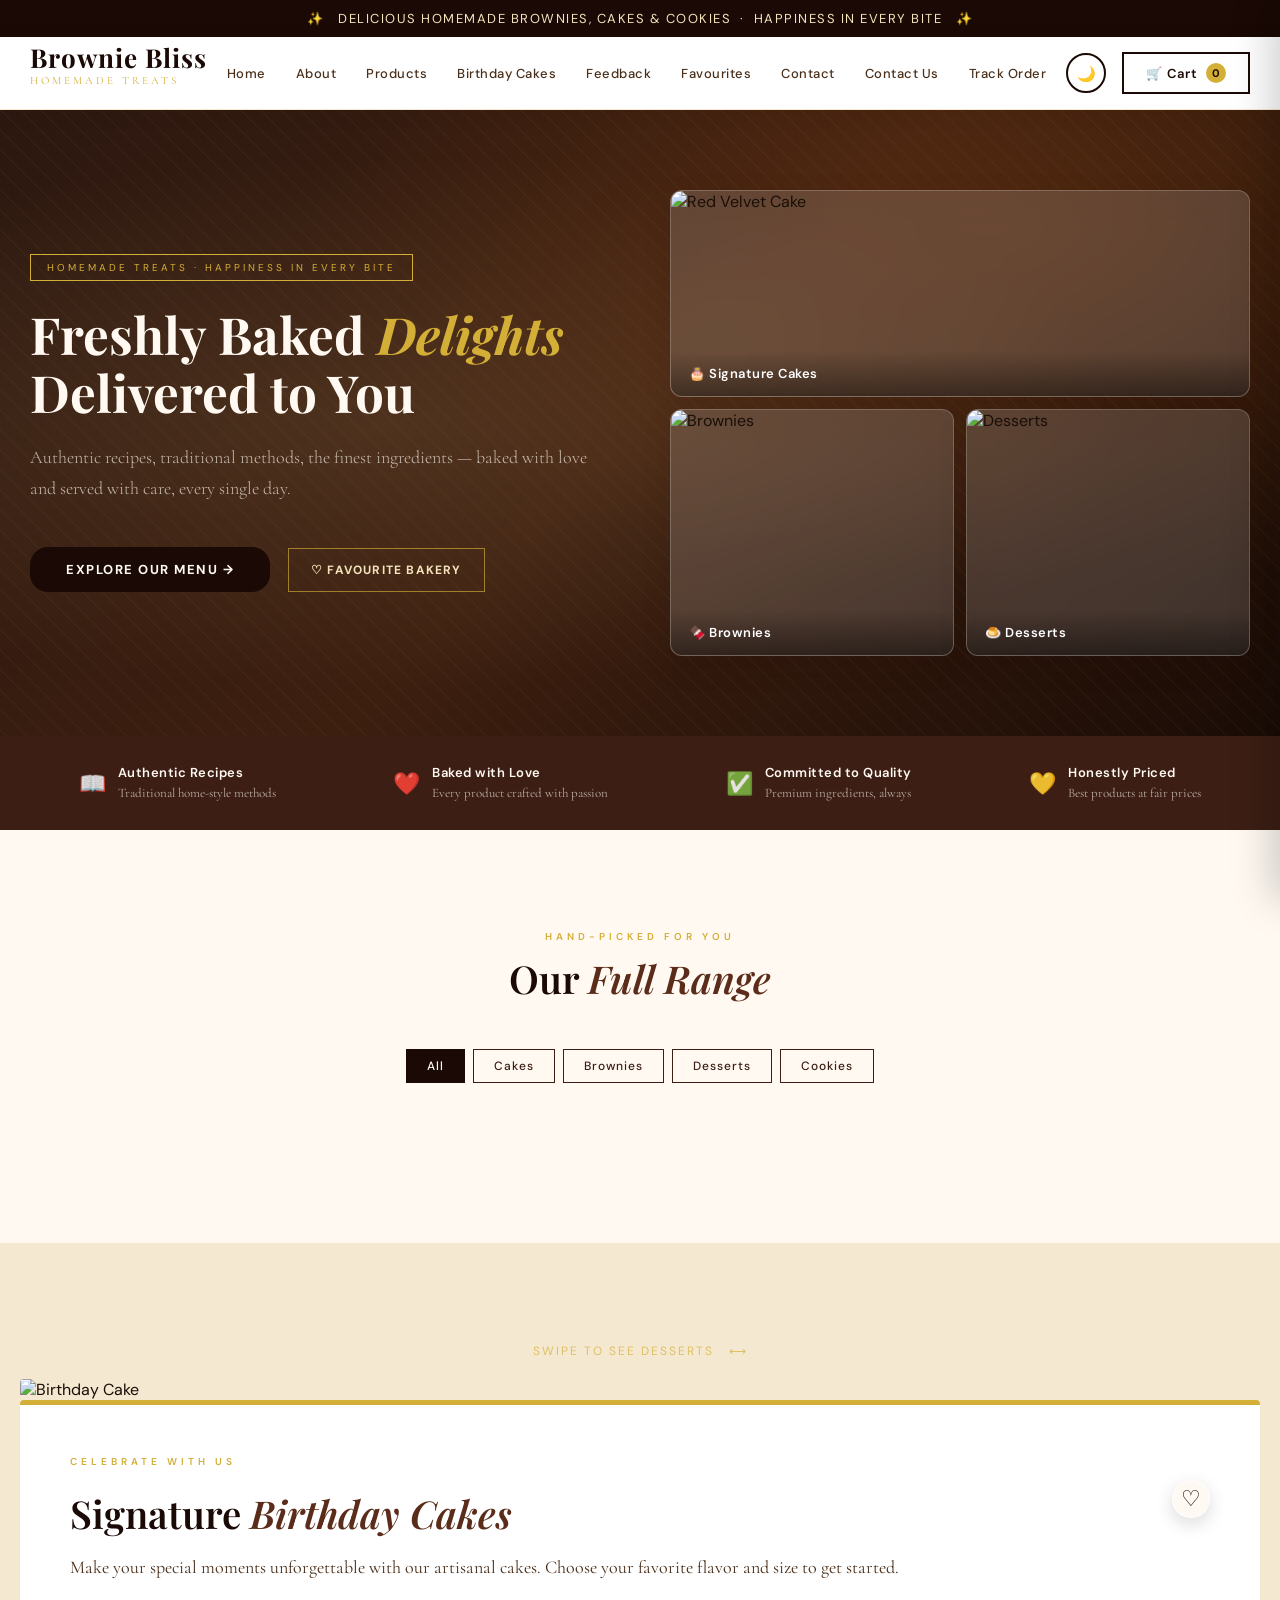
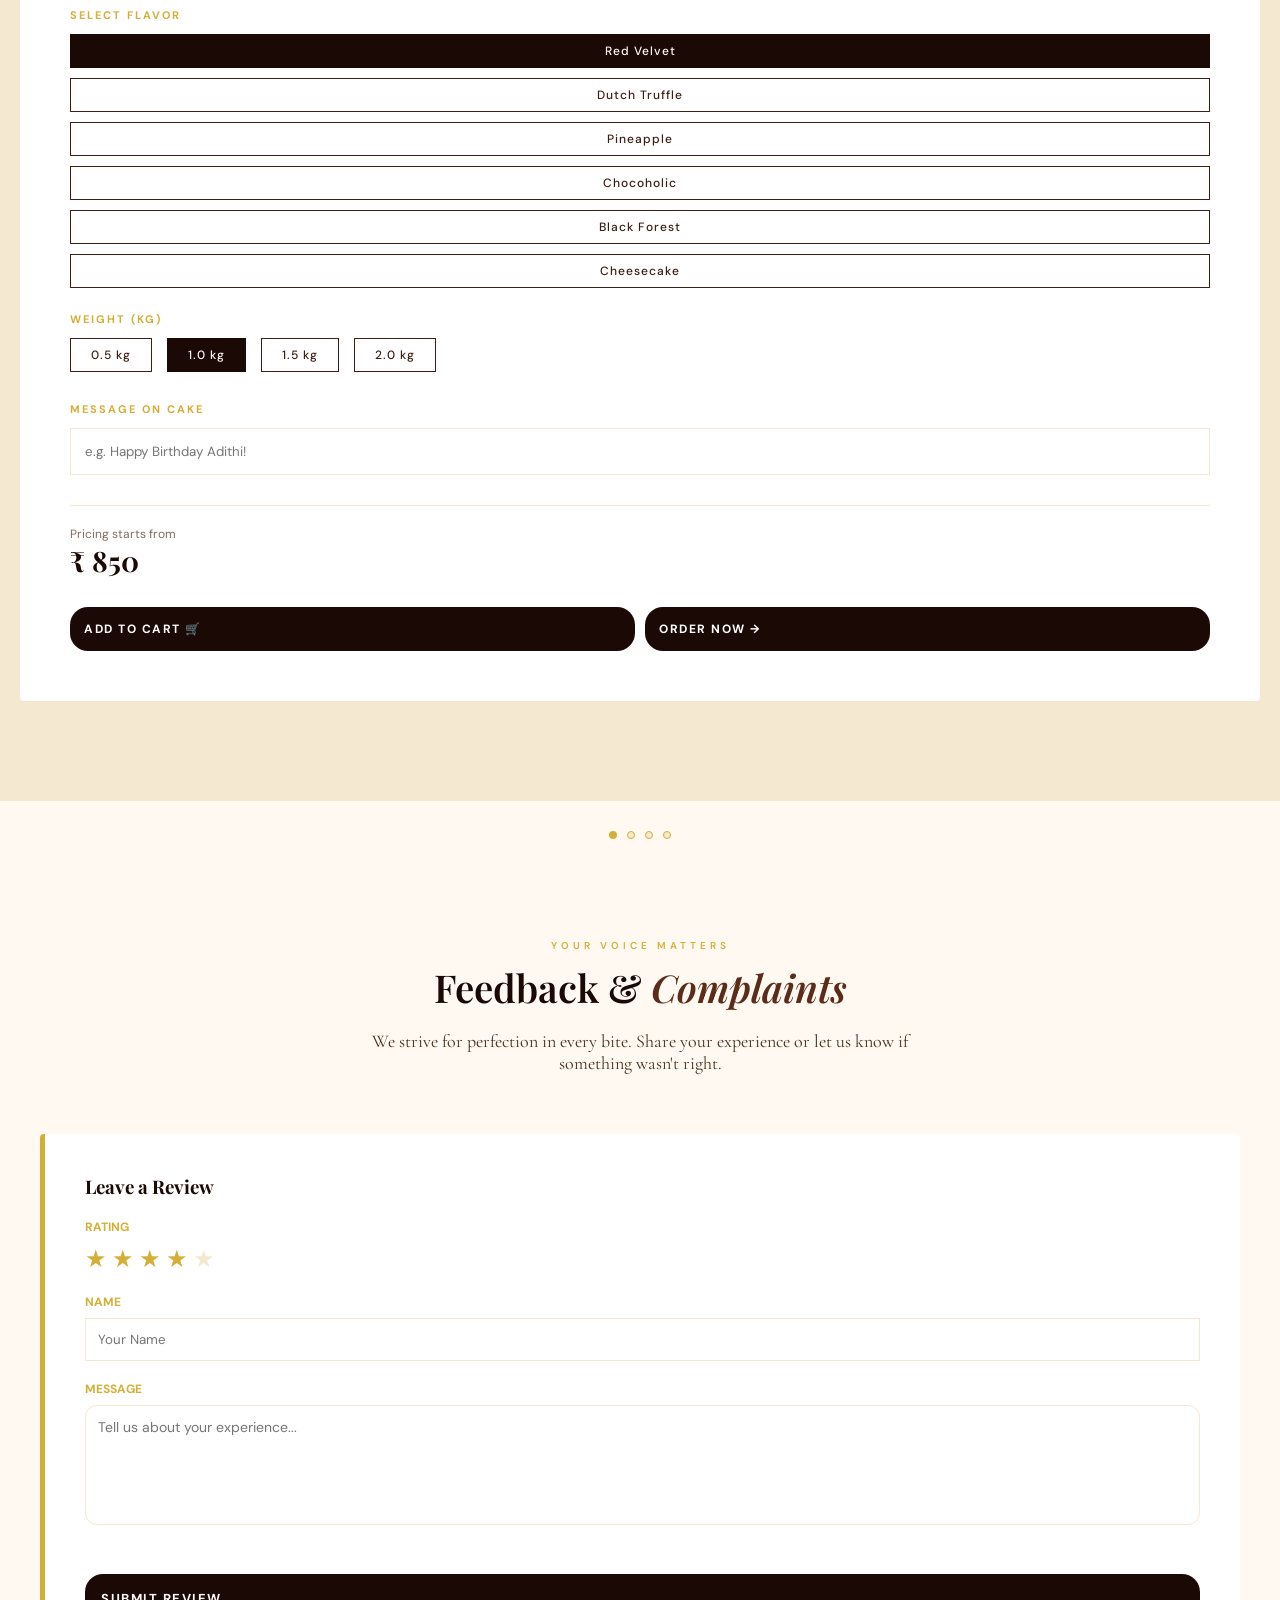
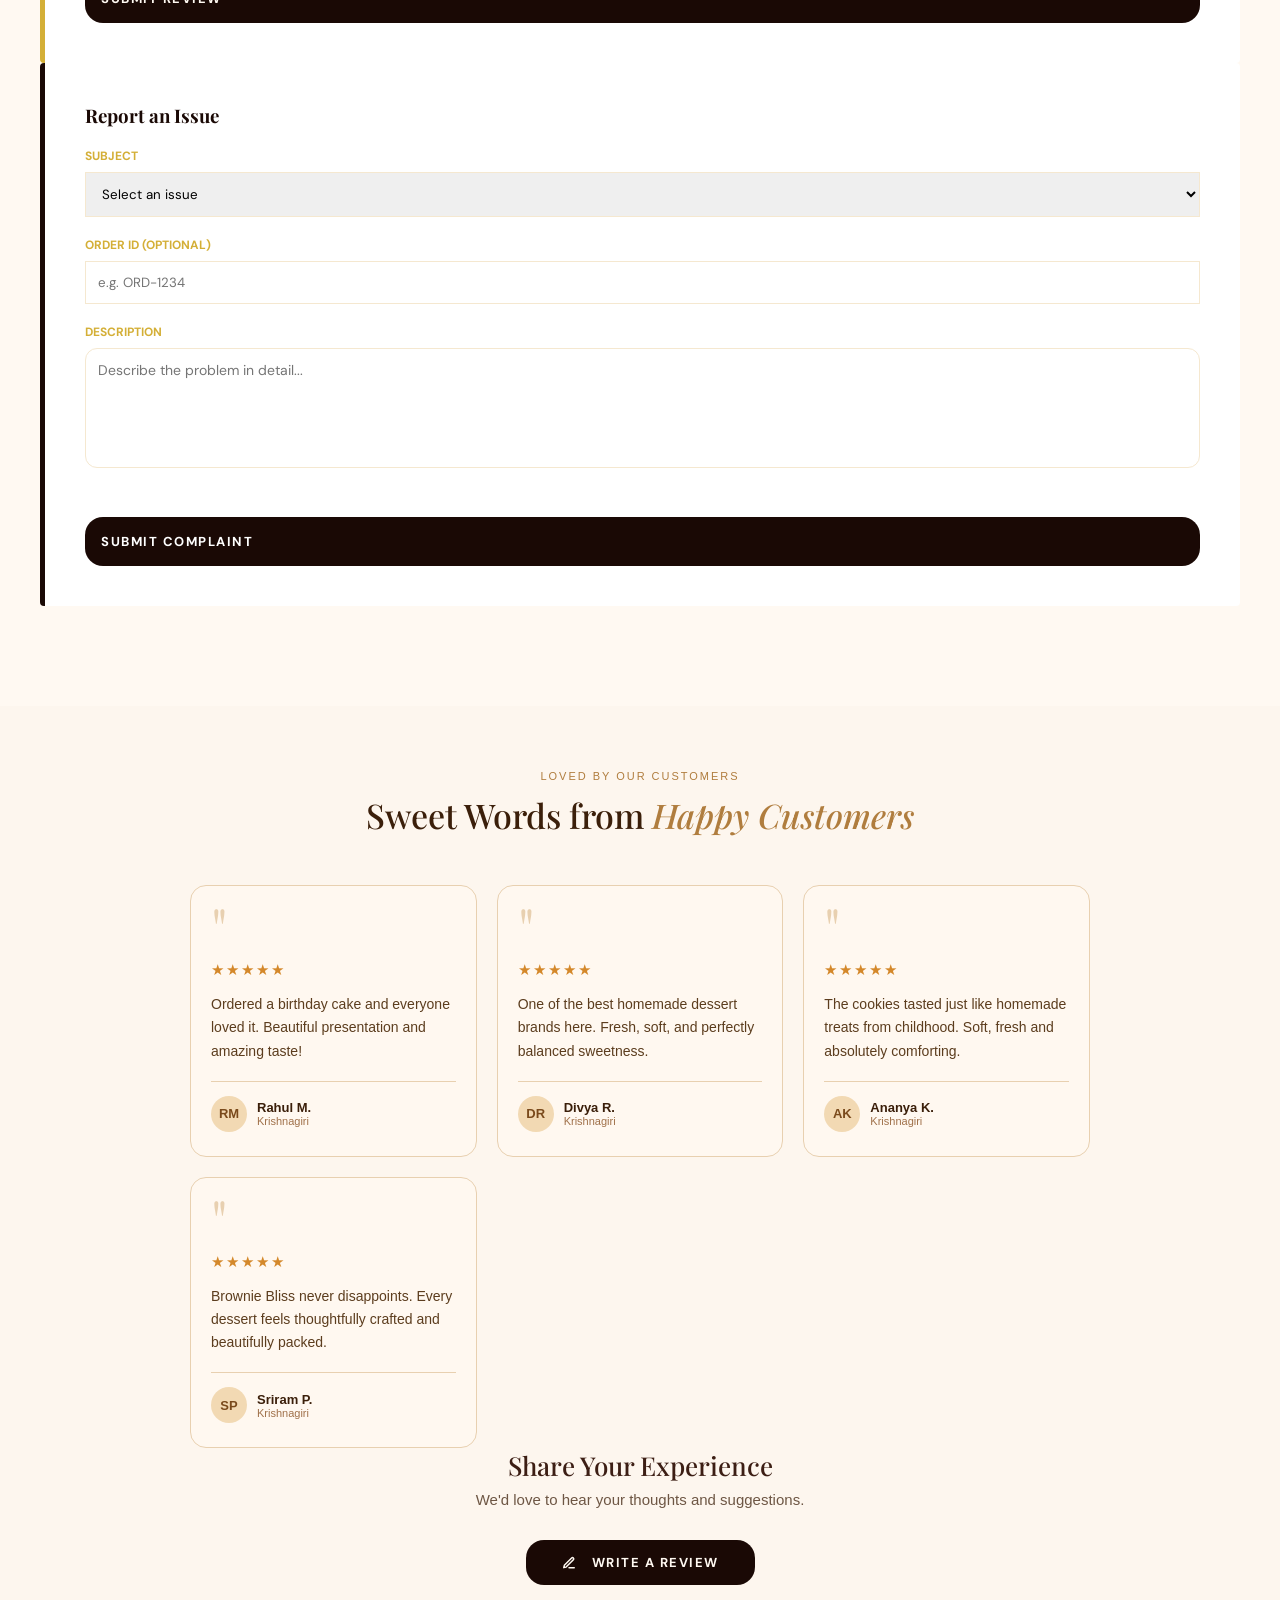
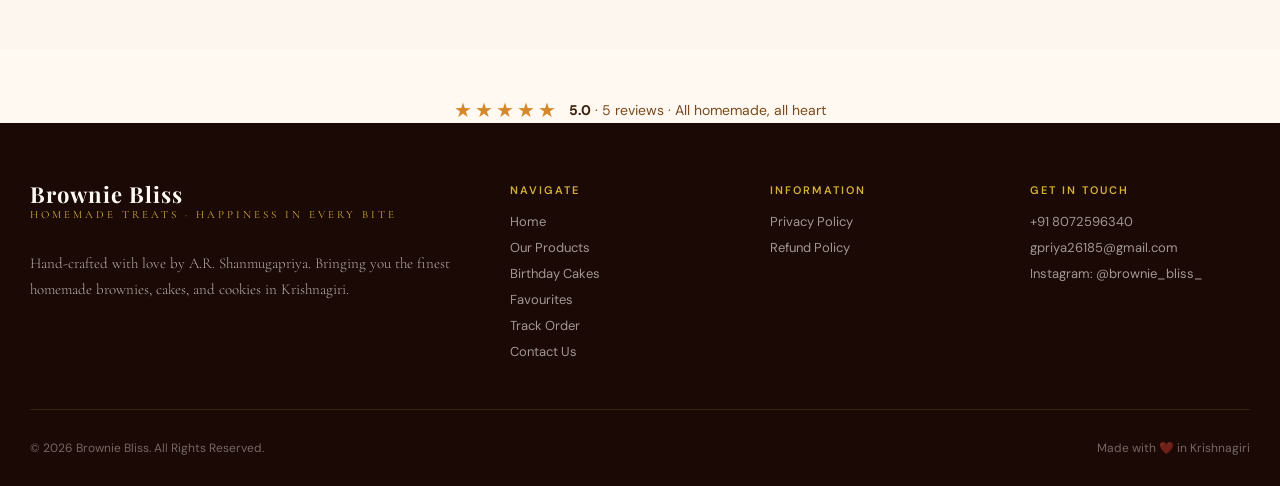
==== commit 841b7426: "Merge remote-tracking branch 'upstream/main' into Terms_&_Conditions_Page" ====
--- a/public/index.html
+++ b/public/index.html
@@ -809,9 +809,8 @@
         </div>
         <div class="footer-col">
           <h4>Information</h4>
-          <a href="privacy-policy.html">Privacy Policy</a>
-          <a href="terms-of-service.html">Terms of Service</a>
-          <a href="refund-policy.html">Refund Policy</a>
+          <a href="#">Privacy Policy</a>
+          <a href="#">Refund Policy</a>
         </div>
         <div class="footer-col">
           <h4>Get In Touch</h4>
--- a/public/style.css
+++ b/public/style.css
@@ -282,11 +282,20 @@
 }
 
 .hero-cta {
-  background: linear-gradient(135deg, #d97757, #c25a3c);
-  color: white;
-  padding: 14px;
-  border-radius: 12px;
-  font-weight: 600;
+  display: inline-flex;
+  align-items: center;
+  gap: 12px;
+  background: var(--gold);
+  color: var(--color-primary);
+  padding: 14px 36px;
+  text-decoration: none;
+  font-size: 13px;
+  font-weight: 700;
+  letter-spacing: 1.5px;
+  text-transform: uppercase;
+  transition: all 0.25s;
+  font-family: 'DM Sans', sans-serif;
+  cursor: pointer;
   border: none;
   cursor: pointer;
   transition: 0.3s ease;
@@ -3117,9 +3126,9 @@
 }
 
 .section-label {
-  font-family: "DM Sans", sans-serif;
-  font-size: 14px;
-  letter-spacing: 2px;
+  font-family: 'DM Sans', sans-serif;
+  font-size: 10px;
+  letter-spacing: 4px;
   color: var(--gold);
   text-transform: uppercase;
   margin-bottom: 12px;
@@ -3128,8 +3137,8 @@
 }
 
 .section-title {
-  font-family: "Playfair Display", serif;
-  font-size: 40px;
+  font-family: 'Playfair Display', serif;
+  font-size: clamp(28px, 3vw, 40px);
   font-weight: 600;
   line-height: 1.2;
   margin: 10px 0 15px;
@@ -4557,22 +4566,22 @@
    CONTACT PAGE
 ========================= */
 
-.contact-page {
-  position: relative;
-  padding: 70px 20px;
-  background: #f8f3ed;
-  overflow: hidden;
-}
-
-.contact-bg {
-  display: none;
+.contact-page{
+  position:relative;
+  padding:140px 40px;
+  background:#f8f3ed;
+  overflow:hidden;
+}
+
+.contact-bg{
+  display:none;
 }
 
 /* LAYOUT */
 
-.contact-inner {
-  max-width: 1200px;
-  margin: auto;
+.contact-inner{
+  max-width:1280px;
+  margin:0 auto;
 
   display: grid;
   grid-template-columns: 1fr 1fr;
@@ -4588,15 +4597,13 @@
 
 /* LEFT */
 
-.contact-desc {
-  font-family: "Cormorant Garamond", serif;
-  font-size: 28px;
-  line-height: 1.7;
-  color: #5c5148;
-  max-width: 520px;
-  line-height: 1.6;
-  opacity: 0.85;
-  margin: 30px 0 60px;
+.contact-desc{
+  font-family:'Cormorant Garamond', serif;
+  font-size:28px;
+  line-height:1.7;
+  color:#5c5148;
+
+  margin:30px 0 60px;
 }
 
 /* INFO GRID */
@@ -4646,8 +4653,8 @@
   flex-shrink: 0;
 }
 
-.contact-info-card h4 {
-  font-family: "Playfair Display", serif;
+.contact-info-card h4{
+  font-family:'Playfair Display', serif;
 
   font-size: 22px;
 
@@ -4665,8 +4672,8 @@
 
 /* HOURS */
 
-.hours-card {
-  background: #fff;
+.hours-card{
+  background:#fff;
 
   border-radius: 14px;
 
@@ -4677,10 +4684,10 @@
   margin-bottom: 30px;
 }
 
-.hours-card h3 {
-  font-family: "Playfair Display", serif;
-
-  font-size: 30px;
+.hours-card h3{
+  font-family:'Playfair Display', serif;
+
+  font-size:30px;
 
   margin-bottom: 12px;
 
@@ -4693,7 +4700,7 @@
 
   padding: 8px 0;
 
-  border-bottom: none;
+  border-bottom:1px solid rgba(0,0,0,0.06);
 }
 
 .hour-row:last-child {
@@ -4707,9 +4714,9 @@
   align-items: center;
   gap: 18px;
 
-  background: #fff;
-
-  border-radius: 24px;
+  background:#fff;
+
+  border-radius:24px;
 
   padding: 24px 28px;
 
@@ -4719,7 +4726,7 @@
 
   color: #2d211c;
 
-  transition: 0.3s ease;
+  transition:0.3s ease;
 }
 
 .insta-box:hover {
@@ -4752,23 +4759,22 @@
 
   margin-top: 4px;
 
-  font-family: "Playfair Display", serif;
+  font-family:'Playfair Display', serif;
 }
 
 /* FORM */
 
-.contact-form-box {
-  background: #fff;
-
-  border-radius: 16px;
+.contact-form-box{
+  background:#fff;
+
+  border-radius:28px;
 
   padding: 28px;
 
-  border: 1px solid rgba(0, 0, 0, 0.06);
-  display: flex;
-  flex-direction: column;
-  gap: 14px;
-  box-shadow: 0 10px 30px rgba(0, 0, 0, 0.08);
+  border:1px solid rgba(0,0,0,0.06);
+
+  box-shadow:
+    0 20px 50px rgba(0,0,0,0.04);
 }
 
 .form-top {
@@ -4783,8 +4789,8 @@
   font-size: 24px;
 }
 
-.form-top h3 {
-  font-family: "Playfair Display", serif;
+.form-top h3{
+  font-family:'Playfair Display', serif;
 
   font-size: 38px;
 
@@ -4821,7 +4827,7 @@
 
   outline: none;
 
-  transition: 0.3s ease;
+  transition:0.3s ease;
 }
 
 .contact-form-box textarea {
@@ -4874,10 +4880,15 @@
 
 /* RESPONSIVE */
 
-@media (max-width: 900px) {
-  .contact-inner {
-    grid-template-columns: 1fr;
-    gap: 35px;
+@media(max-width:950px){
+
+  .contact-page{
+    padding:100px 22px;
+  }
+
+  .contact-inner{
+    grid-template-columns:1fr;
+    gap:60px;
   }
 
   .section-title {
@@ -6747,9 +6758,9 @@
   width: 100%;
   padding: 12px 14px;
   border: 1px solid var(--cream-dark);
-  border-radius: 10px;
-  font-family: "DM Sans", sans-serif;
-  font-size: 15px;
+  border-radius: 2px;
+  font-family: 'DM Sans', sans-serif;
+  font-size: 14px;
   outline: none;
   transition: border-color 0.2s;
 }
@@ -9223,9 +9234,11 @@
   font-size: 13px !important;
   border-radius: 6px !important;
   background: var(--gold) !important;
+
+ .some-class {
   color: var(--brown-dark) !important;
 }
-
+}
 html.dark {
   --cream: #1a1008;
   --cream-dark: #221508;
@@ -9405,213 +9418,204 @@
   line-height: 1;
   backface-visibility: hidden;
 }
-.theme-toggle-btn:hover {
-  background: var(--brown-dark);
-  transform: rotate(22deg) scale(1.08);
-}
-html.dark .theme-toggle-btn {
-  border-color: var(--gold);
-}
-html.dark .theme-toggle-btn:hover {
-  background: var(--gold);
-}
+.theme-toggle-btn:hover              { background: var(--brown-dark); transform: rotate(22deg) scale(1.08); }
+html.dark .theme-toggle-btn          { border-color: var(--gold); }
+html.dark .theme-toggle-btn:hover    { background: var(--gold); }
 .stock-status {
-  margin: 8px 0;
-  padding: 6px 12px;
-  border-radius: 20px;
-  font-size: 12px;
-  font-weight: 600;
-  display: inline-block;
-  letter-spacing: 0.5px;
-  border: 1px solid;
+    margin: 8px 0;
+    padding: 6px 12px;
+    border-radius: 20px;
+    font-size: 12px;
+    font-weight: 600;
+    display: inline-block;
+    letter-spacing: 0.5px;
+    border: 1px solid;
 }
 
 .available {
-  background: #f3e5d8;
-  color: #5c3b2e;
-  border-color: #c8a58f;
+    background: #f3e5d8;
+    color: #5c3b2e;
+    border-color: #c8a58f;
 }
 
 .low-stock {
-  background: #e8d3b9;
-  color: #6b3f1d;
-  border-color: #b7865e;
+    background: #e8d3b9;
+    color: #6b3f1d;
+    border-color: #b7865e;
 }
 
 .sold-out {
-  background: #4b2e2e;
-  color: #f5e6d3;
-  border-color: #7a4b4b;
+    background: #4b2e2e;
+    color: #f5e6d3;
+    border-color: #7a4b4b;
 }
 
 .add-to-cart:disabled {
-  background: #4b2e2e;
-  color: #f5e6d3;
-  cursor: not-allowed;
-  opacity: 0.75;
-}
-.bb-reviews {
-  background: #fdf6ee;
-  padding: 64px 32px;
-  font-family: "Lato", sans-serif;
-  text-align: center;
-}
-
-.bb-reviews .eyebrow {
-  font-size: 11px;
-  letter-spacing: 0.18em;
-  color: #b07d3e;
-  text-transform: uppercase;
-  margin: 0 0 12px;
-}
-
-.bb-reviews h2 {
-  font-family: "Playfair Display", serif;
-  font-size: 34px;
-  font-weight: 500;
-  color: #3b1f0a;
-  margin: 0 0 48px;
-  line-height: 1.25;
-}
-
-.bb-reviews h2 em {
-  color: #b07d3e;
-  font-style: italic;
-}
-
-.reviews-grid {
-  display: grid;
-  grid-template-columns: repeat(auto-fit, minmax(220px, 1fr));
-  gap: 20px;
-  max-width: 900px;
-  margin: 0 auto;
-}
-
-.review-card {
-  background: #fff8f0;
-  border: 0.5px solid #e8d0b0;
-  border-radius: 16px;
-  padding: 24px 20px;
-  text-align: left;
-  position: relative;
-  display: flex;
-  flex-direction: column;
-  gap: 14px;
-}
-
-.review-card .quote-mark {
-  font-family: "Playfair Display", serif;
-  font-size: 56px;
-  color: #e8d0b0;
-  line-height: 0.6;
-  display: block;
-  margin-bottom: 4px;
-}
-
-.review-card .stars {
-  color: #d4882a;
-  font-size: 15px;
-  letter-spacing: 2px;
-}
-
-.review-card .review-text {
-  font-size: 14px;
-  line-height: 1.65;
-  color: #5c3d1e;
-  margin: 0;
-  flex: 1;
-}
-
-.review-card .reviewer {
-  display: flex;
-  align-items: center;
-  gap: 10px;
-  border-top: 0.5px solid #e8d0b0;
-  padding-top: 14px;
-  margin-top: 4px;
-}
-
-.reviewer-avatar {
-  width: 36px;
-  height: 36px;
-  border-radius: 50%;
-  display: flex;
-  align-items: center;
-  justify-content: center;
-  font-size: 13px;
-  font-weight: 700;
-  flex-shrink: 0;
-  color: #7a4a1c;
-  background: #f2d9b3;
-}
-
-.reviewer-name {
-  font-size: 13px;
-  font-weight: 700;
-  color: #3b1f0a;
-  margin: 0;
-  line-height: 1.2;
-}
-
-.reviewer-location {
-  font-size: 11px;
-  color: #a0714a;
-  margin: 0;
-}
-
-.review-card.featured {
-  border-color: #c9923a;
-  background: #fff3e4;
-  grid-column: span 2;
-}
-
-.review-card.featured .review-text {
-  font-size: 15px;
-}
-
-.featured-badge {
-  position: absolute;
-  top: 14px;
-  right: 14px;
-  background: #c9923a;
-  color: #fff8f0;
-  font-size: 10px;
-  letter-spacing: 0.1em;
-  text-transform: uppercase;
-  padding: 4px 10px;
-  border-radius: 20px;
-  font-weight: 700;
-}
-
-.bb-overall {
-  margin: 48px auto 0;
-  display: flex;
-  align-items: center;
-  justify-content: center;
-  gap: 10px;
-}
-
-.bb-overall .stars-big {
-  color: #d4882a;
-  font-size: 20px;
-  letter-spacing: 3px;
-}
-
-.bb-overall .rating-text {
-  font-size: 14px;
-  color: #7a4a1c;
-}
-
-.bb-overall .rating-text strong {
-  font-weight: 700;
-  color: #3b1f0a;
-}
-
-@media (max-width: 500px) {
+    background: #4b2e2e;
+    color: #f5e6d3;
+    cursor: not-allowed;
+    opacity: 0.75;
+}
+  .bb-reviews {
+    background: #fdf6ee;
+    padding: 64px 32px;
+    font-family: 'Lato', sans-serif;
+    text-align: center;
+  }
+
+  .bb-reviews .eyebrow {
+    font-size: 11px;
+    letter-spacing: 0.18em;
+    color: #b07d3e;
+    text-transform: uppercase;
+    margin: 0 0 12px;
+  }
+
+  .bb-reviews h2 {
+    font-family: 'Playfair Display', serif;
+    font-size: 34px;
+    font-weight: 500;
+    color: #3b1f0a;
+    margin: 0 0 48px;
+    line-height: 1.25;
+  }
+
+  .bb-reviews h2 em {
+    color: #b07d3e;
+    font-style: italic;
+  }
+
+  .reviews-grid {
+    display: grid;
+    grid-template-columns: repeat(auto-fit, minmax(220px, 1fr));
+    gap: 20px;
+    max-width: 900px;
+    margin: 0 auto;
+  }
+
+  .review-card {
+    background: #fff8f0;
+    border: 0.5px solid #e8d0b0;
+    border-radius: 16px;
+    padding: 24px 20px;
+    text-align: left;
+    position: relative;
+    display: flex;
+    flex-direction: column;
+    gap: 14px;
+  }
+
+  .review-card .quote-mark {
+    font-family: 'Playfair Display', serif;
+    font-size: 56px;
+    color: #e8d0b0;
+    line-height: 0.6;
+    display: block;
+    margin-bottom: 4px;
+  }
+
+  .review-card .stars {
+    color: #d4882a;
+    font-size: 15px;
+    letter-spacing: 2px;
+  }
+
+  .review-card .review-text {
+    font-size: 14px;
+    line-height: 1.65;
+    color: #5c3d1e;
+    margin: 0;
+    flex: 1;
+  }
+
+  .review-card .reviewer {
+    display: flex;
+    align-items: center;
+    gap: 10px;
+    border-top: 0.5px solid #e8d0b0;
+    padding-top: 14px;
+    margin-top: 4px;
+  }
+
+  .reviewer-avatar {
+    width: 36px;
+    height: 36px;
+    border-radius: 50%;
+    display: flex;
+    align-items: center;
+    justify-content: center;
+    font-size: 13px;
+    font-weight: 700;
+    flex-shrink: 0;
+    color: #7a4a1c;
+    background: #f2d9b3;
+  }
+
+  .reviewer-name {
+    font-size: 13px;
+    font-weight: 700;
+    color: #3b1f0a;
+    margin: 0;
+    line-height: 1.2;
+  }
+
+  .reviewer-location {
+    font-size: 11px;
+    color: #a0714a;
+    margin: 0;
+  }
+
   .review-card.featured {
-    grid-column: span 1;
-  }
-}
+    border-color: #c9923a;
+    background: #fff3e4;
+    grid-column: span 2;
+  }
+
+  .review-card.featured .review-text {
+    font-size: 15px;
+  }
+
+  .featured-badge {
+    position: absolute;
+    top: 14px;
+    right: 14px;
+    background: #c9923a;
+    color: #fff8f0;
+    font-size: 10px;
+    letter-spacing: 0.1em;
+    text-transform: uppercase;
+    padding: 4px 10px;
+    border-radius: 20px;
+    font-weight: 700;
+  }
+
+  .bb-overall {
+    margin: 48px auto 0;
+    display: flex;
+    align-items: center;
+    justify-content: center;
+    gap: 10px;
+  }
+
+  .bb-overall .stars-big {
+    color: #d4882a;
+    font-size: 20px;
+    letter-spacing: 3px;
+  }
+
+  .bb-overall .rating-text {
+    font-size: 14px;
+    color: #7a4a1c;
+  }
+
+  .bb-overall .rating-text strong {
+    font-weight: 700;
+    color: #3b1f0a;
+  }
+
+  @media (max-width: 500px) {
+    .review-card.featured { grid-column: span 1; }
+  }
 
 .customize-modal {
   background: var(--cream);
@@ -10285,95 +10289,90 @@
 /* Birthday Slider */
 .birthday-slider::-webkit-scrollbar {
   display: none;
-}
-
-.birthday-slider {
-  -ms-overflow-style: none;
-  scrollbar-width: none;
-}
-
-/* Price Filter */
-.price-filter-wrapper {
-  display: flex;
-  justify-content: center;
-  margin: 40px 0 55px;
-}
-
 .price-filter {
-  display: flex !important;
-  justify-content: center !important;
-  align-items: center !important;
-  gap: 14px !important;
-  margin: 35px 0 !important;
+  display: flex;
+  align-items: center;
+  gap: 18px;
 
   padding: 16px 28px;
+
   background: rgba(255, 248, 243, 0.75);
+
   backdrop-filter: blur(12px);
 
-  border: 1px solid rgba(255, 255, 255, 0.4);
+  border: 1px solid rgba(255,255,255,0.4);
   border-radius: 999px;
 
   box-shadow:
     0 8px 30px rgba(111, 67, 44, 0.08),
-    inset 0 1px 0 rgba(255, 255, 255, 0.6);
-
-  transition: all 0.3s ease;
-}
-
-.price-filter:hover {
-  transform: translateY(-2px);
+    inset 0 1px 0 rgba(255,255,255,0.6);
+
+    transition: all 0.3s ease;
+  }
+
+  .price-filter:hover {
+    transform: translateY(-2px);
 
   box-shadow:
     0 12px 35px rgba(111, 67, 44, 0.12),
-    inset 0 1px 0 rgba(255, 255, 255, 0.7);
+    inset 0 1px 0 rgba(255,255,255,0.7);
 }
 
 .price-filter label {
   font-size: 20px !important;
-  font-family: "Playfair Display", serif !important;
+  font-family: 'Playfair Display', serif !important;
   color: #5c372c !important;
 }
 
 .custom-price-filter {
-  appearance: none !important;
+  appearance: none;
   -webkit-appearance: none;
   -moz-appearance: none;
 
-  background-color: #fff4ec !important;
-  border: 2px solid #c89b7b !important;
-  border-radius: 30px !important;
-
-  padding: 12px 50px 12px 20px !important;
-  min-width: 220px;
-
-  text-align: left;
-  color: #5c372c !important;
+  border: none;
+  outline: none;
+
+  background: linear-gradient(
+    135deg,
+    #fffaf7,
+    #fdf1e7
+  );
+
+  padding: 12px 42px 12px 18px;
+
+  border-radius: 999px;
+
+  color: #5c372c;
 
   font-size: 15px !important;
   font-weight: 600 !important;
-  font-family: "DM Sans", sans-serif !important;
-
-  cursor: pointer !important;
-  outline: none !important;
-
-  box-shadow: 0 4px 12px rgba(0, 0, 0, 0.08) !important;
+  font-family: 'DM Sans', sans-serif !important;
+
+  cursor: pointer;
+
+  box-shadow: 0 4px 12px rgba(0,0,0,0.08) !important;
 
   background-image: url("data:image/svg+xml;utf8,<svg fill='%235c372c' height='20' viewBox='0 0 20 20' width='20' xmlns='http://www.w3.org/2000/svg'><path d='M5 7l5 5 5-5z'/></svg>");
   background-repeat: no-repeat;
   background-position: right 16px center;
 
-  transition: all 0.3s ease;
-}
+    transition: all 0.3s ease;
+  }
 
 .custom-price-filter:hover {
-  background: linear-gradient(135deg, #fff5ef, #fde7d8);
-
-  transform: scale(1.02);
-}
+  background: linear-gradient(
+    135deg,
+    #fff5ef,
+    #fde7d8
+  );
+
+    transform: scale(1.02);
+  }
 
 .custom-price-filter:focus {
   box-shadow: 0 0 0 4px rgba(181, 131, 102, 0.18);
 }
+
 
 .custom-price-filter {
   appearance: none !important;
@@ -10441,6 +10440,7 @@
 /* ============================= */
 
 @media (max-width: 768px) {
+
   section,
   .products-section,
   .birthday-section,
@@ -10463,6 +10463,7 @@
 /* ============================= */
 
 @media (max-width: 900px) {
+
   .hero-content {
     grid-template-columns: 1fr !important;
     gap: 40px !important;
@@ -10489,6 +10490,7 @@
 /* ============================= */
 
 @media (max-width: 900px) {
+
   .bday-slide > div {
     grid-template-columns: 1fr !important;
     gap: 30px !important;
@@ -10514,6 +10516,7 @@
 /* ============================= */
 
 @media (max-width: 768px) {
+
   /* Flavor grids */
   div[style*="repeat(3, 1fr)"] {
     grid-template-columns: repeat(2, 1fr) !important;
@@ -10535,16 +10538,18 @@
   }
 }
 
-.feedback-grid {
-  display: grid;
-  grid-template-columns: 1fr 1fr;
-  gap: 40px;
-}
-
-@media (max-width: 768px) {
-  .feedback-grid {
-    grid-template-columns: 1fr;
-  }
+.feedback-grid{
+  display:grid;
+  grid-template-columns:1fr 1fr;
+  gap:40px;
+}
+
+@media (max-width:768px){
+
+  .feedback-grid{
+    grid-template-columns:1fr;
+  }
+
 }
 /* ============================= */
 /* BUTTON FIXES */
@@ -10558,6 +10563,7 @@
 }
 
 @media (max-width: 768px) {
+
   .hero-cta {
     width: 100%;
   }
@@ -10573,6 +10579,7 @@
 /* ============================= */
 
 @media (max-width: 900px) {
+
   nav {
     display: none;
   }
@@ -10606,6 +10613,7 @@
 /* ============================= */
 
 @media (max-width: 768px) {
+
   .values-inner {
     grid-template-columns: 1fr !important;
     gap: 20px;
@@ -10631,6 +10639,7 @@
 /* ============================= */
 
 @media (max-width: 768px) {
+
   .footer-top {
     grid-template-columns: 1fr !important;
     gap: 40px;
@@ -10642,6 +10651,7 @@
 /* ============================= */
 
 @media (max-width: 768px) {
+
   .cart-sidebar {
     width: 100% !important;
     max-width: 100vw;
@@ -10659,33 +10669,35 @@
   }
 }
 
-.birthday-grid {
-  max-width: 1300px;
-  margin: 0 auto;
-  display: grid;
-  grid-template-columns: 1fr 1.2fr;
-  gap: 60px;
-  align-items: center;
-}
-
-@media (max-width: 768px) {
-  .birthday-grid {
-    grid-template-columns: 1fr;
-    gap: 30px;
-  }
-}
-
-@media (max-width: 768px) {
-  nav {
-    display: none;
-  }
-
-  .menu-toggle {
-    display: block;
-  }
-}
-.menu-toggle {
-  display: none;
+.birthday-grid{
+  max-width:1300px;
+  margin:0 auto;
+  display:grid;
+  grid-template-columns:1fr 1.2fr;
+  gap:60px;
+  align-items:center;
+}
+
+@media (max-width:768px){
+  .birthday-grid{
+    grid-template-columns:1fr;
+    gap:30px;
+  }
+}
+
+@media (max-width:768px){
+
+  nav{
+    display:none;
+  }
+
+  .menu-toggle{
+    display:block;
+  }
+
+}
+.menu-toggle{
+  display:none;
 }
 
 #scrollTopBtn:hover {
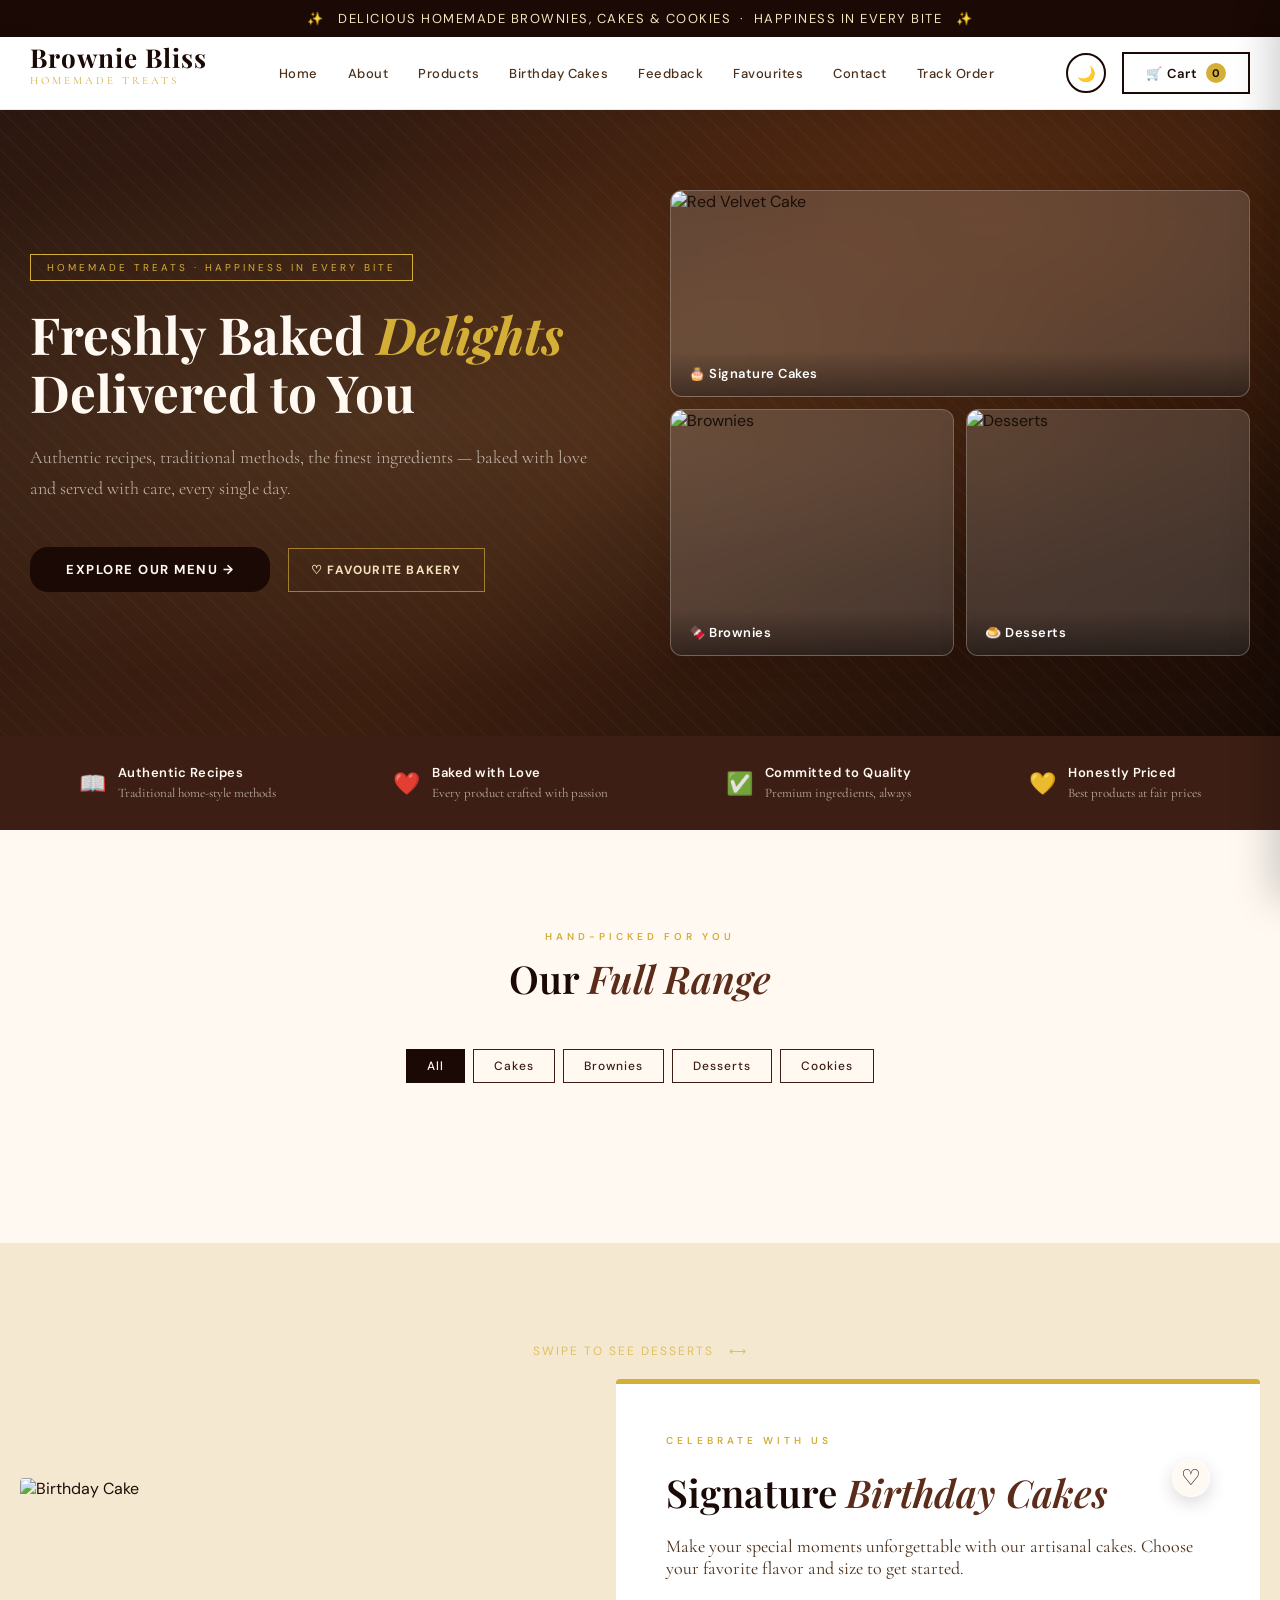
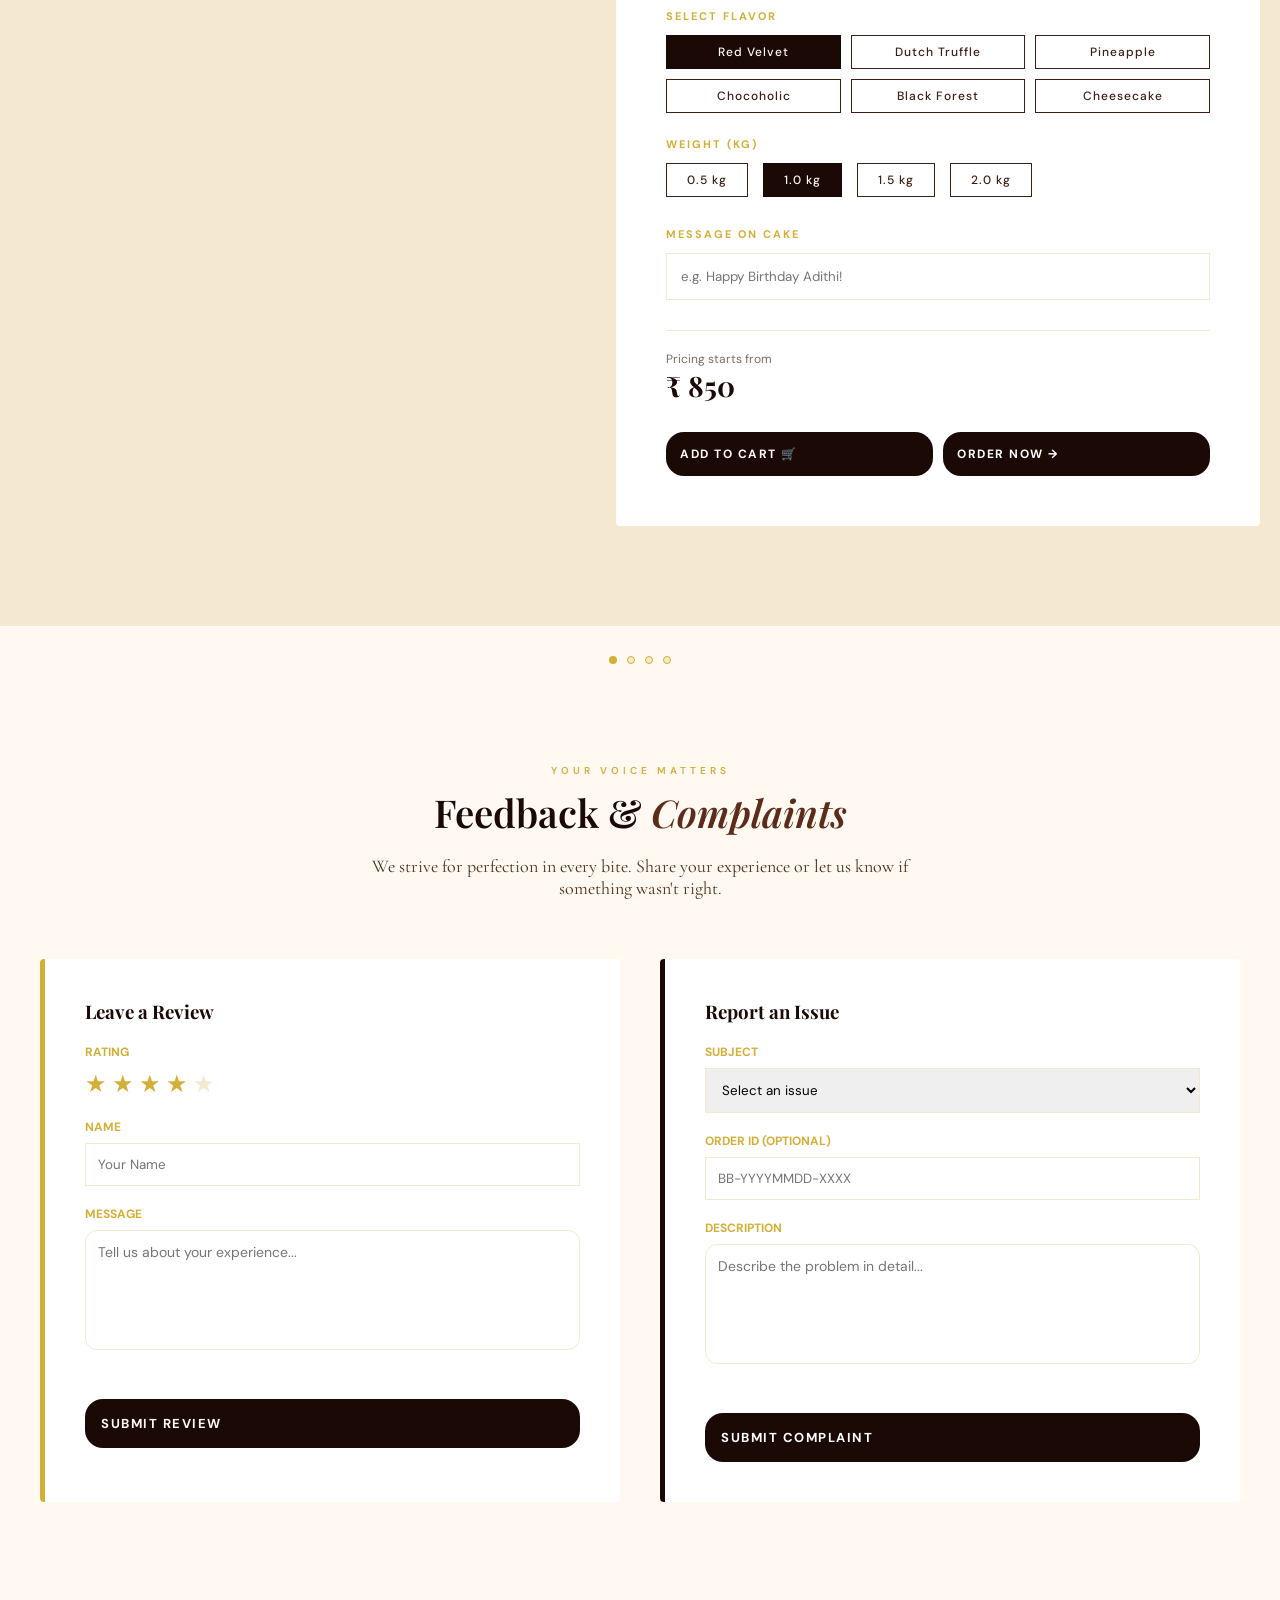
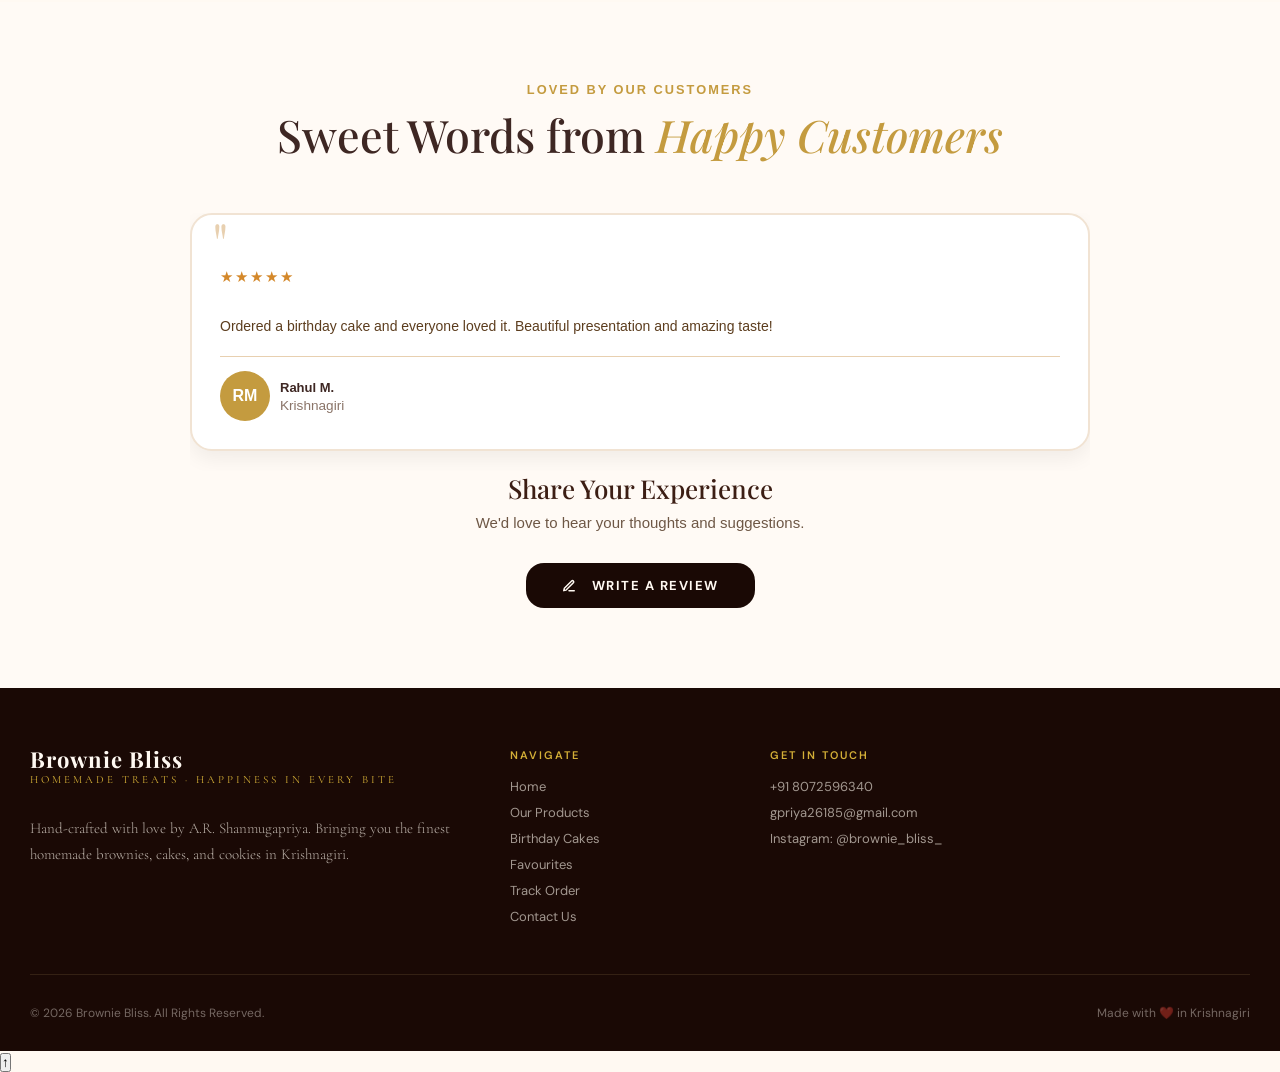
==== commit 5d9e0f27: "Merge branch 'main' into cursor" ====
--- a/public/index.html
+++ b/public/index.html
@@ -1,4 +1,4 @@
-<!DOCTYPE html>
+<!doctype html>
 <html lang="en">
 
 <head>
@@ -22,11 +22,12 @@
   </script>
 </head>
 
-<body id="home">
-
-  <!-- ANNOUNCEMENT -->
-  <div class="announcement">✨ &nbsp; DELICIOUS HOMEMADE BROWNIES, CAKES & COOKIES &nbsp;·&nbsp; HAPPINESS IN EVERY
-    BITE &nbsp; ✨</div>
+  <body id="home">
+    <!-- ANNOUNCEMENT -->
+    <div class="announcement">
+      ✨ &nbsp; DELICIOUS HOMEMADE BROWNIES, CAKES & COOKIES &nbsp;·&nbsp;
+      HAPPINESS IN EVERY BITE &nbsp; ✨
+    </div>
 
   <!-- HEADER -->
   <header>
@@ -43,8 +44,7 @@
         <a href="#feedback">Feedback</a>
         <a href="favourites.html">Favourites <span class="nav-count" data-favourites-count
             style="display:none">0</span></a>
-        <a href="index.html#contact">Contact</a>
-        <a href="contact.html">Contact Us</a>
+        <a href="contact.html">Contact</a>
         <a href="track.html">Track Order</a>
       </nav>
       <button class="menu-toggle" onclick="toggleMenu()">
@@ -142,48 +142,41 @@
     </div>
   </section>
   <!-- VALUES STRIP -->
-  <div class="values-strip" id="about">
-
-    <div class="values-inner" data-aos="fade-up">
-
-      <div class="value-item">
-        <span class="value-icon">📖</span>
-
-        <div class="value-text">
-          <strong>Authentic Recipes</strong>
-          <span>Traditional home-style methods</span>
-        </div>
-      </div>
-
-      <div class="value-item">
-        <span class="value-icon">❤️</span>
-
-        <div class="value-text">
-          <strong>Baked with Love</strong>
-          <span>Every product crafted with passion</span>
-        </div>
-      </div>
-
-      <div class="value-item">
-        <span class="value-icon">✅</span>
-
-        <div class="value-text">
-          <strong>Committed to Quality</strong>
-          <span>Premium ingredients, always</span>
-        </div>
-      </div>
-
-      <div class="value-item">
-        <span class="value-icon">💛</span>
-
-        <div class="value-text">
-          <strong>Honestly Priced</strong>
-          <span>Best products at fair prices</span>
-        </div>
-      </div>
-
-    </div>
-  </div>
+    <div class="values-strip" id="about">
+      <div class="values-inner">
+        <div class="value-item">
+          <span class="value-icon">📖</span>
+          <div class="value-text">
+            <strong>Authentic Recipes</strong>
+            <span>Traditional home-style methods</span>
+          </div>
+        </div>
+        <div class="value-item">
+          <span class="value-icon">❤️</span>
+          <div class="value-text">
+            <strong>Baked with Love</strong>
+            <span>Every product crafted with passion</span>
+          </div>
+        </div>
+        <div class="value-item">
+          <span class="value-icon">✅</span>
+          <div class="value-text">
+            <strong>Committed to Quality</strong>
+            <span>Premium ingredients, always</span>
+          </div>
+        </div>
+        <div class="value-item">
+          <span class="value-icon">💛</span>
+          <div class="value-text">
+            <strong>Honestly Priced</strong>
+            <span>Best products at fair prices</span>
+          </div>
+        </div>
+    </div>
+    </div>
+  
+
+
   <!-- PRODUCTS SECTION -->
   <section class="products-section" id="products" style="padding: 100px 30px; background: var(--cream);">
     <div class="products-inner">
@@ -199,17 +192,30 @@
 
       </div>
 
-      <div class="filter-tabs" style="margin-bottom: 60px;">
-        <button class="filter-tab active" onclick="filterProducts('all', this)">All</button>
-        <button class="filter-tab" onclick="filterProducts('cakes', this)">Cakes</button>
-        <button class="filter-tab" onclick="filterProducts('brownies', this)">Brownies</button>
-        <button class="filter-tab" onclick="filterProducts('desserts', this)">Desserts</button>
-        <button class="filter-tab" onclick="filterProducts('cookies', this)">Cookies</button>
-      </div>
-
-      <div class="products-grid" id="productsGrid"></div>
-    </div>
-  </section>
+        <div class="filter-tabs" style="margin-bottom: 60px">
+          <button
+            class="filter-tab active"
+            onclick="filterProducts('all', this)"
+          >
+            All
+          </button>
+          <button class="filter-tab" onclick="filterProducts('cakes', this)">
+            Cakes
+          </button>
+          <button class="filter-tab" onclick="filterProducts('brownies', this)">
+            Brownies
+          </button>
+          <button class="filter-tab" onclick="filterProducts('desserts', this)">
+            Desserts
+          </button>
+          <button class="filter-tab" onclick="filterProducts('cookies', this)">
+            Cookies
+          </button>
+        </div>
+
+        <div class="products-grid" id="productsGrid"></div>
+      </div>
+    </section>
 
   <!-- BIRTHDAY & DESSERT SLIDER SECTION -->
   <section class="birthday-section" data-aos="fade-up"
@@ -593,18 +599,19 @@
         </p>
       </div>
 
-      <div class="feedback-grid">
+      <div style="display: grid; grid-template-columns: 1fr 1fr; gap: 40px;">
+ 
         <!-- Feedback Area -->
         <div
           style="background: var(--white); padding: 40px; border-radius: 4px; box-shadow: var(--shadow); border-left: 5px solid var(--gold);">
           <h3 style="font-family: 'Playfair Display', serif; margin-bottom: 20px; color: var(--brown-dark);">Leave a
             Review</h3>
           <form
-            onsubmit="event.preventDefault(); const rating = this.querySelector('.star-rating')?.getAttribute('data-rating') || '4'; showToast('Thank you for your ' + rating + '-star feedback! ⭐'); this.reset();">
+            onsubmit="event.preventDefault(); showToast('Thank you for your feedback! ⭐'); this.reset();">
             <div style="margin-bottom: 20px;">
               <label
                 style="display: block; font-size: 12px; font-weight: 700; color: var(--gold); margin-bottom: 8px; text-transform: uppercase;">Rating</label>
-              <div class="star-rating" data-rating="4" data-inactive-color="var(--cream-dark)"
+              <div
                 style="display: flex; gap: 5px; font-size: 24px; color: var(--gold); cursor: pointer;">
                 <span>★</span><span>★</span><span>★</span><span>★</span><span style="color: var(--cream-dark);">★</span>
               </div>
@@ -648,7 +655,7 @@
               <label
                 style="display: block; font-size: 12px; font-weight: 700; color: var(--gold); margin-bottom: 8px; text-transform: uppercase;">Order
                 ID (Optional)</label>
-              <input type="text" placeholder="e.g. ORD-1234"
+              <input type="text" placeholder="BB-YYYYMMDD-XXXX"
                 style="width: 100%; padding: 12px; border: 1px solid var(--cream-dark); outline: none; font-family: 'DM Sans', sans-serif;">
             </div>
             <div style="margin-bottom: 20px;">
@@ -775,16 +782,9 @@
         </form>
       </div>
     </div>
-    </div>
-
-    </div>
-  </section>
-
-  <div class="bb-overall">
-    <span class="stars-big">★★★★★</span>
-    <p class="rating-text"><strong>5.0</strong> · 5 reviews · All homemade, all heart</p>
-  </div>
-
+
+      </div>
+    </section>
 
   <!-- FOOTER -->
   <footer id="contact">
@@ -807,7 +807,7 @@
           <a href="track.html">Track Order</a>
           <a href="contact.html">Contact Us</a>
         </div>
-        <div class="footer-col">
+        <div class="footer-col" style="display: none;">
           <h4>Information</h4>
           <a href="#">Privacy Policy</a>
           <a href="#">Refund Policy</a>
@@ -828,30 +828,109 @@
 
   </footer>
 
-  <!-- SHARED COMPONENTS -->
-  <div class="cart-overlay" id="cartOverlay" onclick="closeCart()"></div>
-  <div class="cart-sidebar" id="cartSidebar">
-    <div class="cart-header">
-      <span class="cart-title">Your Cart 🛒</span>
-      <button class="cart-close" onclick="closeCart()">✕</button>
-    </div>
-    <div class="cart-items" id="cartItems"></div>
-    <div class="cart-footer" id="cartFooter" style="display:none">
-      <div class="cart-total">
-        <span class="cart-total-label">Total Amount</span>
-        <span class="cart-total-amt" id="cartTotal">₹0</span>
-      </div>
-      <button class="whatsapp-btn" onclick="sendToWhatsApp()">
-        Order via WhatsApp
-      </button>
-      <p class="whatsapp-note">You'll be redirected to WhatsApp to confirm your order</p>
-    </div>
-  </div>
+    <!-- SHARED COMPONENTS -->
+    <div class="cart-overlay" id="cartOverlay" onclick="closeCart()"></div>
+    <div class="cart-sidebar" id="cartSidebar">
+      <div class="cart-header">
+        <span class="cart-title">Your Cart 🛒</span>
+        <button class="cart-close" onclick="closeCart()">✕</button>
+      </div>
+      <div class="cart-items" id="cartItems"></div>
+      <div class="cart-footer" id="cartFooter" style="display: none">
+        <div class="cart-total">
+          <span class="cart-total-label">Total Amount</span>
+          <span class="cart-total-amt" id="cartTotal">₹0</span>
+        </div>
+        <button class="whatsapp-btn" onclick="sendToWhatsApp()">
+          Order via WhatsApp
+        </button>
+        <p class="whatsapp-note">
+          You'll be redirected to WhatsApp to confirm your order
+        </p>
+      </div>
+    </div>
 
   <!-- TOAST -->
   <div class="toast" id="toast"></div>
   <button id="scrollTopBtn" onclick="scrollToTop()">↑</button>
   <script src="script.js"></script>
+  <!-- Animated Cursor -->
+<div id="bb-cursor"></div>
+<script>
+  /* =========================================
+   BROWNIE BLISS ANIMATED CURSOR
+
+const bbCursor = document.getElementById("bb-cursor");
+
+let mouseX = 0;
+let mouseY = 0;
+
+let currentX = 0;
+let currentY = 0;
+
+/* Track Mouse */
+
+document.addEventListener("mousemove", (e) => {
+  mouseX = e.clientX;
+  mouseY = e.clientY;
+});
+
+/* Smooth Cursor Animation */
+
+function animateCursor() {
+  currentX += (mouseX - currentX) * 0.15;
+  currentY += (mouseY - currentY) * 0.15;
+
+  bbCursor.style.left = currentX + "px";
+  bbCursor.style.top = currentY + "px";
+
+  requestAnimationFrame(animateCursor);
+}
+
+animateCursor();
+
+/* Hover Effect */
+
+document.querySelectorAll(
+  "a, button, input, textarea, select, .hero-card, .review-card"
+).forEach((el) => {
+
+  el.addEventListener("mouseenter", () => {
+    bbCursor.classList.add("hover");
+  });
+
+  el.addEventListener("mouseleave", () => {
+    bbCursor.classList.remove("hover");
+  });
+
+});
+
+/* Scroll Animation */
+
+let scrollTimer;
+
+window.addEventListener("scroll", () => {
+
+  bbCursor.classList.add("scroll-glow");
+
+  clearTimeout(scrollTimer);
+
+  scrollTimer = setTimeout(() => {
+    bbCursor.classList.remove("scroll-glow");
+  }, 180);
+
+});
+
+/* Hide when mouse leaves window */
+
+document.addEventListener("mouseleave", () => {
+  bbCursor.style.opacity = "0";
+});
+
+document.addEventListener("mouseenter", () => {
+  bbCursor.style.opacity = "1";
+});
+</script>
   <script src="https://unpkg.com/aos@2.3.4/dist/aos.js"></script>
 </body>
 
--- a/public/style.css
+++ b/public/style.css
@@ -10409,6 +10409,284 @@
   color: #5c372c !important;
 }
 
+} 
+/* ===== Reviews Section ===== */
+
+.bb-reviews {
+  padding: 80px 40px;
+  background: #fffaf5;
+  text-align: center;
+}
+
+.bb-reviews .eyebrow {
+  color: #c49b3f;
+  text-transform: uppercase;
+  letter-spacing: 2px;
+  font-size: 0.8rem;
+  margin-bottom: 10px;
+  font-weight: 600;
+}
+
+.bb-reviews h2 {
+  font-family: 'Playfair Display', serif;
+  font-size: 2.8rem;
+  margin-bottom: 50px;
+  color: #3e2723;
+}
+
+.bb-reviews h2 em {
+  color: #c49b3f;
+  font-style: italic;
+}
+
+/* ===== Horizontal Scroll Layout ===== */
+
+.reviews-grid {
+  display: flex;
+  gap: 25px;
+  overflow-x: auto;
+  padding-bottom: 20px;
+  scroll-behavior: smooth;
+}
+
+/* Hide scrollbar */
+
+.reviews-grid::-webkit-scrollbar {
+  height: 8px;
+}
+
+.reviews-grid::-webkit-scrollbar-thumb {
+  background: #c49b3f;
+  border-radius: 20px;
+}
+
+.review-card {
+  min-width: 320px;
+  max-width: 320px;
+  background: white;
+  border: 2px solid #f1e3d3;
+  border-radius: 22px;
+  padding: 28px;
+  position: relative;
+  text-align: left;
+  box-shadow: 0 8px 20px rgba(0,0,0,0.06);
+  transition: 0.3s ease;
+  flex-shrink: 0;
+}
+
+.review-card:hover {
+  transform: translateY(-8px);
+  border-color: #c49b3f;
+  box-shadow: 0 18px 30px rgba(0,0,0,0.1);
+}
+
+/* Featured Card */
+
+.review-card.featured {
+  border: 2px solid #c49b3f;
+  background: linear-gradient(to bottom right, #fffaf2, #fff);
+}
+
+.featured-badge {
+  position: absolute;
+  top: 18px;
+  right: 18px;
+  background: #c49b3f;
+  color: white;
+  padding: 5px 12px;
+  border-radius: 30px;
+  font-size: 0.7rem;
+  font-weight: bold;
+}
+
+/* Quote */
+
+.quote-mark {
+  font-size: 4rem;
+  color: #e6d3b3;
+  position: absolute;
+  top: 10px;
+  left: 20px;
+  font-family: serif;
+}
+
+/* Stars */
+
+.stars {
+  color: #f4b400;
+  font-size: 1.1rem;
+  margin-bottom: 15px;
+  margin-top: 25px;
+}
+
+/* Review Text */
+
+.review-text {
+  font-size: 0.95rem;
+  color: #5f4b42;
+  line-height: 1.7;
+  margin-bottom: 25px;
+}
+
+/* Reviewer */
+
+.reviewer {
+  display: flex;
+  align-items: center;
+  gap: 14px;
+}
+
+.reviewer-avatar {
+  width: 50px;
+  height: 50px;
+  background: #c49b3f;
+  color: white;
+  border-radius: 50%;
+  display: flex;
+  align-items: center;
+  justify-content: center;
+  font-weight: bold;
+  font-size: 1rem;
+}
+
+.reviewer-name {
+  font-weight: 700;
+  color: #3e2723;
+  margin: 0;
+}
+
+.reviewer-location {
+  color: #8a7468;
+  font-size: 0.85rem;
+  margin-top: 2px;
+}
+
+/* Overall Rating */
+
+.bb-overall {
+  margin-top: 50px;
+}
+
+.stars-big {
+  font-size: 2rem;
+  color: #f4b400;
+}
+
+.rating-text {
+  margin-top: 10px;
+  color: #5f4b42;
+  font-size: 1rem;
+}
+
+/* ===== Dark Mode ===== */
+
+.dark-mode .bb-reviews {
+  background: #1f1b18;
+}
+
+.dark-mode .review-card {
+  background: #2c2521;
+  border-color: #4b3d34;
+}
+
+.dark-mode .review-text,
+.dark-mode .reviewer-location,
+.dark-mode .rating-text {
+  color: rgba(255,255,255,0.75);
+}
+
+.dark-mode .reviewer-name,
+.dark-mode .bb-reviews h2 {
+  color: white;
+}
+/* =========================================
+   BROWNIE BLISS GLOW CURSOR
+
+#bb-cursor {
+  position: fixed;
+  top: 0;
+  left: 0;
+
+  width: 14px;
+  height: 14px;
+
+  border-radius: 50%;
+
+  pointer-events: none;
+
+  z-index: 999999999;
+
+  transform: translate(-50%, -50%);
+
+  background: radial-gradient(
+    circle,
+    rgba(255,255,255,1) 0%,
+    rgba(255,214,170,1) 30%,
+    rgba(212,141,74,1) 60%,
+    rgba(212,141,74,0.2) 100%
+  );
+
+  box-shadow:
+    0 0 8px rgba(255,214,170,1),
+    0 0 20px rgba(212,141,74,0.9),
+    0 0 45px rgba(212,141,74,0.6);
+
+  transition:
+    width 0.2s ease,
+    height 0.2s ease,
+    transform 0.08s linear,
+    opacity 0.3s ease;
+
+  backdrop-filter: blur(2px);
+}
+
+/* Outer Glow */
+
+#bb-cursor::before {
+  content: "";
+
+  position: absolute;
+
+  inset: -12px;
+
+  border-radius: 50%;
+
+  background: radial-gradient(
+    circle,
+    rgba(212,141,74,0.25) 0%,
+    rgba(212,141,74,0.12) 45%,
+    transparent 75%
+  );
+
+  z-index: -1;
+}
+
+/* Hover Animation */
+
+#bb-cursor.hover {
+  width: 22px;
+  height: 22px;
+}
+
+/* Scroll Animation */
+
+#bb-cursor.scroll-glow {
+  width: 28px;
+  height: 28px;
+
+  box-shadow:
+    0 0 15px rgba(255,214,170,1),
+    0 0 35px rgba(212,141,74,1),
+    0 0 65px rgba(212,141,74,0.7);
+}
+
+/* Hide on Mobile */
+
+@media (max-width: 768px) {
+  #bb-cursor {
+    display: none;
+  }
+}
 /* ============================= */
 /* GLOBAL FIXES */
 /* ============================= */
@@ -10707,7 +10985,6 @@
 
 /* ============================================================
    DARK MODE FINAL PATCH — Brownie Bliss
-============================================================ */
 
 html.dark,
 html.dark body {
@@ -10994,6 +11271,53 @@
   color: var(--text-mid);
 }
 
+/* Product Card Copy Button Layout & Styling */
+.product-actions {
+  display: flex;
+  gap: 8px;
+  width: 100%;
+  margin-top: 10px;
+}
+
+.copy-btn {
+  display: inline-flex;
+  align-items: center;
+  justify-content: center;
+  background: var(--cream-dark);
+  color: var(--brown-mid);
+  border: 1px solid var(--border);
+  width: 44px;
+  height: 44px;
+  border-radius: var(--radius-sm);
+  cursor: pointer;
+  font-size: 1.1rem;
+  transition: all 0.25s ease;
+  flex-shrink: 0;
+}
+
+.copy-btn:hover {
+  background: var(--gold-light);
+  color: var(--brown);
+  border-color: var(--gold);
+  transform: translateY(-1px);
+  box-shadow: 0 4px 12px rgba(200, 150, 62, 0.15);
+}
+
+.copy-btn:active {
+  transform: translateY(0);
+}
+
+/* Dark mode support */
+html.dark .copy-btn {
+  background: var(--cream-mid);
+  color: var(--gold-light);
+  border-color: var(--border);
+}
+
+html.dark .copy-btn:hover {
+  background: var(--gold);
+  color: var(--brown);
+  border-color: var(--gold);
 /* Navbar Container */
 .navbar {
   display: flex;
@@ -11078,3 +11402,76 @@
     padding: 0.5rem 0;
   }
 }
+
+/* ── Floating WhatsApp Quick-Order Button ── */
+.whatsapp-float {
+  position: fixed;
+  bottom: 80px;          /* sits above the back-to-top ↑ button */
+  right: 24px;
+  z-index: 9999;
+  width: 56px;
+  height: 56px;
+  background-color: #25D366;
+  border-radius: 50%;
+  display: flex;
+  align-items: center;
+  justify-content: center;
+  box-shadow: 0 4px 12px rgba(0, 0, 0, 0.25);
+  cursor: pointer;
+  text-decoration: none;
+  opacity: 0;
+  transform: scale(0.6);
+  transition: opacity 0.4s ease, transform 0.4s ease, box-shadow 0.2s ease;
+}
+
+/* Entrance animation — JS adds .visible after 2 s */
+.whatsapp-float.visible {
+  opacity: 1;
+  transform: scale(1);
+}
+
+.whatsapp-float:hover {
+  box-shadow: 0 6px 20px rgba(37, 211, 102, 0.5);
+  transform: scale(1.1);
+}
+
+.whatsapp-float svg {
+  width: 28px;
+  height: 28px;
+  fill: #ffffff;
+}
+
+/* Tooltip */
+.whatsapp-float::after {
+  content: "Quick Order";
+  position: absolute;
+  right: 64px;
+  background: #1a1a1a;
+  color: #fff;
+  font-size: 12px;
+  padding: 4px 10px;
+  border-radius: 6px;
+  white-space: nowrap;
+  opacity: 0;
+  pointer-events: none;
+  transition: opacity 0.2s ease;
+}
+
+.whatsapp-float:hover::after {
+  opacity: 1;
+}
+
+/* Mobile — slightly smaller */
+@media (max-width: 768px) {
+  .whatsapp-float {
+    width: 48px;
+    height: 48px;
+    bottom: 72px;
+    right: 16px;
+  }
+
+  .whatsapp-float svg {
+    width: 24px;
+    height: 24px;
+  }
+}
